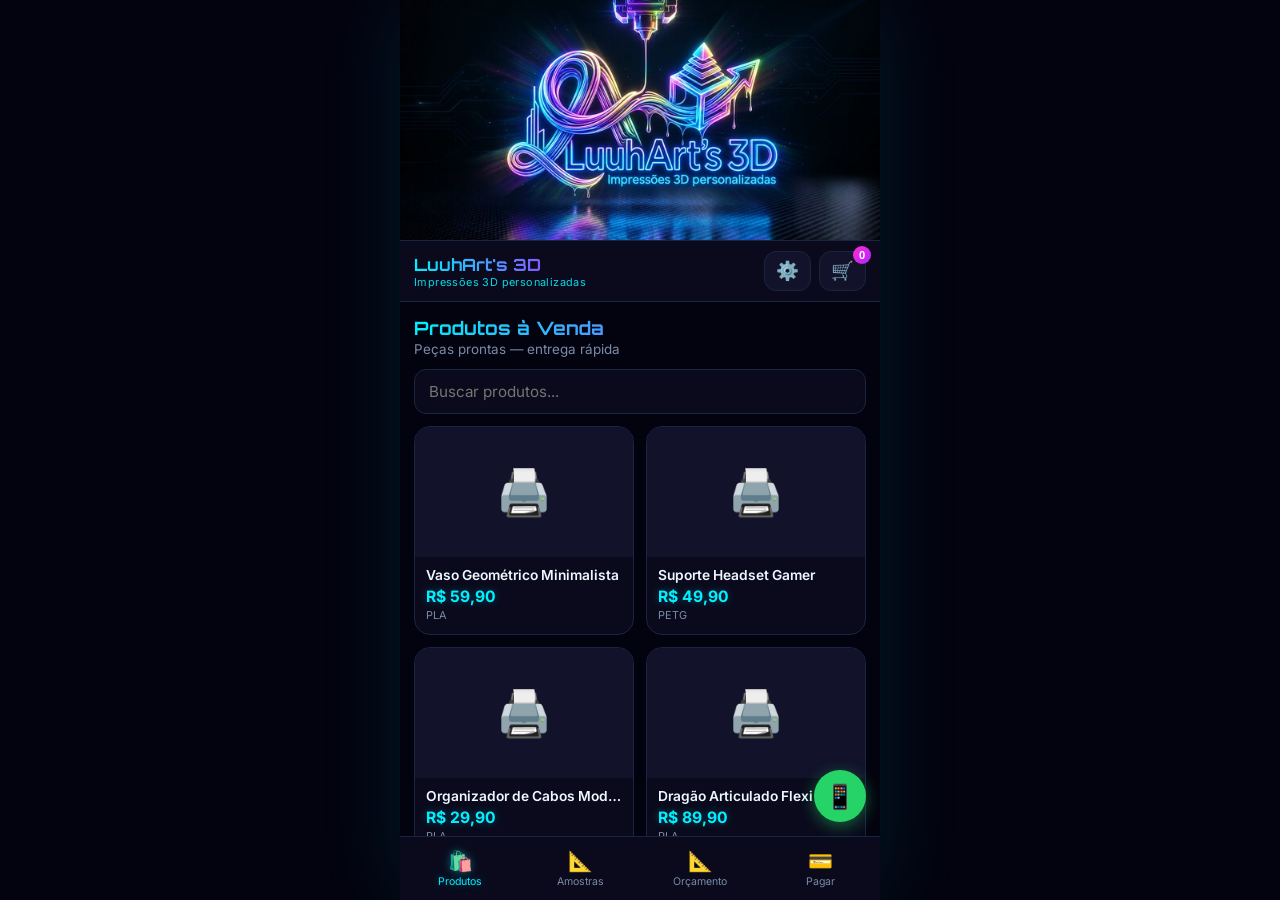
==== index.html @ 38d00960 "Add files via upload" ====
<!DOCTYPE html>
<html lang="pt-BR">
<head>
<meta charset="UTF-8"/>
<meta name="viewport" content="width=device-width,initial-scale=1,maximum-scale=1,user-scalable=no,viewport-fit=cover"/>
<meta name="theme-color" content="#03030f"/>
<link rel="manifest" href="manifest.webmanifest"/>
<link rel="apple-touch-icon" href="icon-192.png"/>
<meta name="mobile-web-app-capable" content="yes"/>
<meta name="apple-mobile-web-app-capable" content="yes"/>
<meta name="apple-mobile-web-app-title" content="LuuhArt's 3D"/>
<title>LuuhArt's 3D — Impressões 3D personalizadas</title>
<link href="https://fonts.googleapis.com/css2?family=Inter:wght@400;500;600;700&family=Orbitron:wght@600;700&display=swap" rel="stylesheet"/>
<link rel="stylesheet" href="styles.css"/>
</head>
<body>
<div class="logo-hero"><img id="hero-logo" src="logo.jpg" alt="LuuhArt's 3D"/></div>
<div class="brand-bar">
  <div class="brand-text">
    <h1 id="txt-brand">LuuhArt's 3D</h1>
    <div class="sub" id="txt-tagline">Impressões 3D personalizadas</div>
  </div>
  <div class="brand-actions">
    <button class="icon-btn" id="admin-btn" title="Configurações">⚙️</button>
    <button class="cart-btn" id="cart-btn">🛒<span class="cart-count" id="cart-count">0</span></button>
  </div>
</div>

<main class="app-content">
<section id="tab-produtos" class="tab-panel active">
  <div class="section-header"><h2 id="txt-prod-t">Produtos à Venda</h2><p id="txt-prod-s">Peças prontas — entrega rápida</p></div>
  <div class="search-bar"><input type="search" id="search-produtos" placeholder="Buscar produtos..."/></div>
  <div class="products-grid" id="produtos-grid"></div>
</section>

<section id="tab-amostras" class="tab-panel">
  <div class="section-header"><h2 id="txt-amo-t">Modelos de Amostra</h2><p id="txt-amo-s">Sob encomenda — personalize o seu</p></div>
  <div class="products-grid" id="amostras-grid"></div>
</section>

<section id="tab-upload" class="tab-panel">
  <div class="section-header">
    <h2 id="txt-up-t">Orçamento por Encomenda</h2>
    <p id="txt-up-s">Envie o arquivo 3D (STL/OBJ) + descrição do que precisa</p>
  </div>
  <div class="upload-card">
    <p class="hint" style="margin-bottom:12px;line-height:1.4">
      Esta área é para <strong>projetos personalizados</strong>. Envie o arquivo STL (ou OBJ/3MF),
      explique o que quer, como quer e a quantidade. Nós respondemos com o <strong>orçamento prévio</strong>
      pelo WhatsApp (Luiza Helena).
    </p>
    <div class="upload-zone" id="upload-zone">
      <div style="font-size:2.2rem">📁</div>
      <p><strong>Anexar arquivo 3D</strong></p>
      <p class="hint">STL, OBJ, 3MF, STEP — até 50 MB cada</p>
      <input type="file" id="file-input" accept=".stl,.obj,.3mf,.step,.stp,.zip" multiple hidden/>
    </div>
    <div id="file-list"></div>
    <form id="upload-form">
      <label>O que você quer? (descrição detalhada) *</label>
      <textarea id="upload-desc" rows="4" required placeholder="Ex: Preciso de 3 unidades do suporte na cor preta fosca, material PETG, com o logo da empresa gravado na base. Altura aproximada 12 cm..."></textarea>
      <label>Quantidade *</label>
      <input type="number" id="upload-qtd" min="1" value="1" required/>
      <label>Material preferido</label>
      <select id="upload-material"><option>PLA</option><option>PETG</option><option>ABS</option><option>Resina</option><option>TPU (flexível)</option><option>Não sei — indiquem o melhor</option></select>
      <label>Cor / acabamento</label>
      <input type="text" id="upload-cor" placeholder="Preto fosco, branco, transparente..."/>
      <label>Seu nome</label>
      <input type="text" id="upload-nome" placeholder="Para identificarmos o pedido"/>
      <label>WhatsApp para retorno do orçamento</label>
      <input type="tel" id="upload-tel" placeholder="(16) 99999-9999"/>
      <button type="submit" class="btn-primary">Solicitar Orçamento Prévia</button>
    </form>
    <div id="orc-wa-panel" class="orc-wa-panel hidden">
      <p style="font-weight:700;color:var(--cyan);margin-bottom:8px">✅ Orçamento registrado no admin!</p>
      <p class="hint" style="margin-bottom:12px">Toque no botão abaixo para avisar a Luiza no WhatsApp (texto do pedido + nome do arquivo).</p>
      <a id="orc-wa-link" class="btn-wa-send" href="#" target="_blank" rel="noopener">📱 Enviar aviso no WhatsApp</a>
      <button type="button" class="btn-secondary" id="orc-wa-close" style="width:100%;margin-top:10px">Fechar</button>
    </div>
    <p class="hint" style="margin-top:12px;text-align:center">
      Após enviar, você pode falar direto no WhatsApp com a Luiza Helena:<br/>
      <a href="https://wa.me/5516997828851?text=Ol%C3%A1%20Luiza!%20Enviei%20um%20arquivo%20para%20or%C3%A7amento%20no%20app%20LuuhArt%27s%203D." target="_blank" rel="noopener" style="color:var(--cyan)">📱 (16) 99782-8851</a>
    </p>
  </div>
</section>

<section id="tab-pagamento" class="tab-panel">
  <div class="section-header"><h2 id="txt-pag-t">Carrinho & Pagamento</h2><p id="txt-pag-s">PIX à vista ou cartão até 12x (Ton)</p></div>
  <div id="cart-empty" class="empty"><div style="font-size:3rem">🛒</div><p>Carrinho vazio</p><button class="btn-secondary" onclick="switchTab('produtos')">Ver produtos</button></div>
  <div id="cart-content" class="hidden">
    <div id="cart-items"></div>
    <div class="summary">
      <div class="row"><span>Subtotal</span><span id="subtotal">R$ 0,00</span></div>
      <div class="row"><span>Frete SEDEX (pago pelo cliente)</span><span id="frete-val">Calcular ↓</span></div>
      <div class="row total"><span>Total produtos</span><span id="total">R$ 0,00</span></div>
    </div>

    <div class="frete-box">
      <strong style="color:var(--cyan)">📦 Calcular frete SEDEX (Correios)</strong>
      <label>CEP de destino</label>
      <input type="text" id="frete-cep" placeholder="00000-000" maxlength="9"/>
      <button type="button" class="btn-secondary" id="btn-calc-frete" style="width:100%;margin-top:8px">Calcular SEDEX</button>
      <div class="result" id="frete-result"></div>
      <p class="note">Estimativa baseada em tabela pública. O valor final do SEDEX é pago por você nos Correios. <a href="https://www.correios.com.br/enviar/calculador-remoto-de-precos-e-prazos" target="_blank" rel="noopener" style="color:var(--cyan)">Abrir calculadora oficial</a></p>
    </div>

    <form id="checkout-form" class="checkout">
      <h3>Dados cadastrais</h3>
      <label>Nome completo *</label><input id="cli-nome" required placeholder="Seu nome"/>
      <label>E-mail *</label><input type="email" id="cli-email" required placeholder="seu@email.com"/>
      <label>Telefone / WhatsApp *</label><input type="tel" id="cli-tel" required placeholder="(19) 99999-9999"/>
      <label>CPF (opcional)</label><input id="cli-cpf" placeholder="000.000.000-00"/>

      <h3>Endereço de entrega (SEDEX)</h3>
      <label>CEP *</label><input id="cli-cep" required placeholder="00000-000" maxlength="9"/>
      <div class="two"><div><label>Rua *</label><input id="cli-rua" required/></div><div><label>Nº *</label><input id="cli-num" required/></div></div>
      <label>Complemento</label><input id="cli-comp" placeholder="Apto, bloco..."/>
      <div class="two"><div><label>Bairro *</label><input id="cli-bairro" required/></div><div><label>Cidade *</label><input id="cli-cidade" required/></div></div>
      <label>UF *</label>
      <select id="cli-uf" required><option value="">Selecione</option>
        <option>AC</option><option>AL</option><option>AP</option><option>AM</option><option>BA</option><option>CE</option><option>DF</option><option>ES</option><option>GO</option><option>MA</option><option>MT</option><option>MS</option><option>MG</option><option>PA</option><option>PB</option><option>PR</option><option>PE</option><option>PI</option><option>RJ</option><option>RN</option><option>RS</option><option>RO</option><option>RR</option><option>SC</option><option selected>SP</option><option>SE</option><option>TO</option>
      </select>

      <h3>Forma de pagamento</h3>
      <label class="pay-opt"><input type="radio" name="pagamento" value="pix" checked/><div class="pay-card"><span>💚</span><div><strong>PIX à vista</strong><br/><small>QR Code da maquininha Ton</small></div></div></label>
      <label class="pay-opt"><input type="radio" name="pagamento" value="cartao"/><div class="pay-card"><span>💳</span><div><strong>Cartão de crédito</strong><br/><small>Parcelado em até 12x na Ton</small></div></div></label>
      <label class="pay-opt"><input type="radio" name="pagamento" value="link"/><div class="pay-card"><span>🔗</span><div><strong>Link de pagamento Ton</strong><br/><small>Aberto no ato da compra</small></div></div></label>

      <div id="pix-area" class="pay-detail">
        <p class="hint">Escaneie o QR ou copie o código PIX com o <strong>valor exato do carrinho</strong>:</p>
        <p id="pix-valor" style="color:var(--cyan);font-weight:700;margin:8px 0">Valor do PIX: R$ 0,00</p>
        <div class="qr-box"><img id="pix-qr" width="180" height="180" alt="QR PIX"/></div>
        <button type="button" class="btn-secondary" id="btn-copy-pix" style="width:100%">📋 Copiar código PIX</button>
        <p class="hint" style="margin-top:8px">Chave: <code style="color:var(--cyan)">20df61f4-a128-48e2-86a2-63c904946f84</code></p>
      </div>
      <div id="cartao-area" class="pay-detail hidden">
        <p class="hint">Após confirmar o pedido, o pagamento será processado na maquininha Ton (até 12x).</p>
        <label>Parcelas</label>
        <select id="parcelas"><option value="1">1x sem juros</option><option value="2">2x</option><option value="3">3x</option><option value="4">4x</option><option value="6">6x</option><option value="12">12x</option></select>
      </div>
      <div id="link-area" class="pay-detail hidden">
        <p class="hint">Link oficial da maquininha Ton — o valor final é o do link:</p>
        <a class="btn-link" href="https://payment-link-v3.ton.com.br/pl_gEAvrKdQaDV32Nnte9sY43Ojl9zbW70L" target="_blank" rel="noopener">Abrir Link de Pagamento Ton</a>
      </div>

      <button type="submit" class="btn-primary">Confirmar Pedido</button>
    </form>
  </div>
</section>

<div id="product-detail" class="detail hidden">
  <button class="back" id="detail-back">← Voltar</button>
  <div class="detail-img"><img id="detail-image" alt=""/></div>
  <div class="detail-body">
    <h2 id="detail-title"></h2>
    <p class="price" id="detail-price"></p>
    <p class="desc" id="detail-desc"></p>
    <div class="tags" id="detail-meta"></div>
    <div class="qty-sel"><button type="button" id="qty-minus">−</button><span id="qty-value">1</span><button type="button" id="qty-plus">+</button></div>
    <button class="btn-primary" id="btn-add-cart">Adicionar ao Carrinho</button>
    <button class="btn-outline" id="btn-buy-now">Comprar Agora</button>
  </div>
</div>

<div id="admin-panel" class="admin hidden">
  <div class="admin-head"><h2>⚙️ Configurações</h2><button class="back" id="admin-close">✕</button></div>
  <div class="admin-tabs">
    <button class="admin-tab active" data-atab="produtos">Produtos</button>
    <button class="admin-tab" data-atab="aparencia">Aparência</button>
    <button class="admin-tab" data-atab="textos">Textos</button>
    <button class="admin-tab" data-atab="loja">Loja/Frete</button>
    <button class="admin-tab" data-atab="orcamentos">Orçamentos</button>
    <button class="admin-tab" data-atab="export">Backup</button>
  </div>
  <div id="atab-produtos" class="atab">
    <button class="btn-primary" id="btn-new-product">+ Novo Produto</button>
    <div id="admin-product-list" style="margin-top:12px"></div>
  </div>
  <div id="atab-aparencia" class="atab hidden">
    <div class="sg">
      <h4>Logo (topo)</h4>
      <label>URL da logo</label><input type="url" id="set-logo-url" placeholder="https://..."/>
      <label>Ou enviar imagem</label><input type="file" id="set-logo-file" accept="image/*"/>
      <img id="set-logo-preview" style="max-width:100%;max-height:100px;margin-top:8px;border-radius:8px" alt=""/>
    </div>
    <div class="sg">
      <h4>Cores</h4>
      <div class="color-row"><label>Fundo</label><input type="color" id="c-bg" value="#03030f"/></div>
      <div class="color-row"><label>Superfície</label><input type="color" id="c-surface" value="#0a0a1c"/></div>
      <div class="color-row"><label>Cyan</label><input type="color" id="c-cyan" value="#00f0ff"/></div>
      <div class="color-row"><label>Roxo</label><input type="color" id="c-purple" value="#b026ff"/></div>
      <div class="color-row"><label>Rosa</label><input type="color" id="c-pink" value="#ff2bd6"/></div>
      <div class="color-row"><label>Texto</label><input type="color" id="c-text" value="#eef6ff"/></div>
    </div>
    <button class="btn-primary" id="btn-save-aparencia">Salvar Aparência</button>
  </div>
  <div id="atab-textos" class="atab hidden">
    <div class="sg">
      <h4>Textos do app</h4>
      <label>Nome da marca</label><input id="set-brand"/>
      <label>Slogan</label><input id="set-tagline"/>
      <label>Título produtos</label><input id="set-prod-t"/>
      <label>Sub produtos</label><input id="set-prod-s"/>
      <label>Título amostras</label><input id="set-amo-t"/>
      <label>Sub amostras</label><input id="set-amo-s"/>
      <label>Título upload</label><input id="set-up-t"/>
      <label>Sub upload</label><input id="set-up-s"/>
      <label>Título pagamento</label><input id="set-pag-t"/>
      <label>Sub pagamento</label><input id="set-pag-s"/>
    </div>
    <button class="btn-primary" id="btn-save-textos">Salvar Textos</button>
  </div>
  <div id="atab-loja" class="atab hidden">
    <div class="sg">
      <h4>Frete / Correios</h4>
      <label>CEP de origem (sua loja)</label><input id="set-cep-origem" placeholder="13610-000"/>
      <label>Peso médio do pacote (kg)</label><input type="number" id="set-peso" step="0.1" value="0.5"/>
      <label>Taxa base estimada SEDEX (R$)</label><input type="number" id="set-frete-base" step="0.01" value="25"/>
      <label>Multiplicador por distância</label><input type="number" id="set-frete-mult" step="0.1" value="1.2"/>
      <p class="hint" style="margin-top:8px">A calculadora usa tabela estimada + link oficial dos Correios. Ajuste os valores conforme sua região.</p>
    </div>
    <div class="sg">
      <h4>Pagamento Ton</h4>
      <label>Link de pagamento Ton</label><input id="set-ton-link" placeholder="https://payment-link-v3.ton.com.br/..."/>
      <label>Código PIX (copia e cola)</label><textarea id="set-pix-payload" rows="3"></textarea>
      <label>Chave PIX</label><input id="set-pix-key"/>
      <label>WhatsApp (somente números com DDI)</label><input id="set-whatsapp" placeholder="5516997828851"/>
      <label>Nome no WhatsApp</label><input id="set-whatsapp-name" placeholder="Luiza Helena"/>
      <label>Cidade de origem</label><input id="set-cidade" placeholder="Araras-SP"/>
    </div>
    <div class="sg">
      <h4>Senha admin</h4>
      <label>Nova senha</label><input type="password" id="set-admin-pass" placeholder="deixe em branco para manter"/>
    </div>
    <button class="btn-primary" id="btn-save-loja">Salvar Loja</button>
  </div>
  <div id="atab-orcamentos" class="atab hidden">
    <p class="hint" style="margin-bottom:12px">Pedidos de orçamento com arquivos. Baixe o STL aqui ou pelo link enviado no WhatsApp.</p>
    <button class="btn-secondary" id="btn-refresh-orc" style="width:100%;margin-bottom:10px">🔄 Atualizar lista</button>
    <div id="admin-orc-list"></div>
  </div>
  <div id="atab-export" class="atab hidden">
    <p class="hint">Exporte ou importe produtos + configurações (JSON).</p>
    <button class="btn-primary" id="btn-export">⬇️ Exportar backup</button>
    <label class="btn-secondary" style="display:block;text-align:center;margin-top:10px;padding:12px">⬆️ Importar JSON<input type="file" id="import-json" accept=".json" hidden/></label>
    <p class="hint" style="margin-top:14px">Senha atual padrão: <code>luarts2026</code></p>
  </div>
</div>

<div id="edit-modal" class="modal hidden">
  <div class="modal-box edit-modal">
    <h2 id="edit-title">Produto</h2>
    <form id="edit-form">
      <input type="hidden" id="edit-id"/>
      <label>Nome *</label><input id="edit-nome" required/>
      <label>Preço (R$) *</label><input type="number" id="edit-preco" step="0.01" min="0" required/>
      <label>Categoria</label><select id="edit-cat"><option value="venda">À venda</option><option value="amostra">Amostra</option></select>
      <label>Material</label><input id="edit-material"/>
      <label>Badge</label><input id="edit-badge" placeholder="Mais vendido..."/>
      <label>Descrição</label><textarea id="edit-desc" rows="3"></textarea>
      <label>URL imagem</label><input type="url" id="edit-img"/>
      <label>Ou enviar imagem</label><input type="file" id="edit-img-file" accept="image/*"/>
      <div id="edit-preview"></div>
      <label>Estoque</label><input type="number" id="edit-stock" min="0" value="10"/>
      <label>Peso (kg) p/ frete</label><input type="number" id="edit-peso" step="0.05" value="0.3"/>
      <div class="edit-actions"><button type="button" class="btn-secondary" id="edit-cancel">Cancelar</button><button type="submit" class="btn-primary">Salvar</button></div>
    </form>
  </div>
</div>
</main>

<a id="wa-float" class="wa-float" href="https://wa.me/5516997828851?text=Ol%C3%A1%20Luiza%20Helena!%20Gostaria%20de%20fazer%20um%20pedido%20na%20LuuhArt%27s%203D." target="_blank" rel="noopener" title="WhatsApp">📱</a>
<nav class="bottom-nav">
  <button class="nav-item active" data-tab="produtos"><span class="nav-icon">🛍️</span>Produtos</button>
  <button class="nav-item" data-tab="amostras"><span class="nav-icon">📐</span>Amostras</button>
  <button class="nav-item" data-tab="upload"><span class="nav-icon">📐</span>Orçamento</button>
  <button class="nav-item" data-tab="pagamento"><span class="nav-icon">💳</span>Pagar</button>
</nav>
<div id="toast" class="toast hidden"></div>
<div id="success-modal" class="modal hidden"><div class="modal-box"><div style="font-size:2.8rem">✅</div><h2>Pedido registrado!</h2><p id="success-msg"></p><button class="btn-primary" onclick="closeSuccess()">Continuar</button></div></div>
<script src="app.js"></script>
<script>
if ("serviceWorker" in navigator) {
  window.addEventListener("load", function () {
    navigator.serviceWorker.register("./sw.js").catch(function (e) { console.warn("SW", e); });
  });
}
</script>
</body>
</html>
---- styles.css ----
/* LuuhArt's 3D — tema neon cyberpunk */
:root {
  --bg: #03030f;
  --surface: #0a0a1c;
  --surface2: #12122a;
  --cyan: #00f0ff;
  --purple: #b026ff;
  --pink: #ff2bd6;
  --blue: #4d9fff;
  --text: #eef6ff;
  --muted: #7a8ba8;
  --danger: #ff3b6b;
  --ok: #00ffa3;
  --border: #1a2540;
  --radius: 16px;
  --safe: env(safe-area-inset-bottom, 0px);
  --font: 'Inter', system-ui, sans-serif;
  --title: 'Orbitron', sans-serif;
}
* { box-sizing: border-box; margin: 0; padding: 0; -webkit-tap-highlight-color: transparent; }
html, body { height: 100%; font-family: var(--font); background: var(--bg); color: var(--text); overflow: hidden; }
body { display: flex; flex-direction: column; max-width: 480px; margin: 0 auto; position: relative; box-shadow: 0 0 80px rgba(0,240,255,.1); }

.logo-hero {
  text-align: center;
  padding: 0;
  width: 100%;
  background: #000;
  border-bottom: 1px solid var(--border);
  line-height: 0;
  overflow: hidden;
}
.logo-hero img {
  width: 100%;
  max-width: 100%;
  height: auto;
  min-height: 120px;
  max-height: 240px;
  object-fit: cover;
  object-position: center;
  filter: drop-shadow(0 0 28px rgba(0,240,255,.55));
  display: block;
  margin: 0;
}


/* Logo hero */




.brand-bar {
  display: flex;
  align-items: center;
  justify-content: space-between;
  gap: 8px;
  padding: 10px 14px;
  background: var(--surface);
  border-bottom: 1px solid var(--border);
}
.brand-bar .brand-text { flex: 1; min-width: 0; }
.brand-bar h1 {
  font-family: var(--title);
  font-size: 1.05rem;
  background: linear-gradient(90deg, var(--cyan), var(--purple), var(--pink));
  -webkit-background-clip: text; -webkit-text-fill-color: transparent; background-clip: text;
  white-space: nowrap; overflow: hidden; text-overflow: ellipsis;
}
.brand-bar .sub {
  font-size: .68rem;
  color: var(--cyan);
  letter-spacing: .4px;
  opacity: .9;
}
.brand-actions { display: flex; gap: 8px; flex-shrink: 0; }
.icon-btn, .cart-btn {
  background: var(--surface2); border: 1px solid var(--border);
  border-radius: 12px; padding: 8px 11px; color: var(--text);
  font-size: 1.15rem; cursor: pointer; position: relative;
}
.cart-count {
  position: absolute; top: -6px; right: -6px;
  background: linear-gradient(135deg, var(--pink), var(--purple));
  color: #fff; font-size: .7rem; font-weight: 700;
  width: 18px; height: 18px; border-radius: 50%;
  display: flex; align-items: center; justify-content: center;
}

.app-content { flex: 1; overflow-y: auto; padding-bottom: 78px; -webkit-overflow-scrolling: touch; }
.tab-panel { display: none; padding: 14px; animation: fade .25s ease; }
.tab-panel.active { display: block; }
@keyframes fade { from { opacity: 0; transform: translateY(6px); } to { opacity: 1; transform: none; } }

.section-header { margin-bottom: 12px; }
.section-header h2 {
  font-family: var(--title); font-size: 1.15rem;
  background: linear-gradient(90deg, var(--cyan), var(--purple));
  -webkit-background-clip: text; -webkit-text-fill-color: transparent; background-clip: text;
}
.section-header p { color: var(--muted); font-size: .84rem; margin-top: 2px; }

.search-bar input {
  width: 100%; padding: 12px 14px; margin-bottom: 12px;
  background: var(--surface); border: 1px solid var(--border);
  border-radius: 12px; color: var(--text); font-size: .95rem; outline: none;
}
.search-bar input:focus { border-color: var(--cyan); box-shadow: 0 0 12px rgba(0,240,255,.2); }

.products-grid { display: grid; grid-template-columns: 1fr 1fr; gap: 12px; }
.product-card {
  background: var(--surface); border-radius: var(--radius);
  overflow: hidden; border: 1px solid var(--border); cursor: pointer;
  transition: border-color .15s, box-shadow .15s, transform .15s;
}
.product-card:active { transform: scale(.97); }
.product-card:hover { border-color: var(--cyan); box-shadow: 0 0 16px rgba(0,240,255,.15); }
.product-img { height: 130px; background: var(--surface2); position: relative; overflow: hidden; }
.product-img img { width: 100%; height: 100%; object-fit: cover; }
.product-img .ph { width: 100%; height: 100%; display: flex; align-items: center; justify-content: center; font-size: 2.8rem; }
.product-badge {
  position: absolute; top: 8px; left: 8px;
  background: linear-gradient(135deg, var(--cyan), var(--purple));
  color: #03030f; font-size: .62rem; font-weight: 700;
  padding: 3px 8px; border-radius: 20px;
}
.product-info { padding: 10px 11px 12px; }
.product-info h3 { font-size: .86rem; font-weight: 600; margin-bottom: 4px; white-space: nowrap; overflow: hidden; text-overflow: ellipsis; }
.product-info .price { color: var(--cyan); font-weight: 700; font-size: .98rem; text-shadow: 0 0 8px rgba(0,240,255,.3); }
.product-info .mat { font-size: .68rem; color: var(--muted); margin-top: 2px; }
.stock-out { color: var(--danger); font-size: .7rem; font-weight: 600; }

.upload-card, .card-box {
  background: var(--surface); border-radius: var(--radius);
  padding: 16px; border: 1px solid var(--border);
}
.upload-zone {
  border: 2px dashed var(--border); border-radius: 12px;
  padding: 24px 12px; text-align: center; cursor: pointer; margin-bottom: 12px;
}
.upload-zone:hover, .upload-zone.dragover { border-color: var(--cyan); background: rgba(0,240,255,.05); }
.hint { font-size: .75rem; color: var(--muted); }
label { display: block; font-size: .78rem; color: var(--muted); margin: 10px 0 4px; }
input, select, textarea {
  width: 100%; padding: 11px 12px; background: var(--surface2);
  border: 1px solid var(--border); border-radius: 10px; color: var(--text);
  font-size: .95rem; font-family: inherit; outline: none;
}
input:focus, select:focus, textarea:focus { border-color: var(--cyan); }

.btn-primary {
  width: 100%; padding: 14px; margin-top: 14px;
  background: linear-gradient(135deg, var(--cyan), var(--purple), var(--pink));
  color: #03030f; border: none; border-radius: 12px;
  font-size: 1rem; font-weight: 700; cursor: pointer; font-family: inherit;
  box-shadow: 0 0 20px rgba(0,240,255,.25);
}
.btn-secondary {
  padding: 10px 16px; background: var(--surface2); color: var(--text);
  border: 1px solid var(--border); border-radius: 10px; font-size: .9rem;
  cursor: pointer; font-family: inherit;
}
.btn-outline {
  width: 100%; padding: 13px; margin-top: 10px;
  background: transparent; color: var(--cyan);
  border: 2px solid var(--cyan); border-radius: 12px;
  font-size: 1rem; font-weight: 600; cursor: pointer; font-family: inherit;
}
.btn-link {
  display: block; text-align: center; text-decoration: none;
  margin-top: 10px; padding: 14px;
  background: linear-gradient(135deg, var(--cyan), var(--purple));
  color: #03030f; border-radius: 12px; font-weight: 700;
}

.empty { text-align: center; padding: 48px 16px; color: var(--muted); }
.hidden { display: none !important; }

.cart-item {
  display: flex; gap: 10px; background: var(--surface);
  border-radius: 12px; padding: 11px; margin-bottom: 8px;
  border: 1px solid var(--border); align-items: center;
}
.cart-item img { width: 52px; height: 52px; border-radius: 8px; object-fit: cover; background: var(--surface2); }
.cart-item .info { flex: 1; min-width: 0; }
.cart-item h4 { font-size: .86rem; white-space: nowrap; overflow: hidden; text-overflow: ellipsis; }
.cart-item .ip { color: var(--cyan); font-weight: 600; font-size: .88rem; }
.qty-row { display: flex; align-items: center; gap: 8px; margin-top: 4px; }
.qty-row button {
  width: 26px; height: 26px; border-radius: 6px; border: 1px solid var(--border);
  background: var(--surface2); color: var(--text); cursor: pointer;
}
.rm { background: none; border: none; color: var(--danger); font-size: 1.1rem; cursor: pointer; }

.summary {
  background: var(--surface); border-radius: 12px; padding: 14px;
  margin: 12px 0; border: 1px solid var(--border);
}
.summary .row { display: flex; justify-content: space-between; margin-bottom: 6px; font-size: .93rem; }
.summary .total { font-weight: 700; font-size: 1.12rem; margin-top: 8px; padding-top: 8px; border-top: 1px solid var(--border); color: var(--cyan); }

.checkout h3 {
  font-family: var(--title); font-size: .92rem; margin: 16px 0 6px; color: var(--cyan);
}
.two { display: grid; grid-template-columns: 1fr 1fr; gap: 8px; }
.pay-opt input { display: none; }
.pay-card {
  display: flex; align-items: center; gap: 10px; padding: 12px;
  background: var(--surface2); border: 2px solid var(--border);
  border-radius: 12px; cursor: pointer; margin-bottom: 8px;
}
.pay-opt input:checked + .pay-card {
  border-color: var(--cyan); background: rgba(0,240,255,.08);
  box-shadow: 0 0 14px rgba(0,240,255,.15);
}
.pay-detail {
  margin: 10px 0; padding: 14px; background: var(--surface2);
  border-radius: 12px; text-align: center;
}
.qr-box { background: #fff; padding: 10px; border-radius: 10px; display: inline-block; margin: 8px 0; }
.frete-box {
  background: var(--surface2); border: 1px solid var(--border);
  border-radius: 12px; padding: 12px; margin: 10px 0;
}
.frete-box .result { margin-top: 8px; font-size: .9rem; color: var(--cyan); }
.frete-box .note { font-size: .75rem; color: var(--muted); margin-top: 6px; }

.detail {
  position: absolute; inset: 0; background: var(--bg); z-index: 50;
  overflow-y: auto; padding-bottom: 32px; animation: slide .28s ease;
}
@keyframes slide { from { transform: translateY(20px); opacity: 0; } to { transform: none; opacity: 1; } }
.back { background: none; border: none; color: var(--text); font-size: 1rem; padding: 12px 14px; cursor: pointer; font-family: inherit; }
.detail-img { margin: 0 14px; border-radius: var(--radius); overflow: hidden; height: 220px; background: var(--surface); border: 1px solid var(--border); }
.detail-img img { width: 100%; height: 100%; object-fit: cover; }
.detail-body { padding: 16px 14px; }
.detail-body h2 {
  font-family: var(--title); font-size: 1.2rem;
  background: linear-gradient(90deg, var(--cyan), var(--purple));
  -webkit-background-clip: text; -webkit-text-fill-color: transparent; background-clip: text;
}
.detail-body .price { color: var(--cyan); font-size: 1.4rem; font-weight: 700; margin: 8px 0; }
.detail-body .desc { color: var(--muted); font-size: .9rem; line-height: 1.5; margin-bottom: 10px; }
.tags { display: flex; flex-wrap: wrap; gap: 6px; margin-bottom: 12px; }
.tag { background: var(--surface2); padding: 4px 10px; border-radius: 20px; font-size: .72rem; color: var(--muted); border: 1px solid var(--border); }
.qty-sel { display: flex; align-items: center; gap: 14px; margin-bottom: 8px; }
.qty-sel button { width: 36px; height: 36px; border-radius: 10px; border: 1px solid var(--border); background: var(--surface); color: var(--text); font-size: 1.2rem; cursor: pointer; }

.bottom-nav {
  position: absolute; bottom: 0; left: 0; right: 0;
  display: flex; background: var(--surface); border-top: 1px solid var(--border);
  padding: 7px 0 calc(7px + var(--safe)); z-index: 40;
}
.nav-item {
  flex: 1; display: flex; flex-direction: column; align-items: center; gap: 2px;
  background: none; border: none; color: var(--muted); font-size: .66rem;
  cursor: pointer; padding: 5px 0; font-family: inherit;
}
.nav-item.active { color: var(--cyan); text-shadow: 0 0 8px rgba(0,240,255,.4); }
.nav-icon { font-size: 1.25rem; }

.toast {
  position: fixed; bottom: 88px; left: 50%; transform: translateX(-50%);
  background: var(--surface2); color: var(--text); padding: 11px 20px;
  border-radius: 28px; font-size: .9rem; z-index: 100;
  border: 1px solid var(--cyan); box-shadow: 0 0 20px rgba(0,240,255,.2);
}
.modal {
  position: fixed; inset: 0; background: rgba(0,0,0,.8);
  display: flex; align-items: center; justify-content: center; z-index: 200; padding: 16px;
}
.modal-box {
  background: var(--surface); border-radius: 18px; padding: 24px 18px;
  text-align: center; max-width: 360px; width: 100%; border: 1px solid var(--border);
}
.modal-box h2 {
  font-family: var(--title); margin-bottom: 8px;
  background: linear-gradient(90deg, var(--cyan), var(--purple));
  -webkit-background-clip: text; -webkit-text-fill-color: transparent; background-clip: text;
}
.modal-box p { color: var(--muted); font-size: .9rem; margin-bottom: 16px; }

.admin {
  position: absolute; inset: 0; background: var(--bg); z-index: 60; overflow-y: auto; padding-bottom: 40px;
}
.admin-head {
  display: flex; justify-content: space-between; align-items: center;
  padding: 12px 14px; background: var(--surface); border-bottom: 1px solid var(--border);
}
.admin-head h2 { font-family: var(--title); font-size: 1rem; color: var(--cyan); }
.admin-tabs { display: flex; flex-wrap: wrap; border-bottom: 1px solid var(--border); }
.admin-tab {
  flex: 1; min-width: 60px; padding: 10px 4px; background: none; border: none;
  color: var(--muted); font-size: .72rem; cursor: pointer; font-family: inherit;
  border-bottom: 2px solid transparent;
}
.admin-tab.active { color: var(--cyan); border-bottom-color: var(--cyan); }
.atab { padding: 14px; }
.sg {
  background: var(--surface); border: 1px solid var(--border);
  border-radius: 12px; padding: 12px; margin-bottom: 12px;
}
.sg h4 { font-family: var(--title); font-size: .85rem; color: var(--cyan); margin-bottom: 8px; }
.color-row { display: flex; justify-content: space-between; align-items: center; margin: 8px 0; }
.color-row input[type=color] { width: 44px; height: 32px; border: none; border-radius: 6px; background: none; cursor: pointer; }
.admin-item {
  display: flex; gap: 8px; align-items: center; background: var(--surface);
  border: 1px solid var(--border); border-radius: 10px; padding: 8px; margin-bottom: 6px;
}
.admin-item img { width: 44px; height: 44px; border-radius: 6px; object-fit: cover; }
.admin-item .ai { flex: 1; min-width: 0; }
.admin-item h4 { font-size: .84rem; white-space: nowrap; overflow: hidden; text-overflow: ellipsis; }
.admin-item span { font-size: .75rem; color: var(--cyan); }
.admin-item button {
  background: var(--surface2); border: 1px solid var(--border); border-radius: 6px;
  padding: 5px 8px; color: var(--text); font-size: .75rem; cursor: pointer;
}
.admin-item .del { color: var(--danger); }
.edit-modal { text-align: left; max-height: 88vh; overflow-y: auto; }
.edit-modal h2 { text-align: center; }
.edit-actions { display: flex; gap: 8px; margin-top: 14px; }
.edit-actions button { flex: 1; }
.file-item { display: flex; gap: 8px; align-items: center; background: var(--surface2); padding: 8px; border-radius: 8px; margin-bottom: 4px; font-size: .84rem; }
.file-item button { margin-left: auto; background: none; border: none; color: var(--danger); cursor: pointer; }

.wa-float {
  position: absolute; right: 14px; bottom: 78px; z-index: 45;
  width: 52px; height: 52px; border-radius: 50%;
  background: #25d366; color: #fff; font-size: 1.5rem;
  display: flex; align-items: center; justify-content: center;
  text-decoration: none;
  box-shadow: 0 4px 16px rgba(37,211,102,.45);
}
.wa-float:active { transform: scale(.95); }

.orc-wa-panel {
  margin-top: 16px;
  padding: 16px;
  background: var(--surface2);
  border: 1px solid var(--cyan);
  border-radius: 14px;
  text-align: center;
  box-shadow: 0 0 20px rgba(0,240,255,.15);
}
.btn-wa-send {
  display: block;
  width: 100%;
  padding: 16px;
  background: #25d366;
  color: #fff !important;
  font-weight: 700;
  font-size: 1.05rem;
  text-decoration: none;
  border-radius: 12px;
  box-shadow: 0 4px 16px rgba(37,211,102,.4);
}
.btn-wa-send:active { opacity: 0.9; }
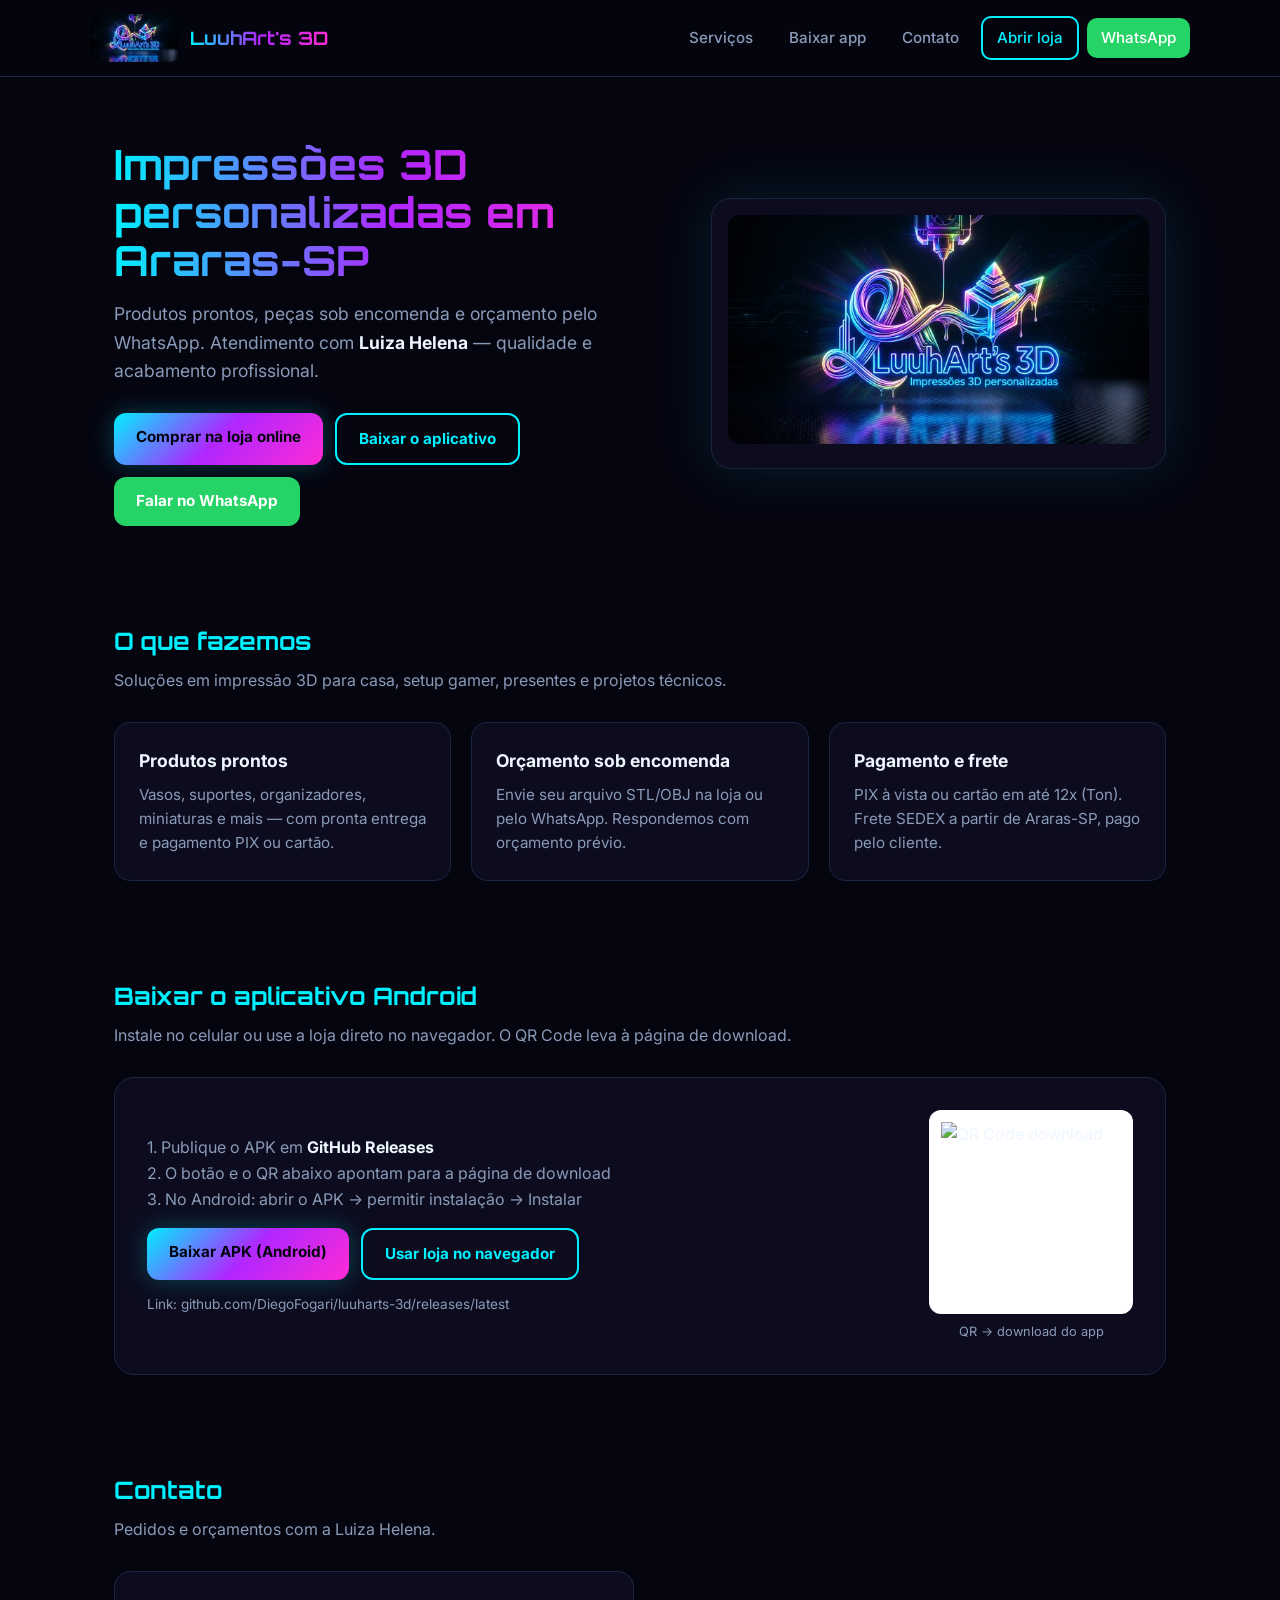
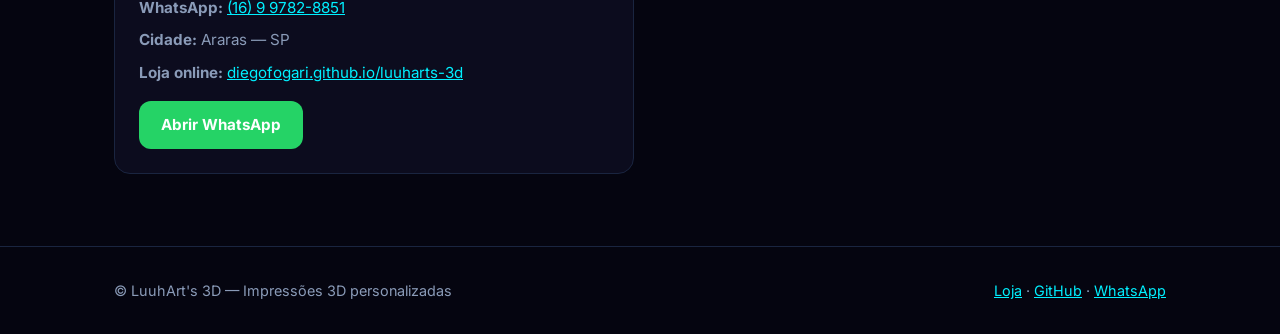
==== commit 72bc6d36: "Add files via upload" ====
--- a/index.html
+++ b/index.html
@@ -1,290 +1,222 @@
 <!DOCTYPE html>
 <html lang="pt-BR">
 <head>
-<meta charset="UTF-8"/>
-<meta name="viewport" content="width=device-width,initial-scale=1,maximum-scale=1,user-scalable=no,viewport-fit=cover"/>
-<meta name="theme-color" content="#03030f"/>
-<link rel="manifest" href="manifest.webmanifest"/>
-<link rel="apple-touch-icon" href="icon-192.png"/>
-<meta name="mobile-web-app-capable" content="yes"/>
-<meta name="apple-mobile-web-app-capable" content="yes"/>
-<meta name="apple-mobile-web-app-title" content="LuuhArt's 3D"/>
-<title>LuuhArt's 3D — Impressões 3D personalizadas</title>
-<link href="https://fonts.googleapis.com/css2?family=Inter:wght@400;500;600;700&family=Orbitron:wght@600;700&display=swap" rel="stylesheet"/>
-<link rel="stylesheet" href="styles.css"/>
+  <meta charset="UTF-8" />
+  <meta name="viewport" content="width=device-width, initial-scale=1" />
+  <title>LuuhArt's 3D | Impressões 3D personalizadas — Araras/SP</title>
+  <meta name="description" content="LuuhArt's 3D — Impressões 3D personalizadas em Araras-SP. Produtos prontos, orçamento sob encomenda, PIX e cartão." />
+  <link href="https://fonts.googleapis.com/css2?family=Inter:wght@400;500;600;700&family=Orbitron:wght@600;700&display=swap" rel="stylesheet" />
+  <style>
+    :root {
+      --bg: #050510; --surface: #0c0c1e; --cyan: #00f0ff; --purple: #b026ff; --pink: #ff2bd6;
+      --text: #eef6ff; --muted: #8a9bb8; --border: #1a2540;
+    }
+    * { box-sizing: border-box; margin: 0; padding: 0; }
+    body { font-family: Inter, system-ui, sans-serif; background: var(--bg); color: var(--text); line-height: 1.6; }
+    a { color: var(--cyan); }
+    .container { max-width: 1100px; margin: 0 auto; padding: 0 24px; }
+
+    /* Header desktop */
+    header {
+      position: sticky; top: 0; z-index: 50;
+      background: rgba(5,5,16,.92); backdrop-filter: blur(12px);
+      border-bottom: 1px solid var(--border);
+    }
+    .nav {
+      display: flex; align-items: center; justify-content: space-between;
+      padding: 14px 0; gap: 16px;
+    }
+    .brand { display: flex; align-items: center; gap: 12px; text-decoration: none; color: var(--text); }
+    .brand img { height: 48px; width: auto; border-radius: 8px; }
+    .brand span {
+      font-family: Orbitron, sans-serif; font-weight: 700; font-size: 1.15rem;
+      background: linear-gradient(90deg, var(--cyan), var(--purple), var(--pink));
+      -webkit-background-clip: text; -webkit-text-fill-color: transparent;
+    }
+    .nav-links { display: flex; align-items: center; gap: 8px; flex-wrap: wrap; }
+    .nav-links a {
+      text-decoration: none; color: var(--muted); padding: 8px 14px; border-radius: 10px;
+      font-weight: 500; font-size: .95rem;
+    }
+    .nav-links a:hover { color: var(--cyan); background: rgba(0,240,255,.06); }
+    .btn {
+      display: inline-block; padding: 12px 22px; border-radius: 12px; font-weight: 700;
+      text-decoration: none; border: none; cursor: pointer; font-size: .95rem;
+    }
+    .btn-primary {
+      background: linear-gradient(135deg, var(--cyan), var(--purple), var(--pink));
+      color: #050510 !important;
+      box-shadow: 0 0 24px rgba(0,240,255,.25);
+    }
+    .btn-outline {
+      background: transparent; color: var(--cyan) !important;
+      border: 2px solid var(--cyan);
+    }
+    .btn-wa { background: #25d366; color: #fff !important; }
+
+    /* Hero desktop */
+    .hero {
+      display: grid; grid-template-columns: 1.1fr 0.9fr; gap: 40px;
+      align-items: center; padding: 64px 0 48px;
+    }
+    @media (max-width: 860px) {
+      .hero { grid-template-columns: 1fr; text-align: center; padding: 36px 0; }
+      .nav-links .hide-mobile { display: none; }
+    }
+    .hero h1 {
+      font-family: Orbitron, sans-serif; font-size: clamp(1.8rem, 4vw, 2.6rem);
+      line-height: 1.15; margin-bottom: 16px;
+      background: linear-gradient(90deg, var(--cyan), var(--purple), var(--pink));
+      -webkit-background-clip: text; -webkit-text-fill-color: transparent;
+    }
+    .hero p { color: var(--muted); font-size: 1.1rem; margin-bottom: 28px; max-width: 520px; }
+    @media (max-width: 860px) { .hero p { margin-left: auto; margin-right: auto; } }
+    .hero-actions { display: flex; flex-wrap: wrap; gap: 12px; }
+    @media (max-width: 860px) { .hero-actions { justify-content: center; } }
+    .hero-visual {
+      background: var(--surface); border: 1px solid var(--border); border-radius: 20px;
+      padding: 16px; text-align: center;
+      box-shadow: 0 0 60px rgba(0,240,255,.12);
+    }
+    .hero-visual img { width: 100%; max-width: 480px; border-radius: 12px; }
+
+    section { padding: 48px 0; }
+    section h2 {
+      font-family: Orbitron, sans-serif; font-size: 1.5rem; margin-bottom: 8px; color: var(--cyan);
+    }
+    section .sub { color: var(--muted); margin-bottom: 28px; }
+
+    .grid-3 { display: grid; grid-template-columns: repeat(3, 1fr); gap: 20px; }
+    @media (max-width: 860px) { .grid-3 { grid-template-columns: 1fr; } }
+    .card {
+      background: var(--surface); border: 1px solid var(--border); border-radius: 16px; padding: 24px;
+    }
+    .card h3 { font-size: 1.1rem; margin-bottom: 8px; }
+    .card p { color: var(--muted); font-size: .95rem; }
+
+    .download-box {
+      display: grid; grid-template-columns: 1fr auto; gap: 32px; align-items: center;
+      background: var(--surface); border: 1px solid var(--border); border-radius: 20px; padding: 32px;
+    }
+    @media (max-width: 700px) { .download-box { grid-template-columns: 1fr; text-align: center; } }
+    .qr { background: #fff; padding: 12px; border-radius: 12px; display: inline-block; }
+    .qr img { display: block; width: 180px; height: 180px; }
+
+    footer {
+      border-top: 1px solid var(--border); padding: 32px 0; margin-top: 24px;
+      color: var(--muted); font-size: .9rem;
+    }
+    footer .row { display: flex; flex-wrap: wrap; justify-content: space-between; gap: 16px; }
+  </style>
 </head>
 <body>
-<div class="logo-hero"><img id="hero-logo" src="logo.jpg" alt="LuuhArt's 3D"/></div>
-<div class="brand-bar">
-  <div class="brand-text">
-    <h1 id="txt-brand">LuuhArt's 3D</h1>
-    <div class="sub" id="txt-tagline">Impressões 3D personalizadas</div>
-  </div>
-  <div class="brand-actions">
-    <button class="icon-btn" id="admin-btn" title="Configurações">⚙️</button>
-    <button class="cart-btn" id="cart-btn">🛒<span class="cart-count" id="cart-count">0</span></button>
-  </div>
-</div>
-
-<main class="app-content">
-<section id="tab-produtos" class="tab-panel active">
-  <div class="section-header"><h2 id="txt-prod-t">Produtos à Venda</h2><p id="txt-prod-s">Peças prontas — entrega rápida</p></div>
-  <div class="search-bar"><input type="search" id="search-produtos" placeholder="Buscar produtos..."/></div>
-  <div class="products-grid" id="produtos-grid"></div>
-</section>
-
-<section id="tab-amostras" class="tab-panel">
-  <div class="section-header"><h2 id="txt-amo-t">Modelos de Amostra</h2><p id="txt-amo-s">Sob encomenda — personalize o seu</p></div>
-  <div class="products-grid" id="amostras-grid"></div>
-</section>
-
-<section id="tab-upload" class="tab-panel">
-  <div class="section-header">
-    <h2 id="txt-up-t">Orçamento por Encomenda</h2>
-    <p id="txt-up-s">Envie o arquivo 3D (STL/OBJ) + descrição do que precisa</p>
-  </div>
-  <div class="upload-card">
-    <p class="hint" style="margin-bottom:12px;line-height:1.4">
-      Esta área é para <strong>projetos personalizados</strong>. Envie o arquivo STL (ou OBJ/3MF),
-      explique o que quer, como quer e a quantidade. Nós respondemos com o <strong>orçamento prévio</strong>
-      pelo WhatsApp (Luiza Helena).
-    </p>
-    <div class="upload-zone" id="upload-zone">
-      <div style="font-size:2.2rem">📁</div>
-      <p><strong>Anexar arquivo 3D</strong></p>
-      <p class="hint">STL, OBJ, 3MF, STEP — até 50 MB cada</p>
-      <input type="file" id="file-input" accept=".stl,.obj,.3mf,.step,.stp,.zip" multiple hidden/>
+  <header>
+    <div class="container nav">
+      <a class="brand" href="./">
+        <img src="logo.jpg" alt="LuuhArt's 3D" />
+        <span>LuuhArt's 3D</span>
+      </a>
+      <div class="nav-links">
+        <a class="hide-mobile" href="#servicos">Serviços</a>
+        <a class="hide-mobile" href="#download">Baixar app</a>
+        <a class="hide-mobile" href="#contato">Contato</a>
+        <a class="btn btn-outline" href="https://diegofogari.github.io/luuharts-3d/" target="_blank" rel="noopener">Abrir loja</a>
+        <a class="btn btn-wa" href="https://wa.me/5516997828851?text=Ol%C3%A1%20Luiza%20Helena!%20Vim%20pelo%20site%20LuuhArt%27s%203D." target="_blank" rel="noopener">WhatsApp</a>
+      </div>
     </div>
-    <div id="file-list"></div>
-    <form id="upload-form">
-      <label>O que você quer? (descrição detalhada) *</label>
-      <textarea id="upload-desc" rows="4" required placeholder="Ex: Preciso de 3 unidades do suporte na cor preta fosca, material PETG, com o logo da empresa gravado na base. Altura aproximada 12 cm..."></textarea>
-      <label>Quantidade *</label>
-      <input type="number" id="upload-qtd" min="1" value="1" required/>
-      <label>Material preferido</label>
-      <select id="upload-material"><option>PLA</option><option>PETG</option><option>ABS</option><option>Resina</option><option>TPU (flexível)</option><option>Não sei — indiquem o melhor</option></select>
-      <label>Cor / acabamento</label>
-      <input type="text" id="upload-cor" placeholder="Preto fosco, branco, transparente..."/>
-      <label>Seu nome</label>
-      <input type="text" id="upload-nome" placeholder="Para identificarmos o pedido"/>
-      <label>WhatsApp para retorno do orçamento</label>
-      <input type="tel" id="upload-tel" placeholder="(16) 99999-9999"/>
-      <button type="submit" class="btn-primary">Solicitar Orçamento Prévia</button>
-    </form>
-    <div id="orc-wa-panel" class="orc-wa-panel hidden">
-      <p style="font-weight:700;color:var(--cyan);margin-bottom:8px">✅ Orçamento registrado no admin!</p>
-      <p class="hint" style="margin-bottom:12px">Toque no botão abaixo para avisar a Luiza no WhatsApp (texto do pedido + nome do arquivo).</p>
-      <a id="orc-wa-link" class="btn-wa-send" href="#" target="_blank" rel="noopener">📱 Enviar aviso no WhatsApp</a>
-      <button type="button" class="btn-secondary" id="orc-wa-close" style="width:100%;margin-top:10px">Fechar</button>
+  </header>
+
+  <main class="container">
+    <div class="hero">
+      <div>
+        <h1>Impressões 3D personalizadas em Araras-SP</h1>
+        <p>
+          Produtos prontos, peças sob encomenda e orçamento pelo WhatsApp.
+          Atendimento com <strong style="color:var(--text)">Luiza Helena</strong> — qualidade e acabamento profissional.
+        </p>
+        <div class="hero-actions">
+          <a class="btn btn-primary" href="https://diegofogari.github.io/luuharts-3d/" target="_blank" rel="noopener">Comprar na loja online</a>
+          <a class="btn btn-outline" href="#download">Baixar o aplicativo</a>
+          <a class="btn btn-wa" href="https://wa.me/5516997828851" target="_blank" rel="noopener">Falar no WhatsApp</a>
+        </div>
+      </div>
+      <div class="hero-visual">
+        <img src="logo.jpg" alt="Logo LuuhArt's 3D" />
+      </div>
     </div>
-    <p class="hint" style="margin-top:12px;text-align:center">
-      Após enviar, você pode falar direto no WhatsApp com a Luiza Helena:<br/>
-      <a href="https://wa.me/5516997828851?text=Ol%C3%A1%20Luiza!%20Enviei%20um%20arquivo%20para%20or%C3%A7amento%20no%20app%20LuuhArt%27s%203D." target="_blank" rel="noopener" style="color:var(--cyan)">📱 (16) 99782-8851</a>
-    </p>
-  </div>
-</section>
-
-<section id="tab-pagamento" class="tab-panel">
-  <div class="section-header"><h2 id="txt-pag-t">Carrinho & Pagamento</h2><p id="txt-pag-s">PIX à vista ou cartão até 12x (Ton)</p></div>
-  <div id="cart-empty" class="empty"><div style="font-size:3rem">🛒</div><p>Carrinho vazio</p><button class="btn-secondary" onclick="switchTab('produtos')">Ver produtos</button></div>
-  <div id="cart-content" class="hidden">
-    <div id="cart-items"></div>
-    <div class="summary">
-      <div class="row"><span>Subtotal</span><span id="subtotal">R$ 0,00</span></div>
-      <div class="row"><span>Frete SEDEX (pago pelo cliente)</span><span id="frete-val">Calcular ↓</span></div>
-      <div class="row total"><span>Total produtos</span><span id="total">R$ 0,00</span></div>
+
+    <section id="servicos">
+      <h2>O que fazemos</h2>
+      <p class="sub">Soluções em impressão 3D para casa, setup gamer, presentes e projetos técnicos.</p>
+      <div class="grid-3">
+        <div class="card">
+          <h3>Produtos prontos</h3>
+          <p>Vasos, suportes, organizadores, miniaturas e mais — com pronta entrega e pagamento PIX ou cartão.</p>
+        </div>
+        <div class="card">
+          <h3>Orçamento sob encomenda</h3>
+          <p>Envie seu arquivo STL/OBJ na loja ou pelo WhatsApp. Respondemos com orçamento prévio.</p>
+        </div>
+        <div class="card">
+          <h3>Pagamento e frete</h3>
+          <p>PIX à vista ou cartão em até 12x (Ton). Frete SEDEX a partir de Araras-SP, pago pelo cliente.</p>
+        </div>
+      </div>
+    </section>
+
+    <section id="download">
+      <h2>Baixar o aplicativo Android</h2>
+      <p class="sub">Instale no celular ou use a loja direto no navegador. O QR Code leva à página de download.</p>
+      <div class="download-box">
+        <div>
+          <p style="margin-bottom:16px;color:var(--muted)">
+            1. Publique o APK em <strong style="color:var(--text)">GitHub Releases</strong><br/>
+            2. O botão e o QR abaixo apontam para a página de download<br/>
+            3. No Android: abrir o APK → permitir instalação → Instalar
+          </p>
+          <div class="hero-actions">
+            <a class="btn btn-primary" id="btn-apk" href="https://github.com/DiegoFogari/luuharts-3d/releases/latest" target="_blank" rel="noopener">
+              Baixar APK (Android)
+            </a>
+            <a class="btn btn-outline" href="https://diegofogari.github.io/luuharts-3d/" target="_blank" rel="noopener">
+              Usar loja no navegador
+            </a>
+          </div>
+          <p style="margin-top:14px;font-size:.85rem;color:var(--muted)">
+            Link: github.com/DiegoFogari/luuharts-3d/releases/latest
+          </p>
+        </div>
+        <div>
+          <div class="qr">
+            <img alt="QR Code download"
+              src="https://api.qrserver.com/v1/create-qr-code/?size=180x180&data=https%3A%2F%2Fgithub.com%2FDiegoFogari%2Fluuharts-3d%2Freleases%2Flatest" />
+          </div>
+          <p style="margin-top:8px;font-size:.8rem;color:var(--muted);text-align:center">QR → download do app</p>
+        </div>
+      </div>
+    </section>
+
+    <section id="contato">
+      <h2>Contato</h2>
+      <p class="sub">Pedidos e orçamentos com a Luiza Helena.</p>
+      <div class="card" style="max-width:520px">
+        <p><strong>WhatsApp:</strong> <a href="https://wa.me/5516997828851">(16) 9 9782-8851</a></p>
+        <p style="margin-top:8px"><strong>Cidade:</strong> Araras — SP</p>
+        <p style="margin-top:8px"><strong>Loja online:</strong> <a href="https://diegofogari.github.io/luuharts-3d/">diegofogari.github.io/luuharts-3d</a></p>
+        <a class="btn btn-wa" style="margin-top:16px" href="https://wa.me/5516997828851?text=Ol%C3%A1%20Luiza%20Helena!" target="_blank" rel="noopener">Abrir WhatsApp</a>
+      </div>
+    </section>
+  </main>
+
+  <footer>
+    <div class="container row">
+      <div>© LuuhArt's 3D — Impressões 3D personalizadas</div>
+      <div>
+        <a href="https://diegofogari.github.io/luuharts-3d/">Loja</a> ·
+        <a href="https://github.com/DiegoFogari/luuharts-3d">GitHub</a> ·
+        <a href="https://wa.me/5516997828851">WhatsApp</a>
+      </div>
     </div>
-
-    <div class="frete-box">
-      <strong style="color:var(--cyan)">📦 Calcular frete SEDEX (Correios)</strong>
-      <label>CEP de destino</label>
-      <input type="text" id="frete-cep" placeholder="00000-000" maxlength="9"/>
-      <button type="button" class="btn-secondary" id="btn-calc-frete" style="width:100%;margin-top:8px">Calcular SEDEX</button>
-      <div class="result" id="frete-result"></div>
-      <p class="note">Estimativa baseada em tabela pública. O valor final do SEDEX é pago por você nos Correios. <a href="https://www.correios.com.br/enviar/calculador-remoto-de-precos-e-prazos" target="_blank" rel="noopener" style="color:var(--cyan)">Abrir calculadora oficial</a></p>
-    </div>
-
-    <form id="checkout-form" class="checkout">
-      <h3>Dados cadastrais</h3>
-      <label>Nome completo *</label><input id="cli-nome" required placeholder="Seu nome"/>
-      <label>E-mail *</label><input type="email" id="cli-email" required placeholder="seu@email.com"/>
-      <label>Telefone / WhatsApp *</label><input type="tel" id="cli-tel" required placeholder="(19) 99999-9999"/>
-      <label>CPF (opcional)</label><input id="cli-cpf" placeholder="000.000.000-00"/>
-
-      <h3>Endereço de entrega (SEDEX)</h3>
-      <label>CEP *</label><input id="cli-cep" required placeholder="00000-000" maxlength="9"/>
-      <div class="two"><div><label>Rua *</label><input id="cli-rua" required/></div><div><label>Nº *</label><input id="cli-num" required/></div></div>
-      <label>Complemento</label><input id="cli-comp" placeholder="Apto, bloco..."/>
-      <div class="two"><div><label>Bairro *</label><input id="cli-bairro" required/></div><div><label>Cidade *</label><input id="cli-cidade" required/></div></div>
-      <label>UF *</label>
-      <select id="cli-uf" required><option value="">Selecione</option>
-        <option>AC</option><option>AL</option><option>AP</option><option>AM</option><option>BA</option><option>CE</option><option>DF</option><option>ES</option><option>GO</option><option>MA</option><option>MT</option><option>MS</option><option>MG</option><option>PA</option><option>PB</option><option>PR</option><option>PE</option><option>PI</option><option>RJ</option><option>RN</option><option>RS</option><option>RO</option><option>RR</option><option>SC</option><option selected>SP</option><option>SE</option><option>TO</option>
-      </select>
-
-      <h3>Forma de pagamento</h3>
-      <label class="pay-opt"><input type="radio" name="pagamento" value="pix" checked/><div class="pay-card"><span>💚</span><div><strong>PIX à vista</strong><br/><small>QR Code da maquininha Ton</small></div></div></label>
-      <label class="pay-opt"><input type="radio" name="pagamento" value="cartao"/><div class="pay-card"><span>💳</span><div><strong>Cartão de crédito</strong><br/><small>Parcelado em até 12x na Ton</small></div></div></label>
-      <label class="pay-opt"><input type="radio" name="pagamento" value="link"/><div class="pay-card"><span>🔗</span><div><strong>Link de pagamento Ton</strong><br/><small>Aberto no ato da compra</small></div></div></label>
-
-      <div id="pix-area" class="pay-detail">
-        <p class="hint">Escaneie o QR ou copie o código PIX com o <strong>valor exato do carrinho</strong>:</p>
-        <p id="pix-valor" style="color:var(--cyan);font-weight:700;margin:8px 0">Valor do PIX: R$ 0,00</p>
-        <div class="qr-box"><img id="pix-qr" width="180" height="180" alt="QR PIX"/></div>
-        <button type="button" class="btn-secondary" id="btn-copy-pix" style="width:100%">📋 Copiar código PIX</button>
-        <p class="hint" style="margin-top:8px">Chave: <code style="color:var(--cyan)">20df61f4-a128-48e2-86a2-63c904946f84</code></p>
-      </div>
-      <div id="cartao-area" class="pay-detail hidden">
-        <p class="hint">Após confirmar o pedido, o pagamento será processado na maquininha Ton (até 12x).</p>
-        <label>Parcelas</label>
-        <select id="parcelas"><option value="1">1x sem juros</option><option value="2">2x</option><option value="3">3x</option><option value="4">4x</option><option value="6">6x</option><option value="12">12x</option></select>
-      </div>
-      <div id="link-area" class="pay-detail hidden">
-        <p class="hint">Link oficial da maquininha Ton — o valor final é o do link:</p>
-        <a class="btn-link" href="https://payment-link-v3.ton.com.br/pl_gEAvrKdQaDV32Nnte9sY43Ojl9zbW70L" target="_blank" rel="noopener">Abrir Link de Pagamento Ton</a>
-      </div>
-
-      <button type="submit" class="btn-primary">Confirmar Pedido</button>
-    </form>
-  </div>
-</section>
-
-<div id="product-detail" class="detail hidden">
-  <button class="back" id="detail-back">← Voltar</button>
-  <div class="detail-img"><img id="detail-image" alt=""/></div>
-  <div class="detail-body">
-    <h2 id="detail-title"></h2>
-    <p class="price" id="detail-price"></p>
-    <p class="desc" id="detail-desc"></p>
-    <div class="tags" id="detail-meta"></div>
-    <div class="qty-sel"><button type="button" id="qty-minus">−</button><span id="qty-value">1</span><button type="button" id="qty-plus">+</button></div>
-    <button class="btn-primary" id="btn-add-cart">Adicionar ao Carrinho</button>
-    <button class="btn-outline" id="btn-buy-now">Comprar Agora</button>
-  </div>
-</div>
-
-<div id="admin-panel" class="admin hidden">
-  <div class="admin-head"><h2>⚙️ Configurações</h2><button class="back" id="admin-close">✕</button></div>
-  <div class="admin-tabs">
-    <button class="admin-tab active" data-atab="produtos">Produtos</button>
-    <button class="admin-tab" data-atab="aparencia">Aparência</button>
-    <button class="admin-tab" data-atab="textos">Textos</button>
-    <button class="admin-tab" data-atab="loja">Loja/Frete</button>
-    <button class="admin-tab" data-atab="orcamentos">Orçamentos</button>
-    <button class="admin-tab" data-atab="export">Backup</button>
-  </div>
-  <div id="atab-produtos" class="atab">
-    <button class="btn-primary" id="btn-new-product">+ Novo Produto</button>
-    <div id="admin-product-list" style="margin-top:12px"></div>
-  </div>
-  <div id="atab-aparencia" class="atab hidden">
-    <div class="sg">
-      <h4>Logo (topo)</h4>
-      <label>URL da logo</label><input type="url" id="set-logo-url" placeholder="https://..."/>
-      <label>Ou enviar imagem</label><input type="file" id="set-logo-file" accept="image/*"/>
-      <img id="set-logo-preview" style="max-width:100%;max-height:100px;margin-top:8px;border-radius:8px" alt=""/>
-    </div>
-    <div class="sg">
-      <h4>Cores</h4>
-      <div class="color-row"><label>Fundo</label><input type="color" id="c-bg" value="#03030f"/></div>
-      <div class="color-row"><label>Superfície</label><input type="color" id="c-surface" value="#0a0a1c"/></div>
-      <div class="color-row"><label>Cyan</label><input type="color" id="c-cyan" value="#00f0ff"/></div>
-      <div class="color-row"><label>Roxo</label><input type="color" id="c-purple" value="#b026ff"/></div>
-      <div class="color-row"><label>Rosa</label><input type="color" id="c-pink" value="#ff2bd6"/></div>
-      <div class="color-row"><label>Texto</label><input type="color" id="c-text" value="#eef6ff"/></div>
-    </div>
-    <button class="btn-primary" id="btn-save-aparencia">Salvar Aparência</button>
-  </div>
-  <div id="atab-textos" class="atab hidden">
-    <div class="sg">
-      <h4>Textos do app</h4>
-      <label>Nome da marca</label><input id="set-brand"/>
-      <label>Slogan</label><input id="set-tagline"/>
-      <label>Título produtos</label><input id="set-prod-t"/>
-      <label>Sub produtos</label><input id="set-prod-s"/>
-      <label>Título amostras</label><input id="set-amo-t"/>
-      <label>Sub amostras</label><input id="set-amo-s"/>
-      <label>Título upload</label><input id="set-up-t"/>
-      <label>Sub upload</label><input id="set-up-s"/>
-      <label>Título pagamento</label><input id="set-pag-t"/>
-      <label>Sub pagamento</label><input id="set-pag-s"/>
-    </div>
-    <button class="btn-primary" id="btn-save-textos">Salvar Textos</button>
-  </div>
-  <div id="atab-loja" class="atab hidden">
-    <div class="sg">
-      <h4>Frete / Correios</h4>
-      <label>CEP de origem (sua loja)</label><input id="set-cep-origem" placeholder="13610-000"/>
-      <label>Peso médio do pacote (kg)</label><input type="number" id="set-peso" step="0.1" value="0.5"/>
-      <label>Taxa base estimada SEDEX (R$)</label><input type="number" id="set-frete-base" step="0.01" value="25"/>
-      <label>Multiplicador por distância</label><input type="number" id="set-frete-mult" step="0.1" value="1.2"/>
-      <p class="hint" style="margin-top:8px">A calculadora usa tabela estimada + link oficial dos Correios. Ajuste os valores conforme sua região.</p>
-    </div>
-    <div class="sg">
-      <h4>Pagamento Ton</h4>
-      <label>Link de pagamento Ton</label><input id="set-ton-link" placeholder="https://payment-link-v3.ton.com.br/..."/>
-      <label>Código PIX (copia e cola)</label><textarea id="set-pix-payload" rows="3"></textarea>
-      <label>Chave PIX</label><input id="set-pix-key"/>
-      <label>WhatsApp (somente números com DDI)</label><input id="set-whatsapp" placeholder="5516997828851"/>
-      <label>Nome no WhatsApp</label><input id="set-whatsapp-name" placeholder="Luiza Helena"/>
-      <label>Cidade de origem</label><input id="set-cidade" placeholder="Araras-SP"/>
-    </div>
-    <div class="sg">
-      <h4>Senha admin</h4>
-      <label>Nova senha</label><input type="password" id="set-admin-pass" placeholder="deixe em branco para manter"/>
-    </div>
-    <button class="btn-primary" id="btn-save-loja">Salvar Loja</button>
-  </div>
-  <div id="atab-orcamentos" class="atab hidden">
-    <p class="hint" style="margin-bottom:12px">Pedidos de orçamento com arquivos. Baixe o STL aqui ou pelo link enviado no WhatsApp.</p>
-    <button class="btn-secondary" id="btn-refresh-orc" style="width:100%;margin-bottom:10px">🔄 Atualizar lista</button>
-    <div id="admin-orc-list"></div>
-  </div>
-  <div id="atab-export" class="atab hidden">
-    <p class="hint">Exporte ou importe produtos + configurações (JSON).</p>
-    <button class="btn-primary" id="btn-export">⬇️ Exportar backup</button>
-    <label class="btn-secondary" style="display:block;text-align:center;margin-top:10px;padding:12px">⬆️ Importar JSON<input type="file" id="import-json" accept=".json" hidden/></label>
-    <p class="hint" style="margin-top:14px">Senha atual padrão: <code>luarts2026</code></p>
-  </div>
-</div>
-
-<div id="edit-modal" class="modal hidden">
-  <div class="modal-box edit-modal">
-    <h2 id="edit-title">Produto</h2>
-    <form id="edit-form">
-      <input type="hidden" id="edit-id"/>
-      <label>Nome *</label><input id="edit-nome" required/>
-      <label>Preço (R$) *</label><input type="number" id="edit-preco" step="0.01" min="0" required/>
-      <label>Categoria</label><select id="edit-cat"><option value="venda">À venda</option><option value="amostra">Amostra</option></select>
-      <label>Material</label><input id="edit-material"/>
-      <label>Badge</label><input id="edit-badge" placeholder="Mais vendido..."/>
-      <label>Descrição</label><textarea id="edit-desc" rows="3"></textarea>
-      <label>URL imagem</label><input type="url" id="edit-img"/>
-      <label>Ou enviar imagem</label><input type="file" id="edit-img-file" accept="image/*"/>
-      <div id="edit-preview"></div>
-      <label>Estoque</label><input type="number" id="edit-stock" min="0" value="10"/>
-      <label>Peso (kg) p/ frete</label><input type="number" id="edit-peso" step="0.05" value="0.3"/>
-      <div class="edit-actions"><button type="button" class="btn-secondary" id="edit-cancel">Cancelar</button><button type="submit" class="btn-primary">Salvar</button></div>
-    </form>
-  </div>
-</div>
-</main>
-
-<a id="wa-float" class="wa-float" href="https://wa.me/5516997828851?text=Ol%C3%A1%20Luiza%20Helena!%20Gostaria%20de%20fazer%20um%20pedido%20na%20LuuhArt%27s%203D." target="_blank" rel="noopener" title="WhatsApp">📱</a>
-<nav class="bottom-nav">
-  <button class="nav-item active" data-tab="produtos"><span class="nav-icon">🛍️</span>Produtos</button>
-  <button class="nav-item" data-tab="amostras"><span class="nav-icon">📐</span>Amostras</button>
-  <button class="nav-item" data-tab="upload"><span class="nav-icon">📐</span>Orçamento</button>
-  <button class="nav-item" data-tab="pagamento"><span class="nav-icon">💳</span>Pagar</button>
-</nav>
-<div id="toast" class="toast hidden"></div>
-<div id="success-modal" class="modal hidden"><div class="modal-box"><div style="font-size:2.8rem">✅</div><h2>Pedido registrado!</h2><p id="success-msg"></p><button class="btn-primary" onclick="closeSuccess()">Continuar</button></div></div>
-<script src="app.js"></script>
-<script>
-if ("serviceWorker" in navigator) {
-  window.addEventListener("load", function () {
-    navigator.serviceWorker.register("./sw.js").catch(function (e) { console.warn("SW", e); });
-  });
-}
-</script>
+  </footer>
 </body>
 </html>
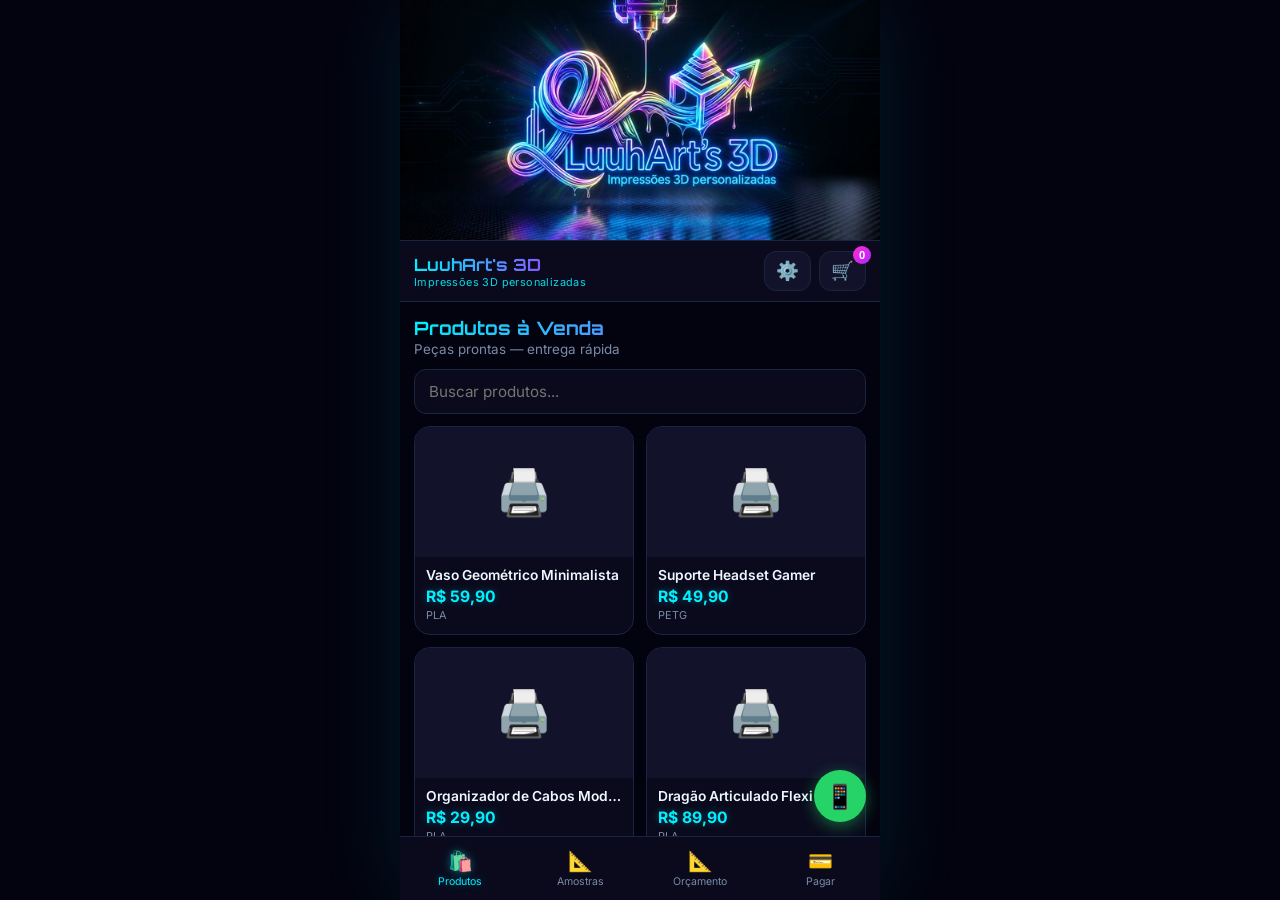
==== commit 6efb8ca9: "Add files via upload" ====
--- a/index.html
+++ b/index.html
@@ -1,222 +1,290 @@
 <!DOCTYPE html>
 <html lang="pt-BR">
 <head>
-  <meta charset="UTF-8" />
-  <meta name="viewport" content="width=device-width, initial-scale=1" />
-  <title>LuuhArt's 3D | Impressões 3D personalizadas — Araras/SP</title>
-  <meta name="description" content="LuuhArt's 3D — Impressões 3D personalizadas em Araras-SP. Produtos prontos, orçamento sob encomenda, PIX e cartão." />
-  <link href="https://fonts.googleapis.com/css2?family=Inter:wght@400;500;600;700&family=Orbitron:wght@600;700&display=swap" rel="stylesheet" />
-  <style>
-    :root {
-      --bg: #050510; --surface: #0c0c1e; --cyan: #00f0ff; --purple: #b026ff; --pink: #ff2bd6;
-      --text: #eef6ff; --muted: #8a9bb8; --border: #1a2540;
-    }
-    * { box-sizing: border-box; margin: 0; padding: 0; }
-    body { font-family: Inter, system-ui, sans-serif; background: var(--bg); color: var(--text); line-height: 1.6; }
-    a { color: var(--cyan); }
-    .container { max-width: 1100px; margin: 0 auto; padding: 0 24px; }
-
-    /* Header desktop */
-    header {
-      position: sticky; top: 0; z-index: 50;
-      background: rgba(5,5,16,.92); backdrop-filter: blur(12px);
-      border-bottom: 1px solid var(--border);
-    }
-    .nav {
-      display: flex; align-items: center; justify-content: space-between;
-      padding: 14px 0; gap: 16px;
-    }
-    .brand { display: flex; align-items: center; gap: 12px; text-decoration: none; color: var(--text); }
-    .brand img { height: 48px; width: auto; border-radius: 8px; }
-    .brand span {
-      font-family: Orbitron, sans-serif; font-weight: 700; font-size: 1.15rem;
-      background: linear-gradient(90deg, var(--cyan), var(--purple), var(--pink));
-      -webkit-background-clip: text; -webkit-text-fill-color: transparent;
-    }
-    .nav-links { display: flex; align-items: center; gap: 8px; flex-wrap: wrap; }
-    .nav-links a {
-      text-decoration: none; color: var(--muted); padding: 8px 14px; border-radius: 10px;
-      font-weight: 500; font-size: .95rem;
-    }
-    .nav-links a:hover { color: var(--cyan); background: rgba(0,240,255,.06); }
-    .btn {
-      display: inline-block; padding: 12px 22px; border-radius: 12px; font-weight: 700;
-      text-decoration: none; border: none; cursor: pointer; font-size: .95rem;
-    }
-    .btn-primary {
-      background: linear-gradient(135deg, var(--cyan), var(--purple), var(--pink));
-      color: #050510 !important;
-      box-shadow: 0 0 24px rgba(0,240,255,.25);
-    }
-    .btn-outline {
-      background: transparent; color: var(--cyan) !important;
-      border: 2px solid var(--cyan);
-    }
-    .btn-wa { background: #25d366; color: #fff !important; }
-
-    /* Hero desktop */
-    .hero {
-      display: grid; grid-template-columns: 1.1fr 0.9fr; gap: 40px;
-      align-items: center; padding: 64px 0 48px;
-    }
-    @media (max-width: 860px) {
-      .hero { grid-template-columns: 1fr; text-align: center; padding: 36px 0; }
-      .nav-links .hide-mobile { display: none; }
-    }
-    .hero h1 {
-      font-family: Orbitron, sans-serif; font-size: clamp(1.8rem, 4vw, 2.6rem);
-      line-height: 1.15; margin-bottom: 16px;
-      background: linear-gradient(90deg, var(--cyan), var(--purple), var(--pink));
-      -webkit-background-clip: text; -webkit-text-fill-color: transparent;
-    }
-    .hero p { color: var(--muted); font-size: 1.1rem; margin-bottom: 28px; max-width: 520px; }
-    @media (max-width: 860px) { .hero p { margin-left: auto; margin-right: auto; } }
-    .hero-actions { display: flex; flex-wrap: wrap; gap: 12px; }
-    @media (max-width: 860px) { .hero-actions { justify-content: center; } }
-    .hero-visual {
-      background: var(--surface); border: 1px solid var(--border); border-radius: 20px;
-      padding: 16px; text-align: center;
-      box-shadow: 0 0 60px rgba(0,240,255,.12);
-    }
-    .hero-visual img { width: 100%; max-width: 480px; border-radius: 12px; }
-
-    section { padding: 48px 0; }
-    section h2 {
-      font-family: Orbitron, sans-serif; font-size: 1.5rem; margin-bottom: 8px; color: var(--cyan);
-    }
-    section .sub { color: var(--muted); margin-bottom: 28px; }
-
-    .grid-3 { display: grid; grid-template-columns: repeat(3, 1fr); gap: 20px; }
-    @media (max-width: 860px) { .grid-3 { grid-template-columns: 1fr; } }
-    .card {
-      background: var(--surface); border: 1px solid var(--border); border-radius: 16px; padding: 24px;
-    }
-    .card h3 { font-size: 1.1rem; margin-bottom: 8px; }
-    .card p { color: var(--muted); font-size: .95rem; }
-
-    .download-box {
-      display: grid; grid-template-columns: 1fr auto; gap: 32px; align-items: center;
-      background: var(--surface); border: 1px solid var(--border); border-radius: 20px; padding: 32px;
-    }
-    @media (max-width: 700px) { .download-box { grid-template-columns: 1fr; text-align: center; } }
-    .qr { background: #fff; padding: 12px; border-radius: 12px; display: inline-block; }
-    .qr img { display: block; width: 180px; height: 180px; }
-
-    footer {
-      border-top: 1px solid var(--border); padding: 32px 0; margin-top: 24px;
-      color: var(--muted); font-size: .9rem;
-    }
-    footer .row { display: flex; flex-wrap: wrap; justify-content: space-between; gap: 16px; }
-  </style>
+<meta charset="UTF-8"/>
+<meta name="viewport" content="width=device-width,initial-scale=1,maximum-scale=1,user-scalable=no,viewport-fit=cover"/>
+<meta name="theme-color" content="#03030f"/>
+<link rel="manifest" href="manifest.webmanifest"/>
+<link rel="apple-touch-icon" href="icon-192.png"/>
+<meta name="mobile-web-app-capable" content="yes"/>
+<meta name="apple-mobile-web-app-capable" content="yes"/>
+<meta name="apple-mobile-web-app-title" content="LuuhArt's 3D"/>
+<title>LuuhArt's 3D — Impressões 3D personalizadas</title>
+<link href="https://fonts.googleapis.com/css2?family=Inter:wght@400;500;600;700&family=Orbitron:wght@600;700&display=swap" rel="stylesheet"/>
+<link rel="stylesheet" href="styles.css"/>
 </head>
 <body>
-  <header>
-    <div class="container nav">
-      <a class="brand" href="./">
-        <img src="logo.jpg" alt="LuuhArt's 3D" />
-        <span>LuuhArt's 3D</span>
-      </a>
-      <div class="nav-links">
-        <a class="hide-mobile" href="#servicos">Serviços</a>
-        <a class="hide-mobile" href="#download">Baixar app</a>
-        <a class="hide-mobile" href="#contato">Contato</a>
-        <a class="btn btn-outline" href="https://diegofogari.github.io/luuharts-3d/" target="_blank" rel="noopener">Abrir loja</a>
-        <a class="btn btn-wa" href="https://wa.me/5516997828851?text=Ol%C3%A1%20Luiza%20Helena!%20Vim%20pelo%20site%20LuuhArt%27s%203D." target="_blank" rel="noopener">WhatsApp</a>
+<div class="logo-hero"><img id="hero-logo" src="logo.jpg" alt="LuuhArt's 3D"/></div>
+<div class="brand-bar">
+  <div class="brand-text">
+    <h1 id="txt-brand">LuuhArt's 3D</h1>
+    <div class="sub" id="txt-tagline">Impressões 3D personalizadas</div>
+  </div>
+  <div class="brand-actions">
+    <button class="icon-btn" id="admin-btn" title="Configurações">⚙️</button>
+    <button class="cart-btn" id="cart-btn">🛒<span class="cart-count" id="cart-count">0</span></button>
+  </div>
+</div>
+
+<main class="app-content">
+<section id="tab-produtos" class="tab-panel active">
+  <div class="section-header"><h2 id="txt-prod-t">Produtos à Venda</h2><p id="txt-prod-s">Peças prontas — entrega rápida</p></div>
+  <div class="search-bar"><input type="search" id="search-produtos" placeholder="Buscar produtos..."/></div>
+  <div class="products-grid" id="produtos-grid"></div>
+</section>
+
+<section id="tab-amostras" class="tab-panel">
+  <div class="section-header"><h2 id="txt-amo-t">Modelos de Amostra</h2><p id="txt-amo-s">Sob encomenda — personalize o seu</p></div>
+  <div class="products-grid" id="amostras-grid"></div>
+</section>
+
+<section id="tab-upload" class="tab-panel">
+  <div class="section-header">
+    <h2 id="txt-up-t">Orçamento por Encomenda</h2>
+    <p id="txt-up-s">Envie o arquivo 3D (STL/OBJ) + descrição do que precisa</p>
+  </div>
+  <div class="upload-card">
+    <p class="hint" style="margin-bottom:12px;line-height:1.4">
+      Esta área é para <strong>projetos personalizados</strong>. Envie o arquivo STL (ou OBJ/3MF),
+      explique o que quer, como quer e a quantidade. Nós respondemos com o <strong>orçamento prévio</strong>
+      pelo WhatsApp (Luiza Helena).
+    </p>
+    <div class="upload-zone" id="upload-zone">
+      <div style="font-size:2.2rem">📁</div>
+      <p><strong>Anexar arquivo 3D</strong></p>
+      <p class="hint">STL, OBJ, 3MF, STEP — até 50 MB cada</p>
+      <input type="file" id="file-input" accept=".stl,.obj,.3mf,.step,.stp,.zip" multiple hidden/>
+    </div>
+    <div id="file-list"></div>
+    <form id="upload-form">
+      <label>O que você quer? (descrição detalhada) *</label>
+      <textarea id="upload-desc" rows="4" required placeholder="Ex: Preciso de 3 unidades do suporte na cor preta fosca, material PETG, com o logo da empresa gravado na base. Altura aproximada 12 cm..."></textarea>
+      <label>Quantidade *</label>
+      <input type="number" id="upload-qtd" min="1" value="1" required/>
+      <label>Material preferido</label>
+      <select id="upload-material"><option>PLA</option><option>PETG</option><option>ABS</option><option>Resina</option><option>TPU (flexível)</option><option>Não sei — indiquem o melhor</option></select>
+      <label>Cor / acabamento</label>
+      <input type="text" id="upload-cor" placeholder="Preto fosco, branco, transparente..."/>
+      <label>Seu nome</label>
+      <input type="text" id="upload-nome" placeholder="Para identificarmos o pedido"/>
+      <label>WhatsApp para retorno do orçamento</label>
+      <input type="tel" id="upload-tel" placeholder="(16) 99999-9999"/>
+      <button type="submit" class="btn-primary">Solicitar Orçamento Prévia</button>
+    </form>
+    <div id="orc-wa-panel" class="orc-wa-panel hidden">
+      <p style="font-weight:700;color:var(--cyan);margin-bottom:8px">✅ Orçamento registrado no admin!</p>
+      <p class="hint" style="margin-bottom:12px">Toque no botão abaixo para avisar a Luiza no WhatsApp (texto do pedido + nome do arquivo).</p>
+      <a id="orc-wa-link" class="btn-wa-send" href="#" target="_blank" rel="noopener">📱 Enviar aviso no WhatsApp</a>
+      <button type="button" class="btn-secondary" id="orc-wa-close" style="width:100%;margin-top:10px">Fechar</button>
+    </div>
+    <p class="hint" style="margin-top:12px;text-align:center">
+      Após enviar, você pode falar direto no WhatsApp com a Luiza Helena:<br/>
+      <a href="https://wa.me/5516997828851?text=Ol%C3%A1%20Luiza!%20Enviei%20um%20arquivo%20para%20or%C3%A7amento%20no%20app%20LuuhArt%27s%203D." target="_blank" rel="noopener" style="color:var(--cyan)">📱 (16) 99782-8851</a>
+    </p>
+  </div>
+</section>
+
+<section id="tab-pagamento" class="tab-panel">
+  <div class="section-header"><h2 id="txt-pag-t">Carrinho & Pagamento</h2><p id="txt-pag-s">PIX à vista ou cartão até 12x (Ton)</p></div>
+  <div id="cart-empty" class="empty"><div style="font-size:3rem">🛒</div><p>Carrinho vazio</p><button class="btn-secondary" onclick="switchTab('produtos')">Ver produtos</button></div>
+  <div id="cart-content" class="hidden">
+    <div id="cart-items"></div>
+    <div class="summary">
+      <div class="row"><span>Subtotal</span><span id="subtotal">R$ 0,00</span></div>
+      <div class="row"><span>Frete SEDEX (pago pelo cliente)</span><span id="frete-val">Calcular ↓</span></div>
+      <div class="row total"><span>Total produtos</span><span id="total">R$ 0,00</span></div>
+    </div>
+
+    <div class="frete-box">
+      <strong style="color:var(--cyan)">📦 Calcular frete SEDEX (Correios)</strong>
+      <label>CEP de destino</label>
+      <input type="text" id="frete-cep" placeholder="00000-000" maxlength="9"/>
+      <button type="button" class="btn-secondary" id="btn-calc-frete" style="width:100%;margin-top:8px">Calcular SEDEX</button>
+      <div class="result" id="frete-result"></div>
+      <p class="note">Estimativa baseada em tabela pública. O valor final do SEDEX é pago por você nos Correios. <a href="https://www.correios.com.br/enviar/calculador-remoto-de-precos-e-prazos" target="_blank" rel="noopener" style="color:var(--cyan)">Abrir calculadora oficial</a></p>
+    </div>
+
+    <form id="checkout-form" class="checkout">
+      <h3>Dados cadastrais</h3>
+      <label>Nome completo *</label><input id="cli-nome" required placeholder="Seu nome"/>
+      <label>E-mail *</label><input type="email" id="cli-email" required placeholder="seu@email.com"/>
+      <label>Telefone / WhatsApp *</label><input type="tel" id="cli-tel" required placeholder="(19) 99999-9999"/>
+      <label>CPF (opcional)</label><input id="cli-cpf" placeholder="000.000.000-00"/>
+
+      <h3>Endereço de entrega (SEDEX)</h3>
+      <label>CEP *</label><input id="cli-cep" required placeholder="00000-000" maxlength="9"/>
+      <div class="two"><div><label>Rua *</label><input id="cli-rua" required/></div><div><label>Nº *</label><input id="cli-num" required/></div></div>
+      <label>Complemento</label><input id="cli-comp" placeholder="Apto, bloco..."/>
+      <div class="two"><div><label>Bairro *</label><input id="cli-bairro" required/></div><div><label>Cidade *</label><input id="cli-cidade" required/></div></div>
+      <label>UF *</label>
+      <select id="cli-uf" required><option value="">Selecione</option>
+        <option>AC</option><option>AL</option><option>AP</option><option>AM</option><option>BA</option><option>CE</option><option>DF</option><option>ES</option><option>GO</option><option>MA</option><option>MT</option><option>MS</option><option>MG</option><option>PA</option><option>PB</option><option>PR</option><option>PE</option><option>PI</option><option>RJ</option><option>RN</option><option>RS</option><option>RO</option><option>RR</option><option>SC</option><option selected>SP</option><option>SE</option><option>TO</option>
+      </select>
+
+      <h3>Forma de pagamento</h3>
+      <label class="pay-opt"><input type="radio" name="pagamento" value="pix" checked/><div class="pay-card"><span>💚</span><div><strong>PIX à vista</strong><br/><small>QR Code da maquininha Ton</small></div></div></label>
+      <label class="pay-opt"><input type="radio" name="pagamento" value="cartao"/><div class="pay-card"><span>💳</span><div><strong>Cartão de crédito</strong><br/><small>Parcelado em até 12x na Ton</small></div></div></label>
+      <label class="pay-opt"><input type="radio" name="pagamento" value="link"/><div class="pay-card"><span>🔗</span><div><strong>Link de pagamento Ton</strong><br/><small>Aberto no ato da compra</small></div></div></label>
+
+      <div id="pix-area" class="pay-detail">
+        <p class="hint">Escaneie o QR ou copie o código PIX com o <strong>valor exato do carrinho</strong>:</p>
+        <p id="pix-valor" style="color:var(--cyan);font-weight:700;margin:8px 0">Valor do PIX: R$ 0,00</p>
+        <div class="qr-box"><img id="pix-qr" width="180" height="180" alt="QR PIX"/></div>
+        <button type="button" class="btn-secondary" id="btn-copy-pix" style="width:100%">📋 Copiar código PIX</button>
+        <p class="hint" style="margin-top:8px">Chave: <code style="color:var(--cyan)">20df61f4-a128-48e2-86a2-63c904946f84</code></p>
       </div>
-    </div>
-  </header>
-
-  <main class="container">
-    <div class="hero">
-      <div>
-        <h1>Impressões 3D personalizadas em Araras-SP</h1>
-        <p>
-          Produtos prontos, peças sob encomenda e orçamento pelo WhatsApp.
-          Atendimento com <strong style="color:var(--text)">Luiza Helena</strong> — qualidade e acabamento profissional.
-        </p>
-        <div class="hero-actions">
-          <a class="btn btn-primary" href="https://diegofogari.github.io/luuharts-3d/" target="_blank" rel="noopener">Comprar na loja online</a>
-          <a class="btn btn-outline" href="#download">Baixar o aplicativo</a>
-          <a class="btn btn-wa" href="https://wa.me/5516997828851" target="_blank" rel="noopener">Falar no WhatsApp</a>
-        </div>
+      <div id="cartao-area" class="pay-detail hidden">
+        <p class="hint">Após confirmar o pedido, o pagamento será processado na maquininha Ton (até 12x).</p>
+        <label>Parcelas</label>
+        <select id="parcelas"><option value="1">1x sem juros</option><option value="2">2x</option><option value="3">3x</option><option value="4">4x</option><option value="6">6x</option><option value="12">12x</option></select>
       </div>
-      <div class="hero-visual">
-        <img src="logo.jpg" alt="Logo LuuhArt's 3D" />
+      <div id="link-area" class="pay-detail hidden">
+        <p class="hint">Link oficial da maquininha Ton — o valor final é o do link:</p>
+        <a class="btn-link" href="https://payment-link-v3.ton.com.br/pl_gEAvrKdQaDV32Nnte9sY43Ojl9zbW70L" target="_blank" rel="noopener">Abrir Link de Pagamento Ton</a>
       </div>
-    </div>
-
-    <section id="servicos">
-      <h2>O que fazemos</h2>
-      <p class="sub">Soluções em impressão 3D para casa, setup gamer, presentes e projetos técnicos.</p>
-      <div class="grid-3">
-        <div class="card">
-          <h3>Produtos prontos</h3>
-          <p>Vasos, suportes, organizadores, miniaturas e mais — com pronta entrega e pagamento PIX ou cartão.</p>
-        </div>
-        <div class="card">
-          <h3>Orçamento sob encomenda</h3>
-          <p>Envie seu arquivo STL/OBJ na loja ou pelo WhatsApp. Respondemos com orçamento prévio.</p>
-        </div>
-        <div class="card">
-          <h3>Pagamento e frete</h3>
-          <p>PIX à vista ou cartão em até 12x (Ton). Frete SEDEX a partir de Araras-SP, pago pelo cliente.</p>
-        </div>
-      </div>
-    </section>
-
-    <section id="download">
-      <h2>Baixar o aplicativo Android</h2>
-      <p class="sub">Instale no celular ou use a loja direto no navegador. O QR Code leva à página de download.</p>
-      <div class="download-box">
-        <div>
-          <p style="margin-bottom:16px;color:var(--muted)">
-            1. Publique o APK em <strong style="color:var(--text)">GitHub Releases</strong><br/>
-            2. O botão e o QR abaixo apontam para a página de download<br/>
-            3. No Android: abrir o APK → permitir instalação → Instalar
-          </p>
-          <div class="hero-actions">
-            <a class="btn btn-primary" id="btn-apk" href="https://github.com/DiegoFogari/luuharts-3d/releases/latest" target="_blank" rel="noopener">
-              Baixar APK (Android)
-            </a>
-            <a class="btn btn-outline" href="https://diegofogari.github.io/luuharts-3d/" target="_blank" rel="noopener">
-              Usar loja no navegador
-            </a>
-          </div>
-          <p style="margin-top:14px;font-size:.85rem;color:var(--muted)">
-            Link: github.com/DiegoFogari/luuharts-3d/releases/latest
-          </p>
-        </div>
-        <div>
-          <div class="qr">
-            <img alt="QR Code download"
-              src="https://api.qrserver.com/v1/create-qr-code/?size=180x180&data=https%3A%2F%2Fgithub.com%2FDiegoFogari%2Fluuharts-3d%2Freleases%2Flatest" />
-          </div>
-          <p style="margin-top:8px;font-size:.8rem;color:var(--muted);text-align:center">QR → download do app</p>
-        </div>
-      </div>
-    </section>
-
-    <section id="contato">
-      <h2>Contato</h2>
-      <p class="sub">Pedidos e orçamentos com a Luiza Helena.</p>
-      <div class="card" style="max-width:520px">
-        <p><strong>WhatsApp:</strong> <a href="https://wa.me/5516997828851">(16) 9 9782-8851</a></p>
-        <p style="margin-top:8px"><strong>Cidade:</strong> Araras — SP</p>
-        <p style="margin-top:8px"><strong>Loja online:</strong> <a href="https://diegofogari.github.io/luuharts-3d/">diegofogari.github.io/luuharts-3d</a></p>
-        <a class="btn btn-wa" style="margin-top:16px" href="https://wa.me/5516997828851?text=Ol%C3%A1%20Luiza%20Helena!" target="_blank" rel="noopener">Abrir WhatsApp</a>
-      </div>
-    </section>
-  </main>
-
-  <footer>
-    <div class="container row">
-      <div>© LuuhArt's 3D — Impressões 3D personalizadas</div>
-      <div>
-        <a href="https://diegofogari.github.io/luuharts-3d/">Loja</a> ·
-        <a href="https://github.com/DiegoFogari/luuharts-3d">GitHub</a> ·
-        <a href="https://wa.me/5516997828851">WhatsApp</a>
-      </div>
-    </div>
-  </footer>
+
+      <button type="submit" class="btn-primary">Confirmar Pedido</button>
+    </form>
+  </div>
+</section>
+
+<div id="product-detail" class="detail hidden">
+  <button class="back" id="detail-back">← Voltar</button>
+  <div class="detail-img"><img id="detail-image" alt=""/></div>
+  <div class="detail-body">
+    <h2 id="detail-title"></h2>
+    <p class="price" id="detail-price"></p>
+    <p class="desc" id="detail-desc"></p>
+    <div class="tags" id="detail-meta"></div>
+    <div class="qty-sel"><button type="button" id="qty-minus">−</button><span id="qty-value">1</span><button type="button" id="qty-plus">+</button></div>
+    <button class="btn-primary" id="btn-add-cart">Adicionar ao Carrinho</button>
+    <button class="btn-outline" id="btn-buy-now">Comprar Agora</button>
+  </div>
+</div>
+
+<div id="admin-panel" class="admin hidden">
+  <div class="admin-head"><h2>⚙️ Configurações</h2><button class="back" id="admin-close">✕</button></div>
+  <div class="admin-tabs">
+    <button class="admin-tab active" data-atab="produtos">Produtos</button>
+    <button class="admin-tab" data-atab="aparencia">Aparência</button>
+    <button class="admin-tab" data-atab="textos">Textos</button>
+    <button class="admin-tab" data-atab="loja">Loja/Frete</button>
+    <button class="admin-tab" data-atab="orcamentos">Orçamentos</button>
+    <button class="admin-tab" data-atab="export">Backup</button>
+  </div>
+  <div id="atab-produtos" class="atab">
+    <button class="btn-primary" id="btn-new-product">+ Novo Produto</button>
+    <div id="admin-product-list" style="margin-top:12px"></div>
+  </div>
+  <div id="atab-aparencia" class="atab hidden">
+    <div class="sg">
+      <h4>Logo (topo)</h4>
+      <label>URL da logo</label><input type="url" id="set-logo-url" placeholder="https://..."/>
+      <label>Ou enviar imagem</label><input type="file" id="set-logo-file" accept="image/*"/>
+      <img id="set-logo-preview" style="max-width:100%;max-height:100px;margin-top:8px;border-radius:8px" alt=""/>
+    </div>
+    <div class="sg">
+      <h4>Cores</h4>
+      <div class="color-row"><label>Fundo</label><input type="color" id="c-bg" value="#03030f"/></div>
+      <div class="color-row"><label>Superfície</label><input type="color" id="c-surface" value="#0a0a1c"/></div>
+      <div class="color-row"><label>Cyan</label><input type="color" id="c-cyan" value="#00f0ff"/></div>
+      <div class="color-row"><label>Roxo</label><input type="color" id="c-purple" value="#b026ff"/></div>
+      <div class="color-row"><label>Rosa</label><input type="color" id="c-pink" value="#ff2bd6"/></div>
+      <div class="color-row"><label>Texto</label><input type="color" id="c-text" value="#eef6ff"/></div>
+    </div>
+    <button class="btn-primary" id="btn-save-aparencia">Salvar Aparência</button>
+  </div>
+  <div id="atab-textos" class="atab hidden">
+    <div class="sg">
+      <h4>Textos do app</h4>
+      <label>Nome da marca</label><input id="set-brand"/>
+      <label>Slogan</label><input id="set-tagline"/>
+      <label>Título produtos</label><input id="set-prod-t"/>
+      <label>Sub produtos</label><input id="set-prod-s"/>
+      <label>Título amostras</label><input id="set-amo-t"/>
+      <label>Sub amostras</label><input id="set-amo-s"/>
+      <label>Título upload</label><input id="set-up-t"/>
+      <label>Sub upload</label><input id="set-up-s"/>
+      <label>Título pagamento</label><input id="set-pag-t"/>
+      <label>Sub pagamento</label><input id="set-pag-s"/>
+    </div>
+    <button class="btn-primary" id="btn-save-textos">Salvar Textos</button>
+  </div>
+  <div id="atab-loja" class="atab hidden">
+    <div class="sg">
+      <h4>Frete / Correios</h4>
+      <label>CEP de origem (sua loja)</label><input id="set-cep-origem" placeholder="13610-000"/>
+      <label>Peso médio do pacote (kg)</label><input type="number" id="set-peso" step="0.1" value="0.5"/>
+      <label>Taxa base estimada SEDEX (R$)</label><input type="number" id="set-frete-base" step="0.01" value="25"/>
+      <label>Multiplicador por distância</label><input type="number" id="set-frete-mult" step="0.1" value="1.2"/>
+      <p class="hint" style="margin-top:8px">A calculadora usa tabela estimada + link oficial dos Correios. Ajuste os valores conforme sua região.</p>
+    </div>
+    <div class="sg">
+      <h4>Pagamento Ton</h4>
+      <label>Link de pagamento Ton</label><input id="set-ton-link" placeholder="https://payment-link-v3.ton.com.br/..."/>
+      <label>Código PIX (copia e cola)</label><textarea id="set-pix-payload" rows="3"></textarea>
+      <label>Chave PIX</label><input id="set-pix-key"/>
+      <label>WhatsApp (somente números com DDI)</label><input id="set-whatsapp" placeholder="5516997828851"/>
+      <label>Nome no WhatsApp</label><input id="set-whatsapp-name" placeholder="Luiza Helena"/>
+      <label>Cidade de origem</label><input id="set-cidade" placeholder="Araras-SP"/>
+    </div>
+    <div class="sg">
+      <h4>Senha admin</h4>
+      <label>Nova senha</label><input type="password" id="set-admin-pass" placeholder="deixe em branco para manter"/>
+    </div>
+    <button class="btn-primary" id="btn-save-loja">Salvar Loja</button>
+  </div>
+  <div id="atab-orcamentos" class="atab hidden">
+    <p class="hint" style="margin-bottom:12px">Pedidos de orçamento com arquivos. Baixe o STL aqui ou pelo link enviado no WhatsApp.</p>
+    <button class="btn-secondary" id="btn-refresh-orc" style="width:100%;margin-bottom:10px">🔄 Atualizar lista</button>
+    <div id="admin-orc-list"></div>
+  </div>
+  <div id="atab-export" class="atab hidden">
+    <p class="hint">Exporte ou importe produtos + configurações (JSON).</p>
+    <button class="btn-primary" id="btn-export">⬇️ Exportar backup</button>
+    <label class="btn-secondary" style="display:block;text-align:center;margin-top:10px;padding:12px">⬆️ Importar JSON<input type="file" id="import-json" accept=".json" hidden/></label>
+    <p class="hint" style="margin-top:14px">Senha atual padrão: <code>luarts2026</code></p>
+  </div>
+</div>
+
+<div id="edit-modal" class="modal hidden">
+  <div class="modal-box edit-modal">
+    <h2 id="edit-title">Produto</h2>
+    <form id="edit-form">
+      <input type="hidden" id="edit-id"/>
+      <label>Nome *</label><input id="edit-nome" required/>
+      <label>Preço (R$) *</label><input type="number" id="edit-preco" step="0.01" min="0" required/>
+      <label>Categoria</label><select id="edit-cat"><option value="venda">À venda</option><option value="amostra">Amostra</option></select>
+      <label>Material</label><input id="edit-material"/>
+      <label>Badge</label><input id="edit-badge" placeholder="Mais vendido..."/>
+      <label>Descrição</label><textarea id="edit-desc" rows="3"></textarea>
+      <label>URL imagem</label><input type="url" id="edit-img"/>
+      <label>Ou enviar imagem</label><input type="file" id="edit-img-file" accept="image/*"/>
+      <div id="edit-preview"></div>
+      <label>Estoque</label><input type="number" id="edit-stock" min="0" value="10"/>
+      <label>Peso (kg) p/ frete</label><input type="number" id="edit-peso" step="0.05" value="0.3"/>
+      <div class="edit-actions"><button type="button" class="btn-secondary" id="edit-cancel">Cancelar</button><button type="submit" class="btn-primary">Salvar</button></div>
+    </form>
+  </div>
+</div>
+</main>
+
+<a id="wa-float" class="wa-float" href="https://wa.me/5516997828851?text=Ol%C3%A1%20Luiza%20Helena!%20Gostaria%20de%20fazer%20um%20pedido%20na%20LuuhArt%27s%203D." target="_blank" rel="noopener" title="WhatsApp">📱</a>
+<nav class="bottom-nav">
+  <button class="nav-item active" data-tab="produtos"><span class="nav-icon">🛍️</span>Produtos</button>
+  <button class="nav-item" data-tab="amostras"><span class="nav-icon">📐</span>Amostras</button>
+  <button class="nav-item" data-tab="upload"><span class="nav-icon">📐</span>Orçamento</button>
+  <button class="nav-item" data-tab="pagamento"><span class="nav-icon">💳</span>Pagar</button>
+</nav>
+<div id="toast" class="toast hidden"></div>
+<div id="success-modal" class="modal hidden"><div class="modal-box"><div style="font-size:2.8rem">✅</div><h2>Pedido registrado!</h2><p id="success-msg"></p><button class="btn-primary" onclick="closeSuccess()">Continuar</button></div></div>
+<script src="app.js"></script>
+<script>
+if ("serviceWorker" in navigator) {
+  window.addEventListener("load", function () {
+    navigator.serviceWorker.register("./sw.js").catch(function (e) { console.warn("SW", e); });
+  });
+}
+</script>
 </body>
 </html>
--- a/styles.css
+++ b/styles.css
@@ -0,0 +1,356 @@
+/* LuuhArt's 3D — tema neon cyberpunk */
+:root {
+  --bg: #03030f;
+  --surface: #0a0a1c;
+  --surface2: #12122a;
+  --cyan: #00f0ff;
+  --purple: #b026ff;
+  --pink: #ff2bd6;
+  --blue: #4d9fff;
+  --text: #eef6ff;
+  --muted: #7a8ba8;
+  --danger: #ff3b6b;
+  --ok: #00ffa3;
+  --border: #1a2540;
+  --radius: 16px;
+  --safe: env(safe-area-inset-bottom, 0px);
+  --font: 'Inter', system-ui, sans-serif;
+  --title: 'Orbitron', sans-serif;
+}
+* { box-sizing: border-box; margin: 0; padding: 0; -webkit-tap-highlight-color: transparent; }
+html, body { height: 100%; font-family: var(--font); background: var(--bg); color: var(--text); overflow: hidden; }
+body { display: flex; flex-direction: column; max-width: 480px; margin: 0 auto; position: relative; box-shadow: 0 0 80px rgba(0,240,255,.1); }
+
+.logo-hero {
+  text-align: center;
+  padding: 0;
+  width: 100%;
+  background: #000;
+  border-bottom: 1px solid var(--border);
+  line-height: 0;
+  overflow: hidden;
+}
+.logo-hero img {
+  width: 100%;
+  max-width: 100%;
+  height: auto;
+  min-height: 120px;
+  max-height: 240px;
+  object-fit: cover;
+  object-position: center;
+  filter: drop-shadow(0 0 28px rgba(0,240,255,.55));
+  display: block;
+  margin: 0;
+}
+
+
+/* Logo hero */
+
+
+
+
+.brand-bar {
+  display: flex;
+  align-items: center;
+  justify-content: space-between;
+  gap: 8px;
+  padding: 10px 14px;
+  background: var(--surface);
+  border-bottom: 1px solid var(--border);
+}
+.brand-bar .brand-text { flex: 1; min-width: 0; }
+.brand-bar h1 {
+  font-family: var(--title);
+  font-size: 1.05rem;
+  background: linear-gradient(90deg, var(--cyan), var(--purple), var(--pink));
+  -webkit-background-clip: text; -webkit-text-fill-color: transparent; background-clip: text;
+  white-space: nowrap; overflow: hidden; text-overflow: ellipsis;
+}
+.brand-bar .sub {
+  font-size: .68rem;
+  color: var(--cyan);
+  letter-spacing: .4px;
+  opacity: .9;
+}
+.brand-actions { display: flex; gap: 8px; flex-shrink: 0; }
+.icon-btn, .cart-btn {
+  background: var(--surface2); border: 1px solid var(--border);
+  border-radius: 12px; padding: 8px 11px; color: var(--text);
+  font-size: 1.15rem; cursor: pointer; position: relative;
+}
+.cart-count {
+  position: absolute; top: -6px; right: -6px;
+  background: linear-gradient(135deg, var(--pink), var(--purple));
+  color: #fff; font-size: .7rem; font-weight: 700;
+  width: 18px; height: 18px; border-radius: 50%;
+  display: flex; align-items: center; justify-content: center;
+}
+
+.app-content { flex: 1; overflow-y: auto; padding-bottom: 78px; -webkit-overflow-scrolling: touch; }
+.tab-panel { display: none; padding: 14px; animation: fade .25s ease; }
+.tab-panel.active { display: block; }
+@keyframes fade { from { opacity: 0; transform: translateY(6px); } to { opacity: 1; transform: none; } }
+
+.section-header { margin-bottom: 12px; }
+.section-header h2 {
+  font-family: var(--title); font-size: 1.15rem;
+  background: linear-gradient(90deg, var(--cyan), var(--purple));
+  -webkit-background-clip: text; -webkit-text-fill-color: transparent; background-clip: text;
+}
+.section-header p { color: var(--muted); font-size: .84rem; margin-top: 2px; }
+
+.search-bar input {
+  width: 100%; padding: 12px 14px; margin-bottom: 12px;
+  background: var(--surface); border: 1px solid var(--border);
+  border-radius: 12px; color: var(--text); font-size: .95rem; outline: none;
+}
+.search-bar input:focus { border-color: var(--cyan); box-shadow: 0 0 12px rgba(0,240,255,.2); }
+
+.products-grid { display: grid; grid-template-columns: 1fr 1fr; gap: 12px; }
+.product-card {
+  background: var(--surface); border-radius: var(--radius);
+  overflow: hidden; border: 1px solid var(--border); cursor: pointer;
+  transition: border-color .15s, box-shadow .15s, transform .15s;
+}
+.product-card:active { transform: scale(.97); }
+.product-card:hover { border-color: var(--cyan); box-shadow: 0 0 16px rgba(0,240,255,.15); }
+.product-img { height: 130px; background: var(--surface2); position: relative; overflow: hidden; }
+.product-img img { width: 100%; height: 100%; object-fit: cover; }
+.product-img .ph { width: 100%; height: 100%; display: flex; align-items: center; justify-content: center; font-size: 2.8rem; }
+.product-badge {
+  position: absolute; top: 8px; left: 8px;
+  background: linear-gradient(135deg, var(--cyan), var(--purple));
+  color: #03030f; font-size: .62rem; font-weight: 700;
+  padding: 3px 8px; border-radius: 20px;
+}
+.product-info { padding: 10px 11px 12px; }
+.product-info h3 { font-size: .86rem; font-weight: 600; margin-bottom: 4px; white-space: nowrap; overflow: hidden; text-overflow: ellipsis; }
+.product-info .price { color: var(--cyan); font-weight: 700; font-size: .98rem; text-shadow: 0 0 8px rgba(0,240,255,.3); }
+.product-info .mat { font-size: .68rem; color: var(--muted); margin-top: 2px; }
+.stock-out { color: var(--danger); font-size: .7rem; font-weight: 600; }
+
+.upload-card, .card-box {
+  background: var(--surface); border-radius: var(--radius);
+  padding: 16px; border: 1px solid var(--border);
+}
+.upload-zone {
+  border: 2px dashed var(--border); border-radius: 12px;
+  padding: 24px 12px; text-align: center; cursor: pointer; margin-bottom: 12px;
+}
+.upload-zone:hover, .upload-zone.dragover { border-color: var(--cyan); background: rgba(0,240,255,.05); }
+.hint { font-size: .75rem; color: var(--muted); }
+label { display: block; font-size: .78rem; color: var(--muted); margin: 10px 0 4px; }
+input, select, textarea {
+  width: 100%; padding: 11px 12px; background: var(--surface2);
+  border: 1px solid var(--border); border-radius: 10px; color: var(--text);
+  font-size: .95rem; font-family: inherit; outline: none;
+}
+input:focus, select:focus, textarea:focus { border-color: var(--cyan); }
+
+.btn-primary {
+  width: 100%; padding: 14px; margin-top: 14px;
+  background: linear-gradient(135deg, var(--cyan), var(--purple), var(--pink));
+  color: #03030f; border: none; border-radius: 12px;
+  font-size: 1rem; font-weight: 700; cursor: pointer; font-family: inherit;
+  box-shadow: 0 0 20px rgba(0,240,255,.25);
+}
+.btn-secondary {
+  padding: 10px 16px; background: var(--surface2); color: var(--text);
+  border: 1px solid var(--border); border-radius: 10px; font-size: .9rem;
+  cursor: pointer; font-family: inherit;
+}
+.btn-outline {
+  width: 100%; padding: 13px; margin-top: 10px;
+  background: transparent; color: var(--cyan);
+  border: 2px solid var(--cyan); border-radius: 12px;
+  font-size: 1rem; font-weight: 600; cursor: pointer; font-family: inherit;
+}
+.btn-link {
+  display: block; text-align: center; text-decoration: none;
+  margin-top: 10px; padding: 14px;
+  background: linear-gradient(135deg, var(--cyan), var(--purple));
+  color: #03030f; border-radius: 12px; font-weight: 700;
+}
+
+.empty { text-align: center; padding: 48px 16px; color: var(--muted); }
+.hidden { display: none !important; }
+
+.cart-item {
+  display: flex; gap: 10px; background: var(--surface);
+  border-radius: 12px; padding: 11px; margin-bottom: 8px;
+  border: 1px solid var(--border); align-items: center;
+}
+.cart-item img { width: 52px; height: 52px; border-radius: 8px; object-fit: cover; background: var(--surface2); }
+.cart-item .info { flex: 1; min-width: 0; }
+.cart-item h4 { font-size: .86rem; white-space: nowrap; overflow: hidden; text-overflow: ellipsis; }
+.cart-item .ip { color: var(--cyan); font-weight: 600; font-size: .88rem; }
+.qty-row { display: flex; align-items: center; gap: 8px; margin-top: 4px; }
+.qty-row button {
+  width: 26px; height: 26px; border-radius: 6px; border: 1px solid var(--border);
+  background: var(--surface2); color: var(--text); cursor: pointer;
+}
+.rm { background: none; border: none; color: var(--danger); font-size: 1.1rem; cursor: pointer; }
+
+.summary {
+  background: var(--surface); border-radius: 12px; padding: 14px;
+  margin: 12px 0; border: 1px solid var(--border);
+}
+.summary .row { display: flex; justify-content: space-between; margin-bottom: 6px; font-size: .93rem; }
+.summary .total { font-weight: 700; font-size: 1.12rem; margin-top: 8px; padding-top: 8px; border-top: 1px solid var(--border); color: var(--cyan); }
+
+.checkout h3 {
+  font-family: var(--title); font-size: .92rem; margin: 16px 0 6px; color: var(--cyan);
+}
+.two { display: grid; grid-template-columns: 1fr 1fr; gap: 8px; }
+.pay-opt input { display: none; }
+.pay-card {
+  display: flex; align-items: center; gap: 10px; padding: 12px;
+  background: var(--surface2); border: 2px solid var(--border);
+  border-radius: 12px; cursor: pointer; margin-bottom: 8px;
+}
+.pay-opt input:checked + .pay-card {
+  border-color: var(--cyan); background: rgba(0,240,255,.08);
+  box-shadow: 0 0 14px rgba(0,240,255,.15);
+}
+.pay-detail {
+  margin: 10px 0; padding: 14px; background: var(--surface2);
+  border-radius: 12px; text-align: center;
+}
+.qr-box { background: #fff; padding: 10px; border-radius: 10px; display: inline-block; margin: 8px 0; }
+.frete-box {
+  background: var(--surface2); border: 1px solid var(--border);
+  border-radius: 12px; padding: 12px; margin: 10px 0;
+}
+.frete-box .result { margin-top: 8px; font-size: .9rem; color: var(--cyan); }
+.frete-box .note { font-size: .75rem; color: var(--muted); margin-top: 6px; }
+
+.detail {
+  position: absolute; inset: 0; background: var(--bg); z-index: 50;
+  overflow-y: auto; padding-bottom: 32px; animation: slide .28s ease;
+}
+@keyframes slide { from { transform: translateY(20px); opacity: 0; } to { transform: none; opacity: 1; } }
+.back { background: none; border: none; color: var(--text); font-size: 1rem; padding: 12px 14px; cursor: pointer; font-family: inherit; }
+.detail-img { margin: 0 14px; border-radius: var(--radius); overflow: hidden; height: 220px; background: var(--surface); border: 1px solid var(--border); }
+.detail-img img { width: 100%; height: 100%; object-fit: cover; }
+.detail-body { padding: 16px 14px; }
+.detail-body h2 {
+  font-family: var(--title); font-size: 1.2rem;
+  background: linear-gradient(90deg, var(--cyan), var(--purple));
+  -webkit-background-clip: text; -webkit-text-fill-color: transparent; background-clip: text;
+}
+.detail-body .price { color: var(--cyan); font-size: 1.4rem; font-weight: 700; margin: 8px 0; }
+.detail-body .desc { color: var(--muted); font-size: .9rem; line-height: 1.5; margin-bottom: 10px; }
+.tags { display: flex; flex-wrap: wrap; gap: 6px; margin-bottom: 12px; }
+.tag { background: var(--surface2); padding: 4px 10px; border-radius: 20px; font-size: .72rem; color: var(--muted); border: 1px solid var(--border); }
+.qty-sel { display: flex; align-items: center; gap: 14px; margin-bottom: 8px; }
+.qty-sel button { width: 36px; height: 36px; border-radius: 10px; border: 1px solid var(--border); background: var(--surface); color: var(--text); font-size: 1.2rem; cursor: pointer; }
+
+.bottom-nav {
+  position: absolute; bottom: 0; left: 0; right: 0;
+  display: flex; background: var(--surface); border-top: 1px solid var(--border);
+  padding: 7px 0 calc(7px + var(--safe)); z-index: 40;
+}
+.nav-item {
+  flex: 1; display: flex; flex-direction: column; align-items: center; gap: 2px;
+  background: none; border: none; color: var(--muted); font-size: .66rem;
+  cursor: pointer; padding: 5px 0; font-family: inherit;
+}
+.nav-item.active { color: var(--cyan); text-shadow: 0 0 8px rgba(0,240,255,.4); }
+.nav-icon { font-size: 1.25rem; }
+
+.toast {
+  position: fixed; bottom: 88px; left: 50%; transform: translateX(-50%);
+  background: var(--surface2); color: var(--text); padding: 11px 20px;
+  border-radius: 28px; font-size: .9rem; z-index: 100;
+  border: 1px solid var(--cyan); box-shadow: 0 0 20px rgba(0,240,255,.2);
+}
+.modal {
+  position: fixed; inset: 0; background: rgba(0,0,0,.8);
+  display: flex; align-items: center; justify-content: center; z-index: 200; padding: 16px;
+}
+.modal-box {
+  background: var(--surface); border-radius: 18px; padding: 24px 18px;
+  text-align: center; max-width: 360px; width: 100%; border: 1px solid var(--border);
+}
+.modal-box h2 {
+  font-family: var(--title); margin-bottom: 8px;
+  background: linear-gradient(90deg, var(--cyan), var(--purple));
+  -webkit-background-clip: text; -webkit-text-fill-color: transparent; background-clip: text;
+}
+.modal-box p { color: var(--muted); font-size: .9rem; margin-bottom: 16px; }
+
+.admin {
+  position: absolute; inset: 0; background: var(--bg); z-index: 60; overflow-y: auto; padding-bottom: 40px;
+}
+.admin-head {
+  display: flex; justify-content: space-between; align-items: center;
+  padding: 12px 14px; background: var(--surface); border-bottom: 1px solid var(--border);
+}
+.admin-head h2 { font-family: var(--title); font-size: 1rem; color: var(--cyan); }
+.admin-tabs { display: flex; flex-wrap: wrap; border-bottom: 1px solid var(--border); }
+.admin-tab {
+  flex: 1; min-width: 60px; padding: 10px 4px; background: none; border: none;
+  color: var(--muted); font-size: .72rem; cursor: pointer; font-family: inherit;
+  border-bottom: 2px solid transparent;
+}
+.admin-tab.active { color: var(--cyan); border-bottom-color: var(--cyan); }
+.atab { padding: 14px; }
+.sg {
+  background: var(--surface); border: 1px solid var(--border);
+  border-radius: 12px; padding: 12px; margin-bottom: 12px;
+}
+.sg h4 { font-family: var(--title); font-size: .85rem; color: var(--cyan); margin-bottom: 8px; }
+.color-row { display: flex; justify-content: space-between; align-items: center; margin: 8px 0; }
+.color-row input[type=color] { width: 44px; height: 32px; border: none; border-radius: 6px; background: none; cursor: pointer; }
+.admin-item {
+  display: flex; gap: 8px; align-items: center; background: var(--surface);
+  border: 1px solid var(--border); border-radius: 10px; padding: 8px; margin-bottom: 6px;
+}
+.admin-item img { width: 44px; height: 44px; border-radius: 6px; object-fit: cover; }
+.admin-item .ai { flex: 1; min-width: 0; }
+.admin-item h4 { font-size: .84rem; white-space: nowrap; overflow: hidden; text-overflow: ellipsis; }
+.admin-item span { font-size: .75rem; color: var(--cyan); }
+.admin-item button {
+  background: var(--surface2); border: 1px solid var(--border); border-radius: 6px;
+  padding: 5px 8px; color: var(--text); font-size: .75rem; cursor: pointer;
+}
+.admin-item .del { color: var(--danger); }
+.edit-modal { text-align: left; max-height: 88vh; overflow-y: auto; }
+.edit-modal h2 { text-align: center; }
+.edit-actions { display: flex; gap: 8px; margin-top: 14px; }
+.edit-actions button { flex: 1; }
+.file-item { display: flex; gap: 8px; align-items: center; background: var(--surface2); padding: 8px; border-radius: 8px; margin-bottom: 4px; font-size: .84rem; }
+.file-item button { margin-left: auto; background: none; border: none; color: var(--danger); cursor: pointer; }
+
+.wa-float {
+  position: absolute; right: 14px; bottom: 78px; z-index: 45;
+  width: 52px; height: 52px; border-radius: 50%;
+  background: #25d366; color: #fff; font-size: 1.5rem;
+  display: flex; align-items: center; justify-content: center;
+  text-decoration: none;
+  box-shadow: 0 4px 16px rgba(37,211,102,.45);
+}
+.wa-float:active { transform: scale(.95); }
+
+.orc-wa-panel {
+  margin-top: 16px;
+  padding: 16px;
+  background: var(--surface2);
+  border: 1px solid var(--cyan);
+  border-radius: 14px;
+  text-align: center;
+  box-shadow: 0 0 20px rgba(0,240,255,.15);
+}
+.btn-wa-send {
+  display: block;
+  width: 100%;
+  padding: 16px;
+  background: #25d366;
+  color: #fff !important;
+  font-weight: 700;
+  font-size: 1.05rem;
+  text-decoration: none;
+  border-radius: 12px;
+  box-shadow: 0 4px 16px rgba(37,211,102,.4);
+}
+.btn-wa-send:active { opacity: 0.9; }
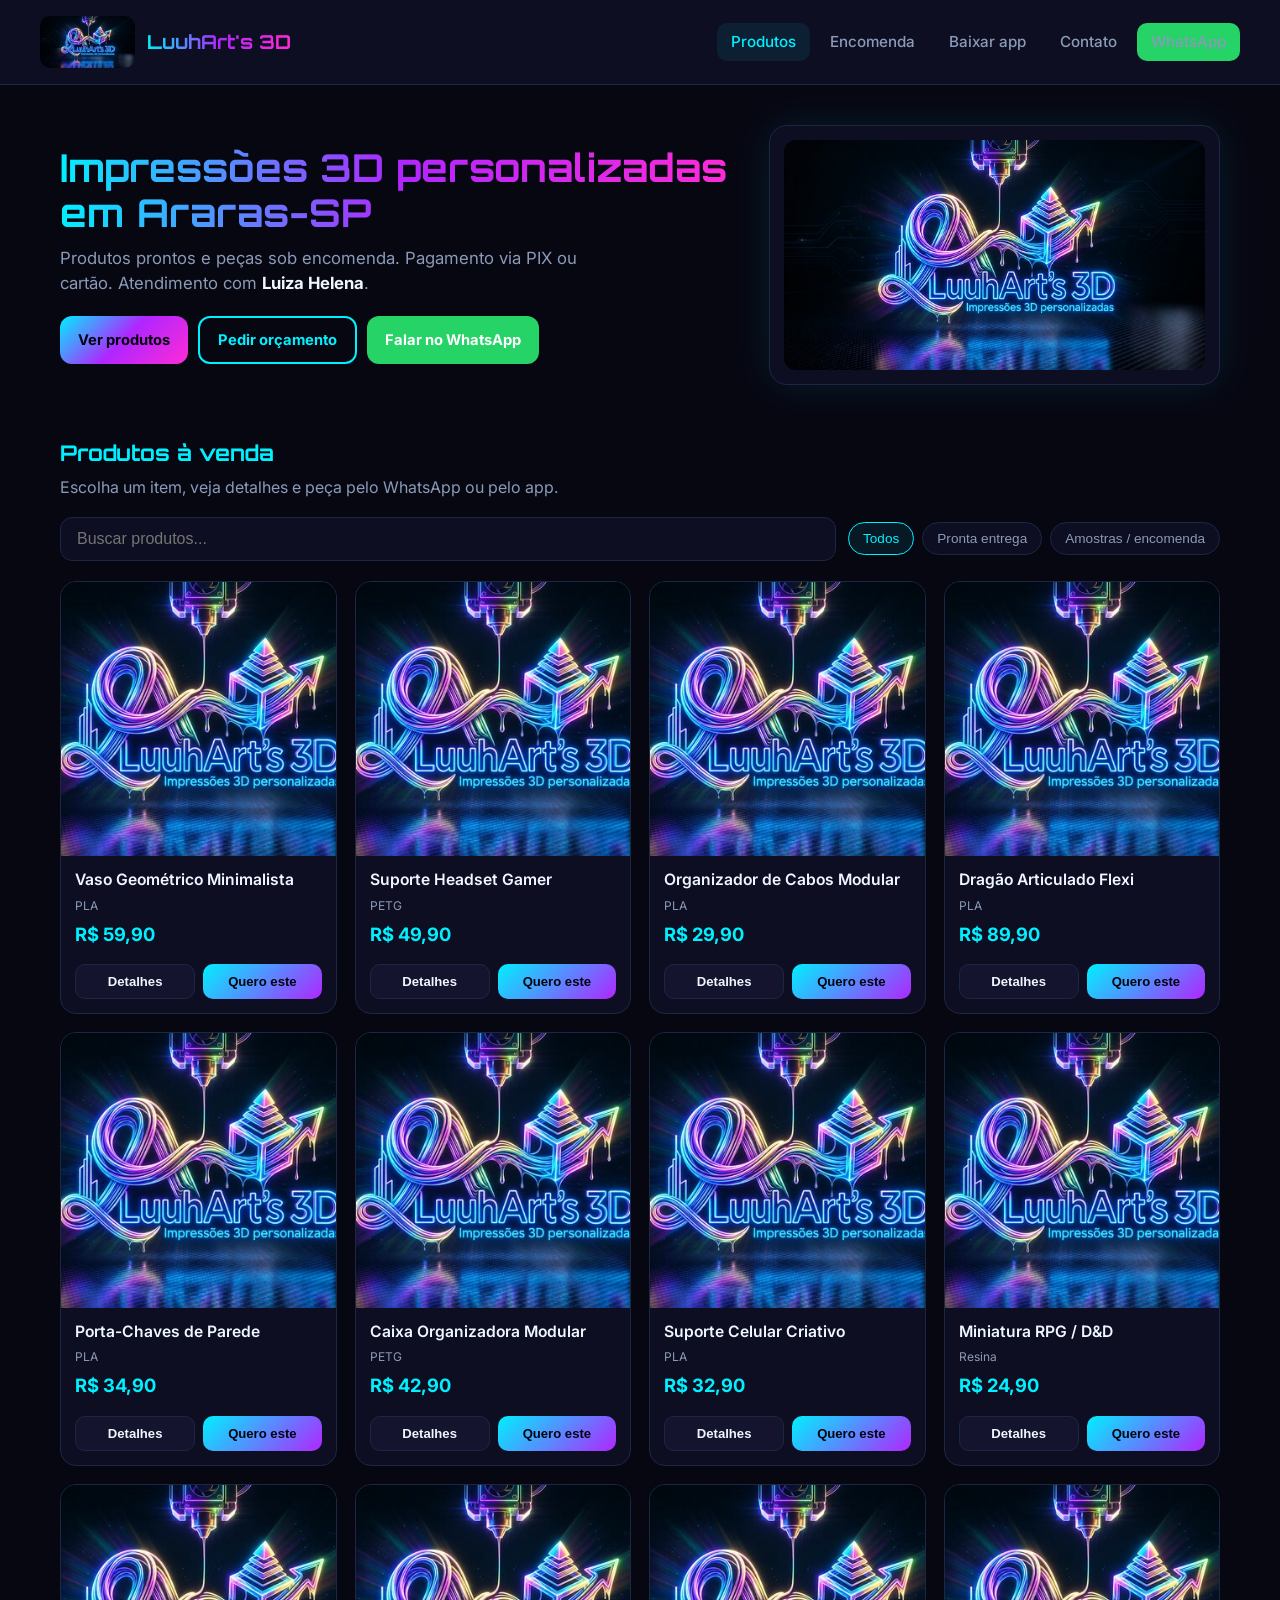
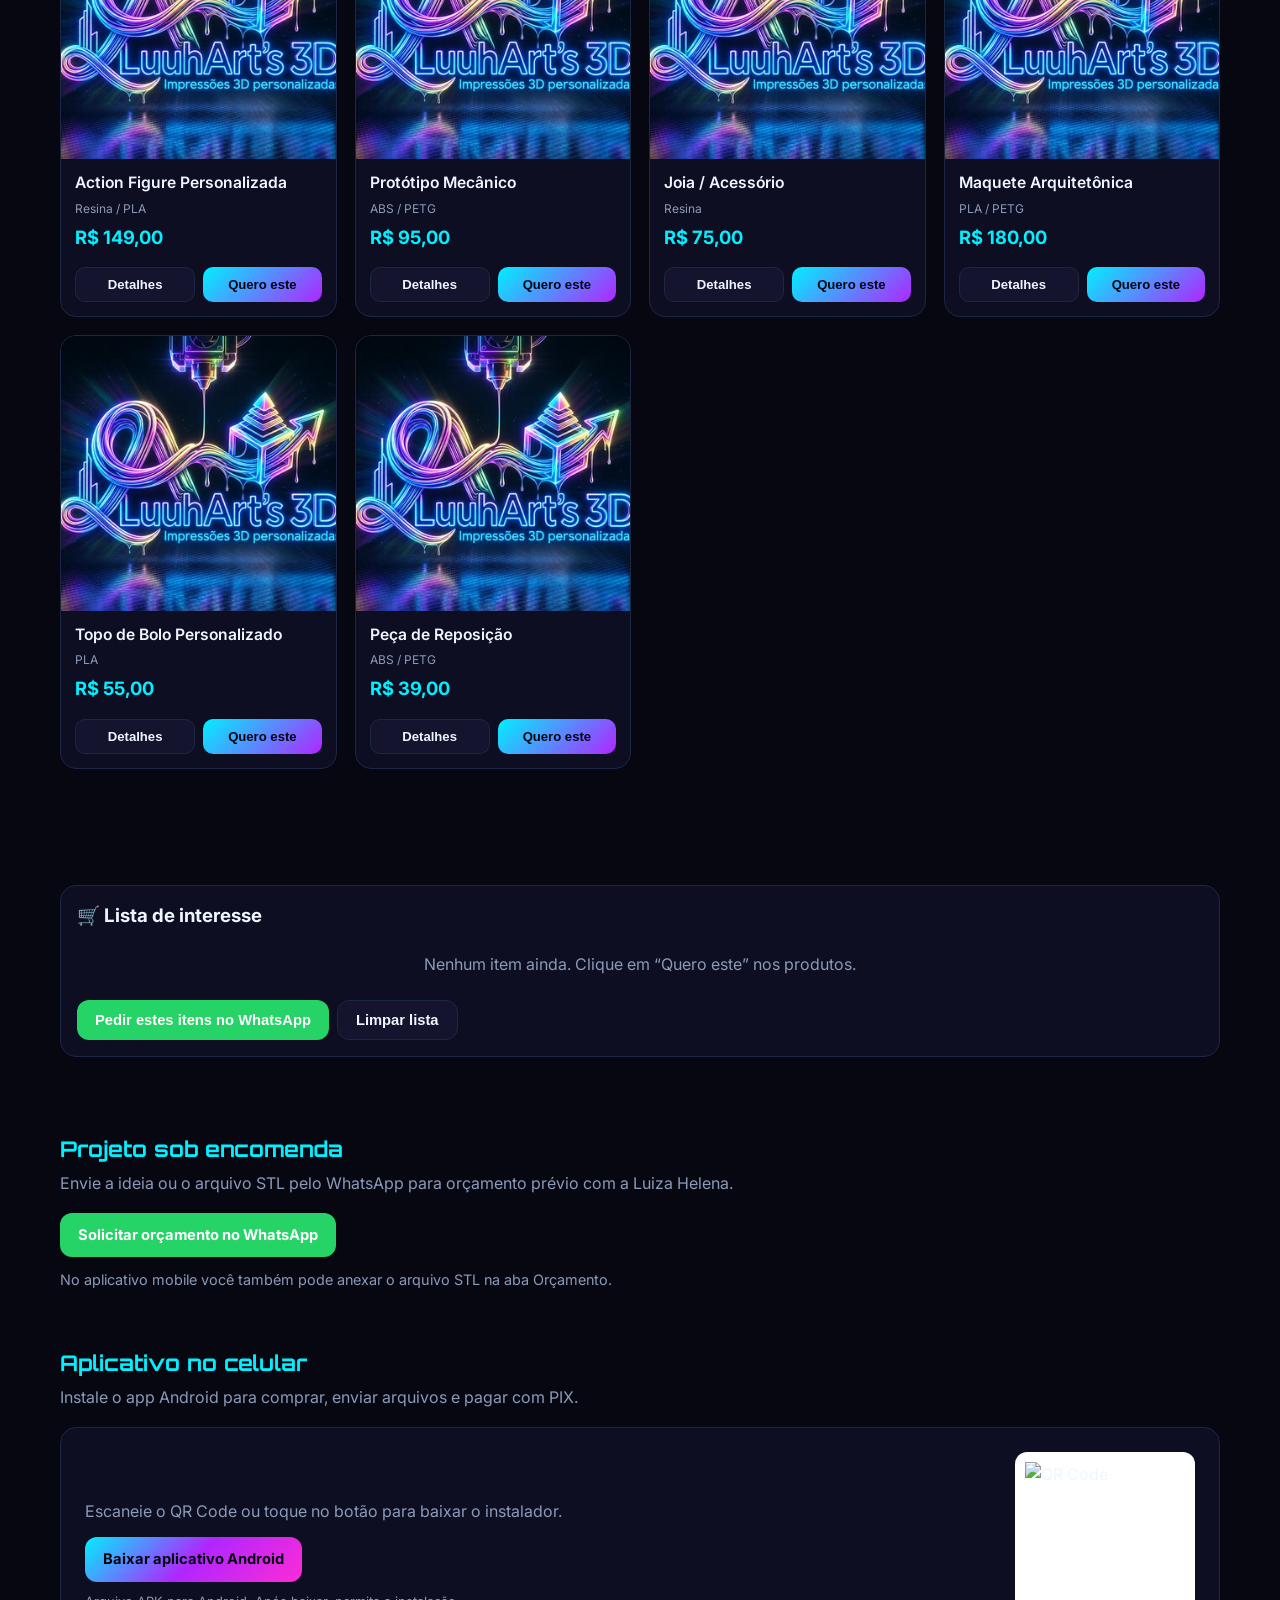
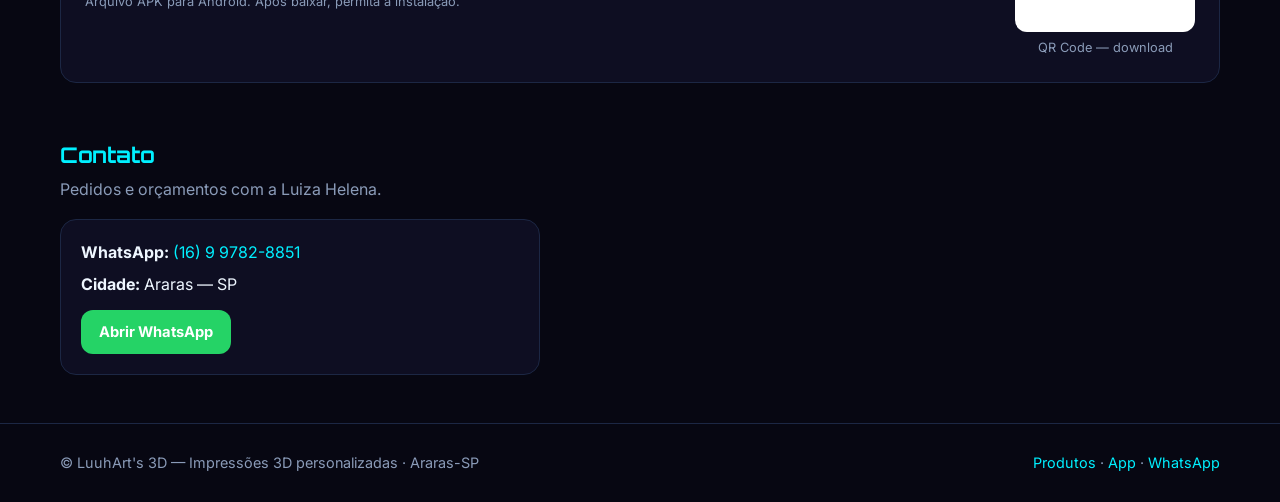
==== commit 1f52bebf: "Add files via upload" ====
--- a/index.html
+++ b/index.html
@@ -2,289 +2,362 @@
 <html lang="pt-BR">
 <head>
 <meta charset="UTF-8"/>
-<meta name="viewport" content="width=device-width,initial-scale=1,maximum-scale=1,user-scalable=no,viewport-fit=cover"/>
-<meta name="theme-color" content="#03030f"/>
-<link rel="manifest" href="manifest.webmanifest"/>
-<link rel="apple-touch-icon" href="icon-192.png"/>
-<meta name="mobile-web-app-capable" content="yes"/>
-<meta name="apple-mobile-web-app-capable" content="yes"/>
-<meta name="apple-mobile-web-app-title" content="LuuhArt's 3D"/>
-<title>LuuhArt's 3D — Impressões 3D personalizadas</title>
+<meta name="viewport" content="width=device-width, initial-scale=1"/>
+<title>LuuhArt's 3D | Loja de Impressões 3D — Araras/SP</title>
+<meta name="description" content="Loja de impressões 3D personalizadas. Produtos prontos, sob encomenda, PIX e cartão. Araras-SP."/>
 <link href="https://fonts.googleapis.com/css2?family=Inter:wght@400;500;600;700&family=Orbitron:wght@600;700&display=swap" rel="stylesheet"/>
-<link rel="stylesheet" href="styles.css"/>
+<style>
+:root{
+  --bg:#070712;--s:#0e0e22;--s2:#14142e;--cyan:#00f0ff;--purple:#b026ff;--pink:#ff2bd6;
+  --text:#eef6ff;--muted:#8a9bb8;--border:#1c2744;--ok:#25d366;
+}
+*{box-sizing:border-box;margin:0;padding:0}
+body{font-family:Inter,system-ui,sans-serif;background:var(--bg);color:var(--text);line-height:1.5}
+a{color:var(--cyan);text-decoration:none}
+img{max-width:100%;display:block}
+.container{max-width:1200px;margin:0 auto;padding:0 20px}
+
+/* Header scrolls with page — NOT sticky */
+.site-header{background:var(--s);border-bottom:1px solid var(--border)}
+.site-header .inner{display:flex;align-items:center;justify-content:space-between;gap:16px;padding:16px 0;flex-wrap:wrap}
+.brand{display:flex;align-items:center;gap:12px;color:var(--text)}
+.brand img{height:52px;width:auto;border-radius:10px}
+.brand-text{font-family:Orbitron,sans-serif;font-weight:700;font-size:1.2rem;
+  background:linear-gradient(90deg,var(--cyan),var(--purple),var(--pink));
+  -webkit-background-clip:text;-webkit-text-fill-color:transparent}
+.nav{display:flex;gap:6px;flex-wrap:wrap;align-items:center}
+.nav a{color:var(--muted);padding:8px 14px;border-radius:10px;font-weight:500;font-size:.95rem}
+.nav a:hover,.nav a.active{color:var(--cyan);background:rgba(0,240,255,.08)}
+.btn{display:inline-flex;align-items:center;justify-content:center;gap:8px;padding:11px 18px;border-radius:12px;font-weight:700;font-size:.92rem;border:none;cursor:pointer}
+.btn-grad{background:linear-gradient(135deg,var(--cyan),var(--purple),var(--pink));color:#050510}
+.btn-out{background:transparent;color:var(--cyan);border:2px solid var(--cyan)}
+.btn-wa{background:var(--ok);color:#fff}
+.btn-dark{background:var(--s2);color:var(--text);border:1px solid var(--border)}
+
+.hero{padding:40px 0 24px;display:grid;grid-template-columns:1.2fr .8fr;gap:32px;align-items:center}
+@media(max-width:900px){.hero{grid-template-columns:1fr}}
+.hero h1{font-family:Orbitron,sans-serif;font-size:clamp(1.6rem,3.5vw,2.4rem);line-height:1.15;margin-bottom:12px;
+  background:linear-gradient(90deg,var(--cyan),var(--purple),var(--pink));
+  -webkit-background-clip:text;-webkit-text-fill-color:transparent}
+.hero p{color:var(--muted);font-size:1.05rem;margin-bottom:20px;max-width:540px}
+.hero-card{background:var(--s);border:1px solid var(--border);border-radius:18px;padding:14px;box-shadow:0 0 40px rgba(0,240,255,.1)}
+.hero-card img{border-radius:12px;width:100%}
+
+.toolbar{display:flex;flex-wrap:wrap;gap:12px;align-items:center;margin:8px 0 20px}
+.search{flex:1;min-width:200px;background:var(--s);border:1px solid var(--border);border-radius:12px;padding:12px 16px;color:var(--text);font-size:1rem}
+.search:focus{outline:none;border-color:var(--cyan)}
+.chips{display:flex;gap:8px;flex-wrap:wrap}
+.chip{padding:8px 14px;border-radius:999px;background:var(--s);border:1px solid var(--border);color:var(--muted);cursor:pointer;font-size:.85rem}
+.chip.on{border-color:var(--cyan);color:var(--cyan);background:rgba(0,240,255,.08)}
+
+.grid{display:grid;grid-template-columns:repeat(4,1fr);gap:18px;padding-bottom:40px}
+@media(max-width:1100px){.grid{grid-template-columns:repeat(3,1fr)}}
+@media(max-width:800px){.grid{grid-template-columns:repeat(2,1fr)}}
+@media(max-width:480px){.grid{grid-template-columns:1fr}}
+
+.card{background:var(--s);border:1px solid var(--border);border-radius:16px;overflow:hidden;display:flex;flex-direction:column;transition:transform .15s,box-shadow .15s;cursor:pointer}
+.card:hover{transform:translateY(-3px);box-shadow:0 8px 28px rgba(0,240,255,.12);border-color:rgba(0,240,255,.35)}
+.card .img{aspect-ratio:1;background:var(--s2);display:flex;align-items:center;justify-content:center;overflow:hidden;position:relative}
+.card .img img{width:100%;height:100%;object-fit:cover}
+.card .badge{position:absolute;top:10px;left:10px;background:linear-gradient(90deg,var(--cyan),var(--purple));color:#050510;font-size:.7rem;font-weight:700;padding:4px 10px;border-radius:999px}
+.card .body{padding:14px;display:flex;flex-direction:column;gap:6px;flex:1}
+.card h3{font-size:.98rem;font-weight:600;line-height:1.3}
+.card .mat{font-size:.75rem;color:var(--muted)}
+.card .price{font-size:1.15rem;font-weight:700;color:var(--cyan);margin-top:auto}
+.card .actions{display:flex;gap:8px;margin-top:10px}
+.card .actions button{flex:1;padding:9px;border-radius:10px;font-weight:600;font-size:.82rem;cursor:pointer;border:none}
+.card .buy{background:linear-gradient(135deg,var(--cyan),var(--purple));color:#050510}
+.card .detail{background:var(--s2);color:var(--text);border:1px solid var(--border)!important}
+
+section{padding:28px 0}
+section h2{font-family:Orbitron,sans-serif;font-size:1.35rem;color:var(--cyan);margin-bottom:6px}
+section .sub{color:var(--muted);margin-bottom:18px}
+
+.cart-bar{background:var(--s);border:1px solid var(--border);border-radius:16px;padding:16px;margin:20px 0}
+.cart-bar h3{margin-bottom:10px}
+.cart-item{display:flex;justify-content:space-between;gap:12px;padding:8px 0;border-bottom:1px solid var(--border);font-size:.92rem}
+.cart-total{font-size:1.2rem;font-weight:700;color:var(--cyan);margin-top:12px}
+.empty{color:var(--muted);text-align:center;padding:40px}
+
+/* Modal produto */
+.modal{position:fixed;inset:0;background:rgba(0,0,0,.7);display:none;align-items:center;justify-content:center;z-index:100;padding:16px}
+.modal.on{display:flex}
+.modal-box{background:var(--s);border:1px solid var(--border);border-radius:18px;max-width:720px;width:100%;max-height:90vh;overflow:auto;display:grid;grid-template-columns:1fr 1fr;gap:0}
+@media(max-width:640px){.modal-box{grid-template-columns:1fr}}
+.modal-box .mi{background:var(--s2);min-height:220px;display:flex;align-items:center;justify-content:center}
+.modal-box .mi img{width:100%;height:100%;object-fit:cover}
+.modal-box .md{padding:22px}
+.modal-box .close{float:right;background:transparent;border:none;color:var(--muted);font-size:1.4rem;cursor:pointer}
+
+footer{border-top:1px solid var(--border);padding:28px 0;margin-top:20px;color:var(--muted);font-size:.9rem}
+footer .row{display:flex;flex-wrap:wrap;justify-content:space-between;gap:12px}
+
+.download-box{display:grid;grid-template-columns:1fr auto;gap:24px;align-items:center;background:var(--s);border:1px solid var(--border);border-radius:16px;padding:24px}
+@media(max-width:700px){.download-box{grid-template-columns:1fr;text-align:center}}
+.qr{background:#fff;padding:10px;border-radius:12px;display:inline-block}
+.qr img{width:160px;height:160px}
+</style>
 </head>
 <body>
-<div class="logo-hero"><img id="hero-logo" src="logo.jpg" alt="LuuhArt's 3D"/></div>
-<div class="brand-bar">
-  <div class="brand-text">
-    <h1 id="txt-brand">LuuhArt's 3D</h1>
-    <div class="sub" id="txt-tagline">Impressões 3D personalizadas</div>
+<header class="site-header">
+  <div class="container inner">
+    <a class="brand" href="./">
+      <img src="logo.jpg" alt="LuuhArt's 3D"/>
+      <span class="brand-text">LuuhArt's 3D</span>
+    </a>
+    <nav class="nav">
+      <a href="#produtos" class="active">Produtos</a>
+      <a href="#encomenda">Encomenda</a>
+      <a href="#app">Baixar app</a>
+      <a href="#contato">Contato</a>
+      <a class="btn btn-wa" href="https://wa.me/5516997828851?text=Ol%C3%A1%20Luiza%20Helena!%20Vim%20pelo%20site%20LuuhArt%27s%203D" target="_blank" rel="noopener">WhatsApp</a>
+    </nav>
   </div>
-  <div class="brand-actions">
-    <button class="icon-btn" id="admin-btn" title="Configurações">⚙️</button>
-    <button class="cart-btn" id="cart-btn">🛒<span class="cart-count" id="cart-count">0</span></button>
+</header>
+
+<main class="container">
+  <div class="hero">
+    <div>
+      <h1>Impressões 3D personalizadas em Araras-SP</h1>
+      <p>Produtos prontos e peças sob encomenda. Pagamento via PIX ou cartão. Atendimento com <strong style="color:var(--text)">Luiza Helena</strong>.</p>
+      <div style="display:flex;flex-wrap:wrap;gap:10px">
+        <a class="btn btn-grad" href="#produtos">Ver produtos</a>
+        <a class="btn btn-out" href="#encomenda">Pedir orçamento</a>
+        <a class="btn btn-wa" href="https://wa.me/5516997828851" target="_blank" rel="noopener">Falar no WhatsApp</a>
+      </div>
+    </div>
+    <div class="hero-card"><img src="logo.jpg" alt="LuuhArt's 3D"/></div>
+  </div>
+
+  <section id="produtos">
+    <h2>Produtos à venda</h2>
+    <p class="sub">Escolha um item, veja detalhes e peça pelo WhatsApp ou pelo app.</p>
+    <div class="toolbar">
+      <input class="search" id="q" type="search" placeholder="Buscar produtos..."/>
+      <div class="chips" id="chips">
+        <button type="button" class="chip on" data-f="all">Todos</button>
+        <button type="button" class="chip" data-f="venda">Pronta entrega</button>
+        <button type="button" class="chip" data-f="amostra">Amostras / encomenda</button>
+      </div>
+    </div>
+    <div class="grid" id="grid"></div>
+  </section>
+
+  <section>
+    <div class="cart-bar" id="cart-box">
+      <h3>🛒 Lista de interesse</h3>
+      <div id="cart-list"><p class="empty" style="padding:12px">Nenhum item ainda. Clique em “Quero este” nos produtos.</p></div>
+      <div class="cart-total" id="cart-total"></div>
+      <div style="margin-top:12px;display:flex;flex-wrap:wrap;gap:8px">
+        <button type="button" class="btn btn-wa" id="btn-wa-cart">Pedir estes itens no WhatsApp</button>
+        <button type="button" class="btn btn-dark" id="btn-clear-cart">Limpar lista</button>
+      </div>
+    </div>
+  </section>
+
+  <section id="encomenda">
+    <h2>Projeto sob encomenda</h2>
+    <p class="sub">Envie a ideia ou o arquivo STL pelo WhatsApp para orçamento prévio com a Luiza Helena.</p>
+    <a class="btn btn-wa" href="https://wa.me/5516997828851?text=Ol%C3%A1%20Luiza!%20Quero%20um%20or%C3%A7amento%20de%20impress%C3%A3o%203D%20sob%20encomenda." target="_blank" rel="noopener">Solicitar orçamento no WhatsApp</a>
+    <p style="margin-top:12px;color:var(--muted);font-size:.9rem">No aplicativo mobile você também pode anexar o arquivo STL na aba Orçamento.</p>
+  </section>
+
+  <section id="app">
+    <h2>Aplicativo no celular</h2>
+    <p class="sub">Instale o app Android para comprar, enviar arquivos e pagar com PIX.</p>
+    <div class="download-box">
+      <div>
+        <p style="color:var(--muted);margin-bottom:14px">Escaneie o QR Code ou toque no botão para baixar o instalador.</p>
+        <a class="btn btn-grad" id="btn-apk" href="/releases/download" onclick="return openApk(event)">Baixar aplicativo Android</a>
+        <p style="margin-top:10px;font-size:.8rem;color:var(--muted)">Arquivo APK para Android. Após baixar, permita a instalação.</p>
+      </div>
+      <div>
+        <div class="qr"><img id="qr-img" alt="QR Code" width="160" height="160"/></div>
+        <p style="text-align:center;font-size:.8rem;color:var(--muted);margin-top:6px">QR Code — download</p>
+      </div>
+    </div>
+  </section>
+
+  <section id="contato">
+    <h2>Contato</h2>
+    <p class="sub">Pedidos e orçamentos com a Luiza Helena.</p>
+    <div style="background:var(--s);border:1px solid var(--border);border-radius:16px;padding:20px;max-width:480px">
+      <p><strong>WhatsApp:</strong> <a href="https://wa.me/5516997828851">(16) 9 9782-8851</a></p>
+      <p style="margin-top:8px"><strong>Cidade:</strong> Araras — SP</p>
+      <a class="btn btn-wa" style="margin-top:14px" href="https://wa.me/5516997828851" target="_blank" rel="noopener">Abrir WhatsApp</a>
+    </div>
+  </section>
+</main>
+
+<footer>
+  <div class="container row">
+    <div>© LuuhArt's 3D — Impressões 3D personalizadas · Araras-SP</div>
+    <div>
+      <a href="#produtos">Produtos</a> ·
+      <a href="#app">App</a> ·
+      <a href="https://wa.me/5516997828851">WhatsApp</a>
+    </div>
+  </div>
+</footer>
+
+<div class="modal" id="modal">
+  <div class="modal-box">
+    <div class="mi"><img id="m-img" alt=""/></div>
+    <div class="md">
+      <button type="button" class="close" id="m-close">✕</button>
+      <h2 id="m-title" style="margin-bottom:8px"></h2>
+      <p id="m-mat" style="color:var(--muted);font-size:.85rem"></p>
+      <p id="m-desc" style="margin:12px 0;color:var(--muted)"></p>
+      <p id="m-price" style="font-size:1.4rem;font-weight:700;color:var(--cyan)"></p>
+      <button type="button" class="btn btn-grad" id="m-add" style="margin-top:14px;width:100%">Quero este</button>
+    </div>
   </div>
 </div>
 
-<main class="app-content">
-<section id="tab-produtos" class="tab-panel active">
-  <div class="section-header"><h2 id="txt-prod-t">Produtos à Venda</h2><p id="txt-prod-s">Peças prontas — entrega rápida</p></div>
-  <div class="search-bar"><input type="search" id="search-produtos" placeholder="Buscar produtos..."/></div>
-  <div class="products-grid" id="produtos-grid"></div>
-</section>
-
-<section id="tab-amostras" class="tab-panel">
-  <div class="section-header"><h2 id="txt-amo-t">Modelos de Amostra</h2><p id="txt-amo-s">Sob encomenda — personalize o seu</p></div>
-  <div class="products-grid" id="amostras-grid"></div>
-</section>
-
-<section id="tab-upload" class="tab-panel">
-  <div class="section-header">
-    <h2 id="txt-up-t">Orçamento por Encomenda</h2>
-    <p id="txt-up-s">Envie o arquivo 3D (STL/OBJ) + descrição do que precisa</p>
-  </div>
-  <div class="upload-card">
-    <p class="hint" style="margin-bottom:12px;line-height:1.4">
-      Esta área é para <strong>projetos personalizados</strong>. Envie o arquivo STL (ou OBJ/3MF),
-      explique o que quer, como quer e a quantidade. Nós respondemos com o <strong>orçamento prévio</strong>
-      pelo WhatsApp (Luiza Helena).
-    </p>
-    <div class="upload-zone" id="upload-zone">
-      <div style="font-size:2.2rem">📁</div>
-      <p><strong>Anexar arquivo 3D</strong></p>
-      <p class="hint">STL, OBJ, 3MF, STEP — até 50 MB cada</p>
-      <input type="file" id="file-input" accept=".stl,.obj,.3mf,.step,.stp,.zip" multiple hidden/>
-    </div>
-    <div id="file-list"></div>
-    <form id="upload-form">
-      <label>O que você quer? (descrição detalhada) *</label>
-      <textarea id="upload-desc" rows="4" required placeholder="Ex: Preciso de 3 unidades do suporte na cor preta fosca, material PETG, com o logo da empresa gravado na base. Altura aproximada 12 cm..."></textarea>
-      <label>Quantidade *</label>
-      <input type="number" id="upload-qtd" min="1" value="1" required/>
-      <label>Material preferido</label>
-      <select id="upload-material"><option>PLA</option><option>PETG</option><option>ABS</option><option>Resina</option><option>TPU (flexível)</option><option>Não sei — indiquem o melhor</option></select>
-      <label>Cor / acabamento</label>
-      <input type="text" id="upload-cor" placeholder="Preto fosco, branco, transparente..."/>
-      <label>Seu nome</label>
-      <input type="text" id="upload-nome" placeholder="Para identificarmos o pedido"/>
-      <label>WhatsApp para retorno do orçamento</label>
-      <input type="tel" id="upload-tel" placeholder="(16) 99999-9999"/>
-      <button type="submit" class="btn-primary">Solicitar Orçamento Prévia</button>
-    </form>
-    <div id="orc-wa-panel" class="orc-wa-panel hidden">
-      <p style="font-weight:700;color:var(--cyan);margin-bottom:8px">✅ Orçamento registrado no admin!</p>
-      <p class="hint" style="margin-bottom:12px">Toque no botão abaixo para avisar a Luiza no WhatsApp (texto do pedido + nome do arquivo).</p>
-      <a id="orc-wa-link" class="btn-wa-send" href="#" target="_blank" rel="noopener">📱 Enviar aviso no WhatsApp</a>
-      <button type="button" class="btn-secondary" id="orc-wa-close" style="width:100%;margin-top:10px">Fechar</button>
-    </div>
-    <p class="hint" style="margin-top:12px;text-align:center">
-      Após enviar, você pode falar direto no WhatsApp com a Luiza Helena:<br/>
-      <a href="https://wa.me/5516997828851?text=Ol%C3%A1%20Luiza!%20Enviei%20um%20arquivo%20para%20or%C3%A7amento%20no%20app%20LuuhArt%27s%203D." target="_blank" rel="noopener" style="color:var(--cyan)">📱 (16) 99782-8851</a>
-    </p>
-  </div>
-</section>
-
-<section id="tab-pagamento" class="tab-panel">
-  <div class="section-header"><h2 id="txt-pag-t">Carrinho & Pagamento</h2><p id="txt-pag-s">PIX à vista ou cartão até 12x (Ton)</p></div>
-  <div id="cart-empty" class="empty"><div style="font-size:3rem">🛒</div><p>Carrinho vazio</p><button class="btn-secondary" onclick="switchTab('produtos')">Ver produtos</button></div>
-  <div id="cart-content" class="hidden">
-    <div id="cart-items"></div>
-    <div class="summary">
-      <div class="row"><span>Subtotal</span><span id="subtotal">R$ 0,00</span></div>
-      <div class="row"><span>Frete SEDEX (pago pelo cliente)</span><span id="frete-val">Calcular ↓</span></div>
-      <div class="row total"><span>Total produtos</span><span id="total">R$ 0,00</span></div>
-    </div>
-
-    <div class="frete-box">
-      <strong style="color:var(--cyan)">📦 Calcular frete SEDEX (Correios)</strong>
-      <label>CEP de destino</label>
-      <input type="text" id="frete-cep" placeholder="00000-000" maxlength="9"/>
-      <button type="button" class="btn-secondary" id="btn-calc-frete" style="width:100%;margin-top:8px">Calcular SEDEX</button>
-      <div class="result" id="frete-result"></div>
-      <p class="note">Estimativa baseada em tabela pública. O valor final do SEDEX é pago por você nos Correios. <a href="https://www.correios.com.br/enviar/calculador-remoto-de-precos-e-prazos" target="_blank" rel="noopener" style="color:var(--cyan)">Abrir calculadora oficial</a></p>
-    </div>
-
-    <form id="checkout-form" class="checkout">
-      <h3>Dados cadastrais</h3>
-      <label>Nome completo *</label><input id="cli-nome" required placeholder="Seu nome"/>
-      <label>E-mail *</label><input type="email" id="cli-email" required placeholder="seu@email.com"/>
-      <label>Telefone / WhatsApp *</label><input type="tel" id="cli-tel" required placeholder="(19) 99999-9999"/>
-      <label>CPF (opcional)</label><input id="cli-cpf" placeholder="000.000.000-00"/>
-
-      <h3>Endereço de entrega (SEDEX)</h3>
-      <label>CEP *</label><input id="cli-cep" required placeholder="00000-000" maxlength="9"/>
-      <div class="two"><div><label>Rua *</label><input id="cli-rua" required/></div><div><label>Nº *</label><input id="cli-num" required/></div></div>
-      <label>Complemento</label><input id="cli-comp" placeholder="Apto, bloco..."/>
-      <div class="two"><div><label>Bairro *</label><input id="cli-bairro" required/></div><div><label>Cidade *</label><input id="cli-cidade" required/></div></div>
-      <label>UF *</label>
-      <select id="cli-uf" required><option value="">Selecione</option>
-        <option>AC</option><option>AL</option><option>AP</option><option>AM</option><option>BA</option><option>CE</option><option>DF</option><option>ES</option><option>GO</option><option>MA</option><option>MT</option><option>MS</option><option>MG</option><option>PA</option><option>PB</option><option>PR</option><option>PE</option><option>PI</option><option>RJ</option><option>RN</option><option>RS</option><option>RO</option><option>RR</option><option>SC</option><option selected>SP</option><option>SE</option><option>TO</option>
-      </select>
-
-      <h3>Forma de pagamento</h3>
-      <label class="pay-opt"><input type="radio" name="pagamento" value="pix" checked/><div class="pay-card"><span>💚</span><div><strong>PIX à vista</strong><br/><small>QR Code da maquininha Ton</small></div></div></label>
-      <label class="pay-opt"><input type="radio" name="pagamento" value="cartao"/><div class="pay-card"><span>💳</span><div><strong>Cartão de crédito</strong><br/><small>Parcelado em até 12x na Ton</small></div></div></label>
-      <label class="pay-opt"><input type="radio" name="pagamento" value="link"/><div class="pay-card"><span>🔗</span><div><strong>Link de pagamento Ton</strong><br/><small>Aberto no ato da compra</small></div></div></label>
-
-      <div id="pix-area" class="pay-detail">
-        <p class="hint">Escaneie o QR ou copie o código PIX com o <strong>valor exato do carrinho</strong>:</p>
-        <p id="pix-valor" style="color:var(--cyan);font-weight:700;margin:8px 0">Valor do PIX: R$ 0,00</p>
-        <div class="qr-box"><img id="pix-qr" width="180" height="180" alt="QR PIX"/></div>
-        <button type="button" class="btn-secondary" id="btn-copy-pix" style="width:100%">📋 Copiar código PIX</button>
-        <p class="hint" style="margin-top:8px">Chave: <code style="color:var(--cyan)">20df61f4-a128-48e2-86a2-63c904946f84</code></p>
-      </div>
-      <div id="cartao-area" class="pay-detail hidden">
-        <p class="hint">Após confirmar o pedido, o pagamento será processado na maquininha Ton (até 12x).</p>
-        <label>Parcelas</label>
-        <select id="parcelas"><option value="1">1x sem juros</option><option value="2">2x</option><option value="3">3x</option><option value="4">4x</option><option value="6">6x</option><option value="12">12x</option></select>
-      </div>
-      <div id="link-area" class="pay-detail hidden">
-        <p class="hint">Link oficial da maquininha Ton — o valor final é o do link:</p>
-        <a class="btn-link" href="https://payment-link-v3.ton.com.br/pl_gEAvrKdQaDV32Nnte9sY43Ojl9zbW70L" target="_blank" rel="noopener">Abrir Link de Pagamento Ton</a>
-      </div>
-
-      <button type="submit" class="btn-primary">Confirmar Pedido</button>
-    </form>
-  </div>
-</section>
-
-<div id="product-detail" class="detail hidden">
-  <button class="back" id="detail-back">← Voltar</button>
-  <div class="detail-img"><img id="detail-image" alt=""/></div>
-  <div class="detail-body">
-    <h2 id="detail-title"></h2>
-    <p class="price" id="detail-price"></p>
-    <p class="desc" id="detail-desc"></p>
-    <div class="tags" id="detail-meta"></div>
-    <div class="qty-sel"><button type="button" id="qty-minus">−</button><span id="qty-value">1</span><button type="button" id="qty-plus">+</button></div>
-    <button class="btn-primary" id="btn-add-cart">Adicionar ao Carrinho</button>
-    <button class="btn-outline" id="btn-buy-now">Comprar Agora</button>
-  </div>
-</div>
-
-<div id="admin-panel" class="admin hidden">
-  <div class="admin-head"><h2>⚙️ Configurações</h2><button class="back" id="admin-close">✕</button></div>
-  <div class="admin-tabs">
-    <button class="admin-tab active" data-atab="produtos">Produtos</button>
-    <button class="admin-tab" data-atab="aparencia">Aparência</button>
-    <button class="admin-tab" data-atab="textos">Textos</button>
-    <button class="admin-tab" data-atab="loja">Loja/Frete</button>
-    <button class="admin-tab" data-atab="orcamentos">Orçamentos</button>
-    <button class="admin-tab" data-atab="export">Backup</button>
-  </div>
-  <div id="atab-produtos" class="atab">
-    <button class="btn-primary" id="btn-new-product">+ Novo Produto</button>
-    <div id="admin-product-list" style="margin-top:12px"></div>
-  </div>
-  <div id="atab-aparencia" class="atab hidden">
-    <div class="sg">
-      <h4>Logo (topo)</h4>
-      <label>URL da logo</label><input type="url" id="set-logo-url" placeholder="https://..."/>
-      <label>Ou enviar imagem</label><input type="file" id="set-logo-file" accept="image/*"/>
-      <img id="set-logo-preview" style="max-width:100%;max-height:100px;margin-top:8px;border-radius:8px" alt=""/>
-    </div>
-    <div class="sg">
-      <h4>Cores</h4>
-      <div class="color-row"><label>Fundo</label><input type="color" id="c-bg" value="#03030f"/></div>
-      <div class="color-row"><label>Superfície</label><input type="color" id="c-surface" value="#0a0a1c"/></div>
-      <div class="color-row"><label>Cyan</label><input type="color" id="c-cyan" value="#00f0ff"/></div>
-      <div class="color-row"><label>Roxo</label><input type="color" id="c-purple" value="#b026ff"/></div>
-      <div class="color-row"><label>Rosa</label><input type="color" id="c-pink" value="#ff2bd6"/></div>
-      <div class="color-row"><label>Texto</label><input type="color" id="c-text" value="#eef6ff"/></div>
-    </div>
-    <button class="btn-primary" id="btn-save-aparencia">Salvar Aparência</button>
-  </div>
-  <div id="atab-textos" class="atab hidden">
-    <div class="sg">
-      <h4>Textos do app</h4>
-      <label>Nome da marca</label><input id="set-brand"/>
-      <label>Slogan</label><input id="set-tagline"/>
-      <label>Título produtos</label><input id="set-prod-t"/>
-      <label>Sub produtos</label><input id="set-prod-s"/>
-      <label>Título amostras</label><input id="set-amo-t"/>
-      <label>Sub amostras</label><input id="set-amo-s"/>
-      <label>Título upload</label><input id="set-up-t"/>
-      <label>Sub upload</label><input id="set-up-s"/>
-      <label>Título pagamento</label><input id="set-pag-t"/>
-      <label>Sub pagamento</label><input id="set-pag-s"/>
-    </div>
-    <button class="btn-primary" id="btn-save-textos">Salvar Textos</button>
-  </div>
-  <div id="atab-loja" class="atab hidden">
-    <div class="sg">
-      <h4>Frete / Correios</h4>
-      <label>CEP de origem (sua loja)</label><input id="set-cep-origem" placeholder="13610-000"/>
-      <label>Peso médio do pacote (kg)</label><input type="number" id="set-peso" step="0.1" value="0.5"/>
-      <label>Taxa base estimada SEDEX (R$)</label><input type="number" id="set-frete-base" step="0.01" value="25"/>
-      <label>Multiplicador por distância</label><input type="number" id="set-frete-mult" step="0.1" value="1.2"/>
-      <p class="hint" style="margin-top:8px">A calculadora usa tabela estimada + link oficial dos Correios. Ajuste os valores conforme sua região.</p>
-    </div>
-    <div class="sg">
-      <h4>Pagamento Ton</h4>
-      <label>Link de pagamento Ton</label><input id="set-ton-link" placeholder="https://payment-link-v3.ton.com.br/..."/>
-      <label>Código PIX (copia e cola)</label><textarea id="set-pix-payload" rows="3"></textarea>
-      <label>Chave PIX</label><input id="set-pix-key"/>
-      <label>WhatsApp (somente números com DDI)</label><input id="set-whatsapp" placeholder="5516997828851"/>
-      <label>Nome no WhatsApp</label><input id="set-whatsapp-name" placeholder="Luiza Helena"/>
-      <label>Cidade de origem</label><input id="set-cidade" placeholder="Araras-SP"/>
-    </div>
-    <div class="sg">
-      <h4>Senha admin</h4>
-      <label>Nova senha</label><input type="password" id="set-admin-pass" placeholder="deixe em branco para manter"/>
-    </div>
-    <button class="btn-primary" id="btn-save-loja">Salvar Loja</button>
-  </div>
-  <div id="atab-orcamentos" class="atab hidden">
-    <p class="hint" style="margin-bottom:12px">Pedidos de orçamento com arquivos. Baixe o STL aqui ou pelo link enviado no WhatsApp.</p>
-    <button class="btn-secondary" id="btn-refresh-orc" style="width:100%;margin-bottom:10px">🔄 Atualizar lista</button>
-    <div id="admin-orc-list"></div>
-  </div>
-  <div id="atab-export" class="atab hidden">
-    <p class="hint">Exporte ou importe produtos + configurações (JSON).</p>
-    <button class="btn-primary" id="btn-export">⬇️ Exportar backup</button>
-    <label class="btn-secondary" style="display:block;text-align:center;margin-top:10px;padding:12px">⬆️ Importar JSON<input type="file" id="import-json" accept=".json" hidden/></label>
-    <p class="hint" style="margin-top:14px">Senha atual padrão: <code>luarts2026</code></p>
-  </div>
-</div>
-
-<div id="edit-modal" class="modal hidden">
-  <div class="modal-box edit-modal">
-    <h2 id="edit-title">Produto</h2>
-    <form id="edit-form">
-      <input type="hidden" id="edit-id"/>
-      <label>Nome *</label><input id="edit-nome" required/>
-      <label>Preço (R$) *</label><input type="number" id="edit-preco" step="0.01" min="0" required/>
-      <label>Categoria</label><select id="edit-cat"><option value="venda">À venda</option><option value="amostra">Amostra</option></select>
-      <label>Material</label><input id="edit-material"/>
-      <label>Badge</label><input id="edit-badge" placeholder="Mais vendido..."/>
-      <label>Descrição</label><textarea id="edit-desc" rows="3"></textarea>
-      <label>URL imagem</label><input type="url" id="edit-img"/>
-      <label>Ou enviar imagem</label><input type="file" id="edit-img-file" accept="image/*"/>
-      <div id="edit-preview"></div>
-      <label>Estoque</label><input type="number" id="edit-stock" min="0" value="10"/>
-      <label>Peso (kg) p/ frete</label><input type="number" id="edit-peso" step="0.05" value="0.3"/>
-      <div class="edit-actions"><button type="button" class="btn-secondary" id="edit-cancel">Cancelar</button><button type="submit" class="btn-primary">Salvar</button></div>
-    </form>
-  </div>
-</div>
-</main>
-
-<a id="wa-float" class="wa-float" href="https://wa.me/5516997828851?text=Ol%C3%A1%20Luiza%20Helena!%20Gostaria%20de%20fazer%20um%20pedido%20na%20LuuhArt%27s%203D." target="_blank" rel="noopener" title="WhatsApp">📱</a>
-<nav class="bottom-nav">
-  <button class="nav-item active" data-tab="produtos"><span class="nav-icon">🛍️</span>Produtos</button>
-  <button class="nav-item" data-tab="amostras"><span class="nav-icon">📐</span>Amostras</button>
-  <button class="nav-item" data-tab="upload"><span class="nav-icon">📐</span>Orçamento</button>
-  <button class="nav-item" data-tab="pagamento"><span class="nav-icon">💳</span>Pagar</button>
-</nav>
-<div id="toast" class="toast hidden"></div>
-<div id="success-modal" class="modal hidden"><div class="modal-box"><div style="font-size:2.8rem">✅</div><h2>Pedido registrado!</h2><p id="success-msg"></p><button class="btn-primary" onclick="closeSuccess()">Continuar</button></div></div>
-<script src="app.js"></script>
 <script>
-if ("serviceWorker" in navigator) {
-  window.addEventListener("load", function () {
-    navigator.serviceWorker.register("./sw.js").catch(function (e) { console.warn("SW", e); });
+/* Produtos (mesma base do app — editável depois no painel do app) */
+const PRODUCTS = [
+  {id:1,nome:"Vaso Geométrico Minimalista",preco:59.90,material:"PLA",desc:"Vaso decorativo geométrico moderno. Ideal para suculentas ou decoração. Acabamento fosco.",categoria:"venda",badge:"Pronta entrega",stock:15,peso:0.25,img:"https://images.unsplash.com/photo-1485955900004-4fefcb7d75d4?w=400&h=400&fit=crop"},
+  {id:2,nome:"Suporte Headset Gamer",preco:49.90,material:"PETG",desc:"Suporte ergonômico para fones. Base estável, várias cores sob consulta.",categoria:"venda",badge:"Mais vendido",stock:22,peso:0.2,img:"https://images.unsplash.com/photo-1546435770-a3e426bf472b?w=400&h=400&fit=crop"},
+  {id:3,nome:"Organizador de Cabos Modular",preco:29.90,material:"PLA",desc:"Kit organizador para USB, HDMI e carregadores. Mesa limpa.",categoria:"venda",badge:"",stock:40,peso:0.1,img:"https://images.unsplash.com/photo-1558618666-fcd25c85cd64?w=400&h=400&fit=crop"},
+  {id:4,nome:"Dragão Articulado Flexi",preco:89.90,material:"PLA",desc:"Dragão articulado (flexi) com movimento realista. Colecionável.",categoria:"venda",badge:"Destaque",stock:10,peso:0.15,img:"https://images.unsplash.com/photo-1614726365723-49cfaee6394c?w=400&h=400&fit=crop"},
+  {id:5,nome:"Porta-Chaves de Parede",preco:34.90,material:"PLA",desc:"5 ganchos, design minimalista para entrada.",categoria:"venda",badge:"",stock:18,peso:0.12,img:"https://images.unsplash.com/photo-1586023492125-27b2c045efd7?w=400&h=400&fit=crop"},
+  {id:6,nome:"Caixa Organizadora Modular",preco:42.90,material:"PETG",desc:"Caixa empilhável com tampa. Resistente.",categoria:"venda",badge:"Novo",stock:20,peso:0.3,img:"https://images.unsplash.com/photo-1600585154340-be6161a56a0c?w=400&h=400&fit=crop"},
+  {id:7,nome:"Suporte Celular Criativo",preco:32.90,material:"PLA",desc:"Suporte de mesa para smartphone. Ângulo confortável.",categoria:"venda",badge:"",stock:25,peso:0.08,img:"https://images.unsplash.com/photo-1511707171634-5f897ff02aa9?w=400&h=400&fit=crop"},
+  {id:8,nome:"Miniatura RPG / D&D",preco:24.90,material:"Resina",desc:"Miniatura detalhada para RPG. Pintura sob encomenda.",categoria:"venda",badge:"",stock:30,peso:0.05,img:"https://images.unsplash.com/photo-1606107557195-0e29a4b5b4aa?w=400&h=400&fit=crop"},
+  {id:101,nome:"Action Figure Personalizada",preco:149,material:"Resina / PLA",desc:"Figure sob encomenda. Envie referência e personalizamos.",categoria:"amostra",badge:"Sob encomenda",stock:99,peso:0.4,img:"https://images.unsplash.com/photo-1606107557195-0e29a4b5b4aa?w=400&h=400&fit=crop"},
+  {id:102,nome:"Protótipo Mecânico",preco:95,material:"ABS / PETG",desc:"Protótipo funcional com tolerâncias precisas.",categoria:"amostra",badge:"Engenharia",stock:99,peso:0.35,img:"https://images.unsplash.com/photo-1581091226825-a6a2a5aee158?w=400&h=400&fit=crop"},
+  {id:103,nome:"Joia / Acessório",preco:75,material:"Resina",desc:"Anéis, pingentes e brincos em resina premium.",categoria:"amostra",badge:"",stock:99,peso:0.05,img:"https://images.unsplash.com/photo-1515562141207-7a88fb7ce338?w=400&h=400&fit=crop"},
+  {id:104,nome:"Maquete Arquitetônica",preco:180,material:"PLA / PETG",desc:"Maquete sob medida. Escala personalizada.",categoria:"amostra",badge:"Premium",stock:99,peso:0.8,img:"https://images.unsplash.com/photo-1486406146926-c627a92ad1ab?w=400&h=400&fit=crop"},
+  {id:105,nome:"Topo de Bolo Personalizado",preco:55,material:"PLA",desc:"Topo de bolo temático para festas e casamentos.",categoria:"amostra",badge:"Festas",stock:99,peso:0.1,img:"https://images.unsplash.com/photo-1464349095431-e9a21285b5f3?w=400&h=400&fit=crop"},
+  {id:106,nome:"Peça de Reposição",preco:39,material:"ABS / PETG",desc:"Reposição a partir de modelo 3D ou medição.",categoria:"amostra",badge:"",stock:99,peso:0.2,img:"https://images.unsplash.com/photo-1504328345606-18bbc8c9d7d1?w=400&h=400&fit=crop"}
+];
+
+const APK_URL = "https://github.com/DiegoFogari/luuharts-3d/releases/latest";
+
+let cart = JSON.parse(localStorage.getItem("luuh_site_cart") || "[]");
+let filter = "all";
+let current = null;
+
+function fmt(n){ return "R$ " + Number(n).toFixed(2).replace(".", ","); }
+
+function list(){
+  const q = (document.getElementById("q").value || "").toLowerCase();
+  return PRODUCTS.filter(p => {
+    if (filter === "venda" && p.amostra) return false;
+    if (filter === "amostra" && !p.amostra) return false;
+    if (!q) return true;
+    return (p.nome + " " + (p.desc||"") + " " + (p.material||"")).toLowerCase().includes(q);
   });
 }
+
+function render(){
+  const grid = document.getElementById("grid");
+  const items = list();
+  if (!items.length) {
+    grid.innerHTML = '<p class="empty">Nenhum produto encontrado.</p>';
+    return;
+  }
+  grid.innerHTML = items.map(p => `
+    <article class="card" data-id="${p.id}">
+      <div class="img">
+        ${p.destaque ? '<span class="badge">Mais vendido</span>' : ''}
+        <img src="${p.img || 'logo.jpg'}" alt="${esc(p.nome)}" loading="lazy" onerror="this.src='logo.jpg'"/>
+      </div>
+      <div class="body">
+        <h3>${esc(p.nome)}</h3>
+        <div class="mat">${esc(p.material || "")}${p.amostra ? " · Sob encomenda" : ""}</div>
+        <div class="price">${fmt(p.preco)}</div>
+        <div class="actions">
+          <button type="button" class="detail" data-id="${p.id}">Detalhes</button>
+          <button type="button" class="buy" data-add="${p.id}">Quero este</button>
+        </div>
+      </div>
+    </article>
+  `).join("");
+}
+
+function esc(s){ return String(s||"").replace(/[&<>"']/g, c => ({'&':'&amp;','<':'&lt;','>':'&gt;','"':'&quot;',"'":'&#39;'}[c])); }
+
+function addCart(id){
+  const p = PRODUCTS.find(x => x.id === id);
+  if (!p) return;
+  const e = cart.find(x => x.id === id);
+  if (e) e.qty += 1; else cart.push({ id: p.id, nome: p.nome, preco: p.preco, qty: 1 });
+  localStorage.setItem("luuh_site_cart", JSON.stringify(cart));
+  renderCart();
+}
+
+function renderCart(){
+  const box = document.getElementById("cart-list");
+  const tot = document.getElementById("cart-total");
+  if (!cart.length) {
+    box.innerHTML = '<p class="empty" style="padding:12px">Nenhum item ainda. Clique em “Quero este” nos produtos.</p>';
+    tot.textContent = "";
+    return;
+  }
+  let s = 0;
+  box.innerHTML = cart.map(i => {
+    s += i.preco * i.qty;
+    return `<div class="cart-item"><span>${esc(i.nome)} × ${i.qty}</span><span>${fmt(i.preco * i.qty)}</span></div>`;
+  }).join("");
+  tot.textContent = "Total: " + fmt(s);
+}
+
+function openModal(id){
+  const p = PRODUCTS.find(x => x.id === id);
+  if (!p) return;
+  current = p;
+  document.getElementById("m-img").src = p.img || "logo.jpg";
+  document.getElementById("m-title").textContent = p.nome;
+  document.getElementById("m-mat").textContent = (p.material || "") + (p.amostra ? " · Sob encomenda" : "");
+  document.getElementById("m-desc").textContent = p.desc || "";
+  document.getElementById("m-price").textContent = fmt(p.preco);
+  document.getElementById("modal").classList.add("on");
+}
+
+document.getElementById("grid").addEventListener("click", e => {
+  const add = e.target.getAttribute("data-add");
+  const det = e.target.getAttribute("data-id");
+  if (add) { addCart(add); return; }
+  if (det && e.target.classList.contains("detail")) { openModal(det); return; }
+  const card = e.target.closest(".card");
+  if (card && !e.target.closest("button")) openModal(card.getAttribute("data-id"));
+});
+
+document.getElementById("m-close").onclick = () => document.getElementById("modal").classList.remove("on");
+document.getElementById("modal").onclick = e => { if (e.target.id === "modal") e.target.classList.remove("on"); };
+document.getElementById("m-add").onclick = () => { if (current) { addCart(current.id); document.getElementById("modal").classList.remove("on"); } };
+
+document.getElementById("q").oninput = render;
+document.getElementById("chips").onclick = e => {
+  const b = e.target.closest(".chip");
+  if (!b) return;
+  document.querySelectorAll(".chip").forEach(c => c.classList.remove("on"));
+  b.classList.add("on");
+  filter = b.getAttribute("data-f");
+  render();
+};
+
+document.getElementById("btn-clear-cart").onclick = () => { cart = []; localStorage.setItem("luuh_site_cart", "[]"); renderCart(); };
+document.getElementById("btn-wa-cart").onclick = () => {
+  if (!cart.length) { alert("Adicione produtos à lista primeiro."); return; }
+  let msg = "Olá Luiza Helena! Gostaria de pedir estes itens da LuuhArt's 3D:\\n\\n";
+  let s = 0;
+  cart.forEach(i => { msg += `- ${i.nome} x${i.qty} (${fmt(i.preco * i.qty)})\\n`; s += i.preco * i.qty; });
+  msg += `\\nTotal: ${fmt(s)}`;
+  window.open("https://wa.me/5516997828851?text=" + encodeURIComponent(msg), "_blank");
+};
+
+function openApk(e){
+  e.preventDefault();
+  window.open(APK_URL, "_blank");
+  return false;
+}
+document.getElementById("qr-img").src = "https://api.qrserver.com/v1/create-qr-code/?size=160x160&data=" + encodeURIComponent(APK_URL);
+
+render();
+renderCart();
 </script>
 </body>
 </html>
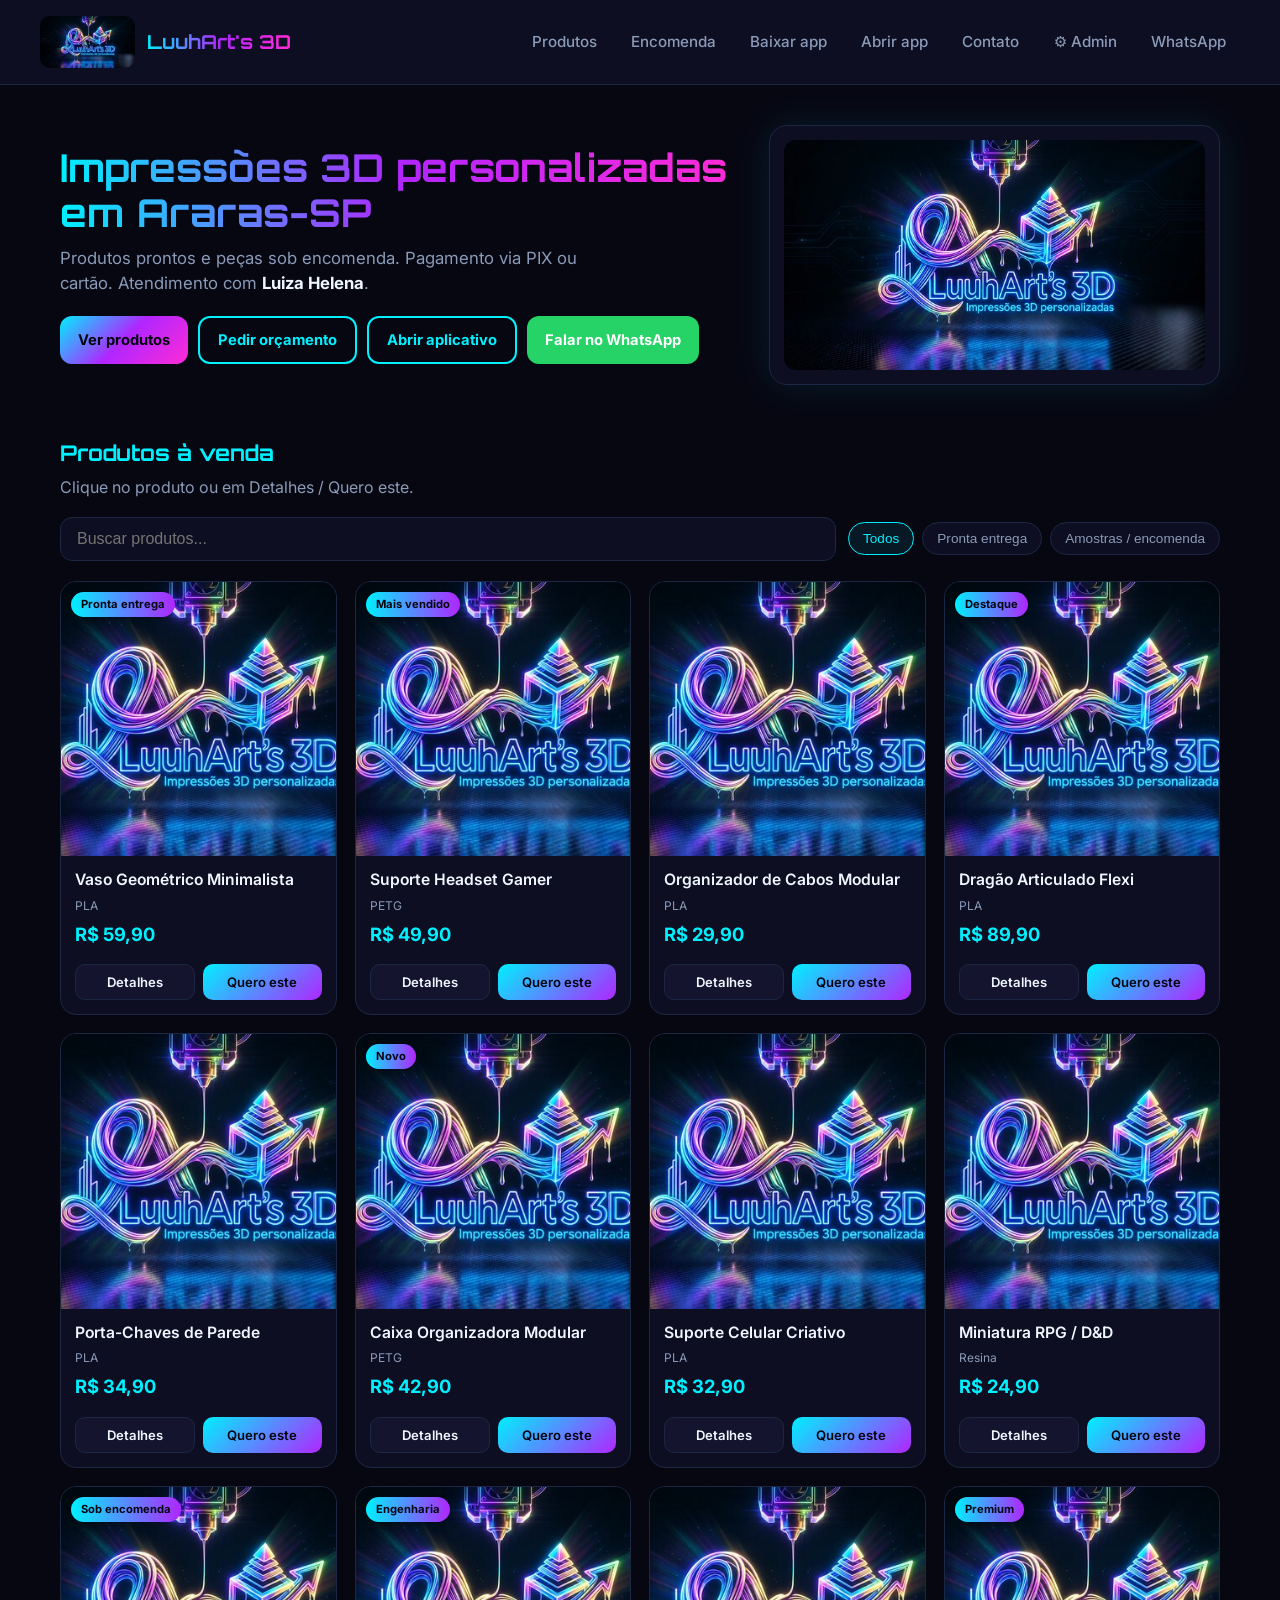
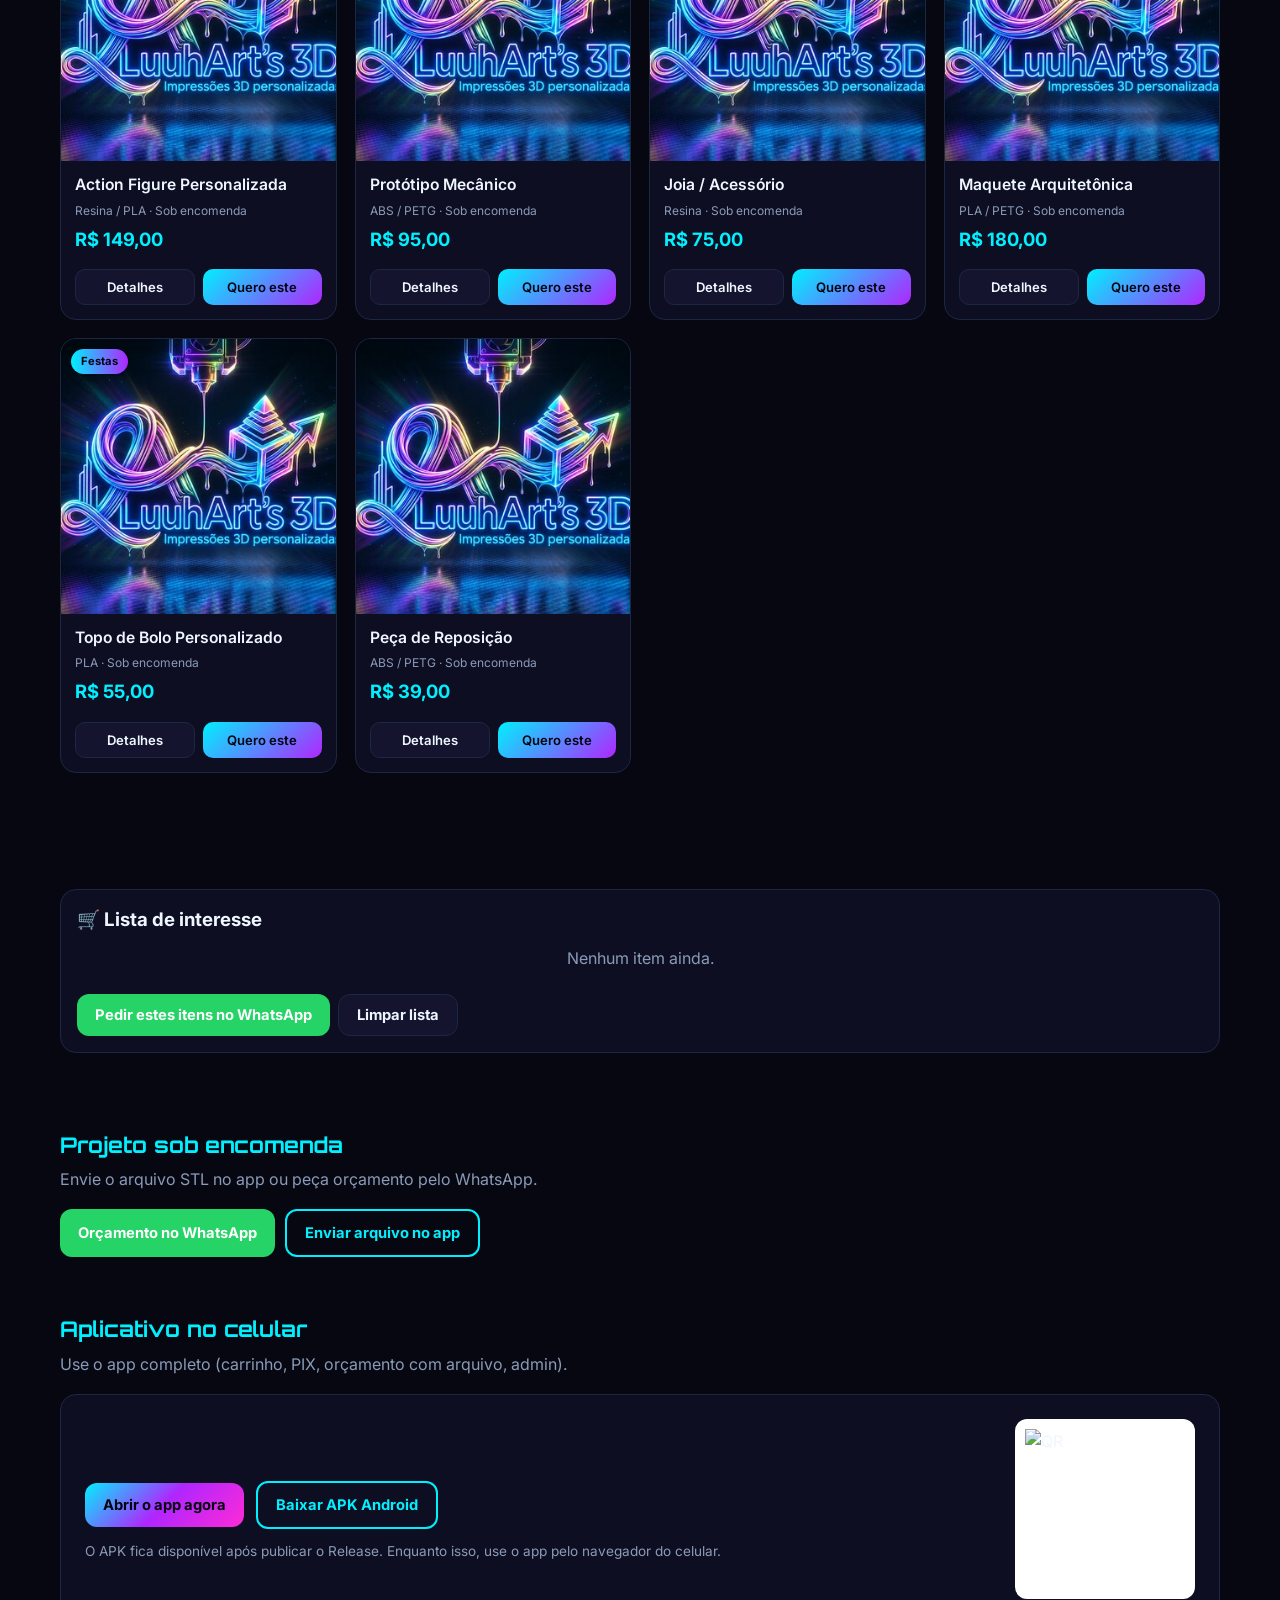
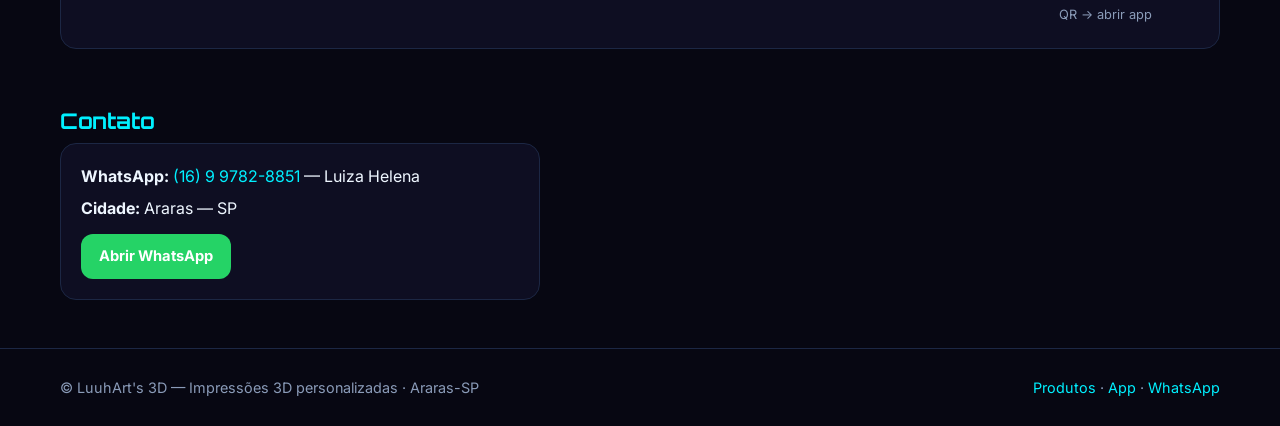
==== commit 7965e0ba: "Add files via upload" ====
--- a/index.html
+++ b/index.html
@@ -7,54 +7,42 @@
 <meta name="description" content="Loja de impressões 3D personalizadas. Produtos prontos, sob encomenda, PIX e cartão. Araras-SP."/>
 <link href="https://fonts.googleapis.com/css2?family=Inter:wght@400;500;600;700&family=Orbitron:wght@600;700&display=swap" rel="stylesheet"/>
 <style>
-:root{
-  --bg:#070712;--s:#0e0e22;--s2:#14142e;--cyan:#00f0ff;--purple:#b026ff;--pink:#ff2bd6;
-  --text:#eef6ff;--muted:#8a9bb8;--border:#1c2744;--ok:#25d366;
-}
+:root{--bg:#070712;--s:#0e0e22;--s2:#14142e;--cyan:#00f0ff;--purple:#b026ff;--pink:#ff2bd6;--text:#eef6ff;--muted:#8a9bb8;--border:#1c2744;--ok:#25d366}
 *{box-sizing:border-box;margin:0;padding:0}
 body{font-family:Inter,system-ui,sans-serif;background:var(--bg);color:var(--text);line-height:1.5}
 a{color:var(--cyan);text-decoration:none}
 img{max-width:100%;display:block}
 .container{max-width:1200px;margin:0 auto;padding:0 20px}
-
-/* Header scrolls with page — NOT sticky */
 .site-header{background:var(--s);border-bottom:1px solid var(--border)}
 .site-header .inner{display:flex;align-items:center;justify-content:space-between;gap:16px;padding:16px 0;flex-wrap:wrap}
 .brand{display:flex;align-items:center;gap:12px;color:var(--text)}
 .brand img{height:52px;width:auto;border-radius:10px}
-.brand-text{font-family:Orbitron,sans-serif;font-weight:700;font-size:1.2rem;
-  background:linear-gradient(90deg,var(--cyan),var(--purple),var(--pink));
-  -webkit-background-clip:text;-webkit-text-fill-color:transparent}
+.brand-text{font-family:Orbitron,sans-serif;font-weight:700;font-size:1.2rem;background:linear-gradient(90deg,var(--cyan),var(--purple),var(--pink));-webkit-background-clip:text;-webkit-text-fill-color:transparent}
 .nav{display:flex;gap:6px;flex-wrap:wrap;align-items:center}
-.nav a{color:var(--muted);padding:8px 14px;border-radius:10px;font-weight:500;font-size:.95rem}
-.nav a:hover,.nav a.active{color:var(--cyan);background:rgba(0,240,255,.08)}
-.btn{display:inline-flex;align-items:center;justify-content:center;gap:8px;padding:11px 18px;border-radius:12px;font-weight:700;font-size:.92rem;border:none;cursor:pointer}
+.nav a,.nav button{color:var(--muted);padding:8px 14px;border-radius:10px;font-weight:500;font-size:.95rem;background:transparent;border:none;cursor:pointer;font-family:inherit}
+.nav a:hover,.nav a.active,.nav button:hover{color:var(--cyan);background:rgba(0,240,255,.08)}
+.btn{display:inline-flex;align-items:center;justify-content:center;gap:8px;padding:11px 18px;border-radius:12px;font-weight:700;font-size:.92rem;border:none;cursor:pointer;font-family:inherit}
 .btn-grad{background:linear-gradient(135deg,var(--cyan),var(--purple),var(--pink));color:#050510}
 .btn-out{background:transparent;color:var(--cyan);border:2px solid var(--cyan)}
 .btn-wa{background:var(--ok);color:#fff}
 .btn-dark{background:var(--s2);color:var(--text);border:1px solid var(--border)}
-
+.btn-danger{background:#c0392b;color:#fff}
 .hero{padding:40px 0 24px;display:grid;grid-template-columns:1.2fr .8fr;gap:32px;align-items:center}
 @media(max-width:900px){.hero{grid-template-columns:1fr}}
-.hero h1{font-family:Orbitron,sans-serif;font-size:clamp(1.6rem,3.5vw,2.4rem);line-height:1.15;margin-bottom:12px;
-  background:linear-gradient(90deg,var(--cyan),var(--purple),var(--pink));
-  -webkit-background-clip:text;-webkit-text-fill-color:transparent}
+.hero h1{font-family:Orbitron,sans-serif;font-size:clamp(1.6rem,3.5vw,2.4rem);line-height:1.15;margin-bottom:12px;background:linear-gradient(90deg,var(--cyan),var(--purple),var(--pink));-webkit-background-clip:text;-webkit-text-fill-color:transparent}
 .hero p{color:var(--muted);font-size:1.05rem;margin-bottom:20px;max-width:540px}
 .hero-card{background:var(--s);border:1px solid var(--border);border-radius:18px;padding:14px;box-shadow:0 0 40px rgba(0,240,255,.1)}
 .hero-card img{border-radius:12px;width:100%}
-
 .toolbar{display:flex;flex-wrap:wrap;gap:12px;align-items:center;margin:8px 0 20px}
 .search{flex:1;min-width:200px;background:var(--s);border:1px solid var(--border);border-radius:12px;padding:12px 16px;color:var(--text);font-size:1rem}
 .search:focus{outline:none;border-color:var(--cyan)}
 .chips{display:flex;gap:8px;flex-wrap:wrap}
 .chip{padding:8px 14px;border-radius:999px;background:var(--s);border:1px solid var(--border);color:var(--muted);cursor:pointer;font-size:.85rem}
 .chip.on{border-color:var(--cyan);color:var(--cyan);background:rgba(0,240,255,.08)}
-
 .grid{display:grid;grid-template-columns:repeat(4,1fr);gap:18px;padding-bottom:40px}
 @media(max-width:1100px){.grid{grid-template-columns:repeat(3,1fr)}}
 @media(max-width:800px){.grid{grid-template-columns:repeat(2,1fr)}}
 @media(max-width:480px){.grid{grid-template-columns:1fr}}
-
 .card{background:var(--s);border:1px solid var(--border);border-radius:16px;overflow:hidden;display:flex;flex-direction:column;transition:transform .15s,box-shadow .15s;cursor:pointer}
 .card:hover{transform:translateY(-3px);box-shadow:0 8px 28px rgba(0,240,255,.12);border-color:rgba(0,240,255,.35)}
 .card .img{aspect-ratio:1;background:var(--s2);display:flex;align-items:center;justify-content:center;overflow:hidden;position:relative}
@@ -65,52 +53,60 @@
 .card .mat{font-size:.75rem;color:var(--muted)}
 .card .price{font-size:1.15rem;font-weight:700;color:var(--cyan);margin-top:auto}
 .card .actions{display:flex;gap:8px;margin-top:10px}
-.card .actions button{flex:1;padding:9px;border-radius:10px;font-weight:600;font-size:.82rem;cursor:pointer;border:none}
+.card .actions button{flex:1;padding:9px;border-radius:10px;font-weight:600;font-size:.82rem;cursor:pointer;border:none;font-family:inherit}
 .card .buy{background:linear-gradient(135deg,var(--cyan),var(--purple));color:#050510}
 .card .detail{background:var(--s2);color:var(--text);border:1px solid var(--border)!important}
-
 section{padding:28px 0}
 section h2{font-family:Orbitron,sans-serif;font-size:1.35rem;color:var(--cyan);margin-bottom:6px}
 section .sub{color:var(--muted);margin-bottom:18px}
-
 .cart-bar{background:var(--s);border:1px solid var(--border);border-radius:16px;padding:16px;margin:20px 0}
-.cart-bar h3{margin-bottom:10px}
 .cart-item{display:flex;justify-content:space-between;gap:12px;padding:8px 0;border-bottom:1px solid var(--border);font-size:.92rem}
 .cart-total{font-size:1.2rem;font-weight:700;color:var(--cyan);margin-top:12px}
 .empty{color:var(--muted);text-align:center;padding:40px}
-
-/* Modal produto */
-.modal{position:fixed;inset:0;background:rgba(0,0,0,.7);display:none;align-items:center;justify-content:center;z-index:100;padding:16px}
+.modal{position:fixed;inset:0;background:rgba(0,0,0,.75);display:none;align-items:center;justify-content:center;z-index:200;padding:16px}
 .modal.on{display:flex}
-.modal-box{background:var(--s);border:1px solid var(--border);border-radius:18px;max-width:720px;width:100%;max-height:90vh;overflow:auto;display:grid;grid-template-columns:1fr 1fr;gap:0}
-@media(max-width:640px){.modal-box{grid-template-columns:1fr}}
-.modal-box .mi{background:var(--s2);min-height:220px;display:flex;align-items:center;justify-content:center}
-.modal-box .mi img{width:100%;height:100%;object-fit:cover}
-.modal-box .md{padding:22px}
-.modal-box .close{float:right;background:transparent;border:none;color:var(--muted);font-size:1.4rem;cursor:pointer}
-
+.modal-box{background:var(--s);border:1px solid var(--border);border-radius:18px;max-width:760px;width:100%;max-height:92vh;overflow:auto}
+.modal-box.wide{max-width:920px}
+.modal-prod{display:grid;grid-template-columns:1fr 1fr}
+@media(max-width:640px){.modal-prod{grid-template-columns:1fr}}
+.modal-prod .mi{background:var(--s2);min-height:220px}
+.modal-prod .mi img{width:100%;height:100%;object-fit:cover;min-height:220px}
+.modal-prod .md{padding:22px}
+.close{float:right;background:transparent;border:none;color:var(--muted);font-size:1.4rem;cursor:pointer}
 footer{border-top:1px solid var(--border);padding:28px 0;margin-top:20px;color:var(--muted);font-size:.9rem}
 footer .row{display:flex;flex-wrap:wrap;justify-content:space-between;gap:12px}
-
 .download-box{display:grid;grid-template-columns:1fr auto;gap:24px;align-items:center;background:var(--s);border:1px solid var(--border);border-radius:16px;padding:24px}
 @media(max-width:700px){.download-box{grid-template-columns:1fr;text-align:center}}
 .qr{background:#fff;padding:10px;border-radius:12px;display:inline-block}
 .qr img{width:160px;height:160px}
+.toast{position:fixed;bottom:24px;left:50%;transform:translateX(-50%);background:#111;color:#fff;padding:12px 20px;border-radius:10px;z-index:300;display:none;border:1px solid var(--cyan)}
+.toast.on{display:block}
+.admin-box{padding:20px}
+.admin-box label{display:block;font-size:.85rem;color:var(--muted);margin:10px 0 4px}
+.admin-box input,.admin-box textarea,.admin-box select{width:100%;padding:10px;border-radius:10px;border:1px solid var(--border);background:var(--s2);color:var(--text);font-family:inherit}
+.admin-list{margin-top:16px}
+.admin-row{display:flex;justify-content:space-between;gap:12px;align-items:center;padding:12px;border:1px solid var(--border);border-radius:12px;margin-bottom:8px;background:var(--s2)}
+.admin-tabs{display:flex;gap:8px;flex-wrap:wrap;margin-bottom:16px}
+.admin-tabs button{padding:8px 14px;border-radius:10px;border:1px solid var(--border);background:var(--s2);color:var(--muted);cursor:pointer}
+.admin-tabs button.on{border-color:var(--cyan);color:var(--cyan)}
+.hidden{display:none!important}
 </style>
 </head>
 <body>
 <header class="site-header">
   <div class="container inner">
     <a class="brand" href="./">
-      <img src="logo.jpg" alt="LuuhArt's 3D"/>
+      <img src="logo.jpg" alt="LuuhArt's 3D" onerror="this.style.display='none'"/>
       <span class="brand-text">LuuhArt's 3D</span>
     </a>
     <nav class="nav">
-      <a href="#produtos" class="active">Produtos</a>
+      <a href="#produtos">Produtos</a>
       <a href="#encomenda">Encomenda</a>
       <a href="#app">Baixar app</a>
+      <a href="./loja/">Abrir app</a>
       <a href="#contato">Contato</a>
-      <a class="btn btn-wa" href="https://wa.me/5516997828851?text=Ol%C3%A1%20Luiza%20Helena!%20Vim%20pelo%20site%20LuuhArt%27s%203D" target="_blank" rel="noopener">WhatsApp</a>
+      <button type="button" id="btn-admin-open">⚙️ Admin</button>
+      <a class="btn btn-wa" href="https://wa.me/5516997828851?text=Ol%C3%A1%20Luiza%20Helena!" target="_blank" rel="noopener">WhatsApp</a>
     </nav>
   </div>
 </header>
@@ -123,17 +119,18 @@
       <div style="display:flex;flex-wrap:wrap;gap:10px">
         <a class="btn btn-grad" href="#produtos">Ver produtos</a>
         <a class="btn btn-out" href="#encomenda">Pedir orçamento</a>
+        <a class="btn btn-out" href="./loja/">Abrir aplicativo</a>
         <a class="btn btn-wa" href="https://wa.me/5516997828851" target="_blank" rel="noopener">Falar no WhatsApp</a>
       </div>
     </div>
-    <div class="hero-card"><img src="logo.jpg" alt="LuuhArt's 3D"/></div>
+    <div class="hero-card"><img src="logo.jpg" alt="LuuhArt's 3D" onerror="this.src='./loja/logo.jpg'"/></div>
   </div>
 
   <section id="produtos">
     <h2>Produtos à venda</h2>
-    <p class="sub">Escolha um item, veja detalhes e peça pelo WhatsApp ou pelo app.</p>
+    <p class="sub">Clique no produto ou em Detalhes / Quero este.</p>
     <div class="toolbar">
-      <input class="search" id="q" type="search" placeholder="Buscar produtos..."/>
+      <input class="search" id="q" type="search" placeholder="Buscar produtos..." autocomplete="off"/>
       <div class="chips" id="chips">
         <button type="button" class="chip on" data-f="all">Todos</button>
         <button type="button" class="chip" data-f="venda">Pronta entrega</button>
@@ -144,9 +141,9 @@
   </section>
 
   <section>
-    <div class="cart-bar" id="cart-box">
+    <div class="cart-bar">
       <h3>🛒 Lista de interesse</h3>
-      <div id="cart-list"><p class="empty" style="padding:12px">Nenhum item ainda. Clique em “Quero este” nos produtos.</p></div>
+      <div id="cart-list"><p class="empty" style="padding:12px">Nenhum item ainda.</p></div>
       <div class="cart-total" id="cart-total"></div>
       <div style="margin-top:12px;display:flex;flex-wrap:wrap;gap:8px">
         <button type="button" class="btn btn-wa" id="btn-wa-cart">Pedir estes itens no WhatsApp</button>
@@ -157,32 +154,33 @@
 
   <section id="encomenda">
     <h2>Projeto sob encomenda</h2>
-    <p class="sub">Envie a ideia ou o arquivo STL pelo WhatsApp para orçamento prévio com a Luiza Helena.</p>
-    <a class="btn btn-wa" href="https://wa.me/5516997828851?text=Ol%C3%A1%20Luiza!%20Quero%20um%20or%C3%A7amento%20de%20impress%C3%A3o%203D%20sob%20encomenda." target="_blank" rel="noopener">Solicitar orçamento no WhatsApp</a>
-    <p style="margin-top:12px;color:var(--muted);font-size:.9rem">No aplicativo mobile você também pode anexar o arquivo STL na aba Orçamento.</p>
+    <p class="sub">Envie o arquivo STL no app ou peça orçamento pelo WhatsApp.</p>
+    <div style="display:flex;flex-wrap:wrap;gap:10px">
+      <a class="btn btn-wa" href="https://wa.me/5516997828851?text=Ol%C3%A1%20Luiza!%20Quero%20or%C3%A7amento%20de%20impress%C3%A3o%203D." target="_blank" rel="noopener">Orçamento no WhatsApp</a>
+      <a class="btn btn-out" href="./loja/#tab-upload">Enviar arquivo no app</a>
+    </div>
   </section>
 
   <section id="app">
     <h2>Aplicativo no celular</h2>
-    <p class="sub">Instale o app Android para comprar, enviar arquivos e pagar com PIX.</p>
+    <p class="sub">Use o app completo (carrinho, PIX, orçamento com arquivo, admin).</p>
     <div class="download-box">
       <div>
-        <p style="color:var(--muted);margin-bottom:14px">Escaneie o QR Code ou toque no botão para baixar o instalador.</p>
-        <a class="btn btn-grad" id="btn-apk" href="/releases/download" onclick="return openApk(event)">Baixar aplicativo Android</a>
-        <p style="margin-top:10px;font-size:.8rem;color:var(--muted)">Arquivo APK para Android. Após baixar, permita a instalação.</p>
+        <a class="btn btn-grad" href="./loja/">Abrir o app agora</a>
+        <a class="btn btn-out" style="margin-left:8px" id="btn-apk" href="#">Baixar APK Android</a>
+        <p style="margin-top:12px;font-size:.85rem;color:var(--muted)">O APK fica disponível após publicar o Release. Enquanto isso, use o app pelo navegador do celular.</p>
       </div>
       <div>
-        <div class="qr"><img id="qr-img" alt="QR Code" width="160" height="160"/></div>
-        <p style="text-align:center;font-size:.8rem;color:var(--muted);margin-top:6px">QR Code — download</p>
+        <div class="qr"><img id="qr-img" alt="QR" width="160" height="160"/></div>
+        <p style="text-align:center;font-size:.8rem;color:var(--muted);margin-top:6px">QR → abrir app</p>
       </div>
     </div>
   </section>
 
   <section id="contato">
     <h2>Contato</h2>
-    <p class="sub">Pedidos e orçamentos com a Luiza Helena.</p>
     <div style="background:var(--s);border:1px solid var(--border);border-radius:16px;padding:20px;max-width:480px">
-      <p><strong>WhatsApp:</strong> <a href="https://wa.me/5516997828851">(16) 9 9782-8851</a></p>
+      <p><strong>WhatsApp:</strong> <a href="https://wa.me/5516997828851">(16) 9 9782-8851</a> — Luiza Helena</p>
       <p style="margin-top:8px"><strong>Cidade:</strong> Araras — SP</p>
       <a class="btn btn-wa" style="margin-top:14px" href="https://wa.me/5516997828851" target="_blank" rel="noopener">Abrir WhatsApp</a>
     </div>
@@ -192,16 +190,13 @@
 <footer>
   <div class="container row">
     <div>© LuuhArt's 3D — Impressões 3D personalizadas · Araras-SP</div>
-    <div>
-      <a href="#produtos">Produtos</a> ·
-      <a href="#app">App</a> ·
-      <a href="https://wa.me/5516997828851">WhatsApp</a>
-    </div>
+    <div><a href="#produtos">Produtos</a> · <a href="./loja/">App</a> · <a href="https://wa.me/5516997828851">WhatsApp</a></div>
   </div>
 </footer>
 
+<!-- Modal produto -->
 <div class="modal" id="modal">
-  <div class="modal-box">
+  <div class="modal-box modal-prod">
     <div class="mi"><img id="m-img" alt=""/></div>
     <div class="md">
       <button type="button" class="close" id="m-close">✕</button>
@@ -214,9 +209,56 @@
   </div>
 </div>
 
+<!-- Modal admin -->
+<div class="modal" id="admin-modal">
+  <div class="modal-box wide">
+    <div class="admin-box">
+      <button type="button" class="close" id="admin-close">✕</button>
+      <h2 style="color:var(--cyan);margin-bottom:12px">⚙️ Administração</h2>
+      <div id="admin-login">
+        <label>Senha</label>
+        <input type="password" id="admin-pass" placeholder="Senha de admin"/>
+        <button type="button" class="btn btn-grad" id="admin-login-btn" style="margin-top:12px">Entrar</button>
+        <p style="margin-top:8px;font-size:.8rem;color:var(--muted)">Senha padrão: luarts2026</p>
+      </div>
+      <div id="admin-panel" class="hidden">
+        <div class="admin-tabs">
+          <button type="button" class="on" data-tab="prod">Produtos</button>
+          <button type="button" data-tab="pedidos">Pedidos / lista</button>
+        </div>
+        <div id="atab-prod">
+          <button type="button" class="btn btn-grad" id="btn-new-prod">+ Novo produto</button>
+          <div class="admin-list" id="admin-prod-list"></div>
+          <div id="prod-form" class="hidden" style="margin-top:16px;padding:16px;border:1px solid var(--border);border-radius:12px">
+            <h3 id="form-title">Produto</h3>
+            <input type="hidden" id="f-id"/>
+            <label>Nome</label><input id="f-nome"/>
+            <label>Preço</label><input id="f-preco" type="number" step="0.01"/>
+            <label>Material</label><input id="f-material"/>
+            <label>Descrição</label><textarea id="f-desc" rows="3"></textarea>
+            <label>Categoria</label>
+            <select id="f-cat"><option value="venda">Pronta entrega</option><option value="amostra">Amostra / encomenda</option></select>
+            <label>URL da imagem</label><input id="f-img" placeholder="https://..."/>
+            <label>Badge (opcional)</label><input id="f-badge" placeholder="Mais vendido"/>
+            <div style="margin-top:12px;display:flex;gap:8px">
+              <button type="button" class="btn btn-grad" id="f-save">Salvar</button>
+              <button type="button" class="btn btn-dark" id="f-cancel">Cancelar</button>
+            </div>
+          </div>
+        </div>
+        <div id="atab-pedidos" class="hidden">
+          <p class="sub">Itens que clientes colocaram na lista deste navegador. Orçamentos com arquivo ficam no app (pasta loja → ⚙️).</p>
+          <div id="admin-orders"></div>
+        </div>
+      </div>
+    </div>
+  </div>
+</div>
+
+<div class="toast" id="toast"></div>
+
 <script>
-/* Produtos (mesma base do app — editável depois no painel do app) */
-const PRODUCTS = [
+const DEFAULT_PRODUCTS = [
   {id:1,nome:"Vaso Geométrico Minimalista",preco:59.90,material:"PLA",desc:"Vaso decorativo geométrico moderno. Ideal para suculentas ou decoração. Acabamento fosco.",categoria:"venda",badge:"Pronta entrega",stock:15,peso:0.25,img:"https://images.unsplash.com/photo-1485955900004-4fefcb7d75d4?w=400&h=400&fit=crop"},
   {id:2,nome:"Suporte Headset Gamer",preco:49.90,material:"PETG",desc:"Suporte ergonômico para fones. Base estável, várias cores sob consulta.",categoria:"venda",badge:"Mais vendido",stock:22,peso:0.2,img:"https://images.unsplash.com/photo-1546435770-a3e426bf472b?w=400&h=400&fit=crop"},
   {id:3,nome:"Organizador de Cabos Modular",preco:29.90,material:"PLA",desc:"Kit organizador para USB, HDMI e carregadores. Mesa limpa.",categoria:"venda",badge:"",stock:40,peso:0.1,img:"https://images.unsplash.com/photo-1558618666-fcd25c85cd64?w=400&h=400&fit=crop"},
@@ -233,19 +275,44 @@
   {id:106,nome:"Peça de Reposição",preco:39,material:"ABS / PETG",desc:"Reposição a partir de modelo 3D ou medição.",categoria:"amostra",badge:"",stock:99,peso:0.2,img:"https://images.unsplash.com/photo-1504328345606-18bbc8c9d7d1?w=400&h=400&fit=crop"}
 ];
 
+const ADMIN_PASS = "luarts2026";
+const APP_URL = "./loja/";
 const APK_URL = "https://github.com/DiegoFogari/luuharts-3d/releases/latest";
 
-let cart = JSON.parse(localStorage.getItem("luuh_site_cart") || "[]");
+function loadProducts() {
+  try {
+    const raw = localStorage.getItem("luuh_site_products");
+    if (raw) {
+      const p = JSON.parse(raw);
+      if (Array.isArray(p) && p.length) return p;
+    }
+  } catch (e) {}
+  return JSON.parse(JSON.stringify(DEFAULT_PRODUCTS));
+}
+function saveProducts() {
+  localStorage.setItem("luuh_site_products", JSON.stringify(products));
+}
+
+let products = loadProducts();
+let cart = [];
+try { cart = JSON.parse(localStorage.getItem("luuh_site_cart") || "[]"); if (!Array.isArray(cart)) cart = []; } catch(e){ cart = []; }
 let filter = "all";
 let current = null;
 
 function fmt(n){ return "R$ " + Number(n).toFixed(2).replace(".", ","); }
+function esc(s){ return String(s||"").replace(/[&<>"']/g, c => ({'&':'&amp;','<':'&lt;','>':'&gt;','"':'&quot;',"'":'&#39;'}[c])); }
+function toast(m){
+  const t = document.getElementById("toast");
+  t.textContent = m; t.classList.add("on");
+  setTimeout(() => t.classList.remove("on"), 2500);
+}
 
 function list(){
-  const q = (document.getElementById("q").value || "").toLowerCase();
-  return PRODUCTS.filter(p => {
-    if (filter === "venda" && p.amostra) return false;
-    if (filter === "amostra" && !p.amostra) return false;
+  const q = (document.getElementById("q").value || "").toLowerCase().trim();
+  return products.filter(p => {
+    const cat = p.categoria || (p.amostra ? "amostra" : "venda");
+    if (filter === "venda" && cat === "amostra") return false;
+    if (filter === "amostra" && cat !== "amostra") return false;
     if (!q) return true;
     return (p.nome + " " + (p.desc||"") + " " + (p.material||"")).toLowerCase().includes(q);
   });
@@ -258,103 +325,227 @@
     grid.innerHTML = '<p class="empty">Nenhum produto encontrado.</p>';
     return;
   }
-  grid.innerHTML = items.map(p => `
-    <article class="card" data-id="${p.id}">
-      <div class="img">
-        ${p.destaque ? '<span class="badge">Mais vendido</span>' : ''}
-        <img src="${p.img || 'logo.jpg'}" alt="${esc(p.nome)}" loading="lazy" onerror="this.src='logo.jpg'"/>
-      </div>
-      <div class="body">
-        <h3>${esc(p.nome)}</h3>
-        <div class="mat">${esc(p.material || "")}${p.amostra ? " · Sob encomenda" : ""}</div>
-        <div class="price">${fmt(p.preco)}</div>
-        <div class="actions">
-          <button type="button" class="detail" data-id="${p.id}">Detalhes</button>
-          <button type="button" class="buy" data-add="${p.id}">Quero este</button>
-        </div>
-      </div>
-    </article>
-  `).join("");
-}
-
-function esc(s){ return String(s||"").replace(/[&<>"']/g, c => ({'&':'&amp;','<':'&lt;','>':'&gt;','"':'&quot;',"'":'&#39;'}[c])); }
+  grid.innerHTML = items.map(p => {
+    const badge = p.badge || "";
+    const cat = p.categoria || "";
+    return '<article class="card" data-id="' + p.id + '">' +
+      '<div class="img">' +
+        (badge ? '<span class="badge">' + esc(badge) + '</span>' : '') +
+        '<img src="' + esc(p.img || "logo.jpg") + '" alt="' + esc(p.nome) + '" loading="lazy" onerror="this.src=\'logo.jpg\'"/>' +
+      '</div>' +
+      '<div class="body">' +
+        '<h3>' + esc(p.nome) + '</h3>' +
+        '<div class="mat">' + esc(p.material || "") + (cat === "amostra" ? " · Sob encomenda" : "") + '</div>' +
+        '<div class="price">' + fmt(p.preco) + '</div>' +
+        '<div class="actions">' +
+          '<button type="button" class="detail" data-act="detail" data-id="' + p.id + '">Detalhes</button>' +
+          '<button type="button" class="buy" data-act="add" data-id="' + p.id + '">Quero este</button>' +
+        '</div>' +
+      '</div></article>';
+  }).join("");
+}
 
 function addCart(id){
-  const p = PRODUCTS.find(x => x.id === id);
-  if (!p) return;
-  const e = cart.find(x => x.id === id);
-  if (e) e.qty += 1; else cart.push({ id: p.id, nome: p.nome, preco: p.preco, qty: 1 });
+  id = Number(id);
+  const p = products.find(x => Number(x.id) === id);
+  if (!p) { toast("Produto não encontrado"); return; }
+  const e = cart.find(x => Number(x.id) === id);
+  if (e) e.qty += 1;
+  else cart.push({ id: p.id, nome: p.nome, preco: p.preco, qty: 1 });
   localStorage.setItem("luuh_site_cart", JSON.stringify(cart));
   renderCart();
+  toast("Adicionado: " + p.nome);
 }
 
 function renderCart(){
   const box = document.getElementById("cart-list");
   const tot = document.getElementById("cart-total");
   if (!cart.length) {
-    box.innerHTML = '<p class="empty" style="padding:12px">Nenhum item ainda. Clique em “Quero este” nos produtos.</p>';
+    box.innerHTML = '<p class="empty" style="padding:12px">Nenhum item ainda.</p>';
     tot.textContent = "";
     return;
   }
   let s = 0;
   box.innerHTML = cart.map(i => {
-    s += i.preco * i.qty;
-    return `<div class="cart-item"><span>${esc(i.nome)} × ${i.qty}</span><span>${fmt(i.preco * i.qty)}</span></div>`;
+    s += Number(i.preco) * i.qty;
+    return '<div class="cart-item"><span>' + esc(i.nome) + ' × ' + i.qty + '</span><span>' + fmt(i.preco * i.qty) + '</span></div>';
   }).join("");
   tot.textContent = "Total: " + fmt(s);
 }
 
 function openModal(id){
-  const p = PRODUCTS.find(x => x.id === id);
+  id = Number(id);
+  const p = products.find(x => Number(x.id) === id);
   if (!p) return;
   current = p;
   document.getElementById("m-img").src = p.img || "logo.jpg";
   document.getElementById("m-title").textContent = p.nome;
-  document.getElementById("m-mat").textContent = (p.material || "") + (p.amostra ? " · Sob encomenda" : "");
+  document.getElementById("m-mat").textContent = (p.material || "") + (p.categoria === "amostra" ? " · Sob encomenda" : "");
   document.getElementById("m-desc").textContent = p.desc || "";
   document.getElementById("m-price").textContent = fmt(p.preco);
   document.getElementById("modal").classList.add("on");
 }
 
-document.getElementById("grid").addEventListener("click", e => {
-  const add = e.target.getAttribute("data-add");
-  const det = e.target.getAttribute("data-id");
-  if (add) { addCart(add); return; }
-  if (det && e.target.classList.contains("detail")) { openModal(det); return; }
-  const card = e.target.closest(".card");
-  if (card && !e.target.closest("button")) openModal(card.getAttribute("data-id"));
+document.getElementById("grid").addEventListener("click", function(e) {
+  const btn = e.target.closest("button[data-act]");
+  if (btn) {
+    e.preventDefault();
+    e.stopPropagation();
+    const id = btn.getAttribute("data-id");
+    const act = btn.getAttribute("data-act");
+    if (act === "add") addCart(id);
+    if (act === "detail") openModal(id);
+    return;
+  }
+  const card = e.target.closest(".card[data-id]");
+  if (card) openModal(card.getAttribute("data-id"));
 });
 
-document.getElementById("m-close").onclick = () => document.getElementById("modal").classList.remove("on");
-document.getElementById("modal").onclick = e => { if (e.target.id === "modal") e.target.classList.remove("on"); };
-document.getElementById("m-add").onclick = () => { if (current) { addCart(current.id); document.getElementById("modal").classList.remove("on"); } };
-
-document.getElementById("q").oninput = render;
-document.getElementById("chips").onclick = e => {
+document.getElementById("m-close").onclick = function(){ document.getElementById("modal").classList.remove("on"); };
+document.getElementById("modal").addEventListener("click", function(e){ if (e.target.id === "modal") e.target.classList.remove("on"); });
+document.getElementById("m-add").onclick = function(){ if (current) { addCart(current.id); document.getElementById("modal").classList.remove("on"); } };
+
+document.getElementById("q").addEventListener("input", render);
+document.getElementById("chips").addEventListener("click", function(e) {
   const b = e.target.closest(".chip");
   if (!b) return;
   document.querySelectorAll(".chip").forEach(c => c.classList.remove("on"));
   b.classList.add("on");
   filter = b.getAttribute("data-f");
   render();
-};
-
-document.getElementById("btn-clear-cart").onclick = () => { cart = []; localStorage.setItem("luuh_site_cart", "[]"); renderCart(); };
-document.getElementById("btn-wa-cart").onclick = () => {
-  if (!cart.length) { alert("Adicione produtos à lista primeiro."); return; }
-  let msg = "Olá Luiza Helena! Gostaria de pedir estes itens da LuuhArt's 3D:\\n\\n";
-  let s = 0;
-  cart.forEach(i => { msg += `- ${i.nome} x${i.qty} (${fmt(i.preco * i.qty)})\\n`; s += i.preco * i.qty; });
-  msg += `\\nTotal: ${fmt(s)}`;
+});
+
+document.getElementById("btn-clear-cart").onclick = function(){
+  cart = [];
+  localStorage.setItem("luuh_site_cart", "[]");
+  renderCart();
+};
+document.getElementById("btn-wa-cart").onclick = function(){
+  if (!cart.length) { toast("Adicione produtos à lista primeiro"); return; }
+  var msg = "Olá Luiza Helena! Gostaria de pedir estes itens da LuuhArt's 3D:\n\n";
+  var s = 0;
+  cart.forEach(function(i){
+    msg += "- " + i.nome + " x" + i.qty + " (" + fmt(i.preco * i.qty) + ")\n";
+    s += Number(i.preco) * i.qty;
+  });
+  msg += "\nTotal: " + fmt(s);
   window.open("https://wa.me/5516997828851?text=" + encodeURIComponent(msg), "_blank");
 };
 
-function openApk(e){
+document.getElementById("btn-apk").onclick = function(e){
   e.preventDefault();
   window.open(APK_URL, "_blank");
-  return false;
-}
-document.getElementById("qr-img").src = "https://api.qrserver.com/v1/create-qr-code/?size=160x160&data=" + encodeURIComponent(APK_URL);
+};
+document.getElementById("qr-img").src = "https://api.qrserver.com/v1/create-qr-code/?size=160x160&data=" + encodeURIComponent(location.origin + location.pathname.replace(/\/?$/, "/") + "loja/");
+
+/* Admin */
+document.getElementById("btn-admin-open").onclick = function(){
+  document.getElementById("admin-modal").classList.add("on");
+};
+document.getElementById("admin-close").onclick = function(){
+  document.getElementById("admin-modal").classList.remove("on");
+};
+document.getElementById("admin-modal").addEventListener("click", function(e){
+  if (e.target.id === "admin-modal") e.target.classList.remove("on");
+});
+document.getElementById("admin-login-btn").onclick = function(){
+  const pass = document.getElementById("admin-pass").value;
+  if (pass === ADMIN_PASS) {
+    document.getElementById("admin-login").classList.add("hidden");
+    document.getElementById("admin-panel").classList.remove("hidden");
+    renderAdminProducts();
+    renderAdminOrders();
+  } else toast("Senha incorreta");
+};
+document.querySelector(".admin-tabs").addEventListener("click", function(e){
+  const b = e.target.closest("button[data-tab]");
+  if (!b) return;
+  document.querySelectorAll(".admin-tabs button").forEach(x => x.classList.remove("on"));
+  b.classList.add("on");
+  const tab = b.getAttribute("data-tab");
+  document.getElementById("atab-prod").classList.toggle("hidden", tab !== "prod");
+  document.getElementById("atab-pedidos").classList.toggle("hidden", tab !== "pedidos");
+});
+
+function renderAdminProducts(){
+  const box = document.getElementById("admin-prod-list");
+  box.innerHTML = products.map(p =>
+    '<div class="admin-row"><div><strong>' + esc(p.nome) + '</strong><br/><span style="color:var(--muted);font-size:.85rem">' + fmt(p.preco) + ' · ' + esc(p.categoria||"") + '</span></div>' +
+    '<div style="display:flex;gap:6px"><button type="button" class="btn btn-dark" data-edit="' + p.id + '">Editar</button>' +
+    '<button type="button" class="btn btn-danger" data-del="' + p.id + '">Apagar</button></div></div>'
+  ).join("");
+}
+document.getElementById("admin-prod-list").addEventListener("click", function(e){
+  const ed = e.target.getAttribute("data-edit");
+  const del = e.target.getAttribute("data-del");
+  if (ed) {
+    const p = products.find(x => Number(x.id) === Number(ed));
+    if (!p) return;
+    document.getElementById("prod-form").classList.remove("hidden");
+    document.getElementById("f-id").value = p.id;
+    document.getElementById("f-nome").value = p.nome || "";
+    document.getElementById("f-preco").value = p.preco || 0;
+    document.getElementById("f-material").value = p.material || "";
+    document.getElementById("f-desc").value = p.desc || "";
+    document.getElementById("f-cat").value = p.categoria || "venda";
+    document.getElementById("f-img").value = p.img || "";
+    document.getElementById("f-badge").value = p.badge || "";
+    document.getElementById("form-title").textContent = "Editar produto";
+  }
+  if (del) {
+    if (!confirm("Apagar este produto?")) return;
+    products = products.filter(x => Number(x.id) !== Number(del));
+    saveProducts();
+    renderAdminProducts();
+    render();
+    toast("Produto apagado");
+  }
+});
+document.getElementById("btn-new-prod").onclick = function(){
+  document.getElementById("prod-form").classList.remove("hidden");
+  document.getElementById("f-id").value = "";
+  document.getElementById("f-nome").value = "";
+  document.getElementById("f-preco").value = "";
+  document.getElementById("f-material").value = "PLA";
+  document.getElementById("f-desc").value = "";
+  document.getElementById("f-cat").value = "venda";
+  document.getElementById("f-img").value = "";
+  document.getElementById("f-badge").value = "";
+  document.getElementById("form-title").textContent = "Novo produto";
+};
+document.getElementById("f-cancel").onclick = function(){ document.getElementById("prod-form").classList.add("hidden"); };
+document.getElementById("f-save").onclick = function(){
+  const idVal = document.getElementById("f-id").value;
+  const data = {
+    id: idVal ? Number(idVal) : Date.now(),
+    nome: document.getElementById("f-nome").value.trim() || "Produto",
+    preco: Number(document.getElementById("f-preco").value) || 0,
+    material: document.getElementById("f-material").value.trim(),
+    desc: document.getElementById("f-desc").value.trim(),
+    categoria: document.getElementById("f-cat").value,
+    img: document.getElementById("f-img").value.trim(),
+    badge: document.getElementById("f-badge").value.trim(),
+    stock: 99,
+    peso: 0.2
+  };
+  const idx = products.findIndex(x => Number(x.id) === Number(data.id));
+  if (idx >= 0) products[idx] = Object.assign({}, products[idx], data);
+  else products.unshift(data);
+  saveProducts();
+  document.getElementById("prod-form").classList.add("hidden");
+  renderAdminProducts();
+  render();
+  toast("Produto salvo");
+};
+
+function renderAdminOrders(){
+  const box = document.getElementById("admin-orders");
+  if (!cart.length) {
+    box.innerHTML = '<p style="color:var(--muted)">Nenhuma lista de interesse neste navegador.</p>';
+    return;
+  }
+  box.innerHTML = cart.map(i => '<div class="admin-row"><span>' + esc(i.nome) + ' × ' + i.qty + '</span><span>' + fmt(i.preco * i.qty) + '</span></div>').join("");
+}
 
 render();
 renderCart();
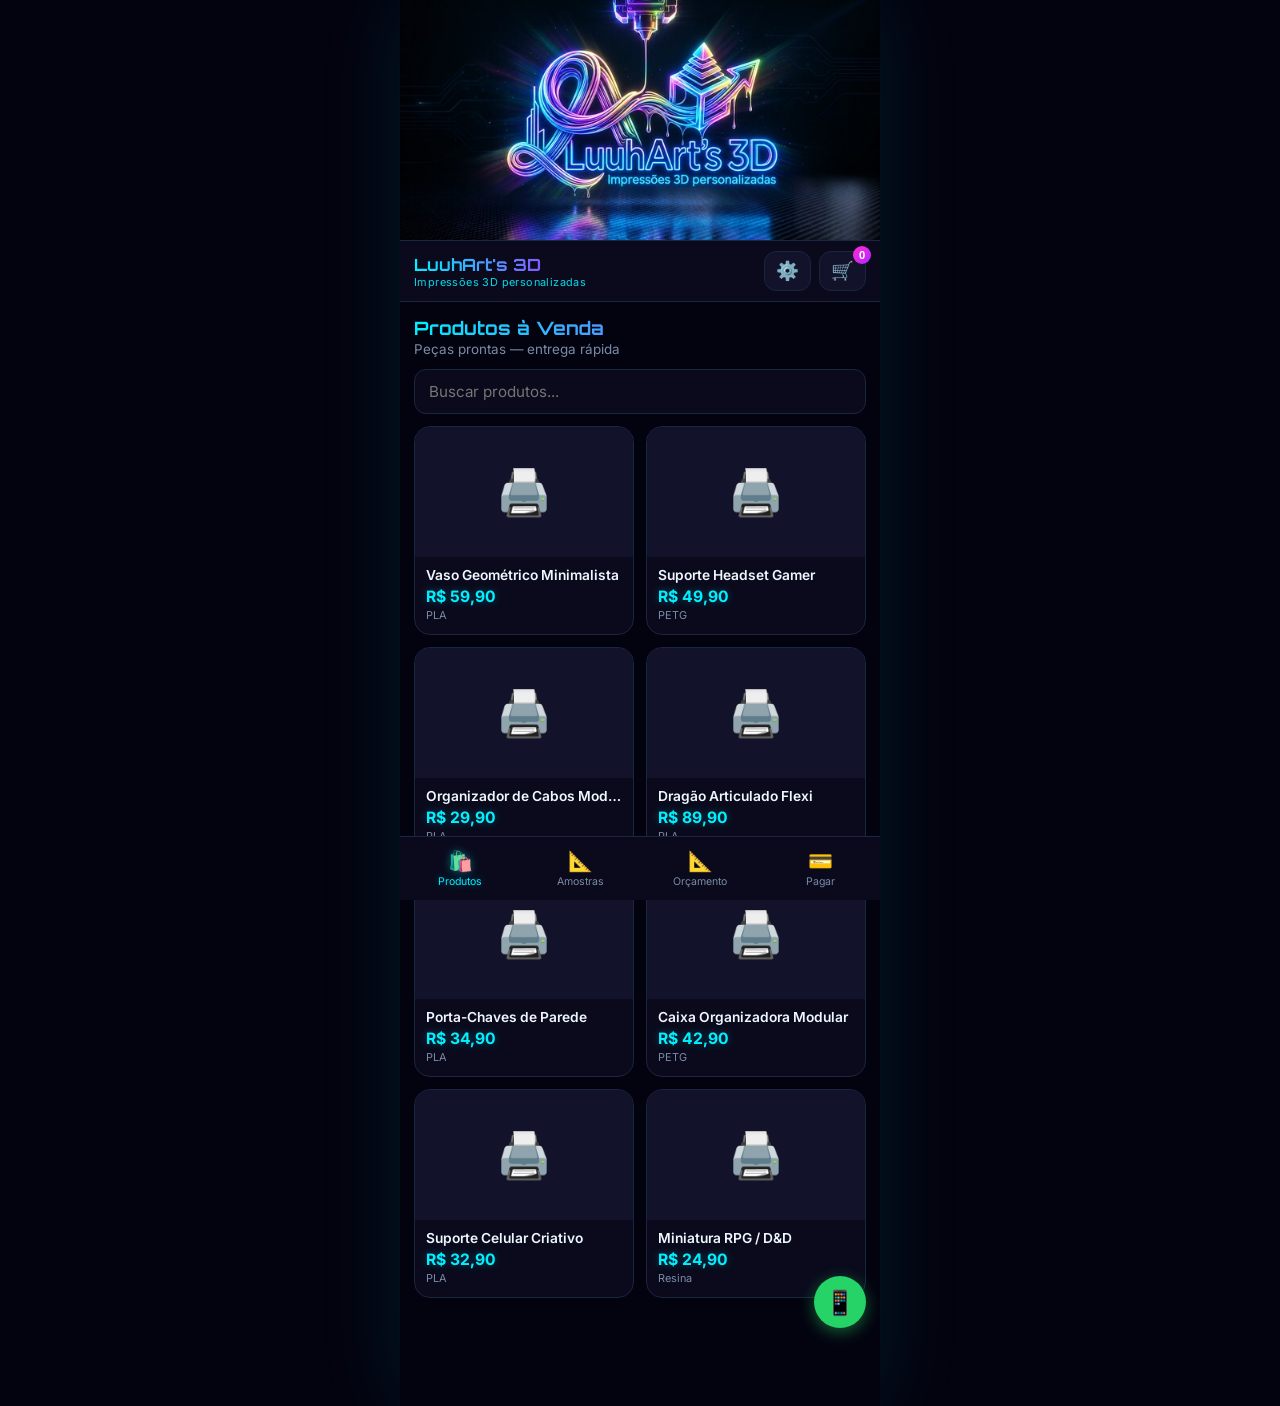
==== commit d4f8accd: "Add files via upload" ====
--- a/index.html
+++ b/index.html
@@ -2,553 +2,289 @@
 <html lang="pt-BR">
 <head>
 <meta charset="UTF-8"/>
-<meta name="viewport" content="width=device-width, initial-scale=1"/>
-<title>LuuhArt's 3D | Loja de Impressões 3D — Araras/SP</title>
-<meta name="description" content="Loja de impressões 3D personalizadas. Produtos prontos, sob encomenda, PIX e cartão. Araras-SP."/>
+<meta name="viewport" content="width=device-width,initial-scale=1,maximum-scale=1,user-scalable=no,viewport-fit=cover"/>
+<meta name="theme-color" content="#03030f"/>
+<link rel="manifest" href="manifest.webmanifest"/>
+<link rel="apple-touch-icon" href="icon-192.png"/>
+<meta name="mobile-web-app-capable" content="yes"/>
+<meta name="apple-mobile-web-app-capable" content="yes"/>
+<meta name="apple-mobile-web-app-title" content="LuuhArt's 3D"/>
+<title>LuuhArt's 3D — Impressões 3D personalizadas</title>
 <link href="https://fonts.googleapis.com/css2?family=Inter:wght@400;500;600;700&family=Orbitron:wght@600;700&display=swap" rel="stylesheet"/>
-<style>
-:root{--bg:#070712;--s:#0e0e22;--s2:#14142e;--cyan:#00f0ff;--purple:#b026ff;--pink:#ff2bd6;--text:#eef6ff;--muted:#8a9bb8;--border:#1c2744;--ok:#25d366}
-*{box-sizing:border-box;margin:0;padding:0}
-body{font-family:Inter,system-ui,sans-serif;background:var(--bg);color:var(--text);line-height:1.5}
-a{color:var(--cyan);text-decoration:none}
-img{max-width:100%;display:block}
-.container{max-width:1200px;margin:0 auto;padding:0 20px}
-.site-header{background:var(--s);border-bottom:1px solid var(--border)}
-.site-header .inner{display:flex;align-items:center;justify-content:space-between;gap:16px;padding:16px 0;flex-wrap:wrap}
-.brand{display:flex;align-items:center;gap:12px;color:var(--text)}
-.brand img{height:52px;width:auto;border-radius:10px}
-.brand-text{font-family:Orbitron,sans-serif;font-weight:700;font-size:1.2rem;background:linear-gradient(90deg,var(--cyan),var(--purple),var(--pink));-webkit-background-clip:text;-webkit-text-fill-color:transparent}
-.nav{display:flex;gap:6px;flex-wrap:wrap;align-items:center}
-.nav a,.nav button{color:var(--muted);padding:8px 14px;border-radius:10px;font-weight:500;font-size:.95rem;background:transparent;border:none;cursor:pointer;font-family:inherit}
-.nav a:hover,.nav a.active,.nav button:hover{color:var(--cyan);background:rgba(0,240,255,.08)}
-.btn{display:inline-flex;align-items:center;justify-content:center;gap:8px;padding:11px 18px;border-radius:12px;font-weight:700;font-size:.92rem;border:none;cursor:pointer;font-family:inherit}
-.btn-grad{background:linear-gradient(135deg,var(--cyan),var(--purple),var(--pink));color:#050510}
-.btn-out{background:transparent;color:var(--cyan);border:2px solid var(--cyan)}
-.btn-wa{background:var(--ok);color:#fff}
-.btn-dark{background:var(--s2);color:var(--text);border:1px solid var(--border)}
-.btn-danger{background:#c0392b;color:#fff}
-.hero{padding:40px 0 24px;display:grid;grid-template-columns:1.2fr .8fr;gap:32px;align-items:center}
-@media(max-width:900px){.hero{grid-template-columns:1fr}}
-.hero h1{font-family:Orbitron,sans-serif;font-size:clamp(1.6rem,3.5vw,2.4rem);line-height:1.15;margin-bottom:12px;background:linear-gradient(90deg,var(--cyan),var(--purple),var(--pink));-webkit-background-clip:text;-webkit-text-fill-color:transparent}
-.hero p{color:var(--muted);font-size:1.05rem;margin-bottom:20px;max-width:540px}
-.hero-card{background:var(--s);border:1px solid var(--border);border-radius:18px;padding:14px;box-shadow:0 0 40px rgba(0,240,255,.1)}
-.hero-card img{border-radius:12px;width:100%}
-.toolbar{display:flex;flex-wrap:wrap;gap:12px;align-items:center;margin:8px 0 20px}
-.search{flex:1;min-width:200px;background:var(--s);border:1px solid var(--border);border-radius:12px;padding:12px 16px;color:var(--text);font-size:1rem}
-.search:focus{outline:none;border-color:var(--cyan)}
-.chips{display:flex;gap:8px;flex-wrap:wrap}
-.chip{padding:8px 14px;border-radius:999px;background:var(--s);border:1px solid var(--border);color:var(--muted);cursor:pointer;font-size:.85rem}
-.chip.on{border-color:var(--cyan);color:var(--cyan);background:rgba(0,240,255,.08)}
-.grid{display:grid;grid-template-columns:repeat(4,1fr);gap:18px;padding-bottom:40px}
-@media(max-width:1100px){.grid{grid-template-columns:repeat(3,1fr)}}
-@media(max-width:800px){.grid{grid-template-columns:repeat(2,1fr)}}
-@media(max-width:480px){.grid{grid-template-columns:1fr}}
-.card{background:var(--s);border:1px solid var(--border);border-radius:16px;overflow:hidden;display:flex;flex-direction:column;transition:transform .15s,box-shadow .15s;cursor:pointer}
-.card:hover{transform:translateY(-3px);box-shadow:0 8px 28px rgba(0,240,255,.12);border-color:rgba(0,240,255,.35)}
-.card .img{aspect-ratio:1;background:var(--s2);display:flex;align-items:center;justify-content:center;overflow:hidden;position:relative}
-.card .img img{width:100%;height:100%;object-fit:cover}
-.card .badge{position:absolute;top:10px;left:10px;background:linear-gradient(90deg,var(--cyan),var(--purple));color:#050510;font-size:.7rem;font-weight:700;padding:4px 10px;border-radius:999px}
-.card .body{padding:14px;display:flex;flex-direction:column;gap:6px;flex:1}
-.card h3{font-size:.98rem;font-weight:600;line-height:1.3}
-.card .mat{font-size:.75rem;color:var(--muted)}
-.card .price{font-size:1.15rem;font-weight:700;color:var(--cyan);margin-top:auto}
-.card .actions{display:flex;gap:8px;margin-top:10px}
-.card .actions button{flex:1;padding:9px;border-radius:10px;font-weight:600;font-size:.82rem;cursor:pointer;border:none;font-family:inherit}
-.card .buy{background:linear-gradient(135deg,var(--cyan),var(--purple));color:#050510}
-.card .detail{background:var(--s2);color:var(--text);border:1px solid var(--border)!important}
-section{padding:28px 0}
-section h2{font-family:Orbitron,sans-serif;font-size:1.35rem;color:var(--cyan);margin-bottom:6px}
-section .sub{color:var(--muted);margin-bottom:18px}
-.cart-bar{background:var(--s);border:1px solid var(--border);border-radius:16px;padding:16px;margin:20px 0}
-.cart-item{display:flex;justify-content:space-between;gap:12px;padding:8px 0;border-bottom:1px solid var(--border);font-size:.92rem}
-.cart-total{font-size:1.2rem;font-weight:700;color:var(--cyan);margin-top:12px}
-.empty{color:var(--muted);text-align:center;padding:40px}
-.modal{position:fixed;inset:0;background:rgba(0,0,0,.75);display:none;align-items:center;justify-content:center;z-index:200;padding:16px}
-.modal.on{display:flex}
-.modal-box{background:var(--s);border:1px solid var(--border);border-radius:18px;max-width:760px;width:100%;max-height:92vh;overflow:auto}
-.modal-box.wide{max-width:920px}
-.modal-prod{display:grid;grid-template-columns:1fr 1fr}
-@media(max-width:640px){.modal-prod{grid-template-columns:1fr}}
-.modal-prod .mi{background:var(--s2);min-height:220px}
-.modal-prod .mi img{width:100%;height:100%;object-fit:cover;min-height:220px}
-.modal-prod .md{padding:22px}
-.close{float:right;background:transparent;border:none;color:var(--muted);font-size:1.4rem;cursor:pointer}
-footer{border-top:1px solid var(--border);padding:28px 0;margin-top:20px;color:var(--muted);font-size:.9rem}
-footer .row{display:flex;flex-wrap:wrap;justify-content:space-between;gap:12px}
-.download-box{display:grid;grid-template-columns:1fr auto;gap:24px;align-items:center;background:var(--s);border:1px solid var(--border);border-radius:16px;padding:24px}
-@media(max-width:700px){.download-box{grid-template-columns:1fr;text-align:center}}
-.qr{background:#fff;padding:10px;border-radius:12px;display:inline-block}
-.qr img{width:160px;height:160px}
-.toast{position:fixed;bottom:24px;left:50%;transform:translateX(-50%);background:#111;color:#fff;padding:12px 20px;border-radius:10px;z-index:300;display:none;border:1px solid var(--cyan)}
-.toast.on{display:block}
-.admin-box{padding:20px}
-.admin-box label{display:block;font-size:.85rem;color:var(--muted);margin:10px 0 4px}
-.admin-box input,.admin-box textarea,.admin-box select{width:100%;padding:10px;border-radius:10px;border:1px solid var(--border);background:var(--s2);color:var(--text);font-family:inherit}
-.admin-list{margin-top:16px}
-.admin-row{display:flex;justify-content:space-between;gap:12px;align-items:center;padding:12px;border:1px solid var(--border);border-radius:12px;margin-bottom:8px;background:var(--s2)}
-.admin-tabs{display:flex;gap:8px;flex-wrap:wrap;margin-bottom:16px}
-.admin-tabs button{padding:8px 14px;border-radius:10px;border:1px solid var(--border);background:var(--s2);color:var(--muted);cursor:pointer}
-.admin-tabs button.on{border-color:var(--cyan);color:var(--cyan)}
-.hidden{display:none!important}
-</style>
+<link rel="stylesheet" href="styles.css"/>
 </head>
 <body>
-<header class="site-header">
-  <div class="container inner">
-    <a class="brand" href="./">
-      <img src="logo.jpg" alt="LuuhArt's 3D" onerror="this.style.display='none'"/>
-      <span class="brand-text">LuuhArt's 3D</span>
-    </a>
-    <nav class="nav">
-      <a href="#produtos">Produtos</a>
-      <a href="#encomenda">Encomenda</a>
-      <a href="#app">Baixar app</a>
-      <a href="./loja/">Abrir app</a>
-      <a href="#contato">Contato</a>
-      <button type="button" id="btn-admin-open">⚙️ Admin</button>
-      <a class="btn btn-wa" href="https://wa.me/5516997828851?text=Ol%C3%A1%20Luiza%20Helena!" target="_blank" rel="noopener">WhatsApp</a>
-    </nav>
-  </div>
-</header>
-
-<main class="container">
-  <div class="hero">
-    <div>
-      <h1>Impressões 3D personalizadas em Araras-SP</h1>
-      <p>Produtos prontos e peças sob encomenda. Pagamento via PIX ou cartão. Atendimento com <strong style="color:var(--text)">Luiza Helena</strong>.</p>
-      <div style="display:flex;flex-wrap:wrap;gap:10px">
-        <a class="btn btn-grad" href="#produtos">Ver produtos</a>
-        <a class="btn btn-out" href="#encomenda">Pedir orçamento</a>
-        <a class="btn btn-out" href="./loja/">Abrir aplicativo</a>
-        <a class="btn btn-wa" href="https://wa.me/5516997828851" target="_blank" rel="noopener">Falar no WhatsApp</a>
+<div class="logo-hero"><img id="hero-logo" src="logo.jpg" alt="LuuhArt's 3D"/></div>
+<div class="brand-bar">
+  <div class="brand-text">
+    <h1 id="txt-brand">LuuhArt's 3D</h1>
+    <div class="sub" id="txt-tagline">Impressões 3D personalizadas</div>
+  </div>
+  <div class="brand-actions">
+    <button class="icon-btn" id="admin-btn" title="Configurações">⚙️</button>
+    <button class="cart-btn" id="cart-btn">🛒<span class="cart-count" id="cart-count">0</span></button>
+  </div>
+</div>
+
+<main class="app-content">
+<section id="tab-produtos" class="tab-panel active">
+  <div class="section-header"><h2 id="txt-prod-t">Produtos à Venda</h2><p id="txt-prod-s">Peças prontas — entrega rápida</p></div>
+  <div class="search-bar"><input type="search" id="search-produtos" placeholder="Buscar produtos..."/></div>
+  <div class="products-grid" id="produtos-grid"></div>
+</section>
+
+<section id="tab-amostras" class="tab-panel">
+  <div class="section-header"><h2 id="txt-amo-t">Modelos de Amostra</h2><p id="txt-amo-s">Sob encomenda — personalize o seu</p></div>
+  <div class="products-grid" id="amostras-grid"></div>
+</section>
+
+<section id="tab-upload" class="tab-panel">
+  <div class="section-header">
+    <h2 id="txt-up-t">Orçamento por Encomenda</h2>
+    <p id="txt-up-s">Envie o arquivo 3D (STL/OBJ) + descrição do que precisa</p>
+  </div>
+  <div class="upload-card">
+    <p class="hint" style="margin-bottom:12px;line-height:1.4">
+      Esta área é para <strong>projetos personalizados</strong>. Envie o arquivo STL (ou OBJ/3MF),
+      explique o que quer, como quer e a quantidade. Nós respondemos com o <strong>orçamento prévio</strong>
+      pelo WhatsApp (Luiza Helena).
+    </p>
+    <div class="upload-zone" id="upload-zone">
+      <div style="font-size:2.2rem">📁</div>
+      <p><strong>Anexar arquivo 3D</strong></p>
+      <p class="hint">STL, OBJ, 3MF, STEP — até 50 MB cada</p>
+      <input type="file" id="file-input" accept=".stl,.obj,.3mf,.step,.stp,.zip" multiple hidden/>
+    </div>
+    <div id="file-list"></div>
+    <form id="upload-form">
+      <label>O que você quer? (descrição detalhada) *</label>
+      <textarea id="upload-desc" rows="4" required placeholder="Ex: Preciso de 3 unidades do suporte na cor preta fosca, material PETG, com o logo da empresa gravado na base. Altura aproximada 12 cm..."></textarea>
+      <label>Quantidade *</label>
+      <input type="number" id="upload-qtd" min="1" value="1" required/>
+      <label>Material preferido</label>
+      <select id="upload-material"><option>PLA</option><option>PETG</option><option>ABS</option><option>Resina</option><option>TPU (flexível)</option><option>Não sei — indiquem o melhor</option></select>
+      <label>Cor / acabamento</label>
+      <input type="text" id="upload-cor" placeholder="Preto fosco, branco, transparente..."/>
+      <label>Seu nome</label>
+      <input type="text" id="upload-nome" placeholder="Para identificarmos o pedido"/>
+      <label>WhatsApp para retorno do orçamento</label>
+      <input type="tel" id="upload-tel" placeholder="(16) 99999-9999"/>
+      <button type="submit" class="btn-primary">Solicitar Orçamento Prévia</button>
+    </form>
+    <div id="orc-wa-panel" class="orc-wa-panel hidden">
+      <p style="font-weight:700;color:var(--cyan);margin-bottom:8px">✅ Orçamento registrado no admin!</p>
+      <p class="hint" style="margin-bottom:12px">Toque no botão abaixo para avisar a Luiza no WhatsApp (texto do pedido + nome do arquivo).</p>
+      <a id="orc-wa-link" class="btn-wa-send" href="#" target="_blank" rel="noopener">📱 Enviar aviso no WhatsApp</a>
+      <button type="button" class="btn-secondary" id="orc-wa-close" style="width:100%;margin-top:10px">Fechar</button>
+    </div>
+    <p class="hint" style="margin-top:12px;text-align:center">
+      Após enviar, você pode falar direto no WhatsApp com a Luiza Helena:<br/>
+      <a href="https://wa.me/5516997828851?text=Ol%C3%A1%20Luiza!%20Enviei%20um%20arquivo%20para%20or%C3%A7amento%20no%20app%20LuuhArt%27s%203D." target="_blank" rel="noopener" style="color:var(--cyan)">📱 (16) 99782-8851</a>
+    </p>
+  </div>
+</section>
+
+<section id="tab-pagamento" class="tab-panel">
+  <div class="section-header"><h2 id="txt-pag-t">Carrinho & Pagamento</h2><p id="txt-pag-s">PIX à vista ou cartão até 12x (Ton)</p></div>
+  <div id="cart-empty" class="empty"><div style="font-size:3rem">🛒</div><p>Carrinho vazio</p><button class="btn-secondary" onclick="switchTab('produtos')">Ver produtos</button></div>
+  <div id="cart-content" class="hidden">
+    <div id="cart-items"></div>
+    <div class="summary">
+      <div class="row"><span>Subtotal</span><span id="subtotal">R$ 0,00</span></div>
+      <div class="row"><span>Frete SEDEX (pago pelo cliente)</span><span id="frete-val">Calcular ↓</span></div>
+      <div class="row total"><span>Total produtos</span><span id="total">R$ 0,00</span></div>
+    </div>
+
+    <div class="frete-box">
+      <strong style="color:var(--cyan)">📦 Calcular frete SEDEX (Correios)</strong>
+      <label>CEP de destino</label>
+      <input type="text" id="frete-cep" placeholder="00000-000" maxlength="9"/>
+      <button type="button" class="btn-secondary" id="btn-calc-frete" style="width:100%;margin-top:8px">Calcular SEDEX</button>
+      <div class="result" id="frete-result"></div>
+      <p class="note">Estimativa baseada em tabela pública. O valor final do SEDEX é pago por você nos Correios. <a href="https://www.correios.com.br/enviar/calculador-remoto-de-precos-e-prazos" target="_blank" rel="noopener" style="color:var(--cyan)">Abrir calculadora oficial</a></p>
+    </div>
+
+    <form id="checkout-form" class="checkout">
+      <h3>Dados cadastrais</h3>
+      <label>Nome completo *</label><input id="cli-nome" required placeholder="Seu nome"/>
+      <label>E-mail *</label><input type="email" id="cli-email" required placeholder="seu@email.com"/>
+      <label>Telefone / WhatsApp *</label><input type="tel" id="cli-tel" required placeholder="(19) 99999-9999"/>
+      <label>CPF (opcional)</label><input id="cli-cpf" placeholder="000.000.000-00"/>
+
+      <h3>Endereço de entrega (SEDEX)</h3>
+      <label>CEP *</label><input id="cli-cep" required placeholder="00000-000" maxlength="9"/>
+      <div class="two"><div><label>Rua *</label><input id="cli-rua" required/></div><div><label>Nº *</label><input id="cli-num" required/></div></div>
+      <label>Complemento</label><input id="cli-comp" placeholder="Apto, bloco..."/>
+      <div class="two"><div><label>Bairro *</label><input id="cli-bairro" required/></div><div><label>Cidade *</label><input id="cli-cidade" required/></div></div>
+      <label>UF *</label>
+      <select id="cli-uf" required><option value="">Selecione</option>
+        <option>AC</option><option>AL</option><option>AP</option><option>AM</option><option>BA</option><option>CE</option><option>DF</option><option>ES</option><option>GO</option><option>MA</option><option>MT</option><option>MS</option><option>MG</option><option>PA</option><option>PB</option><option>PR</option><option>PE</option><option>PI</option><option>RJ</option><option>RN</option><option>RS</option><option>RO</option><option>RR</option><option>SC</option><option selected>SP</option><option>SE</option><option>TO</option>
+      </select>
+
+      <h3>Forma de pagamento</h3>
+      <label class="pay-opt"><input type="radio" name="pagamento" value="pix" checked/><div class="pay-card"><span>💚</span><div><strong>PIX à vista</strong><br/><small>QR Code da maquininha Ton</small></div></div></label>
+      <label class="pay-opt"><input type="radio" name="pagamento" value="cartao"/><div class="pay-card"><span>💳</span><div><strong>Cartão de crédito</strong><br/><small>Parcelado em até 12x na Ton</small></div></div></label>
+      <label class="pay-opt"><input type="radio" name="pagamento" value="link"/><div class="pay-card"><span>🔗</span><div><strong>Link de pagamento Ton</strong><br/><small>Aberto no ato da compra</small></div></div></label>
+
+      <div id="pix-area" class="pay-detail">
+        <p class="hint">Escaneie o QR ou copie o código PIX com o <strong>valor exato do carrinho</strong>:</p>
+        <p id="pix-valor" style="color:var(--cyan);font-weight:700;margin:8px 0">Valor do PIX: R$ 0,00</p>
+        <div class="qr-box"><img id="pix-qr" width="180" height="180" alt="QR PIX"/></div>
+        <button type="button" class="btn-secondary" id="btn-copy-pix" style="width:100%">📋 Copiar código PIX</button>
+        <p class="hint" style="margin-top:8px">Chave: <code style="color:var(--cyan)">20df61f4-a128-48e2-86a2-63c904946f84</code></p>
       </div>
-    </div>
-    <div class="hero-card"><img src="logo.jpg" alt="LuuhArt's 3D" onerror="this.src='./loja/logo.jpg'"/></div>
-  </div>
-
-  <section id="produtos">
-    <h2>Produtos à venda</h2>
-    <p class="sub">Clique no produto ou em Detalhes / Quero este.</p>
-    <div class="toolbar">
-      <input class="search" id="q" type="search" placeholder="Buscar produtos..." autocomplete="off"/>
-      <div class="chips" id="chips">
-        <button type="button" class="chip on" data-f="all">Todos</button>
-        <button type="button" class="chip" data-f="venda">Pronta entrega</button>
-        <button type="button" class="chip" data-f="amostra">Amostras / encomenda</button>
+      <div id="cartao-area" class="pay-detail hidden">
+        <p class="hint">Após confirmar o pedido, o pagamento será processado na maquininha Ton (até 12x).</p>
+        <label>Parcelas</label>
+        <select id="parcelas"><option value="1">1x sem juros</option><option value="2">2x</option><option value="3">3x</option><option value="4">4x</option><option value="6">6x</option><option value="12">12x</option></select>
       </div>
-    </div>
-    <div class="grid" id="grid"></div>
-  </section>
-
-  <section>
-    <div class="cart-bar">
-      <h3>🛒 Lista de interesse</h3>
-      <div id="cart-list"><p class="empty" style="padding:12px">Nenhum item ainda.</p></div>
-      <div class="cart-total" id="cart-total"></div>
-      <div style="margin-top:12px;display:flex;flex-wrap:wrap;gap:8px">
-        <button type="button" class="btn btn-wa" id="btn-wa-cart">Pedir estes itens no WhatsApp</button>
-        <button type="button" class="btn btn-dark" id="btn-clear-cart">Limpar lista</button>
+      <div id="link-area" class="pay-detail hidden">
+        <p class="hint">Link oficial da maquininha Ton — o valor final é o do link:</p>
+        <a class="btn-link" href="https://payment-link-v3.ton.com.br/pl_gEAvrKdQaDV32Nnte9sY43Ojl9zbW70L" target="_blank" rel="noopener">Abrir Link de Pagamento Ton</a>
       </div>
-    </div>
-  </section>
-
-  <section id="encomenda">
-    <h2>Projeto sob encomenda</h2>
-    <p class="sub">Envie o arquivo STL no app ou peça orçamento pelo WhatsApp.</p>
-    <div style="display:flex;flex-wrap:wrap;gap:10px">
-      <a class="btn btn-wa" href="https://wa.me/5516997828851?text=Ol%C3%A1%20Luiza!%20Quero%20or%C3%A7amento%20de%20impress%C3%A3o%203D." target="_blank" rel="noopener">Orçamento no WhatsApp</a>
-      <a class="btn btn-out" href="./loja/#tab-upload">Enviar arquivo no app</a>
-    </div>
-  </section>
-
-  <section id="app">
-    <h2>Aplicativo no celular</h2>
-    <p class="sub">Use o app completo (carrinho, PIX, orçamento com arquivo, admin).</p>
-    <div class="download-box">
-      <div>
-        <a class="btn btn-grad" href="./loja/">Abrir o app agora</a>
-        <a class="btn btn-out" style="margin-left:8px" id="btn-apk" href="#">Baixar APK Android</a>
-        <p style="margin-top:12px;font-size:.85rem;color:var(--muted)">O APK fica disponível após publicar o Release. Enquanto isso, use o app pelo navegador do celular.</p>
-      </div>
-      <div>
-        <div class="qr"><img id="qr-img" alt="QR" width="160" height="160"/></div>
-        <p style="text-align:center;font-size:.8rem;color:var(--muted);margin-top:6px">QR → abrir app</p>
-      </div>
-    </div>
-  </section>
-
-  <section id="contato">
-    <h2>Contato</h2>
-    <div style="background:var(--s);border:1px solid var(--border);border-radius:16px;padding:20px;max-width:480px">
-      <p><strong>WhatsApp:</strong> <a href="https://wa.me/5516997828851">(16) 9 9782-8851</a> — Luiza Helena</p>
-      <p style="margin-top:8px"><strong>Cidade:</strong> Araras — SP</p>
-      <a class="btn btn-wa" style="margin-top:14px" href="https://wa.me/5516997828851" target="_blank" rel="noopener">Abrir WhatsApp</a>
-    </div>
-  </section>
+
+      <button type="submit" class="btn-primary">Confirmar Pedido</button>
+    </form>
+  </div>
+</section>
+
+<div id="product-detail" class="detail hidden">
+  <button class="back" id="detail-back">← Voltar</button>
+  <div class="detail-img"><img id="detail-image" alt=""/></div>
+  <div class="detail-body">
+    <h2 id="detail-title"></h2>
+    <p class="price" id="detail-price"></p>
+    <p class="desc" id="detail-desc"></p>
+    <div class="tags" id="detail-meta"></div>
+    <div class="qty-sel"><button type="button" id="qty-minus">−</button><span id="qty-value">1</span><button type="button" id="qty-plus">+</button></div>
+    <button class="btn-primary" id="btn-add-cart">Adicionar ao Carrinho</button>
+    <button class="btn-outline" id="btn-buy-now">Comprar Agora</button>
+  </div>
+</div>
+
+<div id="admin-panel" class="admin hidden">
+  <div class="admin-head"><h2>⚙️ Configurações</h2><button class="back" id="admin-close">✕</button></div>
+  <div class="admin-tabs">
+    <button class="admin-tab active" data-atab="produtos">Produtos</button>
+    <button class="admin-tab" data-atab="aparencia">Aparência</button>
+    <button class="admin-tab" data-atab="textos">Textos</button>
+    <button class="admin-tab" data-atab="loja">Loja/Frete</button>
+    <button class="admin-tab" data-atab="orcamentos">Orçamentos</button>
+    <button class="admin-tab" data-atab="export">Backup</button>
+  </div>
+  <div id="atab-produtos" class="atab">
+    <button class="btn-primary" id="btn-new-product">+ Novo Produto</button>
+    <div id="admin-product-list" style="margin-top:12px"></div>
+  </div>
+  <div id="atab-aparencia" class="atab hidden">
+    <div class="sg">
+      <h4>Logo (topo)</h4>
+      <label>URL da logo</label><input type="url" id="set-logo-url" placeholder="https://..."/>
+      <label>Ou enviar imagem</label><input type="file" id="set-logo-file" accept="image/*"/>
+      <img id="set-logo-preview" style="max-width:100%;max-height:100px;margin-top:8px;border-radius:8px" alt=""/>
+    </div>
+    <div class="sg">
+      <h4>Cores</h4>
+      <div class="color-row"><label>Fundo</label><input type="color" id="c-bg" value="#03030f"/></div>
+      <div class="color-row"><label>Superfície</label><input type="color" id="c-surface" value="#0a0a1c"/></div>
+      <div class="color-row"><label>Cyan</label><input type="color" id="c-cyan" value="#00f0ff"/></div>
+      <div class="color-row"><label>Roxo</label><input type="color" id="c-purple" value="#b026ff"/></div>
+      <div class="color-row"><label>Rosa</label><input type="color" id="c-pink" value="#ff2bd6"/></div>
+      <div class="color-row"><label>Texto</label><input type="color" id="c-text" value="#eef6ff"/></div>
+    </div>
+    <button class="btn-primary" id="btn-save-aparencia">Salvar Aparência</button>
+  </div>
+  <div id="atab-textos" class="atab hidden">
+    <div class="sg">
+      <h4>Textos do app</h4>
+      <label>Nome da marca</label><input id="set-brand"/>
+      <label>Slogan</label><input id="set-tagline"/>
+      <label>Título produtos</label><input id="set-prod-t"/>
+      <label>Sub produtos</label><input id="set-prod-s"/>
+      <label>Título amostras</label><input id="set-amo-t"/>
+      <label>Sub amostras</label><input id="set-amo-s"/>
+      <label>Título upload</label><input id="set-up-t"/>
+      <label>Sub upload</label><input id="set-up-s"/>
+      <label>Título pagamento</label><input id="set-pag-t"/>
+      <label>Sub pagamento</label><input id="set-pag-s"/>
+    </div>
+    <button class="btn-primary" id="btn-save-textos">Salvar Textos</button>
+  </div>
+  <div id="atab-loja" class="atab hidden">
+    <div class="sg">
+      <h4>Frete / Correios</h4>
+      <label>CEP de origem (sua loja)</label><input id="set-cep-origem" placeholder="13610-000"/>
+      <label>Peso médio do pacote (kg)</label><input type="number" id="set-peso" step="0.1" value="0.5"/>
+      <label>Taxa base estimada SEDEX (R$)</label><input type="number" id="set-frete-base" step="0.01" value="25"/>
+      <label>Multiplicador por distância</label><input type="number" id="set-frete-mult" step="0.1" value="1.2"/>
+      <p class="hint" style="margin-top:8px">A calculadora usa tabela estimada + link oficial dos Correios. Ajuste os valores conforme sua região.</p>
+    </div>
+    <div class="sg">
+      <h4>Pagamento Ton</h4>
+      <label>Link de pagamento Ton</label><input id="set-ton-link" placeholder="https://payment-link-v3.ton.com.br/..."/>
+      <label>Código PIX (copia e cola)</label><textarea id="set-pix-payload" rows="3"></textarea>
+      <label>Chave PIX</label><input id="set-pix-key"/>
+      <label>WhatsApp (somente números com DDI)</label><input id="set-whatsapp" placeholder="5516997828851"/>
+      <label>Nome no WhatsApp</label><input id="set-whatsapp-name" placeholder="Luiza Helena"/>
+      <label>Cidade de origem</label><input id="set-cidade" placeholder="Araras-SP"/>
+    </div>
+    <div class="sg">
+      <h4>Senha admin</h4>
+      <label>Nova senha</label><input type="password" id="set-admin-pass" placeholder="deixe em branco para manter"/>
+    </div>
+    <button class="btn-primary" id="btn-save-loja">Salvar Loja</button>
+  </div>
+  <div id="atab-orcamentos" class="atab hidden">
+    <p class="hint" style="margin-bottom:12px">Pedidos de orçamento com arquivos. Baixe o STL aqui ou pelo link enviado no WhatsApp.</p>
+    <button class="btn-secondary" id="btn-refresh-orc" style="width:100%;margin-bottom:10px">🔄 Atualizar lista</button>
+    <div id="admin-orc-list"></div>
+  </div>
+  <div id="atab-export" class="atab hidden">
+    <p class="hint">Exporte ou importe produtos + configurações (JSON).</p>
+    <button class="btn-primary" id="btn-export">⬇️ Exportar backup</button>
+    <label class="btn-secondary" style="display:block;text-align:center;margin-top:10px;padding:12px">⬆️ Importar JSON<input type="file" id="import-json" accept=".json" hidden/></label>
+    <p class="hint" style="margin-top:14px">Senha atual padrão: <code>luarts2026</code></p>
+  </div>
+</div>
+
+<div id="edit-modal" class="modal hidden">
+  <div class="modal-box edit-modal">
+    <h2 id="edit-title">Produto</h2>
+    <form id="edit-form">
+      <input type="hidden" id="edit-id"/>
+      <label>Nome *</label><input id="edit-nome" required/>
+      <label>Preço (R$) *</label><input type="number" id="edit-preco" step="0.01" min="0" required/>
+      <label>Categoria</label><select id="edit-cat"><option value="venda">À venda</option><option value="amostra">Amostra</option></select>
+      <label>Material</label><input id="edit-material"/>
+      <label>Badge</label><input id="edit-badge" placeholder="Mais vendido..."/>
+      <label>Descrição</label><textarea id="edit-desc" rows="3"></textarea>
+      <label>URL imagem</label><input type="url" id="edit-img"/>
+      <label>Ou enviar imagem</label><input type="file" id="edit-img-file" accept="image/*"/>
+      <div id="edit-preview"></div>
+      <label>Estoque</label><input type="number" id="edit-stock" min="0" value="10"/>
+      <label>Peso (kg) p/ frete</label><input type="number" id="edit-peso" step="0.05" value="0.3"/>
+      <div class="edit-actions"><button type="button" class="btn-secondary" id="edit-cancel">Cancelar</button><button type="submit" class="btn-primary">Salvar</button></div>
+    </form>
+  </div>
+</div>
 </main>
 
-<footer>
-  <div class="container row">
-    <div>© LuuhArt's 3D — Impressões 3D personalizadas · Araras-SP</div>
-    <div><a href="#produtos">Produtos</a> · <a href="./loja/">App</a> · <a href="https://wa.me/5516997828851">WhatsApp</a></div>
-  </div>
-</footer>
-
-<!-- Modal produto -->
-<div class="modal" id="modal">
-  <div class="modal-box modal-prod">
-    <div class="mi"><img id="m-img" alt=""/></div>
-    <div class="md">
-      <button type="button" class="close" id="m-close">✕</button>
-      <h2 id="m-title" style="margin-bottom:8px"></h2>
-      <p id="m-mat" style="color:var(--muted);font-size:.85rem"></p>
-      <p id="m-desc" style="margin:12px 0;color:var(--muted)"></p>
-      <p id="m-price" style="font-size:1.4rem;font-weight:700;color:var(--cyan)"></p>
-      <button type="button" class="btn btn-grad" id="m-add" style="margin-top:14px;width:100%">Quero este</button>
-    </div>
-  </div>
-</div>
-
-<!-- Modal admin -->
-<div class="modal" id="admin-modal">
-  <div class="modal-box wide">
-    <div class="admin-box">
-      <button type="button" class="close" id="admin-close">✕</button>
-      <h2 style="color:var(--cyan);margin-bottom:12px">⚙️ Administração</h2>
-      <div id="admin-login">
-        <label>Senha</label>
-        <input type="password" id="admin-pass" placeholder="Senha de admin"/>
-        <button type="button" class="btn btn-grad" id="admin-login-btn" style="margin-top:12px">Entrar</button>
-        <p style="margin-top:8px;font-size:.8rem;color:var(--muted)">Senha padrão: luarts2026</p>
-      </div>
-      <div id="admin-panel" class="hidden">
-        <div class="admin-tabs">
-          <button type="button" class="on" data-tab="prod">Produtos</button>
-          <button type="button" data-tab="pedidos">Pedidos / lista</button>
-        </div>
-        <div id="atab-prod">
-          <button type="button" class="btn btn-grad" id="btn-new-prod">+ Novo produto</button>
-          <div class="admin-list" id="admin-prod-list"></div>
-          <div id="prod-form" class="hidden" style="margin-top:16px;padding:16px;border:1px solid var(--border);border-radius:12px">
-            <h3 id="form-title">Produto</h3>
-            <input type="hidden" id="f-id"/>
-            <label>Nome</label><input id="f-nome"/>
-            <label>Preço</label><input id="f-preco" type="number" step="0.01"/>
-            <label>Material</label><input id="f-material"/>
-            <label>Descrição</label><textarea id="f-desc" rows="3"></textarea>
-            <label>Categoria</label>
-            <select id="f-cat"><option value="venda">Pronta entrega</option><option value="amostra">Amostra / encomenda</option></select>
-            <label>URL da imagem</label><input id="f-img" placeholder="https://..."/>
-            <label>Badge (opcional)</label><input id="f-badge" placeholder="Mais vendido"/>
-            <div style="margin-top:12px;display:flex;gap:8px">
-              <button type="button" class="btn btn-grad" id="f-save">Salvar</button>
-              <button type="button" class="btn btn-dark" id="f-cancel">Cancelar</button>
-            </div>
-          </div>
-        </div>
-        <div id="atab-pedidos" class="hidden">
-          <p class="sub">Itens que clientes colocaram na lista deste navegador. Orçamentos com arquivo ficam no app (pasta loja → ⚙️).</p>
-          <div id="admin-orders"></div>
-        </div>
-      </div>
-    </div>
-  </div>
-</div>
-
-<div class="toast" id="toast"></div>
-
+<a id="wa-float" class="wa-float" href="https://wa.me/5516997828851?text=Ol%C3%A1%20Luiza%20Helena!%20Gostaria%20de%20fazer%20um%20pedido%20na%20LuuhArt%27s%203D." target="_blank" rel="noopener" title="WhatsApp">📱</a>
+<nav class="bottom-nav">
+  <button class="nav-item active" data-tab="produtos"><span class="nav-icon">🛍️</span>Produtos</button>
+  <button class="nav-item" data-tab="amostras"><span class="nav-icon">📐</span>Amostras</button>
+  <button class="nav-item" data-tab="upload"><span class="nav-icon">📐</span>Orçamento</button>
+  <button class="nav-item" data-tab="pagamento"><span class="nav-icon">💳</span>Pagar</button>
+</nav>
+<div id="toast" class="toast hidden"></div>
+<div id="success-modal" class="modal hidden"><div class="modal-box"><div style="font-size:2.8rem">✅</div><h2>Pedido registrado!</h2><p id="success-msg"></p><button class="btn-primary" onclick="closeSuccess()">Continuar</button></div></div>
+<script src="app.js"></script>
 <script>
-const DEFAULT_PRODUCTS = [
-  {id:1,nome:"Vaso Geométrico Minimalista",preco:59.90,material:"PLA",desc:"Vaso decorativo geométrico moderno. Ideal para suculentas ou decoração. Acabamento fosco.",categoria:"venda",badge:"Pronta entrega",stock:15,peso:0.25,img:"https://images.unsplash.com/photo-1485955900004-4fefcb7d75d4?w=400&h=400&fit=crop"},
-  {id:2,nome:"Suporte Headset Gamer",preco:49.90,material:"PETG",desc:"Suporte ergonômico para fones. Base estável, várias cores sob consulta.",categoria:"venda",badge:"Mais vendido",stock:22,peso:0.2,img:"https://images.unsplash.com/photo-1546435770-a3e426bf472b?w=400&h=400&fit=crop"},
-  {id:3,nome:"Organizador de Cabos Modular",preco:29.90,material:"PLA",desc:"Kit organizador para USB, HDMI e carregadores. Mesa limpa.",categoria:"venda",badge:"",stock:40,peso:0.1,img:"https://images.unsplash.com/photo-1558618666-fcd25c85cd64?w=400&h=400&fit=crop"},
-  {id:4,nome:"Dragão Articulado Flexi",preco:89.90,material:"PLA",desc:"Dragão articulado (flexi) com movimento realista. Colecionável.",categoria:"venda",badge:"Destaque",stock:10,peso:0.15,img:"https://images.unsplash.com/photo-1614726365723-49cfaee6394c?w=400&h=400&fit=crop"},
-  {id:5,nome:"Porta-Chaves de Parede",preco:34.90,material:"PLA",desc:"5 ganchos, design minimalista para entrada.",categoria:"venda",badge:"",stock:18,peso:0.12,img:"https://images.unsplash.com/photo-1586023492125-27b2c045efd7?w=400&h=400&fit=crop"},
-  {id:6,nome:"Caixa Organizadora Modular",preco:42.90,material:"PETG",desc:"Caixa empilhável com tampa. Resistente.",categoria:"venda",badge:"Novo",stock:20,peso:0.3,img:"https://images.unsplash.com/photo-1600585154340-be6161a56a0c?w=400&h=400&fit=crop"},
-  {id:7,nome:"Suporte Celular Criativo",preco:32.90,material:"PLA",desc:"Suporte de mesa para smartphone. Ângulo confortável.",categoria:"venda",badge:"",stock:25,peso:0.08,img:"https://images.unsplash.com/photo-1511707171634-5f897ff02aa9?w=400&h=400&fit=crop"},
-  {id:8,nome:"Miniatura RPG / D&D",preco:24.90,material:"Resina",desc:"Miniatura detalhada para RPG. Pintura sob encomenda.",categoria:"venda",badge:"",stock:30,peso:0.05,img:"https://images.unsplash.com/photo-1606107557195-0e29a4b5b4aa?w=400&h=400&fit=crop"},
-  {id:101,nome:"Action Figure Personalizada",preco:149,material:"Resina / PLA",desc:"Figure sob encomenda. Envie referência e personalizamos.",categoria:"amostra",badge:"Sob encomenda",stock:99,peso:0.4,img:"https://images.unsplash.com/photo-1606107557195-0e29a4b5b4aa?w=400&h=400&fit=crop"},
-  {id:102,nome:"Protótipo Mecânico",preco:95,material:"ABS / PETG",desc:"Protótipo funcional com tolerâncias precisas.",categoria:"amostra",badge:"Engenharia",stock:99,peso:0.35,img:"https://images.unsplash.com/photo-1581091226825-a6a2a5aee158?w=400&h=400&fit=crop"},
-  {id:103,nome:"Joia / Acessório",preco:75,material:"Resina",desc:"Anéis, pingentes e brincos em resina premium.",categoria:"amostra",badge:"",stock:99,peso:0.05,img:"https://images.unsplash.com/photo-1515562141207-7a88fb7ce338?w=400&h=400&fit=crop"},
-  {id:104,nome:"Maquete Arquitetônica",preco:180,material:"PLA / PETG",desc:"Maquete sob medida. Escala personalizada.",categoria:"amostra",badge:"Premium",stock:99,peso:0.8,img:"https://images.unsplash.com/photo-1486406146926-c627a92ad1ab?w=400&h=400&fit=crop"},
-  {id:105,nome:"Topo de Bolo Personalizado",preco:55,material:"PLA",desc:"Topo de bolo temático para festas e casamentos.",categoria:"amostra",badge:"Festas",stock:99,peso:0.1,img:"https://images.unsplash.com/photo-1464349095431-e9a21285b5f3?w=400&h=400&fit=crop"},
-  {id:106,nome:"Peça de Reposição",preco:39,material:"ABS / PETG",desc:"Reposição a partir de modelo 3D ou medição.",categoria:"amostra",badge:"",stock:99,peso:0.2,img:"https://images.unsplash.com/photo-1504328345606-18bbc8c9d7d1?w=400&h=400&fit=crop"}
-];
-
-const ADMIN_PASS = "luarts2026";
-const APP_URL = "./loja/";
-const APK_URL = "https://github.com/DiegoFogari/luuharts-3d/releases/latest";
-
-function loadProducts() {
-  try {
-    const raw = localStorage.getItem("luuh_site_products");
-    if (raw) {
-      const p = JSON.parse(raw);
-      if (Array.isArray(p) && p.length) return p;
-    }
-  } catch (e) {}
-  return JSON.parse(JSON.stringify(DEFAULT_PRODUCTS));
-}
-function saveProducts() {
-  localStorage.setItem("luuh_site_products", JSON.stringify(products));
-}
-
-let products = loadProducts();
-let cart = [];
-try { cart = JSON.parse(localStorage.getItem("luuh_site_cart") || "[]"); if (!Array.isArray(cart)) cart = []; } catch(e){ cart = []; }
-let filter = "all";
-let current = null;
-
-function fmt(n){ return "R$ " + Number(n).toFixed(2).replace(".", ","); }
-function esc(s){ return String(s||"").replace(/[&<>"']/g, c => ({'&':'&amp;','<':'&lt;','>':'&gt;','"':'&quot;',"'":'&#39;'}[c])); }
-function toast(m){
-  const t = document.getElementById("toast");
-  t.textContent = m; t.classList.add("on");
-  setTimeout(() => t.classList.remove("on"), 2500);
-}
-
-function list(){
-  const q = (document.getElementById("q").value || "").toLowerCase().trim();
-  return products.filter(p => {
-    const cat = p.categoria || (p.amostra ? "amostra" : "venda");
-    if (filter === "venda" && cat === "amostra") return false;
-    if (filter === "amostra" && cat !== "amostra") return false;
-    if (!q) return true;
-    return (p.nome + " " + (p.desc||"") + " " + (p.material||"")).toLowerCase().includes(q);
+if ("serviceWorker" in navigator) {
+  window.addEventListener("load", function () {
+    navigator.serviceWorker.register("./sw.js").catch(function (e) { console.warn("SW", e); });
   });
 }
-
-function render(){
-  const grid = document.getElementById("grid");
-  const items = list();
-  if (!items.length) {
-    grid.innerHTML = '<p class="empty">Nenhum produto encontrado.</p>';
-    return;
-  }
-  grid.innerHTML = items.map(p => {
-    const badge = p.badge || "";
-    const cat = p.categoria || "";
-    return '<article class="card" data-id="' + p.id + '">' +
-      '<div class="img">' +
-        (badge ? '<span class="badge">' + esc(badge) + '</span>' : '') +
-        '<img src="' + esc(p.img || "logo.jpg") + '" alt="' + esc(p.nome) + '" loading="lazy" onerror="this.src=\'logo.jpg\'"/>' +
-      '</div>' +
-      '<div class="body">' +
-        '<h3>' + esc(p.nome) + '</h3>' +
-        '<div class="mat">' + esc(p.material || "") + (cat === "amostra" ? " · Sob encomenda" : "") + '</div>' +
-        '<div class="price">' + fmt(p.preco) + '</div>' +
-        '<div class="actions">' +
-          '<button type="button" class="detail" data-act="detail" data-id="' + p.id + '">Detalhes</button>' +
-          '<button type="button" class="buy" data-act="add" data-id="' + p.id + '">Quero este</button>' +
-        '</div>' +
-      '</div></article>';
-  }).join("");
-}
-
-function addCart(id){
-  id = Number(id);
-  const p = products.find(x => Number(x.id) === id);
-  if (!p) { toast("Produto não encontrado"); return; }
-  const e = cart.find(x => Number(x.id) === id);
-  if (e) e.qty += 1;
-  else cart.push({ id: p.id, nome: p.nome, preco: p.preco, qty: 1 });
-  localStorage.setItem("luuh_site_cart", JSON.stringify(cart));
-  renderCart();
-  toast("Adicionado: " + p.nome);
-}
-
-function renderCart(){
-  const box = document.getElementById("cart-list");
-  const tot = document.getElementById("cart-total");
-  if (!cart.length) {
-    box.innerHTML = '<p class="empty" style="padding:12px">Nenhum item ainda.</p>';
-    tot.textContent = "";
-    return;
-  }
-  let s = 0;
-  box.innerHTML = cart.map(i => {
-    s += Number(i.preco) * i.qty;
-    return '<div class="cart-item"><span>' + esc(i.nome) + ' × ' + i.qty + '</span><span>' + fmt(i.preco * i.qty) + '</span></div>';
-  }).join("");
-  tot.textContent = "Total: " + fmt(s);
-}
-
-function openModal(id){
-  id = Number(id);
-  const p = products.find(x => Number(x.id) === id);
-  if (!p) return;
-  current = p;
-  document.getElementById("m-img").src = p.img || "logo.jpg";
-  document.getElementById("m-title").textContent = p.nome;
-  document.getElementById("m-mat").textContent = (p.material || "") + (p.categoria === "amostra" ? " · Sob encomenda" : "");
-  document.getElementById("m-desc").textContent = p.desc || "";
-  document.getElementById("m-price").textContent = fmt(p.preco);
-  document.getElementById("modal").classList.add("on");
-}
-
-document.getElementById("grid").addEventListener("click", function(e) {
-  const btn = e.target.closest("button[data-act]");
-  if (btn) {
-    e.preventDefault();
-    e.stopPropagation();
-    const id = btn.getAttribute("data-id");
-    const act = btn.getAttribute("data-act");
-    if (act === "add") addCart(id);
-    if (act === "detail") openModal(id);
-    return;
-  }
-  const card = e.target.closest(".card[data-id]");
-  if (card) openModal(card.getAttribute("data-id"));
-});
-
-document.getElementById("m-close").onclick = function(){ document.getElementById("modal").classList.remove("on"); };
-document.getElementById("modal").addEventListener("click", function(e){ if (e.target.id === "modal") e.target.classList.remove("on"); });
-document.getElementById("m-add").onclick = function(){ if (current) { addCart(current.id); document.getElementById("modal").classList.remove("on"); } };
-
-document.getElementById("q").addEventListener("input", render);
-document.getElementById("chips").addEventListener("click", function(e) {
-  const b = e.target.closest(".chip");
-  if (!b) return;
-  document.querySelectorAll(".chip").forEach(c => c.classList.remove("on"));
-  b.classList.add("on");
-  filter = b.getAttribute("data-f");
-  render();
-});
-
-document.getElementById("btn-clear-cart").onclick = function(){
-  cart = [];
-  localStorage.setItem("luuh_site_cart", "[]");
-  renderCart();
-};
-document.getElementById("btn-wa-cart").onclick = function(){
-  if (!cart.length) { toast("Adicione produtos à lista primeiro"); return; }
-  var msg = "Olá Luiza Helena! Gostaria de pedir estes itens da LuuhArt's 3D:\n\n";
-  var s = 0;
-  cart.forEach(function(i){
-    msg += "- " + i.nome + " x" + i.qty + " (" + fmt(i.preco * i.qty) + ")\n";
-    s += Number(i.preco) * i.qty;
-  });
-  msg += "\nTotal: " + fmt(s);
-  window.open("https://wa.me/5516997828851?text=" + encodeURIComponent(msg), "_blank");
-};
-
-document.getElementById("btn-apk").onclick = function(e){
-  e.preventDefault();
-  window.open(APK_URL, "_blank");
-};
-document.getElementById("qr-img").src = "https://api.qrserver.com/v1/create-qr-code/?size=160x160&data=" + encodeURIComponent(location.origin + location.pathname.replace(/\/?$/, "/") + "loja/");
-
-/* Admin */
-document.getElementById("btn-admin-open").onclick = function(){
-  document.getElementById("admin-modal").classList.add("on");
-};
-document.getElementById("admin-close").onclick = function(){
-  document.getElementById("admin-modal").classList.remove("on");
-};
-document.getElementById("admin-modal").addEventListener("click", function(e){
-  if (e.target.id === "admin-modal") e.target.classList.remove("on");
-});
-document.getElementById("admin-login-btn").onclick = function(){
-  const pass = document.getElementById("admin-pass").value;
-  if (pass === ADMIN_PASS) {
-    document.getElementById("admin-login").classList.add("hidden");
-    document.getElementById("admin-panel").classList.remove("hidden");
-    renderAdminProducts();
-    renderAdminOrders();
-  } else toast("Senha incorreta");
-};
-document.querySelector(".admin-tabs").addEventListener("click", function(e){
-  const b = e.target.closest("button[data-tab]");
-  if (!b) return;
-  document.querySelectorAll(".admin-tabs button").forEach(x => x.classList.remove("on"));
-  b.classList.add("on");
-  const tab = b.getAttribute("data-tab");
-  document.getElementById("atab-prod").classList.toggle("hidden", tab !== "prod");
-  document.getElementById("atab-pedidos").classList.toggle("hidden", tab !== "pedidos");
-});
-
-function renderAdminProducts(){
-  const box = document.getElementById("admin-prod-list");
-  box.innerHTML = products.map(p =>
-    '<div class="admin-row"><div><strong>' + esc(p.nome) + '</strong><br/><span style="color:var(--muted);font-size:.85rem">' + fmt(p.preco) + ' · ' + esc(p.categoria||"") + '</span></div>' +
-    '<div style="display:flex;gap:6px"><button type="button" class="btn btn-dark" data-edit="' + p.id + '">Editar</button>' +
-    '<button type="button" class="btn btn-danger" data-del="' + p.id + '">Apagar</button></div></div>'
-  ).join("");
-}
-document.getElementById("admin-prod-list").addEventListener("click", function(e){
-  const ed = e.target.getAttribute("data-edit");
-  const del = e.target.getAttribute("data-del");
-  if (ed) {
-    const p = products.find(x => Number(x.id) === Number(ed));
-    if (!p) return;
-    document.getElementById("prod-form").classList.remove("hidden");
-    document.getElementById("f-id").value = p.id;
-    document.getElementById("f-nome").value = p.nome || "";
-    document.getElementById("f-preco").value = p.preco || 0;
-    document.getElementById("f-material").value = p.material || "";
-    document.getElementById("f-desc").value = p.desc || "";
-    document.getElementById("f-cat").value = p.categoria || "venda";
-    document.getElementById("f-img").value = p.img || "";
-    document.getElementById("f-badge").value = p.badge || "";
-    document.getElementById("form-title").textContent = "Editar produto";
-  }
-  if (del) {
-    if (!confirm("Apagar este produto?")) return;
-    products = products.filter(x => Number(x.id) !== Number(del));
-    saveProducts();
-    renderAdminProducts();
-    render();
-    toast("Produto apagado");
-  }
-});
-document.getElementById("btn-new-prod").onclick = function(){
-  document.getElementById("prod-form").classList.remove("hidden");
-  document.getElementById("f-id").value = "";
-  document.getElementById("f-nome").value = "";
-  document.getElementById("f-preco").value = "";
-  document.getElementById("f-material").value = "PLA";
-  document.getElementById("f-desc").value = "";
-  document.getElementById("f-cat").value = "venda";
-  document.getElementById("f-img").value = "";
-  document.getElementById("f-badge").value = "";
-  document.getElementById("form-title").textContent = "Novo produto";
-};
-document.getElementById("f-cancel").onclick = function(){ document.getElementById("prod-form").classList.add("hidden"); };
-document.getElementById("f-save").onclick = function(){
-  const idVal = document.getElementById("f-id").value;
-  const data = {
-    id: idVal ? Number(idVal) : Date.now(),
-    nome: document.getElementById("f-nome").value.trim() || "Produto",
-    preco: Number(document.getElementById("f-preco").value) || 0,
-    material: document.getElementById("f-material").value.trim(),
-    desc: document.getElementById("f-desc").value.trim(),
-    categoria: document.getElementById("f-cat").value,
-    img: document.getElementById("f-img").value.trim(),
-    badge: document.getElementById("f-badge").value.trim(),
-    stock: 99,
-    peso: 0.2
-  };
-  const idx = products.findIndex(x => Number(x.id) === Number(data.id));
-  if (idx >= 0) products[idx] = Object.assign({}, products[idx], data);
-  else products.unshift(data);
-  saveProducts();
-  document.getElementById("prod-form").classList.add("hidden");
-  renderAdminProducts();
-  render();
-  toast("Produto salvo");
-};
-
-function renderAdminOrders(){
-  const box = document.getElementById("admin-orders");
-  if (!cart.length) {
-    box.innerHTML = '<p style="color:var(--muted)">Nenhuma lista de interesse neste navegador.</p>';
-    return;
-  }
-  box.innerHTML = cart.map(i => '<div class="admin-row"><span>' + esc(i.nome) + ' × ' + i.qty + '</span><span>' + fmt(i.preco * i.qty) + '</span></div>').join("");
-}
-
-render();
-renderCart();
 </script>
 </body>
 </html>
--- a/styles.css
+++ b/styles.css
@@ -0,0 +1,356 @@
+/* LuuhArt's 3D — tema neon cyberpunk */
+:root {
+  --bg: #03030f;
+  --surface: #0a0a1c;
+  --surface2: #12122a;
+  --cyan: #00f0ff;
+  --purple: #b026ff;
+  --pink: #ff2bd6;
+  --blue: #4d9fff;
+  --text: #eef6ff;
+  --muted: #7a8ba8;
+  --danger: #ff3b6b;
+  --ok: #00ffa3;
+  --border: #1a2540;
+  --radius: 16px;
+  --safe: env(safe-area-inset-bottom, 0px);
+  --font: 'Inter', system-ui, sans-serif;
+  --title: 'Orbitron', sans-serif;
+}
+* { box-sizing: border-box; margin: 0; padding: 0; -webkit-tap-highlight-color: transparent; }
+html, body { min-height: 100%; font-family: var(--font); background: var(--bg); color: var(--text); overflow-x: hidden; overflow-y: auto; }
+body { max-width: 480px; margin: 0 auto; position: relative; box-shadow: 0 0 80px rgba(0,240,255,.1); padding-bottom: 78px; }
+
+.logo-hero {
+  text-align: center;
+  padding: 0;
+  width: 100%;
+  background: #000;
+  border-bottom: 1px solid var(--border);
+  line-height: 0;
+  overflow: hidden;
+}
+.logo-hero img {
+  width: 100%;
+  max-width: 100%;
+  height: auto;
+  min-height: 120px;
+  max-height: 240px;
+  object-fit: cover;
+  object-position: center;
+  filter: drop-shadow(0 0 28px rgba(0,240,255,.55));
+  display: block;
+  margin: 0;
+}
+
+
+/* Logo hero */
+
+
+
+
+.brand-bar {
+  display: flex;
+  align-items: center;
+  justify-content: space-between;
+  gap: 8px;
+  padding: 10px 14px;
+  background: var(--surface);
+  border-bottom: 1px solid var(--border);
+}
+.brand-bar .brand-text { flex: 1; min-width: 0; }
+.brand-bar h1 {
+  font-family: var(--title);
+  font-size: 1.05rem;
+  background: linear-gradient(90deg, var(--cyan), var(--purple), var(--pink));
+  -webkit-background-clip: text; -webkit-text-fill-color: transparent; background-clip: text;
+  white-space: nowrap; overflow: hidden; text-overflow: ellipsis;
+}
+.brand-bar .sub {
+  font-size: .68rem;
+  color: var(--cyan);
+  letter-spacing: .4px;
+  opacity: .9;
+}
+.brand-actions { display: flex; gap: 8px; flex-shrink: 0; }
+.icon-btn, .cart-btn {
+  background: var(--surface2); border: 1px solid var(--border);
+  border-radius: 12px; padding: 8px 11px; color: var(--text);
+  font-size: 1.15rem; cursor: pointer; position: relative;
+}
+.cart-count {
+  position: absolute; top: -6px; right: -6px;
+  background: linear-gradient(135deg, var(--pink), var(--purple));
+  color: #fff; font-size: .7rem; font-weight: 700;
+  width: 18px; height: 18px; border-radius: 50%;
+  display: flex; align-items: center; justify-content: center;
+}
+
+.app-content { padding-bottom: 16px; }
+.tab-panel { display: none; padding: 14px; animation: fade .25s ease; }
+.tab-panel.active { display: block; }
+@keyframes fade { from { opacity: 0; transform: translateY(6px); } to { opacity: 1; transform: none; } }
+
+.section-header { margin-bottom: 12px; }
+.section-header h2 {
+  font-family: var(--title); font-size: 1.15rem;
+  background: linear-gradient(90deg, var(--cyan), var(--purple));
+  -webkit-background-clip: text; -webkit-text-fill-color: transparent; background-clip: text;
+}
+.section-header p { color: var(--muted); font-size: .84rem; margin-top: 2px; }
+
+.search-bar input {
+  width: 100%; padding: 12px 14px; margin-bottom: 12px;
+  background: var(--surface); border: 1px solid var(--border);
+  border-radius: 12px; color: var(--text); font-size: .95rem; outline: none;
+}
+.search-bar input:focus { border-color: var(--cyan); box-shadow: 0 0 12px rgba(0,240,255,.2); }
+
+.products-grid { display: grid; grid-template-columns: 1fr 1fr; gap: 12px; }
+.product-card {
+  background: var(--surface); border-radius: var(--radius);
+  overflow: hidden; border: 1px solid var(--border); cursor: pointer;
+  transition: border-color .15s, box-shadow .15s, transform .15s;
+}
+.product-card:active { transform: scale(.97); }
+.product-card:hover { border-color: var(--cyan); box-shadow: 0 0 16px rgba(0,240,255,.15); }
+.product-img { height: 130px; background: var(--surface2); position: relative; overflow: hidden; }
+.product-img img { width: 100%; height: 100%; object-fit: cover; }
+.product-img .ph { width: 100%; height: 100%; display: flex; align-items: center; justify-content: center; font-size: 2.8rem; }
+.product-badge {
+  position: absolute; top: 8px; left: 8px;
+  background: linear-gradient(135deg, var(--cyan), var(--purple));
+  color: #03030f; font-size: .62rem; font-weight: 700;
+  padding: 3px 8px; border-radius: 20px;
+}
+.product-info { padding: 10px 11px 12px; }
+.product-info h3 { font-size: .86rem; font-weight: 600; margin-bottom: 4px; white-space: nowrap; overflow: hidden; text-overflow: ellipsis; }
+.product-info .price { color: var(--cyan); font-weight: 700; font-size: .98rem; text-shadow: 0 0 8px rgba(0,240,255,.3); }
+.product-info .mat { font-size: .68rem; color: var(--muted); margin-top: 2px; }
+.stock-out { color: var(--danger); font-size: .7rem; font-weight: 600; }
+
+.upload-card, .card-box {
+  background: var(--surface); border-radius: var(--radius);
+  padding: 16px; border: 1px solid var(--border);
+}
+.upload-zone {
+  border: 2px dashed var(--border); border-radius: 12px;
+  padding: 24px 12px; text-align: center; cursor: pointer; margin-bottom: 12px;
+}
+.upload-zone:hover, .upload-zone.dragover { border-color: var(--cyan); background: rgba(0,240,255,.05); }
+.hint { font-size: .75rem; color: var(--muted); }
+label { display: block; font-size: .78rem; color: var(--muted); margin: 10px 0 4px; }
+input, select, textarea {
+  width: 100%; padding: 11px 12px; background: var(--surface2);
+  border: 1px solid var(--border); border-radius: 10px; color: var(--text);
+  font-size: .95rem; font-family: inherit; outline: none;
+}
+input:focus, select:focus, textarea:focus { border-color: var(--cyan); }
+
+.btn-primary {
+  width: 100%; padding: 14px; margin-top: 14px;
+  background: linear-gradient(135deg, var(--cyan), var(--purple), var(--pink));
+  color: #03030f; border: none; border-radius: 12px;
+  font-size: 1rem; font-weight: 700; cursor: pointer; font-family: inherit;
+  box-shadow: 0 0 20px rgba(0,240,255,.25);
+}
+.btn-secondary {
+  padding: 10px 16px; background: var(--surface2); color: var(--text);
+  border: 1px solid var(--border); border-radius: 10px; font-size: .9rem;
+  cursor: pointer; font-family: inherit;
+}
+.btn-outline {
+  width: 100%; padding: 13px; margin-top: 10px;
+  background: transparent; color: var(--cyan);
+  border: 2px solid var(--cyan); border-radius: 12px;
+  font-size: 1rem; font-weight: 600; cursor: pointer; font-family: inherit;
+}
+.btn-link {
+  display: block; text-align: center; text-decoration: none;
+  margin-top: 10px; padding: 14px;
+  background: linear-gradient(135deg, var(--cyan), var(--purple));
+  color: #03030f; border-radius: 12px; font-weight: 700;
+}
+
+.empty { text-align: center; padding: 48px 16px; color: var(--muted); }
+.hidden { display: none !important; }
+
+.cart-item {
+  display: flex; gap: 10px; background: var(--surface);
+  border-radius: 12px; padding: 11px; margin-bottom: 8px;
+  border: 1px solid var(--border); align-items: center;
+}
+.cart-item img { width: 52px; height: 52px; border-radius: 8px; object-fit: cover; background: var(--surface2); }
+.cart-item .info { flex: 1; min-width: 0; }
+.cart-item h4 { font-size: .86rem; white-space: nowrap; overflow: hidden; text-overflow: ellipsis; }
+.cart-item .ip { color: var(--cyan); font-weight: 600; font-size: .88rem; }
+.qty-row { display: flex; align-items: center; gap: 8px; margin-top: 4px; }
+.qty-row button {
+  width: 26px; height: 26px; border-radius: 6px; border: 1px solid var(--border);
+  background: var(--surface2); color: var(--text); cursor: pointer;
+}
+.rm { background: none; border: none; color: var(--danger); font-size: 1.1rem; cursor: pointer; }
+
+.summary {
+  background: var(--surface); border-radius: 12px; padding: 14px;
+  margin: 12px 0; border: 1px solid var(--border);
+}
+.summary .row { display: flex; justify-content: space-between; margin-bottom: 6px; font-size: .93rem; }
+.summary .total { font-weight: 700; font-size: 1.12rem; margin-top: 8px; padding-top: 8px; border-top: 1px solid var(--border); color: var(--cyan); }
+
+.checkout h3 {
+  font-family: var(--title); font-size: .92rem; margin: 16px 0 6px; color: var(--cyan);
+}
+.two { display: grid; grid-template-columns: 1fr 1fr; gap: 8px; }
+.pay-opt input { display: none; }
+.pay-card {
+  display: flex; align-items: center; gap: 10px; padding: 12px;
+  background: var(--surface2); border: 2px solid var(--border);
+  border-radius: 12px; cursor: pointer; margin-bottom: 8px;
+}
+.pay-opt input:checked + .pay-card {
+  border-color: var(--cyan); background: rgba(0,240,255,.08);
+  box-shadow: 0 0 14px rgba(0,240,255,.15);
+}
+.pay-detail {
+  margin: 10px 0; padding: 14px; background: var(--surface2);
+  border-radius: 12px; text-align: center;
+}
+.qr-box { background: #fff; padding: 10px; border-radius: 10px; display: inline-block; margin: 8px 0; }
+.frete-box {
+  background: var(--surface2); border: 1px solid var(--border);
+  border-radius: 12px; padding: 12px; margin: 10px 0;
+}
+.frete-box .result { margin-top: 8px; font-size: .9rem; color: var(--cyan); }
+.frete-box .note { font-size: .75rem; color: var(--muted); margin-top: 6px; }
+
+.detail {
+  position: absolute; inset: 0; background: var(--bg); z-index: 50;
+  overflow-y: auto; padding-bottom: 32px; animation: slide .28s ease;
+}
+@keyframes slide { from { transform: translateY(20px); opacity: 0; } to { transform: none; opacity: 1; } }
+.back { background: none; border: none; color: var(--text); font-size: 1rem; padding: 12px 14px; cursor: pointer; font-family: inherit; }
+.detail-img { margin: 0 14px; border-radius: var(--radius); overflow: hidden; height: 220px; background: var(--surface); border: 1px solid var(--border); }
+.detail-img img { width: 100%; height: 100%; object-fit: cover; }
+.detail-body { padding: 16px 14px; }
+.detail-body h2 {
+  font-family: var(--title); font-size: 1.2rem;
+  background: linear-gradient(90deg, var(--cyan), var(--purple));
+  -webkit-background-clip: text; -webkit-text-fill-color: transparent; background-clip: text;
+}
+.detail-body .price { color: var(--cyan); font-size: 1.4rem; font-weight: 700; margin: 8px 0; }
+.detail-body .desc { color: var(--muted); font-size: .9rem; line-height: 1.5; margin-bottom: 10px; }
+.tags { display: flex; flex-wrap: wrap; gap: 6px; margin-bottom: 12px; }
+.tag { background: var(--surface2); padding: 4px 10px; border-radius: 20px; font-size: .72rem; color: var(--muted); border: 1px solid var(--border); }
+.qty-sel { display: flex; align-items: center; gap: 14px; margin-bottom: 8px; }
+.qty-sel button { width: 36px; height: 36px; border-radius: 10px; border: 1px solid var(--border); background: var(--surface); color: var(--text); font-size: 1.2rem; cursor: pointer; }
+
+.bottom-nav {
+  position: fixed; bottom: 0; left: 50%; transform: translateX(-50%); width: 100%; max-width: 480px;
+  display: flex; background: var(--surface); border-top: 1px solid var(--border);
+  padding: 7px 0 calc(7px + var(--safe)); z-index: 40;
+}
+.nav-item {
+  flex: 1; display: flex; flex-direction: column; align-items: center; gap: 2px;
+  background: none; border: none; color: var(--muted); font-size: .66rem;
+  cursor: pointer; padding: 5px 0; font-family: inherit;
+}
+.nav-item.active { color: var(--cyan); text-shadow: 0 0 8px rgba(0,240,255,.4); }
+.nav-icon { font-size: 1.25rem; }
+
+.toast {
+  position: fixed; bottom: 88px; left: 50%; transform: translateX(-50%);
+  background: var(--surface2); color: var(--text); padding: 11px 20px;
+  border-radius: 28px; font-size: .9rem; z-index: 100;
+  border: 1px solid var(--cyan); box-shadow: 0 0 20px rgba(0,240,255,.2);
+}
+.modal {
+  position: fixed; inset: 0; background: rgba(0,0,0,.8);
+  display: flex; align-items: center; justify-content: center; z-index: 200; padding: 16px;
+}
+.modal-box {
+  background: var(--surface); border-radius: 18px; padding: 24px 18px;
+  text-align: center; max-width: 360px; width: 100%; border: 1px solid var(--border);
+}
+.modal-box h2 {
+  font-family: var(--title); margin-bottom: 8px;
+  background: linear-gradient(90deg, var(--cyan), var(--purple));
+  -webkit-background-clip: text; -webkit-text-fill-color: transparent; background-clip: text;
+}
+.modal-box p { color: var(--muted); font-size: .9rem; margin-bottom: 16px; }
+
+.admin {
+  position: absolute; inset: 0; background: var(--bg); z-index: 60; overflow-y: auto; padding-bottom: 40px;
+}
+.admin-head {
+  display: flex; justify-content: space-between; align-items: center;
+  padding: 12px 14px; background: var(--surface); border-bottom: 1px solid var(--border);
+}
+.admin-head h2 { font-family: var(--title); font-size: 1rem; color: var(--cyan); }
+.admin-tabs { display: flex; flex-wrap: wrap; border-bottom: 1px solid var(--border); }
+.admin-tab {
+  flex: 1; min-width: 60px; padding: 10px 4px; background: none; border: none;
+  color: var(--muted); font-size: .72rem; cursor: pointer; font-family: inherit;
+  border-bottom: 2px solid transparent;
+}
+.admin-tab.active { color: var(--cyan); border-bottom-color: var(--cyan); }
+.atab { padding: 14px; }
+.sg {
+  background: var(--surface); border: 1px solid var(--border);
+  border-radius: 12px; padding: 12px; margin-bottom: 12px;
+}
+.sg h4 { font-family: var(--title); font-size: .85rem; color: var(--cyan); margin-bottom: 8px; }
+.color-row { display: flex; justify-content: space-between; align-items: center; margin: 8px 0; }
+.color-row input[type=color] { width: 44px; height: 32px; border: none; border-radius: 6px; background: none; cursor: pointer; }
+.admin-item {
+  display: flex; gap: 8px; align-items: center; background: var(--surface);
+  border: 1px solid var(--border); border-radius: 10px; padding: 8px; margin-bottom: 6px;
+}
+.admin-item img { width: 44px; height: 44px; border-radius: 6px; object-fit: cover; }
+.admin-item .ai { flex: 1; min-width: 0; }
+.admin-item h4 { font-size: .84rem; white-space: nowrap; overflow: hidden; text-overflow: ellipsis; }
+.admin-item span { font-size: .75rem; color: var(--cyan); }
+.admin-item button {
+  background: var(--surface2); border: 1px solid var(--border); border-radius: 6px;
+  padding: 5px 8px; color: var(--text); font-size: .75rem; cursor: pointer;
+}
+.admin-item .del { color: var(--danger); }
+.edit-modal { text-align: left; max-height: 88vh; overflow-y: auto; }
+.edit-modal h2 { text-align: center; }
+.edit-actions { display: flex; gap: 8px; margin-top: 14px; }
+.edit-actions button { flex: 1; }
+.file-item { display: flex; gap: 8px; align-items: center; background: var(--surface2); padding: 8px; border-radius: 8px; margin-bottom: 4px; font-size: .84rem; }
+.file-item button { margin-left: auto; background: none; border: none; color: var(--danger); cursor: pointer; }
+
+.wa-float {
+  position: absolute; right: 14px; bottom: 78px; z-index: 45;
+  width: 52px; height: 52px; border-radius: 50%;
+  background: #25d366; color: #fff; font-size: 1.5rem;
+  display: flex; align-items: center; justify-content: center;
+  text-decoration: none;
+  box-shadow: 0 4px 16px rgba(37,211,102,.45);
+}
+.wa-float:active { transform: scale(.95); }
+
+.orc-wa-panel {
+  margin-top: 16px;
+  padding: 16px;
+  background: var(--surface2);
+  border: 1px solid var(--cyan);
+  border-radius: 14px;
+  text-align: center;
+  box-shadow: 0 0 20px rgba(0,240,255,.15);
+}
+.btn-wa-send {
+  display: block;
+  width: 100%;
+  padding: 16px;
+  background: #25d366;
+  color: #fff !important;
+  font-weight: 700;
+  font-size: 1.05rem;
+  text-decoration: none;
+  border-radius: 12px;
+  box-shadow: 0 4px 16px rgba(37,211,102,.4);
+}
+.btn-wa-send:active { opacity: 0.9; }
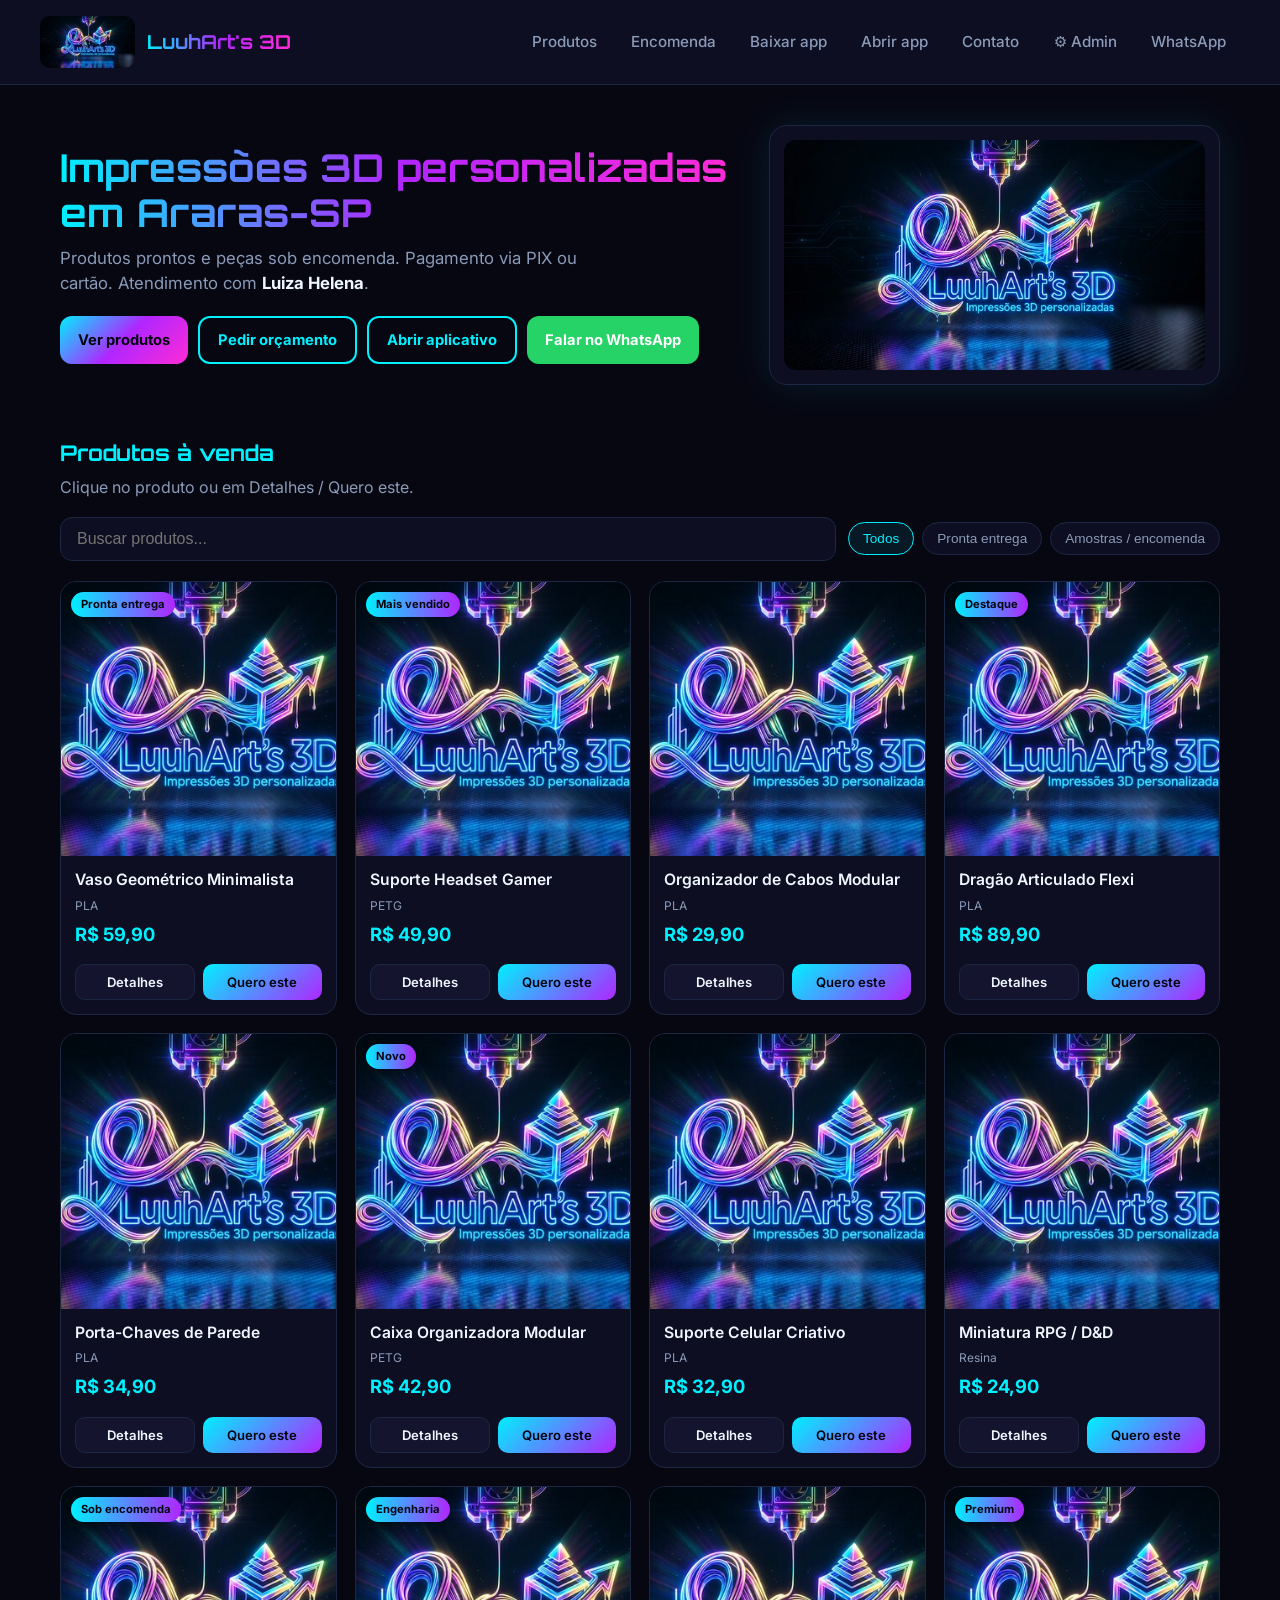
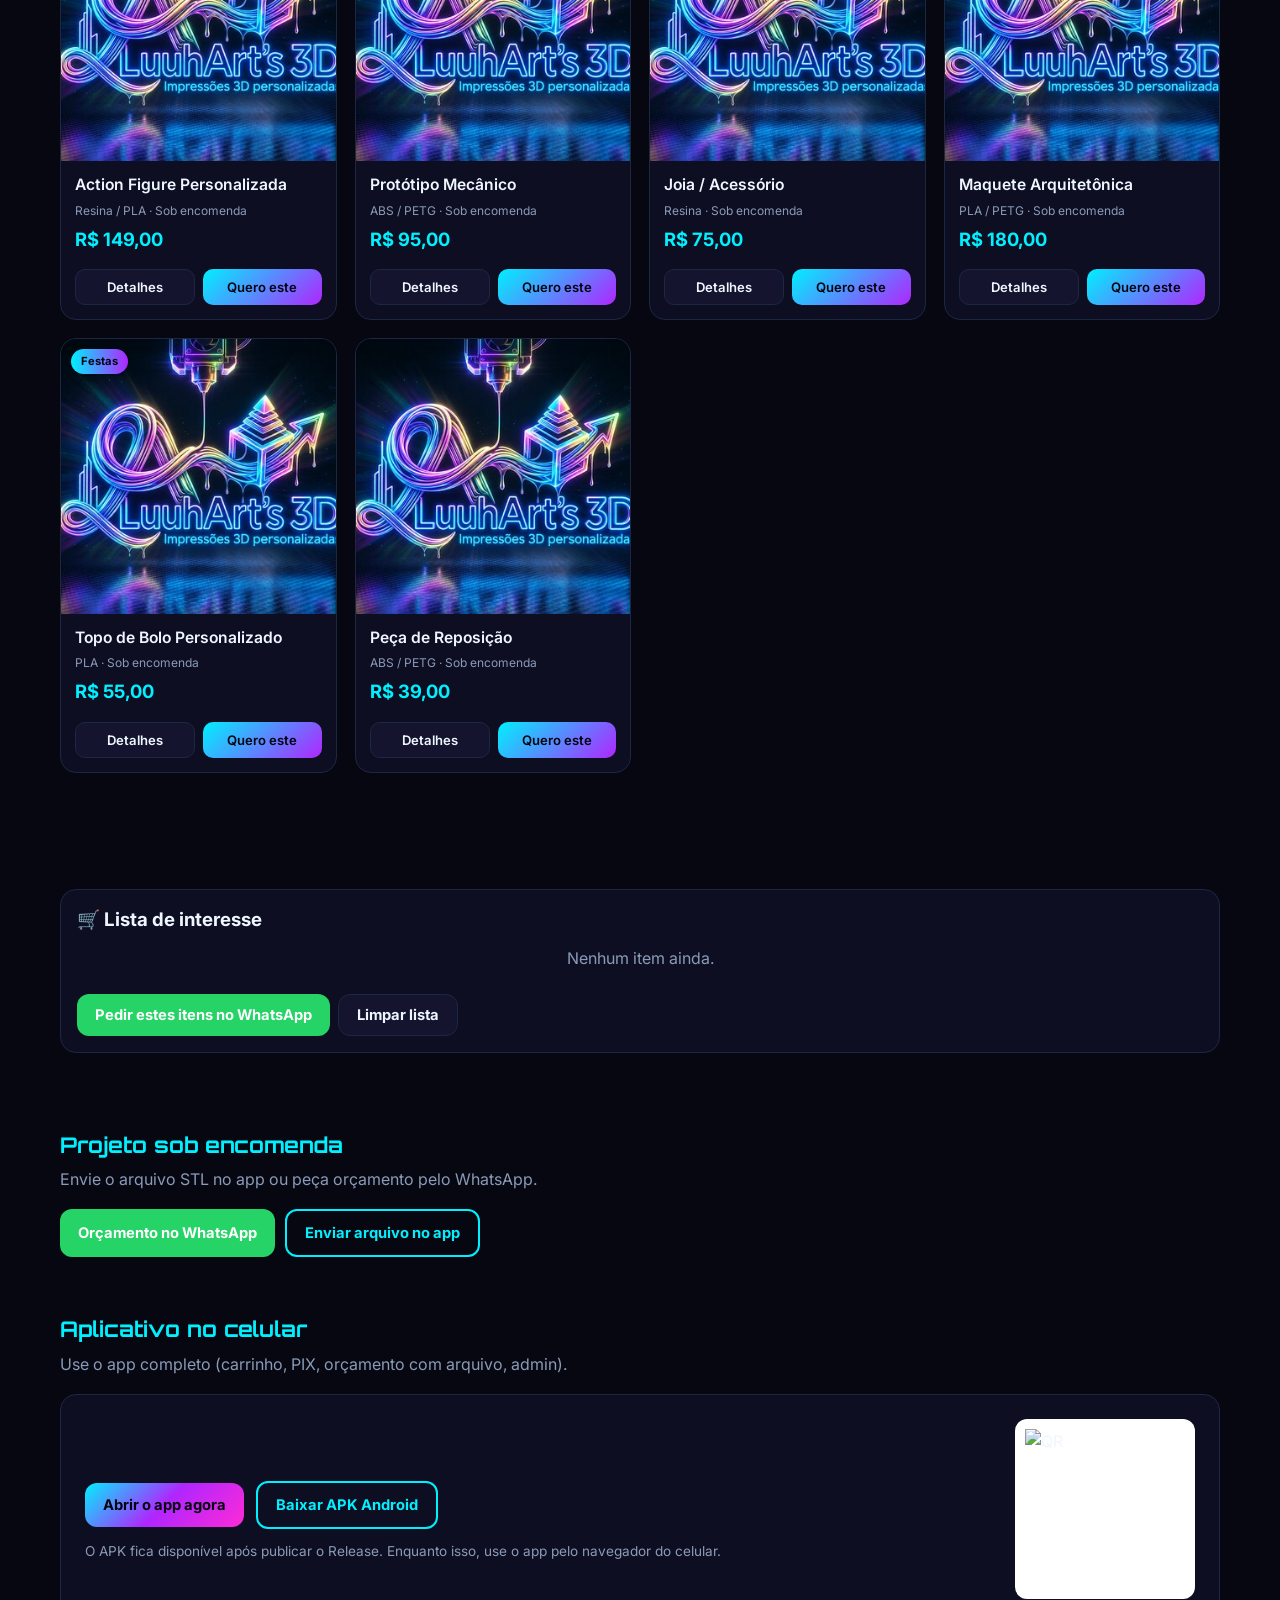
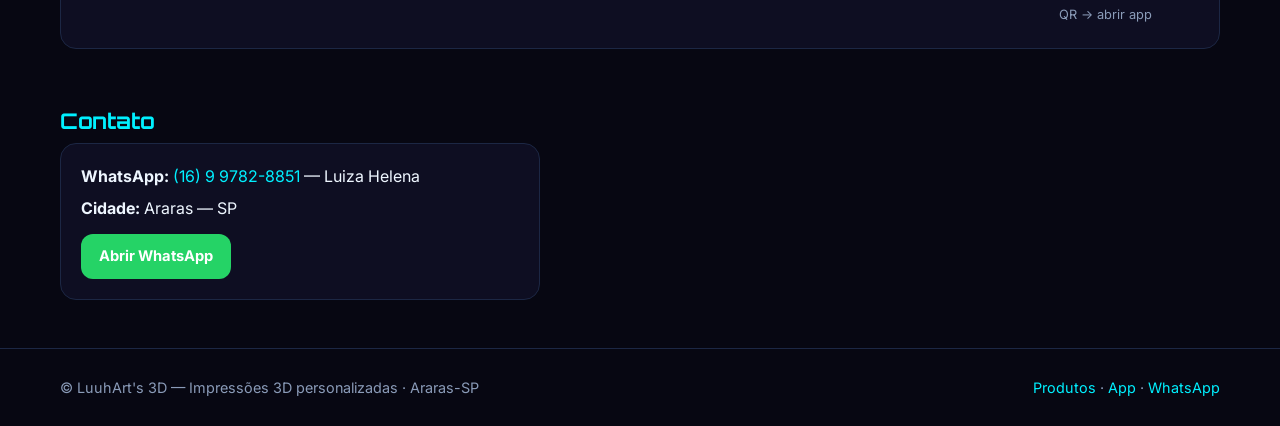
==== commit 6f24b523: "Add files via upload" ====
--- a/index.html
+++ b/index.html
@@ -2,289 +2,553 @@
 <html lang="pt-BR">
 <head>
 <meta charset="UTF-8"/>
-<meta name="viewport" content="width=device-width,initial-scale=1,maximum-scale=1,user-scalable=no,viewport-fit=cover"/>
-<meta name="theme-color" content="#03030f"/>
-<link rel="manifest" href="manifest.webmanifest"/>
-<link rel="apple-touch-icon" href="icon-192.png"/>
-<meta name="mobile-web-app-capable" content="yes"/>
-<meta name="apple-mobile-web-app-capable" content="yes"/>
-<meta name="apple-mobile-web-app-title" content="LuuhArt's 3D"/>
-<title>LuuhArt's 3D — Impressões 3D personalizadas</title>
+<meta name="viewport" content="width=device-width, initial-scale=1"/>
+<title>LuuhArt's 3D | Loja de Impressões 3D — Araras/SP</title>
+<meta name="description" content="Loja de impressões 3D personalizadas. Produtos prontos, sob encomenda, PIX e cartão. Araras-SP."/>
 <link href="https://fonts.googleapis.com/css2?family=Inter:wght@400;500;600;700&family=Orbitron:wght@600;700&display=swap" rel="stylesheet"/>
-<link rel="stylesheet" href="styles.css"/>
+<style>
+:root{--bg:#070712;--s:#0e0e22;--s2:#14142e;--cyan:#00f0ff;--purple:#b026ff;--pink:#ff2bd6;--text:#eef6ff;--muted:#8a9bb8;--border:#1c2744;--ok:#25d366}
+*{box-sizing:border-box;margin:0;padding:0}
+body{font-family:Inter,system-ui,sans-serif;background:var(--bg);color:var(--text);line-height:1.5}
+a{color:var(--cyan);text-decoration:none}
+img{max-width:100%;display:block}
+.container{max-width:1200px;margin:0 auto;padding:0 20px}
+.site-header{background:var(--s);border-bottom:1px solid var(--border)}
+.site-header .inner{display:flex;align-items:center;justify-content:space-between;gap:16px;padding:16px 0;flex-wrap:wrap}
+.brand{display:flex;align-items:center;gap:12px;color:var(--text)}
+.brand img{height:52px;width:auto;border-radius:10px}
+.brand-text{font-family:Orbitron,sans-serif;font-weight:700;font-size:1.2rem;background:linear-gradient(90deg,var(--cyan),var(--purple),var(--pink));-webkit-background-clip:text;-webkit-text-fill-color:transparent}
+.nav{display:flex;gap:6px;flex-wrap:wrap;align-items:center}
+.nav a,.nav button{color:var(--muted);padding:8px 14px;border-radius:10px;font-weight:500;font-size:.95rem;background:transparent;border:none;cursor:pointer;font-family:inherit}
+.nav a:hover,.nav a.active,.nav button:hover{color:var(--cyan);background:rgba(0,240,255,.08)}
+.btn{display:inline-flex;align-items:center;justify-content:center;gap:8px;padding:11px 18px;border-radius:12px;font-weight:700;font-size:.92rem;border:none;cursor:pointer;font-family:inherit}
+.btn-grad{background:linear-gradient(135deg,var(--cyan),var(--purple),var(--pink));color:#050510}
+.btn-out{background:transparent;color:var(--cyan);border:2px solid var(--cyan)}
+.btn-wa{background:var(--ok);color:#fff}
+.btn-dark{background:var(--s2);color:var(--text);border:1px solid var(--border)}
+.btn-danger{background:#c0392b;color:#fff}
+.hero{padding:40px 0 24px;display:grid;grid-template-columns:1.2fr .8fr;gap:32px;align-items:center}
+@media(max-width:900px){.hero{grid-template-columns:1fr}}
+.hero h1{font-family:Orbitron,sans-serif;font-size:clamp(1.6rem,3.5vw,2.4rem);line-height:1.15;margin-bottom:12px;background:linear-gradient(90deg,var(--cyan),var(--purple),var(--pink));-webkit-background-clip:text;-webkit-text-fill-color:transparent}
+.hero p{color:var(--muted);font-size:1.05rem;margin-bottom:20px;max-width:540px}
+.hero-card{background:var(--s);border:1px solid var(--border);border-radius:18px;padding:14px;box-shadow:0 0 40px rgba(0,240,255,.1)}
+.hero-card img{border-radius:12px;width:100%}
+.toolbar{display:flex;flex-wrap:wrap;gap:12px;align-items:center;margin:8px 0 20px}
+.search{flex:1;min-width:200px;background:var(--s);border:1px solid var(--border);border-radius:12px;padding:12px 16px;color:var(--text);font-size:1rem}
+.search:focus{outline:none;border-color:var(--cyan)}
+.chips{display:flex;gap:8px;flex-wrap:wrap}
+.chip{padding:8px 14px;border-radius:999px;background:var(--s);border:1px solid var(--border);color:var(--muted);cursor:pointer;font-size:.85rem}
+.chip.on{border-color:var(--cyan);color:var(--cyan);background:rgba(0,240,255,.08)}
+.grid{display:grid;grid-template-columns:repeat(4,1fr);gap:18px;padding-bottom:40px}
+@media(max-width:1100px){.grid{grid-template-columns:repeat(3,1fr)}}
+@media(max-width:800px){.grid{grid-template-columns:repeat(2,1fr)}}
+@media(max-width:480px){.grid{grid-template-columns:1fr}}
+.card{background:var(--s);border:1px solid var(--border);border-radius:16px;overflow:hidden;display:flex;flex-direction:column;transition:transform .15s,box-shadow .15s;cursor:pointer}
+.card:hover{transform:translateY(-3px);box-shadow:0 8px 28px rgba(0,240,255,.12);border-color:rgba(0,240,255,.35)}
+.card .img{aspect-ratio:1;background:var(--s2);display:flex;align-items:center;justify-content:center;overflow:hidden;position:relative}
+.card .img img{width:100%;height:100%;object-fit:cover}
+.card .badge{position:absolute;top:10px;left:10px;background:linear-gradient(90deg,var(--cyan),var(--purple));color:#050510;font-size:.7rem;font-weight:700;padding:4px 10px;border-radius:999px}
+.card .body{padding:14px;display:flex;flex-direction:column;gap:6px;flex:1}
+.card h3{font-size:.98rem;font-weight:600;line-height:1.3}
+.card .mat{font-size:.75rem;color:var(--muted)}
+.card .price{font-size:1.15rem;font-weight:700;color:var(--cyan);margin-top:auto}
+.card .actions{display:flex;gap:8px;margin-top:10px}
+.card .actions button{flex:1;padding:9px;border-radius:10px;font-weight:600;font-size:.82rem;cursor:pointer;border:none;font-family:inherit}
+.card .buy{background:linear-gradient(135deg,var(--cyan),var(--purple));color:#050510}
+.card .detail{background:var(--s2);color:var(--text);border:1px solid var(--border)!important}
+section{padding:28px 0}
+section h2{font-family:Orbitron,sans-serif;font-size:1.35rem;color:var(--cyan);margin-bottom:6px}
+section .sub{color:var(--muted);margin-bottom:18px}
+.cart-bar{background:var(--s);border:1px solid var(--border);border-radius:16px;padding:16px;margin:20px 0}
+.cart-item{display:flex;justify-content:space-between;gap:12px;padding:8px 0;border-bottom:1px solid var(--border);font-size:.92rem}
+.cart-total{font-size:1.2rem;font-weight:700;color:var(--cyan);margin-top:12px}
+.empty{color:var(--muted);text-align:center;padding:40px}
+.modal{position:fixed;inset:0;background:rgba(0,0,0,.75);display:none;align-items:center;justify-content:center;z-index:200;padding:16px}
+.modal.on{display:flex}
+.modal-box{background:var(--s);border:1px solid var(--border);border-radius:18px;max-width:760px;width:100%;max-height:92vh;overflow:auto}
+.modal-box.wide{max-width:920px}
+.modal-prod{display:grid;grid-template-columns:1fr 1fr}
+@media(max-width:640px){.modal-prod{grid-template-columns:1fr}}
+.modal-prod .mi{background:var(--s2);min-height:220px}
+.modal-prod .mi img{width:100%;height:100%;object-fit:cover;min-height:220px}
+.modal-prod .md{padding:22px}
+.close{float:right;background:transparent;border:none;color:var(--muted);font-size:1.4rem;cursor:pointer}
+footer{border-top:1px solid var(--border);padding:28px 0;margin-top:20px;color:var(--muted);font-size:.9rem}
+footer .row{display:flex;flex-wrap:wrap;justify-content:space-between;gap:12px}
+.download-box{display:grid;grid-template-columns:1fr auto;gap:24px;align-items:center;background:var(--s);border:1px solid var(--border);border-radius:16px;padding:24px}
+@media(max-width:700px){.download-box{grid-template-columns:1fr;text-align:center}}
+.qr{background:#fff;padding:10px;border-radius:12px;display:inline-block}
+.qr img{width:160px;height:160px}
+.toast{position:fixed;bottom:24px;left:50%;transform:translateX(-50%);background:#111;color:#fff;padding:12px 20px;border-radius:10px;z-index:300;display:none;border:1px solid var(--cyan)}
+.toast.on{display:block}
+.admin-box{padding:20px}
+.admin-box label{display:block;font-size:.85rem;color:var(--muted);margin:10px 0 4px}
+.admin-box input,.admin-box textarea,.admin-box select{width:100%;padding:10px;border-radius:10px;border:1px solid var(--border);background:var(--s2);color:var(--text);font-family:inherit}
+.admin-list{margin-top:16px}
+.admin-row{display:flex;justify-content:space-between;gap:12px;align-items:center;padding:12px;border:1px solid var(--border);border-radius:12px;margin-bottom:8px;background:var(--s2)}
+.admin-tabs{display:flex;gap:8px;flex-wrap:wrap;margin-bottom:16px}
+.admin-tabs button{padding:8px 14px;border-radius:10px;border:1px solid var(--border);background:var(--s2);color:var(--muted);cursor:pointer}
+.admin-tabs button.on{border-color:var(--cyan);color:var(--cyan)}
+.hidden{display:none!important}
+</style>
 </head>
 <body>
-<div class="logo-hero"><img id="hero-logo" src="logo.jpg" alt="LuuhArt's 3D"/></div>
-<div class="brand-bar">
-  <div class="brand-text">
-    <h1 id="txt-brand">LuuhArt's 3D</h1>
-    <div class="sub" id="txt-tagline">Impressões 3D personalizadas</div>
+<header class="site-header">
+  <div class="container inner">
+    <a class="brand" href="./">
+      <img src="logo.jpg" alt="LuuhArt's 3D" onerror="this.style.display='none'"/>
+      <span class="brand-text">LuuhArt's 3D</span>
+    </a>
+    <nav class="nav">
+      <a href="#produtos">Produtos</a>
+      <a href="#encomenda">Encomenda</a>
+      <a href="#app">Baixar app</a>
+      <a href="./loja/">Abrir app</a>
+      <a href="#contato">Contato</a>
+      <button type="button" id="btn-admin-open">⚙️ Admin</button>
+      <a class="btn btn-wa" href="https://wa.me/5516997828851?text=Ol%C3%A1%20Luiza%20Helena!" target="_blank" rel="noopener">WhatsApp</a>
+    </nav>
   </div>
-  <div class="brand-actions">
-    <button class="icon-btn" id="admin-btn" title="Configurações">⚙️</button>
-    <button class="cart-btn" id="cart-btn">🛒<span class="cart-count" id="cart-count">0</span></button>
+</header>
+
+<main class="container">
+  <div class="hero">
+    <div>
+      <h1>Impressões 3D personalizadas em Araras-SP</h1>
+      <p>Produtos prontos e peças sob encomenda. Pagamento via PIX ou cartão. Atendimento com <strong style="color:var(--text)">Luiza Helena</strong>.</p>
+      <div style="display:flex;flex-wrap:wrap;gap:10px">
+        <a class="btn btn-grad" href="#produtos">Ver produtos</a>
+        <a class="btn btn-out" href="#encomenda">Pedir orçamento</a>
+        <a class="btn btn-out" href="./loja/">Abrir aplicativo</a>
+        <a class="btn btn-wa" href="https://wa.me/5516997828851" target="_blank" rel="noopener">Falar no WhatsApp</a>
+      </div>
+    </div>
+    <div class="hero-card"><img src="logo.jpg" alt="LuuhArt's 3D" onerror="this.src='./loja/logo.jpg'"/></div>
+  </div>
+
+  <section id="produtos">
+    <h2>Produtos à venda</h2>
+    <p class="sub">Clique no produto ou em Detalhes / Quero este.</p>
+    <div class="toolbar">
+      <input class="search" id="q" type="search" placeholder="Buscar produtos..." autocomplete="off"/>
+      <div class="chips" id="chips">
+        <button type="button" class="chip on" data-f="all">Todos</button>
+        <button type="button" class="chip" data-f="venda">Pronta entrega</button>
+        <button type="button" class="chip" data-f="amostra">Amostras / encomenda</button>
+      </div>
+    </div>
+    <div class="grid" id="grid"></div>
+  </section>
+
+  <section>
+    <div class="cart-bar">
+      <h3>🛒 Lista de interesse</h3>
+      <div id="cart-list"><p class="empty" style="padding:12px">Nenhum item ainda.</p></div>
+      <div class="cart-total" id="cart-total"></div>
+      <div style="margin-top:12px;display:flex;flex-wrap:wrap;gap:8px">
+        <button type="button" class="btn btn-wa" id="btn-wa-cart">Pedir estes itens no WhatsApp</button>
+        <button type="button" class="btn btn-dark" id="btn-clear-cart">Limpar lista</button>
+      </div>
+    </div>
+  </section>
+
+  <section id="encomenda">
+    <h2>Projeto sob encomenda</h2>
+    <p class="sub">Envie o arquivo STL no app ou peça orçamento pelo WhatsApp.</p>
+    <div style="display:flex;flex-wrap:wrap;gap:10px">
+      <a class="btn btn-wa" href="https://wa.me/5516997828851?text=Ol%C3%A1%20Luiza!%20Quero%20or%C3%A7amento%20de%20impress%C3%A3o%203D." target="_blank" rel="noopener">Orçamento no WhatsApp</a>
+      <a class="btn btn-out" href="./loja/#tab-upload">Enviar arquivo no app</a>
+    </div>
+  </section>
+
+  <section id="app">
+    <h2>Aplicativo no celular</h2>
+    <p class="sub">Use o app completo (carrinho, PIX, orçamento com arquivo, admin).</p>
+    <div class="download-box">
+      <div>
+        <a class="btn btn-grad" href="./loja/">Abrir o app agora</a>
+        <a class="btn btn-out" style="margin-left:8px" id="btn-apk" href="#">Baixar APK Android</a>
+        <p style="margin-top:12px;font-size:.85rem;color:var(--muted)">O APK fica disponível após publicar o Release. Enquanto isso, use o app pelo navegador do celular.</p>
+      </div>
+      <div>
+        <div class="qr"><img id="qr-img" alt="QR" width="160" height="160"/></div>
+        <p style="text-align:center;font-size:.8rem;color:var(--muted);margin-top:6px">QR → abrir app</p>
+      </div>
+    </div>
+  </section>
+
+  <section id="contato">
+    <h2>Contato</h2>
+    <div style="background:var(--s);border:1px solid var(--border);border-radius:16px;padding:20px;max-width:480px">
+      <p><strong>WhatsApp:</strong> <a href="https://wa.me/5516997828851">(16) 9 9782-8851</a> — Luiza Helena</p>
+      <p style="margin-top:8px"><strong>Cidade:</strong> Araras — SP</p>
+      <a class="btn btn-wa" style="margin-top:14px" href="https://wa.me/5516997828851" target="_blank" rel="noopener">Abrir WhatsApp</a>
+    </div>
+  </section>
+</main>
+
+<footer>
+  <div class="container row">
+    <div>© LuuhArt's 3D — Impressões 3D personalizadas · Araras-SP</div>
+    <div><a href="#produtos">Produtos</a> · <a href="./loja/">App</a> · <a href="https://wa.me/5516997828851">WhatsApp</a></div>
+  </div>
+</footer>
+
+<!-- Modal produto -->
+<div class="modal" id="modal">
+  <div class="modal-box modal-prod">
+    <div class="mi"><img id="m-img" alt=""/></div>
+    <div class="md">
+      <button type="button" class="close" id="m-close">✕</button>
+      <h2 id="m-title" style="margin-bottom:8px"></h2>
+      <p id="m-mat" style="color:var(--muted);font-size:.85rem"></p>
+      <p id="m-desc" style="margin:12px 0;color:var(--muted)"></p>
+      <p id="m-price" style="font-size:1.4rem;font-weight:700;color:var(--cyan)"></p>
+      <button type="button" class="btn btn-grad" id="m-add" style="margin-top:14px;width:100%">Quero este</button>
+    </div>
   </div>
 </div>
 
-<main class="app-content">
-<section id="tab-produtos" class="tab-panel active">
-  <div class="section-header"><h2 id="txt-prod-t">Produtos à Venda</h2><p id="txt-prod-s">Peças prontas — entrega rápida</p></div>
-  <div class="search-bar"><input type="search" id="search-produtos" placeholder="Buscar produtos..."/></div>
-  <div class="products-grid" id="produtos-grid"></div>
-</section>
-
-<section id="tab-amostras" class="tab-panel">
-  <div class="section-header"><h2 id="txt-amo-t">Modelos de Amostra</h2><p id="txt-amo-s">Sob encomenda — personalize o seu</p></div>
-  <div class="products-grid" id="amostras-grid"></div>
-</section>
-
-<section id="tab-upload" class="tab-panel">
-  <div class="section-header">
-    <h2 id="txt-up-t">Orçamento por Encomenda</h2>
-    <p id="txt-up-s">Envie o arquivo 3D (STL/OBJ) + descrição do que precisa</p>
-  </div>
-  <div class="upload-card">
-    <p class="hint" style="margin-bottom:12px;line-height:1.4">
-      Esta área é para <strong>projetos personalizados</strong>. Envie o arquivo STL (ou OBJ/3MF),
-      explique o que quer, como quer e a quantidade. Nós respondemos com o <strong>orçamento prévio</strong>
-      pelo WhatsApp (Luiza Helena).
-    </p>
-    <div class="upload-zone" id="upload-zone">
-      <div style="font-size:2.2rem">📁</div>
-      <p><strong>Anexar arquivo 3D</strong></p>
-      <p class="hint">STL, OBJ, 3MF, STEP — até 50 MB cada</p>
-      <input type="file" id="file-input" accept=".stl,.obj,.3mf,.step,.stp,.zip" multiple hidden/>
-    </div>
-    <div id="file-list"></div>
-    <form id="upload-form">
-      <label>O que você quer? (descrição detalhada) *</label>
-      <textarea id="upload-desc" rows="4" required placeholder="Ex: Preciso de 3 unidades do suporte na cor preta fosca, material PETG, com o logo da empresa gravado na base. Altura aproximada 12 cm..."></textarea>
-      <label>Quantidade *</label>
-      <input type="number" id="upload-qtd" min="1" value="1" required/>
-      <label>Material preferido</label>
-      <select id="upload-material"><option>PLA</option><option>PETG</option><option>ABS</option><option>Resina</option><option>TPU (flexível)</option><option>Não sei — indiquem o melhor</option></select>
-      <label>Cor / acabamento</label>
-      <input type="text" id="upload-cor" placeholder="Preto fosco, branco, transparente..."/>
-      <label>Seu nome</label>
-      <input type="text" id="upload-nome" placeholder="Para identificarmos o pedido"/>
-      <label>WhatsApp para retorno do orçamento</label>
-      <input type="tel" id="upload-tel" placeholder="(16) 99999-9999"/>
-      <button type="submit" class="btn-primary">Solicitar Orçamento Prévia</button>
-    </form>
-    <div id="orc-wa-panel" class="orc-wa-panel hidden">
-      <p style="font-weight:700;color:var(--cyan);margin-bottom:8px">✅ Orçamento registrado no admin!</p>
-      <p class="hint" style="margin-bottom:12px">Toque no botão abaixo para avisar a Luiza no WhatsApp (texto do pedido + nome do arquivo).</p>
-      <a id="orc-wa-link" class="btn-wa-send" href="#" target="_blank" rel="noopener">📱 Enviar aviso no WhatsApp</a>
-      <button type="button" class="btn-secondary" id="orc-wa-close" style="width:100%;margin-top:10px">Fechar</button>
-    </div>
-    <p class="hint" style="margin-top:12px;text-align:center">
-      Após enviar, você pode falar direto no WhatsApp com a Luiza Helena:<br/>
-      <a href="https://wa.me/5516997828851?text=Ol%C3%A1%20Luiza!%20Enviei%20um%20arquivo%20para%20or%C3%A7amento%20no%20app%20LuuhArt%27s%203D." target="_blank" rel="noopener" style="color:var(--cyan)">📱 (16) 99782-8851</a>
-    </p>
-  </div>
-</section>
-
-<section id="tab-pagamento" class="tab-panel">
-  <div class="section-header"><h2 id="txt-pag-t">Carrinho & Pagamento</h2><p id="txt-pag-s">PIX à vista ou cartão até 12x (Ton)</p></div>
-  <div id="cart-empty" class="empty"><div style="font-size:3rem">🛒</div><p>Carrinho vazio</p><button class="btn-secondary" onclick="switchTab('produtos')">Ver produtos</button></div>
-  <div id="cart-content" class="hidden">
-    <div id="cart-items"></div>
-    <div class="summary">
-      <div class="row"><span>Subtotal</span><span id="subtotal">R$ 0,00</span></div>
-      <div class="row"><span>Frete SEDEX (pago pelo cliente)</span><span id="frete-val">Calcular ↓</span></div>
-      <div class="row total"><span>Total produtos</span><span id="total">R$ 0,00</span></div>
-    </div>
-
-    <div class="frete-box">
-      <strong style="color:var(--cyan)">📦 Calcular frete SEDEX (Correios)</strong>
-      <label>CEP de destino</label>
-      <input type="text" id="frete-cep" placeholder="00000-000" maxlength="9"/>
-      <button type="button" class="btn-secondary" id="btn-calc-frete" style="width:100%;margin-top:8px">Calcular SEDEX</button>
-      <div class="result" id="frete-result"></div>
-      <p class="note">Estimativa baseada em tabela pública. O valor final do SEDEX é pago por você nos Correios. <a href="https://www.correios.com.br/enviar/calculador-remoto-de-precos-e-prazos" target="_blank" rel="noopener" style="color:var(--cyan)">Abrir calculadora oficial</a></p>
-    </div>
-
-    <form id="checkout-form" class="checkout">
-      <h3>Dados cadastrais</h3>
-      <label>Nome completo *</label><input id="cli-nome" required placeholder="Seu nome"/>
-      <label>E-mail *</label><input type="email" id="cli-email" required placeholder="seu@email.com"/>
-      <label>Telefone / WhatsApp *</label><input type="tel" id="cli-tel" required placeholder="(19) 99999-9999"/>
-      <label>CPF (opcional)</label><input id="cli-cpf" placeholder="000.000.000-00"/>
-
-      <h3>Endereço de entrega (SEDEX)</h3>
-      <label>CEP *</label><input id="cli-cep" required placeholder="00000-000" maxlength="9"/>
-      <div class="two"><div><label>Rua *</label><input id="cli-rua" required/></div><div><label>Nº *</label><input id="cli-num" required/></div></div>
-      <label>Complemento</label><input id="cli-comp" placeholder="Apto, bloco..."/>
-      <div class="two"><div><label>Bairro *</label><input id="cli-bairro" required/></div><div><label>Cidade *</label><input id="cli-cidade" required/></div></div>
-      <label>UF *</label>
-      <select id="cli-uf" required><option value="">Selecione</option>
-        <option>AC</option><option>AL</option><option>AP</option><option>AM</option><option>BA</option><option>CE</option><option>DF</option><option>ES</option><option>GO</option><option>MA</option><option>MT</option><option>MS</option><option>MG</option><option>PA</option><option>PB</option><option>PR</option><option>PE</option><option>PI</option><option>RJ</option><option>RN</option><option>RS</option><option>RO</option><option>RR</option><option>SC</option><option selected>SP</option><option>SE</option><option>TO</option>
-      </select>
-
-      <h3>Forma de pagamento</h3>
-      <label class="pay-opt"><input type="radio" name="pagamento" value="pix" checked/><div class="pay-card"><span>💚</span><div><strong>PIX à vista</strong><br/><small>QR Code da maquininha Ton</small></div></div></label>
-      <label class="pay-opt"><input type="radio" name="pagamento" value="cartao"/><div class="pay-card"><span>💳</span><div><strong>Cartão de crédito</strong><br/><small>Parcelado em até 12x na Ton</small></div></div></label>
-      <label class="pay-opt"><input type="radio" name="pagamento" value="link"/><div class="pay-card"><span>🔗</span><div><strong>Link de pagamento Ton</strong><br/><small>Aberto no ato da compra</small></div></div></label>
-
-      <div id="pix-area" class="pay-detail">
-        <p class="hint">Escaneie o QR ou copie o código PIX com o <strong>valor exato do carrinho</strong>:</p>
-        <p id="pix-valor" style="color:var(--cyan);font-weight:700;margin:8px 0">Valor do PIX: R$ 0,00</p>
-        <div class="qr-box"><img id="pix-qr" width="180" height="180" alt="QR PIX"/></div>
-        <button type="button" class="btn-secondary" id="btn-copy-pix" style="width:100%">📋 Copiar código PIX</button>
-        <p class="hint" style="margin-top:8px">Chave: <code style="color:var(--cyan)">20df61f4-a128-48e2-86a2-63c904946f84</code></p>
-      </div>
-      <div id="cartao-area" class="pay-detail hidden">
-        <p class="hint">Após confirmar o pedido, o pagamento será processado na maquininha Ton (até 12x).</p>
-        <label>Parcelas</label>
-        <select id="parcelas"><option value="1">1x sem juros</option><option value="2">2x</option><option value="3">3x</option><option value="4">4x</option><option value="6">6x</option><option value="12">12x</option></select>
-      </div>
-      <div id="link-area" class="pay-detail hidden">
-        <p class="hint">Link oficial da maquininha Ton — o valor final é o do link:</p>
-        <a class="btn-link" href="https://payment-link-v3.ton.com.br/pl_gEAvrKdQaDV32Nnte9sY43Ojl9zbW70L" target="_blank" rel="noopener">Abrir Link de Pagamento Ton</a>
-      </div>
-
-      <button type="submit" class="btn-primary">Confirmar Pedido</button>
-    </form>
-  </div>
-</section>
-
-<div id="product-detail" class="detail hidden">
-  <button class="back" id="detail-back">← Voltar</button>
-  <div class="detail-img"><img id="detail-image" alt=""/></div>
-  <div class="detail-body">
-    <h2 id="detail-title"></h2>
-    <p class="price" id="detail-price"></p>
-    <p class="desc" id="detail-desc"></p>
-    <div class="tags" id="detail-meta"></div>
-    <div class="qty-sel"><button type="button" id="qty-minus">−</button><span id="qty-value">1</span><button type="button" id="qty-plus">+</button></div>
-    <button class="btn-primary" id="btn-add-cart">Adicionar ao Carrinho</button>
-    <button class="btn-outline" id="btn-buy-now">Comprar Agora</button>
+<!-- Modal admin -->
+<div class="modal" id="admin-modal">
+  <div class="modal-box wide">
+    <div class="admin-box">
+      <button type="button" class="close" id="admin-close">✕</button>
+      <h2 style="color:var(--cyan);margin-bottom:12px">⚙️ Administração</h2>
+      <div id="admin-login">
+        <label>Senha</label>
+        <input type="password" id="admin-pass" placeholder="Senha de admin"/>
+        <button type="button" class="btn btn-grad" id="admin-login-btn" style="margin-top:12px">Entrar</button>
+        <p style="margin-top:8px;font-size:.8rem;color:var(--muted)">Senha padrão: luarts2026</p>
+      </div>
+      <div id="admin-panel" class="hidden">
+        <div class="admin-tabs">
+          <button type="button" class="on" data-tab="prod">Produtos</button>
+          <button type="button" data-tab="pedidos">Pedidos / lista</button>
+        </div>
+        <div id="atab-prod">
+          <button type="button" class="btn btn-grad" id="btn-new-prod">+ Novo produto</button>
+          <div class="admin-list" id="admin-prod-list"></div>
+          <div id="prod-form" class="hidden" style="margin-top:16px;padding:16px;border:1px solid var(--border);border-radius:12px">
+            <h3 id="form-title">Produto</h3>
+            <input type="hidden" id="f-id"/>
+            <label>Nome</label><input id="f-nome"/>
+            <label>Preço</label><input id="f-preco" type="number" step="0.01"/>
+            <label>Material</label><input id="f-material"/>
+            <label>Descrição</label><textarea id="f-desc" rows="3"></textarea>
+            <label>Categoria</label>
+            <select id="f-cat"><option value="venda">Pronta entrega</option><option value="amostra">Amostra / encomenda</option></select>
+            <label>URL da imagem</label><input id="f-img" placeholder="https://..."/>
+            <label>Badge (opcional)</label><input id="f-badge" placeholder="Mais vendido"/>
+            <div style="margin-top:12px;display:flex;gap:8px">
+              <button type="button" class="btn btn-grad" id="f-save">Salvar</button>
+              <button type="button" class="btn btn-dark" id="f-cancel">Cancelar</button>
+            </div>
+          </div>
+        </div>
+        <div id="atab-pedidos" class="hidden">
+          <p class="sub">Itens que clientes colocaram na lista deste navegador. Orçamentos com arquivo ficam no app (pasta loja → ⚙️).</p>
+          <div id="admin-orders"></div>
+        </div>
+      </div>
+    </div>
   </div>
 </div>
 
-<div id="admin-panel" class="admin hidden">
-  <div class="admin-head"><h2>⚙️ Configurações</h2><button class="back" id="admin-close">✕</button></div>
-  <div class="admin-tabs">
-    <button class="admin-tab active" data-atab="produtos">Produtos</button>
-    <button class="admin-tab" data-atab="aparencia">Aparência</button>
-    <button class="admin-tab" data-atab="textos">Textos</button>
-    <button class="admin-tab" data-atab="loja">Loja/Frete</button>
-    <button class="admin-tab" data-atab="orcamentos">Orçamentos</button>
-    <button class="admin-tab" data-atab="export">Backup</button>
-  </div>
-  <div id="atab-produtos" class="atab">
-    <button class="btn-primary" id="btn-new-product">+ Novo Produto</button>
-    <div id="admin-product-list" style="margin-top:12px"></div>
-  </div>
-  <div id="atab-aparencia" class="atab hidden">
-    <div class="sg">
-      <h4>Logo (topo)</h4>
-      <label>URL da logo</label><input type="url" id="set-logo-url" placeholder="https://..."/>
-      <label>Ou enviar imagem</label><input type="file" id="set-logo-file" accept="image/*"/>
-      <img id="set-logo-preview" style="max-width:100%;max-height:100px;margin-top:8px;border-radius:8px" alt=""/>
-    </div>
-    <div class="sg">
-      <h4>Cores</h4>
-      <div class="color-row"><label>Fundo</label><input type="color" id="c-bg" value="#03030f"/></div>
-      <div class="color-row"><label>Superfície</label><input type="color" id="c-surface" value="#0a0a1c"/></div>
-      <div class="color-row"><label>Cyan</label><input type="color" id="c-cyan" value="#00f0ff"/></div>
-      <div class="color-row"><label>Roxo</label><input type="color" id="c-purple" value="#b026ff"/></div>
-      <div class="color-row"><label>Rosa</label><input type="color" id="c-pink" value="#ff2bd6"/></div>
-      <div class="color-row"><label>Texto</label><input type="color" id="c-text" value="#eef6ff"/></div>
-    </div>
-    <button class="btn-primary" id="btn-save-aparencia">Salvar Aparência</button>
-  </div>
-  <div id="atab-textos" class="atab hidden">
-    <div class="sg">
-      <h4>Textos do app</h4>
-      <label>Nome da marca</label><input id="set-brand"/>
-      <label>Slogan</label><input id="set-tagline"/>
-      <label>Título produtos</label><input id="set-prod-t"/>
-      <label>Sub produtos</label><input id="set-prod-s"/>
-      <label>Título amostras</label><input id="set-amo-t"/>
-      <label>Sub amostras</label><input id="set-amo-s"/>
-      <label>Título upload</label><input id="set-up-t"/>
-      <label>Sub upload</label><input id="set-up-s"/>
-      <label>Título pagamento</label><input id="set-pag-t"/>
-      <label>Sub pagamento</label><input id="set-pag-s"/>
-    </div>
-    <button class="btn-primary" id="btn-save-textos">Salvar Textos</button>
-  </div>
-  <div id="atab-loja" class="atab hidden">
-    <div class="sg">
-      <h4>Frete / Correios</h4>
-      <label>CEP de origem (sua loja)</label><input id="set-cep-origem" placeholder="13610-000"/>
-      <label>Peso médio do pacote (kg)</label><input type="number" id="set-peso" step="0.1" value="0.5"/>
-      <label>Taxa base estimada SEDEX (R$)</label><input type="number" id="set-frete-base" step="0.01" value="25"/>
-      <label>Multiplicador por distância</label><input type="number" id="set-frete-mult" step="0.1" value="1.2"/>
-      <p class="hint" style="margin-top:8px">A calculadora usa tabela estimada + link oficial dos Correios. Ajuste os valores conforme sua região.</p>
-    </div>
-    <div class="sg">
-      <h4>Pagamento Ton</h4>
-      <label>Link de pagamento Ton</label><input id="set-ton-link" placeholder="https://payment-link-v3.ton.com.br/..."/>
-      <label>Código PIX (copia e cola)</label><textarea id="set-pix-payload" rows="3"></textarea>
-      <label>Chave PIX</label><input id="set-pix-key"/>
-      <label>WhatsApp (somente números com DDI)</label><input id="set-whatsapp" placeholder="5516997828851"/>
-      <label>Nome no WhatsApp</label><input id="set-whatsapp-name" placeholder="Luiza Helena"/>
-      <label>Cidade de origem</label><input id="set-cidade" placeholder="Araras-SP"/>
-    </div>
-    <div class="sg">
-      <h4>Senha admin</h4>
-      <label>Nova senha</label><input type="password" id="set-admin-pass" placeholder="deixe em branco para manter"/>
-    </div>
-    <button class="btn-primary" id="btn-save-loja">Salvar Loja</button>
-  </div>
-  <div id="atab-orcamentos" class="atab hidden">
-    <p class="hint" style="margin-bottom:12px">Pedidos de orçamento com arquivos. Baixe o STL aqui ou pelo link enviado no WhatsApp.</p>
-    <button class="btn-secondary" id="btn-refresh-orc" style="width:100%;margin-bottom:10px">🔄 Atualizar lista</button>
-    <div id="admin-orc-list"></div>
-  </div>
-  <div id="atab-export" class="atab hidden">
-    <p class="hint">Exporte ou importe produtos + configurações (JSON).</p>
-    <button class="btn-primary" id="btn-export">⬇️ Exportar backup</button>
-    <label class="btn-secondary" style="display:block;text-align:center;margin-top:10px;padding:12px">⬆️ Importar JSON<input type="file" id="import-json" accept=".json" hidden/></label>
-    <p class="hint" style="margin-top:14px">Senha atual padrão: <code>luarts2026</code></p>
-  </div>
-</div>
-
-<div id="edit-modal" class="modal hidden">
-  <div class="modal-box edit-modal">
-    <h2 id="edit-title">Produto</h2>
-    <form id="edit-form">
-      <input type="hidden" id="edit-id"/>
-      <label>Nome *</label><input id="edit-nome" required/>
-      <label>Preço (R$) *</label><input type="number" id="edit-preco" step="0.01" min="0" required/>
-      <label>Categoria</label><select id="edit-cat"><option value="venda">À venda</option><option value="amostra">Amostra</option></select>
-      <label>Material</label><input id="edit-material"/>
-      <label>Badge</label><input id="edit-badge" placeholder="Mais vendido..."/>
-      <label>Descrição</label><textarea id="edit-desc" rows="3"></textarea>
-      <label>URL imagem</label><input type="url" id="edit-img"/>
-      <label>Ou enviar imagem</label><input type="file" id="edit-img-file" accept="image/*"/>
-      <div id="edit-preview"></div>
-      <label>Estoque</label><input type="number" id="edit-stock" min="0" value="10"/>
-      <label>Peso (kg) p/ frete</label><input type="number" id="edit-peso" step="0.05" value="0.3"/>
-      <div class="edit-actions"><button type="button" class="btn-secondary" id="edit-cancel">Cancelar</button><button type="submit" class="btn-primary">Salvar</button></div>
-    </form>
-  </div>
-</div>
-</main>
-
-<a id="wa-float" class="wa-float" href="https://wa.me/5516997828851?text=Ol%C3%A1%20Luiza%20Helena!%20Gostaria%20de%20fazer%20um%20pedido%20na%20LuuhArt%27s%203D." target="_blank" rel="noopener" title="WhatsApp">📱</a>
-<nav class="bottom-nav">
-  <button class="nav-item active" data-tab="produtos"><span class="nav-icon">🛍️</span>Produtos</button>
-  <button class="nav-item" data-tab="amostras"><span class="nav-icon">📐</span>Amostras</button>
-  <button class="nav-item" data-tab="upload"><span class="nav-icon">📐</span>Orçamento</button>
-  <button class="nav-item" data-tab="pagamento"><span class="nav-icon">💳</span>Pagar</button>
-</nav>
-<div id="toast" class="toast hidden"></div>
-<div id="success-modal" class="modal hidden"><div class="modal-box"><div style="font-size:2.8rem">✅</div><h2>Pedido registrado!</h2><p id="success-msg"></p><button class="btn-primary" onclick="closeSuccess()">Continuar</button></div></div>
-<script src="app.js"></script>
+<div class="toast" id="toast"></div>
+
 <script>
-if ("serviceWorker" in navigator) {
-  window.addEventListener("load", function () {
-    navigator.serviceWorker.register("./sw.js").catch(function (e) { console.warn("SW", e); });
+const DEFAULT_PRODUCTS = [
+  {id:1,nome:"Vaso Geométrico Minimalista",preco:59.90,material:"PLA",desc:"Vaso decorativo geométrico moderno. Ideal para suculentas ou decoração. Acabamento fosco.",categoria:"venda",badge:"Pronta entrega",stock:15,peso:0.25,img:"https://images.unsplash.com/photo-1485955900004-4fefcb7d75d4?w=400&h=400&fit=crop"},
+  {id:2,nome:"Suporte Headset Gamer",preco:49.90,material:"PETG",desc:"Suporte ergonômico para fones. Base estável, várias cores sob consulta.",categoria:"venda",badge:"Mais vendido",stock:22,peso:0.2,img:"https://images.unsplash.com/photo-1546435770-a3e426bf472b?w=400&h=400&fit=crop"},
+  {id:3,nome:"Organizador de Cabos Modular",preco:29.90,material:"PLA",desc:"Kit organizador para USB, HDMI e carregadores. Mesa limpa.",categoria:"venda",badge:"",stock:40,peso:0.1,img:"https://images.unsplash.com/photo-1558618666-fcd25c85cd64?w=400&h=400&fit=crop"},
+  {id:4,nome:"Dragão Articulado Flexi",preco:89.90,material:"PLA",desc:"Dragão articulado (flexi) com movimento realista. Colecionável.",categoria:"venda",badge:"Destaque",stock:10,peso:0.15,img:"https://images.unsplash.com/photo-1614726365723-49cfaee6394c?w=400&h=400&fit=crop"},
+  {id:5,nome:"Porta-Chaves de Parede",preco:34.90,material:"PLA",desc:"5 ganchos, design minimalista para entrada.",categoria:"venda",badge:"",stock:18,peso:0.12,img:"https://images.unsplash.com/photo-1586023492125-27b2c045efd7?w=400&h=400&fit=crop"},
+  {id:6,nome:"Caixa Organizadora Modular",preco:42.90,material:"PETG",desc:"Caixa empilhável com tampa. Resistente.",categoria:"venda",badge:"Novo",stock:20,peso:0.3,img:"https://images.unsplash.com/photo-1600585154340-be6161a56a0c?w=400&h=400&fit=crop"},
+  {id:7,nome:"Suporte Celular Criativo",preco:32.90,material:"PLA",desc:"Suporte de mesa para smartphone. Ângulo confortável.",categoria:"venda",badge:"",stock:25,peso:0.08,img:"https://images.unsplash.com/photo-1511707171634-5f897ff02aa9?w=400&h=400&fit=crop"},
+  {id:8,nome:"Miniatura RPG / D&D",preco:24.90,material:"Resina",desc:"Miniatura detalhada para RPG. Pintura sob encomenda.",categoria:"venda",badge:"",stock:30,peso:0.05,img:"https://images.unsplash.com/photo-1606107557195-0e29a4b5b4aa?w=400&h=400&fit=crop"},
+  {id:101,nome:"Action Figure Personalizada",preco:149,material:"Resina / PLA",desc:"Figure sob encomenda. Envie referência e personalizamos.",categoria:"amostra",badge:"Sob encomenda",stock:99,peso:0.4,img:"https://images.unsplash.com/photo-1606107557195-0e29a4b5b4aa?w=400&h=400&fit=crop"},
+  {id:102,nome:"Protótipo Mecânico",preco:95,material:"ABS / PETG",desc:"Protótipo funcional com tolerâncias precisas.",categoria:"amostra",badge:"Engenharia",stock:99,peso:0.35,img:"https://images.unsplash.com/photo-1581091226825-a6a2a5aee158?w=400&h=400&fit=crop"},
+  {id:103,nome:"Joia / Acessório",preco:75,material:"Resina",desc:"Anéis, pingentes e brincos em resina premium.",categoria:"amostra",badge:"",stock:99,peso:0.05,img:"https://images.unsplash.com/photo-1515562141207-7a88fb7ce338?w=400&h=400&fit=crop"},
+  {id:104,nome:"Maquete Arquitetônica",preco:180,material:"PLA / PETG",desc:"Maquete sob medida. Escala personalizada.",categoria:"amostra",badge:"Premium",stock:99,peso:0.8,img:"https://images.unsplash.com/photo-1486406146926-c627a92ad1ab?w=400&h=400&fit=crop"},
+  {id:105,nome:"Topo de Bolo Personalizado",preco:55,material:"PLA",desc:"Topo de bolo temático para festas e casamentos.",categoria:"amostra",badge:"Festas",stock:99,peso:0.1,img:"https://images.unsplash.com/photo-1464349095431-e9a21285b5f3?w=400&h=400&fit=crop"},
+  {id:106,nome:"Peça de Reposição",preco:39,material:"ABS / PETG",desc:"Reposição a partir de modelo 3D ou medição.",categoria:"amostra",badge:"",stock:99,peso:0.2,img:"https://images.unsplash.com/photo-1504328345606-18bbc8c9d7d1?w=400&h=400&fit=crop"}
+];
+
+const ADMIN_PASS = "luarts2026";
+const APP_URL = "./loja/";
+const APK_URL = "https://github.com/DiegoFogari/luuharts-3d/releases/latest";
+
+function loadProducts() {
+  try {
+    const raw = localStorage.getItem("luuh_site_products");
+    if (raw) {
+      const p = JSON.parse(raw);
+      if (Array.isArray(p) && p.length) return p;
+    }
+  } catch (e) {}
+  return JSON.parse(JSON.stringify(DEFAULT_PRODUCTS));
+}
+function saveProducts() {
+  localStorage.setItem("luuh_site_products", JSON.stringify(products));
+}
+
+let products = loadProducts();
+let cart = [];
+try { cart = JSON.parse(localStorage.getItem("luuh_site_cart") || "[]"); if (!Array.isArray(cart)) cart = []; } catch(e){ cart = []; }
+let filter = "all";
+let current = null;
+
+function fmt(n){ return "R$ " + Number(n).toFixed(2).replace(".", ","); }
+function esc(s){ return String(s||"").replace(/[&<>"']/g, c => ({'&':'&amp;','<':'&lt;','>':'&gt;','"':'&quot;',"'":'&#39;'}[c])); }
+function toast(m){
+  const t = document.getElementById("toast");
+  t.textContent = m; t.classList.add("on");
+  setTimeout(() => t.classList.remove("on"), 2500);
+}
+
+function list(){
+  const q = (document.getElementById("q").value || "").toLowerCase().trim();
+  return products.filter(p => {
+    const cat = p.categoria || (p.amostra ? "amostra" : "venda");
+    if (filter === "venda" && cat === "amostra") return false;
+    if (filter === "amostra" && cat !== "amostra") return false;
+    if (!q) return true;
+    return (p.nome + " " + (p.desc||"") + " " + (p.material||"")).toLowerCase().includes(q);
   });
 }
+
+function render(){
+  const grid = document.getElementById("grid");
+  const items = list();
+  if (!items.length) {
+    grid.innerHTML = '<p class="empty">Nenhum produto encontrado.</p>';
+    return;
+  }
+  grid.innerHTML = items.map(p => {
+    const badge = p.badge || "";
+    const cat = p.categoria || "";
+    return '<article class="card" data-id="' + p.id + '">' +
+      '<div class="img">' +
+        (badge ? '<span class="badge">' + esc(badge) + '</span>' : '') +
+        '<img src="' + esc(p.img || "logo.jpg") + '" alt="' + esc(p.nome) + '" loading="lazy" onerror="this.src=\'logo.jpg\'"/>' +
+      '</div>' +
+      '<div class="body">' +
+        '<h3>' + esc(p.nome) + '</h3>' +
+        '<div class="mat">' + esc(p.material || "") + (cat === "amostra" ? " · Sob encomenda" : "") + '</div>' +
+        '<div class="price">' + fmt(p.preco) + '</div>' +
+        '<div class="actions">' +
+          '<button type="button" class="detail" data-act="detail" data-id="' + p.id + '">Detalhes</button>' +
+          '<button type="button" class="buy" data-act="add" data-id="' + p.id + '">Quero este</button>' +
+        '</div>' +
+      '</div></article>';
+  }).join("");
+}
+
+function addCart(id){
+  id = Number(id);
+  const p = products.find(x => Number(x.id) === id);
+  if (!p) { toast("Produto não encontrado"); return; }
+  const e = cart.find(x => Number(x.id) === id);
+  if (e) e.qty += 1;
+  else cart.push({ id: p.id, nome: p.nome, preco: p.preco, qty: 1 });
+  localStorage.setItem("luuh_site_cart", JSON.stringify(cart));
+  renderCart();
+  toast("Adicionado: " + p.nome);
+}
+
+function renderCart(){
+  const box = document.getElementById("cart-list");
+  const tot = document.getElementById("cart-total");
+  if (!cart.length) {
+    box.innerHTML = '<p class="empty" style="padding:12px">Nenhum item ainda.</p>';
+    tot.textContent = "";
+    return;
+  }
+  let s = 0;
+  box.innerHTML = cart.map(i => {
+    s += Number(i.preco) * i.qty;
+    return '<div class="cart-item"><span>' + esc(i.nome) + ' × ' + i.qty + '</span><span>' + fmt(i.preco * i.qty) + '</span></div>';
+  }).join("");
+  tot.textContent = "Total: " + fmt(s);
+}
+
+function openModal(id){
+  id = Number(id);
+  const p = products.find(x => Number(x.id) === id);
+  if (!p) return;
+  current = p;
+  document.getElementById("m-img").src = p.img || "logo.jpg";
+  document.getElementById("m-title").textContent = p.nome;
+  document.getElementById("m-mat").textContent = (p.material || "") + (p.categoria === "amostra" ? " · Sob encomenda" : "");
+  document.getElementById("m-desc").textContent = p.desc || "";
+  document.getElementById("m-price").textContent = fmt(p.preco);
+  document.getElementById("modal").classList.add("on");
+}
+
+document.getElementById("grid").addEventListener("click", function(e) {
+  const btn = e.target.closest("button[data-act]");
+  if (btn) {
+    e.preventDefault();
+    e.stopPropagation();
+    const id = btn.getAttribute("data-id");
+    const act = btn.getAttribute("data-act");
+    if (act === "add") addCart(id);
+    if (act === "detail") openModal(id);
+    return;
+  }
+  const card = e.target.closest(".card[data-id]");
+  if (card) openModal(card.getAttribute("data-id"));
+});
+
+document.getElementById("m-close").onclick = function(){ document.getElementById("modal").classList.remove("on"); };
+document.getElementById("modal").addEventListener("click", function(e){ if (e.target.id === "modal") e.target.classList.remove("on"); });
+document.getElementById("m-add").onclick = function(){ if (current) { addCart(current.id); document.getElementById("modal").classList.remove("on"); } };
+
+document.getElementById("q").addEventListener("input", render);
+document.getElementById("chips").addEventListener("click", function(e) {
+  const b = e.target.closest(".chip");
+  if (!b) return;
+  document.querySelectorAll(".chip").forEach(c => c.classList.remove("on"));
+  b.classList.add("on");
+  filter = b.getAttribute("data-f");
+  render();
+});
+
+document.getElementById("btn-clear-cart").onclick = function(){
+  cart = [];
+  localStorage.setItem("luuh_site_cart", "[]");
+  renderCart();
+};
+document.getElementById("btn-wa-cart").onclick = function(){
+  if (!cart.length) { toast("Adicione produtos à lista primeiro"); return; }
+  var msg = "Olá Luiza Helena! Gostaria de pedir estes itens da LuuhArt's 3D:\n\n";
+  var s = 0;
+  cart.forEach(function(i){
+    msg += "- " + i.nome + " x" + i.qty + " (" + fmt(i.preco * i.qty) + ")\n";
+    s += Number(i.preco) * i.qty;
+  });
+  msg += "\nTotal: " + fmt(s);
+  window.open("https://wa.me/5516997828851?text=" + encodeURIComponent(msg), "_blank");
+};
+
+document.getElementById("btn-apk").onclick = function(e){
+  e.preventDefault();
+  window.open(APK_URL, "_blank");
+};
+document.getElementById("qr-img").src = "https://api.qrserver.com/v1/create-qr-code/?size=160x160&data=" + encodeURIComponent(location.origin + location.pathname.replace(/\/?$/, "/") + "loja/");
+
+/* Admin */
+document.getElementById("btn-admin-open").onclick = function(){
+  document.getElementById("admin-modal").classList.add("on");
+};
+document.getElementById("admin-close").onclick = function(){
+  document.getElementById("admin-modal").classList.remove("on");
+};
+document.getElementById("admin-modal").addEventListener("click", function(e){
+  if (e.target.id === "admin-modal") e.target.classList.remove("on");
+});
+document.getElementById("admin-login-btn").onclick = function(){
+  const pass = document.getElementById("admin-pass").value;
+  if (pass === ADMIN_PASS) {
+    document.getElementById("admin-login").classList.add("hidden");
+    document.getElementById("admin-panel").classList.remove("hidden");
+    renderAdminProducts();
+    renderAdminOrders();
+  } else toast("Senha incorreta");
+};
+document.querySelector(".admin-tabs").addEventListener("click", function(e){
+  const b = e.target.closest("button[data-tab]");
+  if (!b) return;
+  document.querySelectorAll(".admin-tabs button").forEach(x => x.classList.remove("on"));
+  b.classList.add("on");
+  const tab = b.getAttribute("data-tab");
+  document.getElementById("atab-prod").classList.toggle("hidden", tab !== "prod");
+  document.getElementById("atab-pedidos").classList.toggle("hidden", tab !== "pedidos");
+});
+
+function renderAdminProducts(){
+  const box = document.getElementById("admin-prod-list");
+  box.innerHTML = products.map(p =>
+    '<div class="admin-row"><div><strong>' + esc(p.nome) + '</strong><br/><span style="color:var(--muted);font-size:.85rem">' + fmt(p.preco) + ' · ' + esc(p.categoria||"") + '</span></div>' +
+    '<div style="display:flex;gap:6px"><button type="button" class="btn btn-dark" data-edit="' + p.id + '">Editar</button>' +
+    '<button type="button" class="btn btn-danger" data-del="' + p.id + '">Apagar</button></div></div>'
+  ).join("");
+}
+document.getElementById("admin-prod-list").addEventListener("click", function(e){
+  const ed = e.target.getAttribute("data-edit");
+  const del = e.target.getAttribute("data-del");
+  if (ed) {
+    const p = products.find(x => Number(x.id) === Number(ed));
+    if (!p) return;
+    document.getElementById("prod-form").classList.remove("hidden");
+    document.getElementById("f-id").value = p.id;
+    document.getElementById("f-nome").value = p.nome || "";
+    document.getElementById("f-preco").value = p.preco || 0;
+    document.getElementById("f-material").value = p.material || "";
+    document.getElementById("f-desc").value = p.desc || "";
+    document.getElementById("f-cat").value = p.categoria || "venda";
+    document.getElementById("f-img").value = p.img || "";
+    document.getElementById("f-badge").value = p.badge || "";
+    document.getElementById("form-title").textContent = "Editar produto";
+  }
+  if (del) {
+    if (!confirm("Apagar este produto?")) return;
+    products = products.filter(x => Number(x.id) !== Number(del));
+    saveProducts();
+    renderAdminProducts();
+    render();
+    toast("Produto apagado");
+  }
+});
+document.getElementById("btn-new-prod").onclick = function(){
+  document.getElementById("prod-form").classList.remove("hidden");
+  document.getElementById("f-id").value = "";
+  document.getElementById("f-nome").value = "";
+  document.getElementById("f-preco").value = "";
+  document.getElementById("f-material").value = "PLA";
+  document.getElementById("f-desc").value = "";
+  document.getElementById("f-cat").value = "venda";
+  document.getElementById("f-img").value = "";
+  document.getElementById("f-badge").value = "";
+  document.getElementById("form-title").textContent = "Novo produto";
+};
+document.getElementById("f-cancel").onclick = function(){ document.getElementById("prod-form").classList.add("hidden"); };
+document.getElementById("f-save").onclick = function(){
+  const idVal = document.getElementById("f-id").value;
+  const data = {
+    id: idVal ? Number(idVal) : Date.now(),
+    nome: document.getElementById("f-nome").value.trim() || "Produto",
+    preco: Number(document.getElementById("f-preco").value) || 0,
+    material: document.getElementById("f-material").value.trim(),
+    desc: document.getElementById("f-desc").value.trim(),
+    categoria: document.getElementById("f-cat").value,
+    img: document.getElementById("f-img").value.trim(),
+    badge: document.getElementById("f-badge").value.trim(),
+    stock: 99,
+    peso: 0.2
+  };
+  const idx = products.findIndex(x => Number(x.id) === Number(data.id));
+  if (idx >= 0) products[idx] = Object.assign({}, products[idx], data);
+  else products.unshift(data);
+  saveProducts();
+  document.getElementById("prod-form").classList.add("hidden");
+  renderAdminProducts();
+  render();
+  toast("Produto salvo");
+};
+
+function renderAdminOrders(){
+  const box = document.getElementById("admin-orders");
+  if (!cart.length) {
+    box.innerHTML = '<p style="color:var(--muted)">Nenhuma lista de interesse neste navegador.</p>';
+    return;
+  }
+  box.innerHTML = cart.map(i => '<div class="admin-row"><span>' + esc(i.nome) + ' × ' + i.qty + '</span><span>' + fmt(i.preco * i.qty) + '</span></div>').join("");
+}
+
+render();
+renderCart();
 </script>
 </body>
 </html>
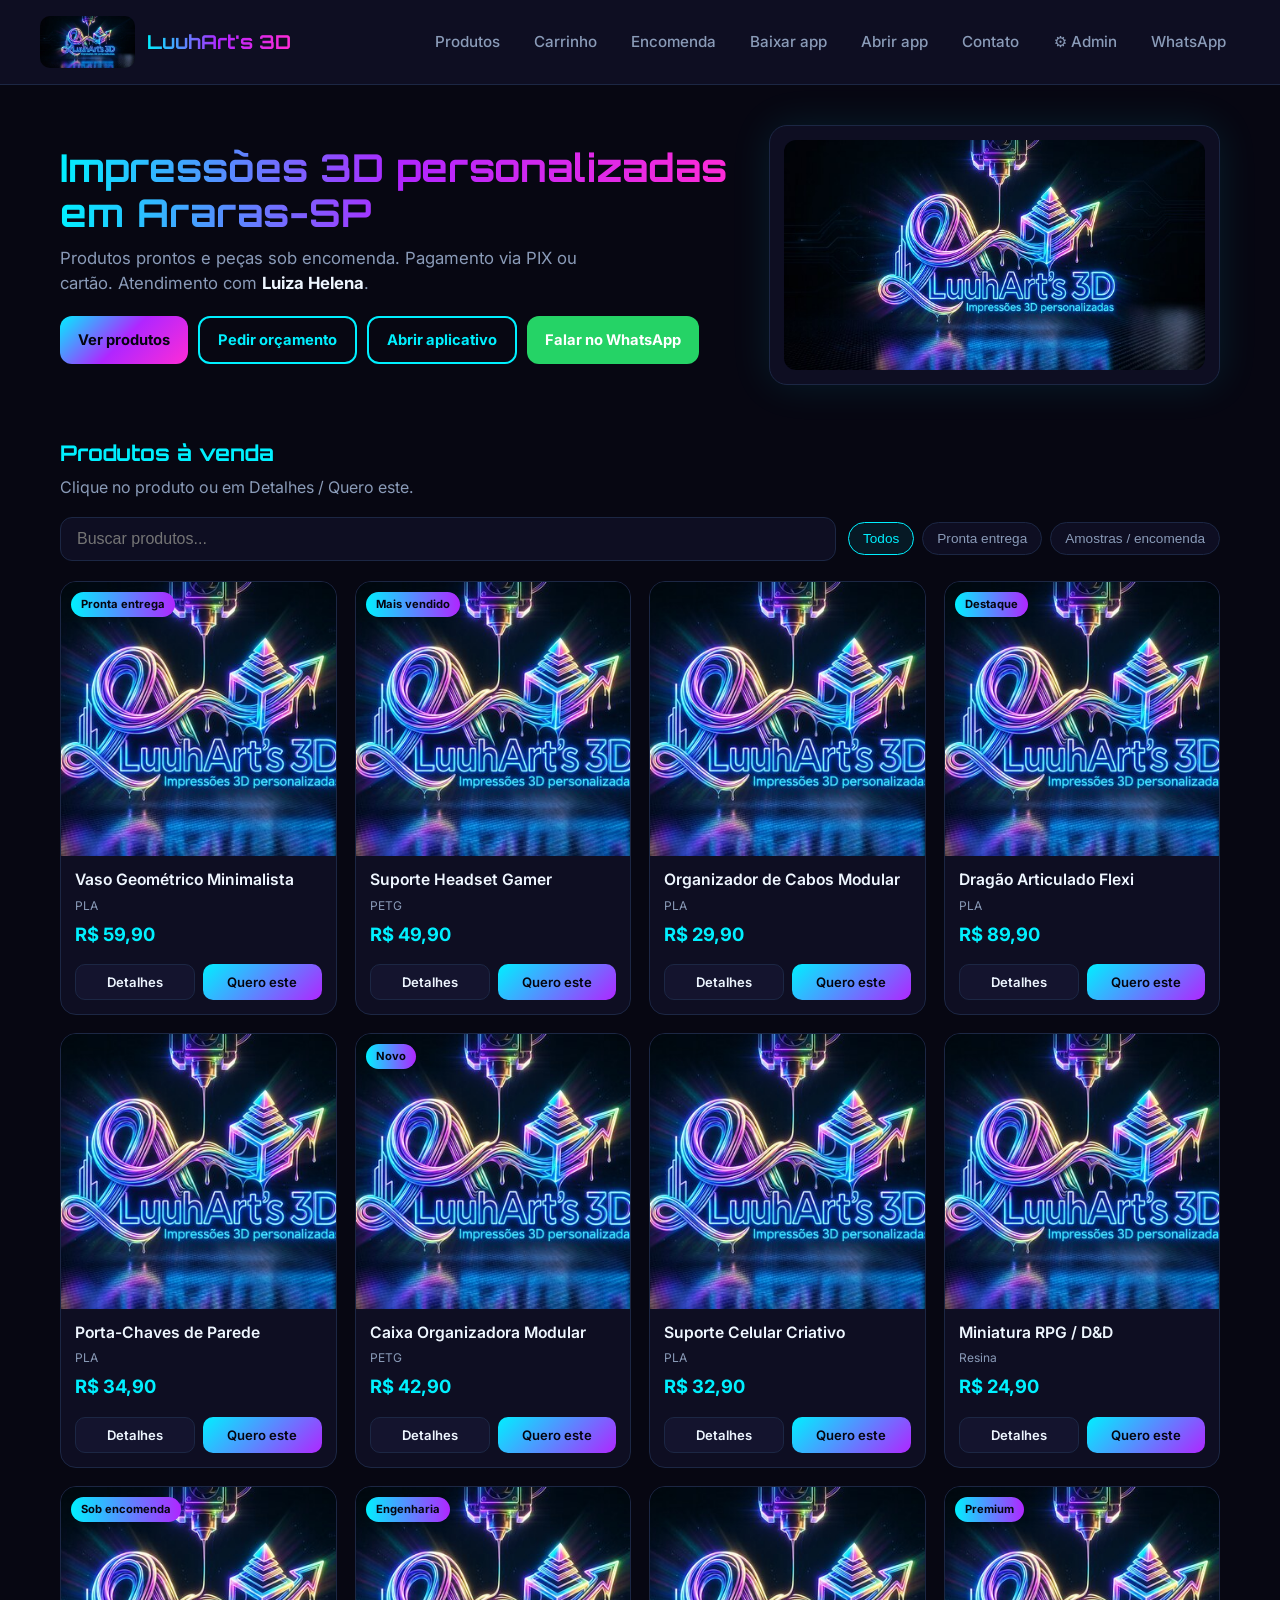
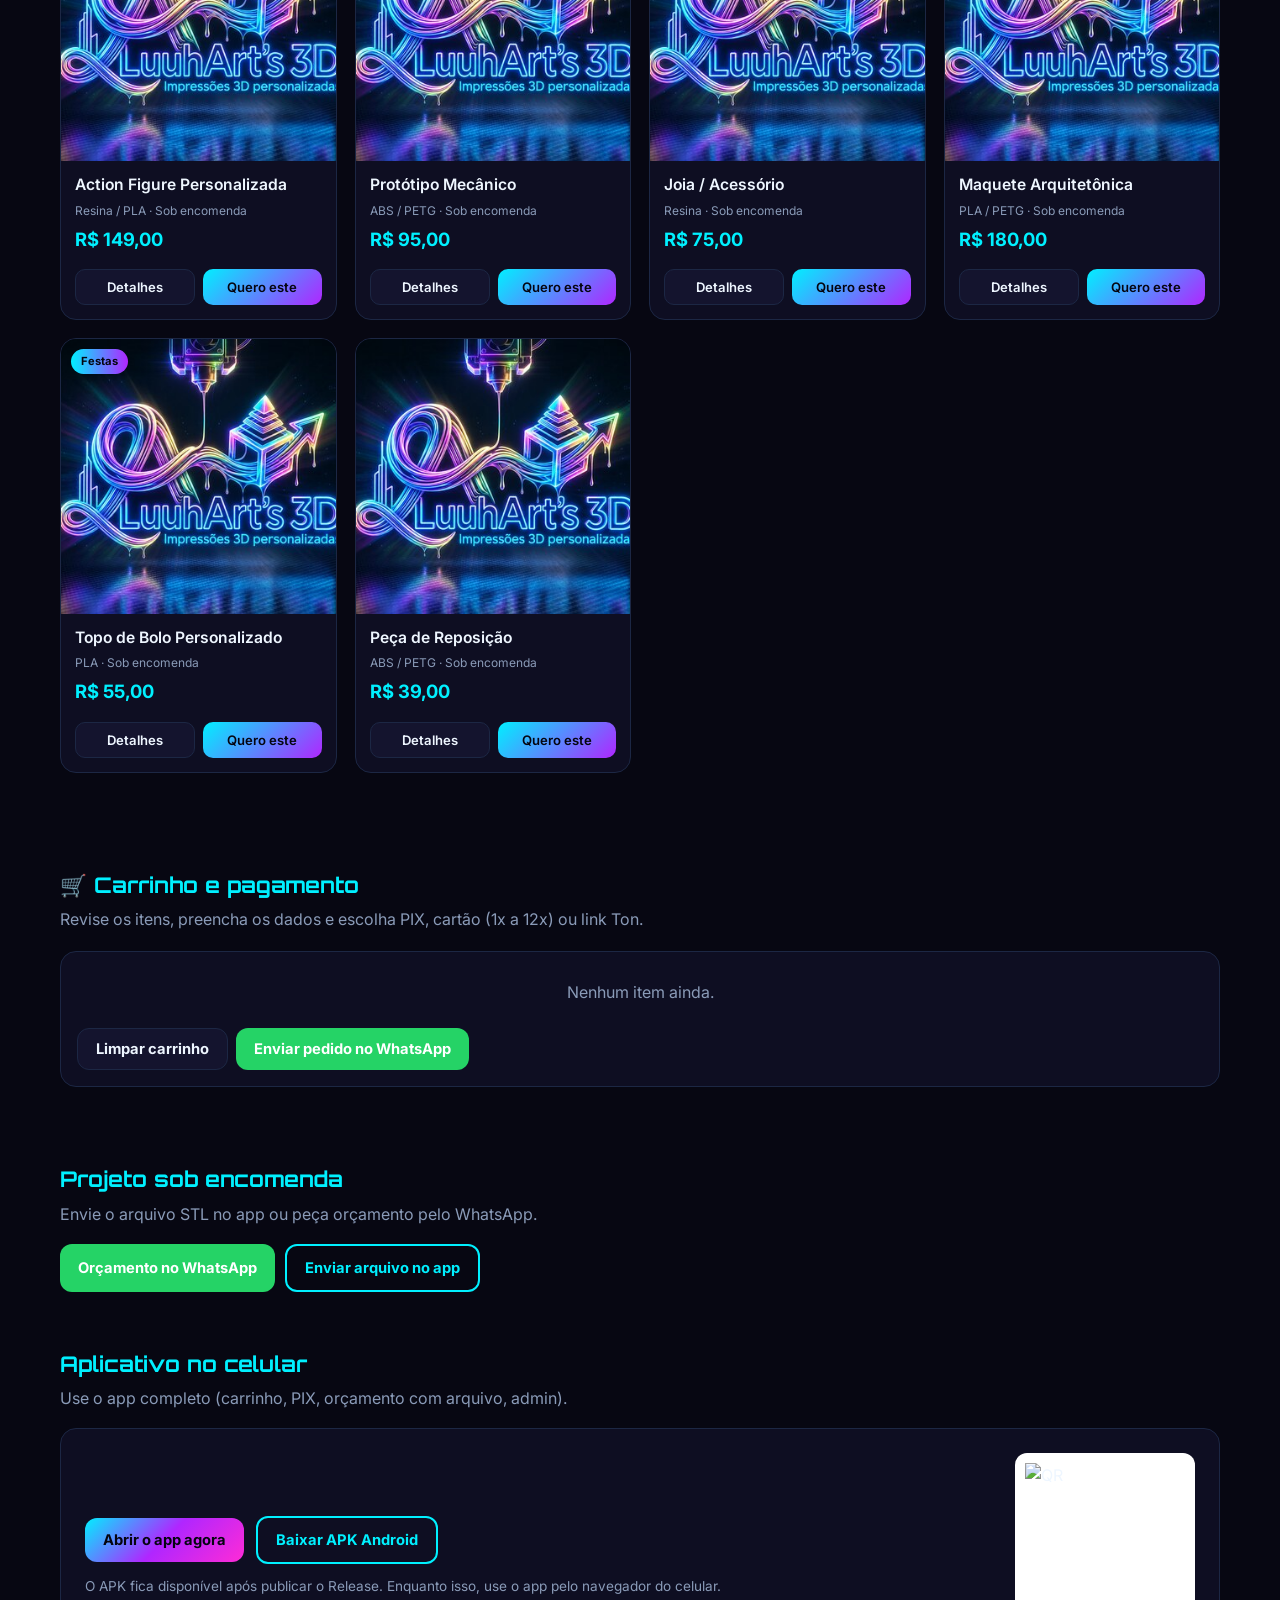
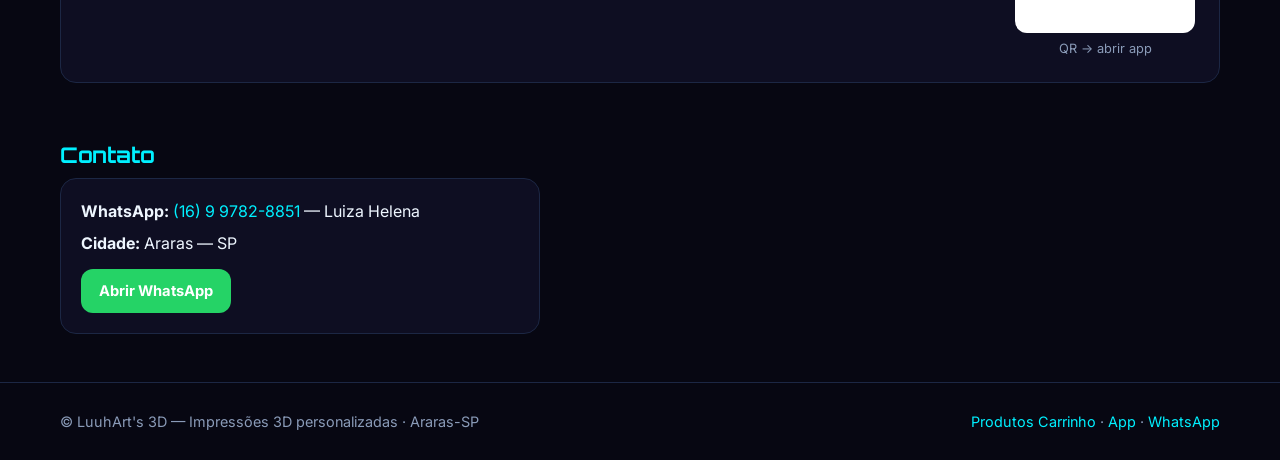
==== commit 89b13010: "Add files via upload" ====
--- a/index.html
+++ b/index.html
@@ -90,6 +90,18 @@
 .admin-tabs button{padding:8px 14px;border-radius:10px;border:1px solid var(--border);background:var(--s2);color:var(--muted);cursor:pointer}
 .admin-tabs button.on{border-color:var(--cyan);color:var(--cyan)}
 .hidden{display:none!important}
+
+.form-grid{display:grid;grid-template-columns:1fr 1fr;gap:12px;margin-bottom:8px}
+@media(max-width:640px){.form-grid{grid-template-columns:1fr}}
+.form-grid .full{grid-column:1/-1}
+.form-grid label{display:block;font-size:.8rem;color:var(--muted);margin-bottom:4px}
+.form-grid input{width:100%;padding:11px 12px;border-radius:10px;border:1px solid var(--border);background:var(--s2);color:var(--text);font-family:inherit}
+.pay-opts{display:flex;flex-direction:column;gap:10px;margin-bottom:16px}
+.pay-opt{display:flex;align-items:flex-start;gap:10px;padding:12px 14px;background:var(--s2);border:1px solid var(--border);border-radius:12px;cursor:pointer}
+.pay-opt input{margin-top:3px}
+.pay-box{padding:16px;background:var(--s2);border:1px solid var(--border);border-radius:14px;margin-bottom:12px}
+.checkout-area.hidden,.pay-box.hidden,.hidden{display:none!important}
+
 </style>
 </head>
 <body>
@@ -101,6 +113,7 @@
     </a>
     <nav class="nav">
       <a href="#produtos">Produtos</a>
+      <a href="#carrinho">Carrinho</a>
       <a href="#encomenda">Encomenda</a>
       <a href="#app">Baixar app</a>
       <a href="./loja/">Abrir app</a>
@@ -140,14 +153,71 @@
     <div class="grid" id="grid"></div>
   </section>
 
-  <section>
+  <section id="carrinho">
+    <h2>🛒 Carrinho e pagamento</h2>
+    <p class="sub">Revise os itens, preencha os dados e escolha PIX, cartão (1x a 12x) ou link Ton.</p>
     <div class="cart-bar">
-      <h3>🛒 Lista de interesse</h3>
-      <div id="cart-list"><p class="empty" style="padding:12px">Nenhum item ainda.</p></div>
+      <div id="cart-list"><p class="empty" style="padding:12px">Nenhum item ainda. Clique em “Quero este” nos produtos.</p></div>
       <div class="cart-total" id="cart-total"></div>
       <div style="margin-top:12px;display:flex;flex-wrap:wrap;gap:8px">
-        <button type="button" class="btn btn-wa" id="btn-wa-cart">Pedir estes itens no WhatsApp</button>
-        <button type="button" class="btn btn-dark" id="btn-clear-cart">Limpar lista</button>
+        <button type="button" class="btn btn-dark" id="btn-clear-cart">Limpar carrinho</button>
+        <button type="button" class="btn btn-wa" id="btn-wa-cart">Enviar pedido no WhatsApp</button>
+      </div>
+
+      <div id="checkout-area" class="checkout-area hidden" style="margin-top:24px;padding-top:20px;border-top:1px solid var(--border)">
+        <h3 style="margin-bottom:12px;color:var(--cyan)">Dados para entrega</h3>
+        <div class="form-grid">
+          <div><label>Nome completo *</label><input id="c-nome" placeholder="Seu nome"/></div>
+          <div><label>WhatsApp *</label><input id="c-tel" placeholder="(16) 99999-9999"/></div>
+          <div><label>E-mail</label><input id="c-email" type="email" placeholder="seu@email.com"/></div>
+          <div><label>CEP *</label><input id="c-cep" placeholder="00000-000" maxlength="9"/></div>
+          <div class="full"><label>Endereço *</label><input id="c-end" placeholder="Rua, número, bairro, cidade — SP"/></div>
+        </div>
+
+        <h3 style="margin:20px 0 12px;color:var(--cyan)">Forma de pagamento</h3>
+        <div class="pay-opts">
+          <label class="pay-opt"><input type="radio" name="pay" value="pix" checked/> <span>💚 PIX à vista (QR Code com valor do pedido)</span></label>
+          <label class="pay-opt"><input type="radio" name="pay" value="cartao"/> <span>💳 Cartão de crédito — 1x a 12x (maquininha Ton, com juros da operadora)</span></label>
+          <label class="pay-opt"><input type="radio" name="pay" value="link"/> <span>🔗 Link de pagamento Ton</span></label>
+        </div>
+
+        <div id="pay-pix" class="pay-box">
+          <p style="color:var(--muted);font-size:.9rem;margin-bottom:10px">Escaneie o QR ou copie o código PIX com o <strong style="color:var(--text)">valor exato</strong> do carrinho:</p>
+          <p id="pix-valor" style="font-weight:700;color:var(--cyan);margin-bottom:10px">Valor: R$ 0,00</p>
+          <div style="text-align:center;margin:12px 0">
+            <img id="pix-qr" width="200" height="200" alt="QR PIX" style="background:#fff;border-radius:12px;padding:8px"/>
+          </div>
+          <button type="button" class="btn btn-dark" id="btn-copy-pix" style="width:100%">📋 Copiar código PIX</button>
+          <p style="font-size:.8rem;color:var(--muted);margin-top:8px">Chave PIX: <code style="color:var(--cyan)">20df61f4-a128-48e2-86a2-63c904946f84</code></p>
+        </div>
+
+        <div id="pay-cartao" class="pay-box hidden">
+          <p style="color:var(--muted);font-size:.9rem;margin-bottom:10px">Pagamento na maquininha <strong style="color:var(--text)">Ton</strong>. Escolha as parcelas (juros conforme a maquininha/operadora):</p>
+          <label>Parcelas</label>
+          <select id="c-parcelas" style="width:100%;max-width:320px;padding:10px;border-radius:10px;border:1px solid var(--border);background:var(--s2);color:var(--text)">
+            <option value="1">1x (à vista no cartão)</option>
+            <option value="2">2x</option>
+            <option value="3">3x</option>
+            <option value="4">4x</option>
+            <option value="5">5x</option>
+            <option value="6">6x</option>
+            <option value="7">7x</option>
+            <option value="8">8x</option>
+            <option value="9">9x</option>
+            <option value="10">10x</option>
+            <option value="11">11x</option>
+            <option value="12">12x</option>
+          </select>
+          <p style="font-size:.85rem;color:var(--muted);margin-top:10px">Após confirmar, enviaremos a cobrança / combinamos a finalização com a Luiza Helena no WhatsApp.</p>
+        </div>
+
+        <div id="pay-link" class="pay-box hidden">
+          <p style="color:var(--muted);font-size:.9rem;margin-bottom:12px">Abra o link oficial da Ton para pagar (cartão/PIX conforme a página da Ton):</p>
+          <a class="btn btn-grad" id="btn-ton-link" href="https://payment-link-v3.ton.com.br/pl_gEAvrKdQaDV32Nnte9sY43Ojl9zbW70L" target="_blank" rel="noopener">Abrir link de pagamento Ton</a>
+          <p style="font-size:.8rem;color:var(--muted);margin-top:10px">Se o valor do link for fixo, combine o ajuste com a Luiza no WhatsApp conforme o total do carrinho.</p>
+        </div>
+
+        <button type="button" class="btn btn-grad" id="btn-confirm" style="width:100%;margin-top:20px;padding:16px;font-size:1.05rem">✅ Confirmar pedido e avisar no WhatsApp</button>
       </div>
     </div>
   </section>
@@ -190,7 +260,8 @@
 <footer>
   <div class="container row">
     <div>© LuuhArt's 3D — Impressões 3D personalizadas · Araras-SP</div>
-    <div><a href="#produtos">Produtos</a> · <a href="./loja/">App</a> · <a href="https://wa.me/5516997828851">WhatsApp</a></div>
+    <div><a href="#produtos">Produtos</a>
+      <a href="#carrinho">Carrinho</a> · <a href="./loja/">App</a> · <a href="https://wa.me/5516997828851">WhatsApp</a></div>
   </div>
 </footer>
 
@@ -219,9 +290,13 @@
         <label>Senha</label>
         <input type="password" id="admin-pass" placeholder="Senha de admin"/>
         <button type="button" class="btn btn-grad" id="admin-login-btn" style="margin-top:12px">Entrar</button>
-        <p style="margin-top:8px;font-size:.8rem;color:var(--muted)">Senha padrão: luarts2026</p>
+        
       </div>
       <div id="admin-panel" class="hidden">
+        <div style="display:flex;justify-content:space-between;align-items:center;gap:12px;margin-bottom:12px;flex-wrap:wrap">
+          <span style="color:var(--muted);font-size:.85rem">Sessão admin (só neste navegador)</span>
+          <button type="button" class="btn btn-dark" id="btn-admin-logout">Sair do admin</button>
+        </div>
         <div class="admin-tabs">
           <button type="button" class="on" data-tab="prod">Produtos</button>
           <button type="button" data-tab="pedidos">Pedidos / lista</button>
@@ -358,11 +433,14 @@
 }
 
 function renderCart(){
+  try { showCheckoutIfNeeded(); } catch(e) {}
+
   const box = document.getElementById("cart-list");
   const tot = document.getElementById("cart-total");
   if (!cart.length) {
     box.innerHTML = '<p class="empty" style="padding:12px">Nenhum item ainda.</p>';
     tot.textContent = "";
+    try { showCheckoutIfNeeded(); } catch(e) {}
     return;
   }
   let s = 0;
@@ -371,6 +449,7 @@
     return '<div class="cart-item"><span>' + esc(i.nome) + ' × ' + i.qty + '</span><span>' + fmt(i.preco * i.qty) + '</span></div>';
   }).join("");
   tot.textContent = "Total: " + fmt(s);
+  try { showCheckoutIfNeeded(); updatePixUI(); } catch(e) {}
 }
 
 function openModal(id){
@@ -451,12 +530,38 @@
 document.getElementById("admin-login-btn").onclick = function(){
   const pass = document.getElementById("admin-pass").value;
   if (pass === ADMIN_PASS) {
+    sessionStorage.setItem("luuh_admin_ok", "1");
+    document.getElementById("admin-pass").value = "";
     document.getElementById("admin-login").classList.add("hidden");
     document.getElementById("admin-panel").classList.remove("hidden");
     renderAdminProducts();
     renderAdminOrders();
+    toast("Admin liberado");
   } else toast("Senha incorreta");
 };
+const _btnLogout = document.getElementById("btn-admin-logout");
+if (_btnLogout) _btnLogout.onclick = function(){ adminLogout(); };
+function adminLogout(){
+  sessionStorage.removeItem("luuh_admin_ok");
+  document.getElementById("admin-panel").classList.add("hidden");
+  document.getElementById("admin-login").classList.remove("hidden");
+  document.getElementById("admin-pass").value = "";
+  document.getElementById("admin-modal").classList.remove("on");
+  toast("Saiu do admin");
+}
+document.getElementById("btn-admin-open").addEventListener("click", function(){
+  // always show login unless this tab session is active
+  if (sessionStorage.getItem("luuh_admin_ok") === "1") {
+    document.getElementById("admin-login").classList.add("hidden");
+    document.getElementById("admin-panel").classList.remove("hidden");
+    renderAdminProducts();
+    renderAdminOrders();
+  } else {
+    document.getElementById("admin-login").classList.remove("hidden");
+    document.getElementById("admin-panel").classList.add("hidden");
+  }
+});
+
 document.querySelector(".admin-tabs").addEventListener("click", function(e){
   const b = e.target.closest("button[data-tab]");
   if (!b) return;
@@ -547,6 +652,126 @@
   box.innerHTML = cart.map(i => '<div class="admin-row"><span>' + esc(i.nome) + ' × ' + i.qty + '</span><span>' + fmt(i.preco * i.qty) + '</span></div>').join("");
 }
 
+
+const PIX_KEY = "20df61f4-a128-48e2-86a2-63c904946f84";
+const TON_LINK = "https://payment-link-v3.ton.com.br/pl_gEAvrKdQaDV32Nnte9sY43Ojl9zbW70L";
+const WA_NUM = "5516997828851";
+
+function crc16(str) {
+  let crc = 0xFFFF;
+  for (let i = 0; i < str.length; i++) {
+    crc ^= str.charCodeAt(i) << 8;
+    for (let j = 0; j < 8; j++) {
+      crc = (crc & 0x8000) ? ((crc << 1) ^ 0x1021) : (crc << 1);
+      crc &= 0xFFFF;
+    }
+  }
+  return crc.toString(16).toUpperCase().padStart(4, "0");
+}
+function tlv(id, value) {
+  const v = String(value);
+  return id + String(v.length).padStart(2, "0") + v;
+}
+function buildPixPayload(amount) {
+  const merchantAccount = tlv("00", "br.gov.bcb.pix") + tlv("01", PIX_KEY);
+  const valor = Number(amount).toFixed(2);
+  let payload = "";
+  payload += tlv("00", "01");
+  payload += tlv("26", merchantAccount);
+  payload += tlv("52", "0000");
+  payload += tlv("53", "986");
+  payload += tlv("54", valor);
+  payload += tlv("58", "BR");
+  payload += tlv("59", "DIEGO HENRIQUE VIEGA FOGA");
+  payload += tlv("60", "ARARAS");
+  payload += tlv("62", tlv("05", "LuuhArts3D"));
+  payload += "6304";
+  payload += crc16(payload);
+  return payload;
+}
+function updatePixUI() {
+  const total = cart.reduce((s, i) => s + Number(i.preco) * i.qty, 0);
+  const el = document.getElementById("pix-valor");
+  const img = document.getElementById("pix-qr");
+  if (!el) return;
+  el.textContent = "Valor do PIX: " + fmt(total);
+  if (total <= 0) return;
+  const payload = buildPixPayload(total);
+  window._lastPixPayload = payload;
+  if (img) {
+    img.src = "https://api.qrserver.com/v1/create-qr-code/?size=200x200&data=" + encodeURIComponent(payload);
+  }
+}
+function showCheckoutIfNeeded() {
+  const area = document.getElementById("checkout-area");
+  if (!area) return;
+  if (cart.length) area.classList.remove("hidden");
+  else area.classList.add("hidden");
+  updatePixUI();
+}
+
+document.querySelectorAll('input[name="pay"]').forEach(function(r) {
+  r.addEventListener("change", function() {
+    document.getElementById("pay-pix").classList.toggle("hidden", r.value !== "pix" || !r.checked);
+    // fix: on change of any radio
+  });
+});
+document.querySelectorAll('input[name="pay"]').forEach(function(r) {
+  r.addEventListener("change", function() {
+    const v = document.querySelector('input[name="pay"]:checked').value;
+    document.getElementById("pay-pix").classList.toggle("hidden", v !== "pix");
+    document.getElementById("pay-cartao").classList.toggle("hidden", v !== "cartao");
+    document.getElementById("pay-link").classList.toggle("hidden", v !== "link");
+    if (v === "pix") updatePixUI();
+  });
+});
+
+const btnCopy = document.getElementById("btn-copy-pix");
+if (btnCopy) btnCopy.onclick = function() {
+  const p = window._lastPixPayload || "";
+  if (!p) { toast("Adicione itens ao carrinho"); return; }
+  navigator.clipboard.writeText(p).then(function(){ toast("Código PIX copiado!"); }).catch(function(){
+    prompt("Copie o código PIX:", p);
+  });
+};
+
+const btnConfirm = document.getElementById("btn-confirm");
+if (btnConfirm) btnConfirm.onclick = function() {
+  if (!cart.length) { toast("Carrinho vazio"); return; }
+  const nome = (document.getElementById("c-nome").value || "").trim();
+  const tel = (document.getElementById("c-tel").value || "").trim();
+  const email = (document.getElementById("c-email").value || "").trim();
+  const cep = (document.getElementById("c-cep").value || "").trim();
+  const end = (document.getElementById("c-end").value || "").trim();
+  if (!nome || !tel || !cep || !end) { toast("Preencha nome, WhatsApp, CEP e endereço"); return; }
+  const pay = (document.querySelector('input[name="pay"]:checked') || {}).value || "pix";
+  const total = cart.reduce((s, i) => s + Number(i.preco) * i.qty, 0);
+  let msg = "Olá Luiza Helena! *Pedido LuuhArt's 3D*\\n\\n";
+  cart.forEach(function(i) {
+    msg += "• " + i.nome + " x" + i.qty + " — " + fmt(i.preco * i.qty) + "\\n";
+  });
+  msg += "\\n*Total: " + fmt(total) + "*\\n\\n";
+  msg += "Nome: " + nome + "\\nWhatsApp: " + tel + "\\n";
+  if (email) msg += "E-mail: " + email + "\\n";
+  msg += "CEP: " + cep + "\\nEndereço: " + end + "\\n\\n";
+  if (pay === "pix") msg += "Pagamento: PIX à vista\\n";
+  else if (pay === "cartao") {
+    const parc = document.getElementById("c-parcelas").value;
+    msg += "Pagamento: Cartão Ton em " + parc + "x (juros da maquininha)\\n";
+  } else msg += "Pagamento: Link Ton\\n";
+  msg += "\\n(Frete SEDEX a combinar / pago pelo cliente)";
+  window.open("https://wa.me/" + WA_NUM + "?text=" + encodeURIComponent(msg), "_blank");
+  toast("Pedido montado — confirme o envio no WhatsApp");
+};
+
+// CEP mask light
+const cepIn = document.getElementById("c-cep");
+if (cepIn) cepIn.addEventListener("input", function() {
+  let v = this.value.replace(/\\D/g, "").slice(0, 8);
+  if (v.length > 5) v = v.slice(0, 5) + "-" + v.slice(5);
+  this.value = v;
+});
+
 render();
 renderCart();
 </script>
